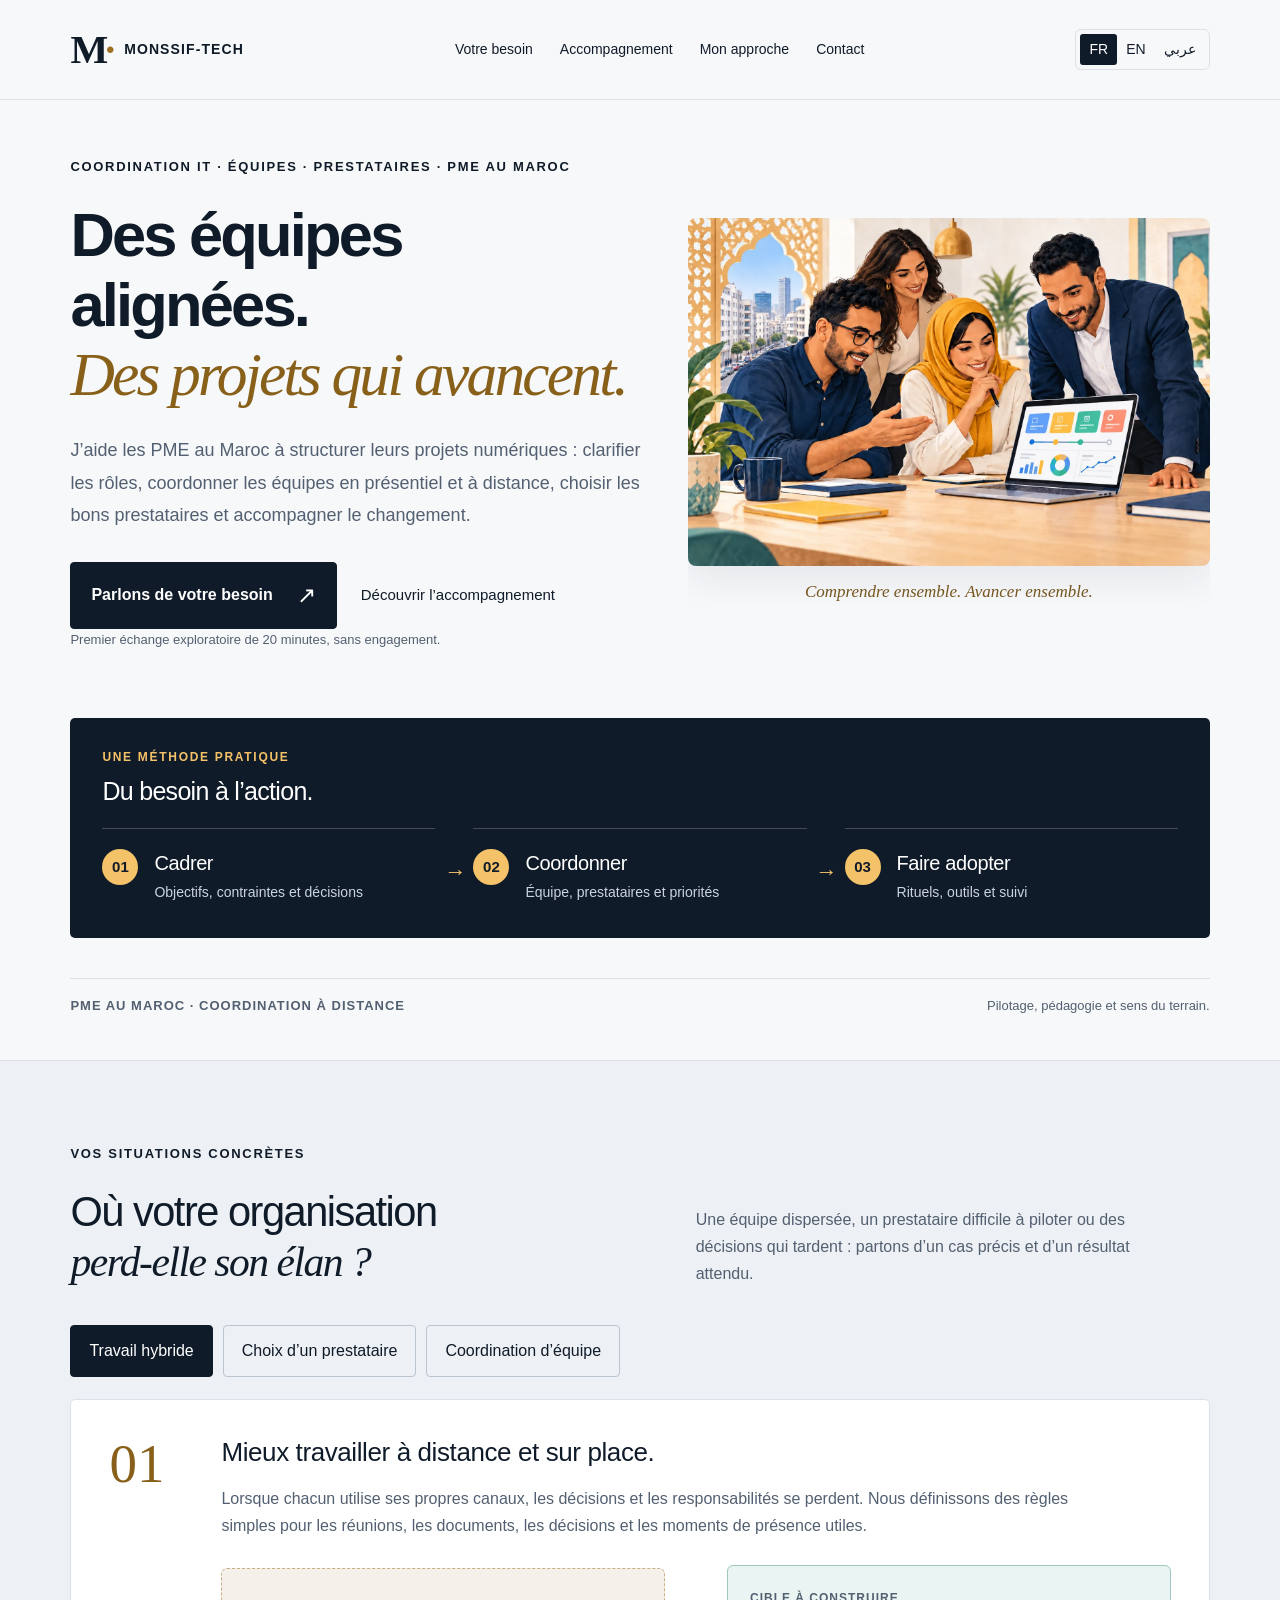
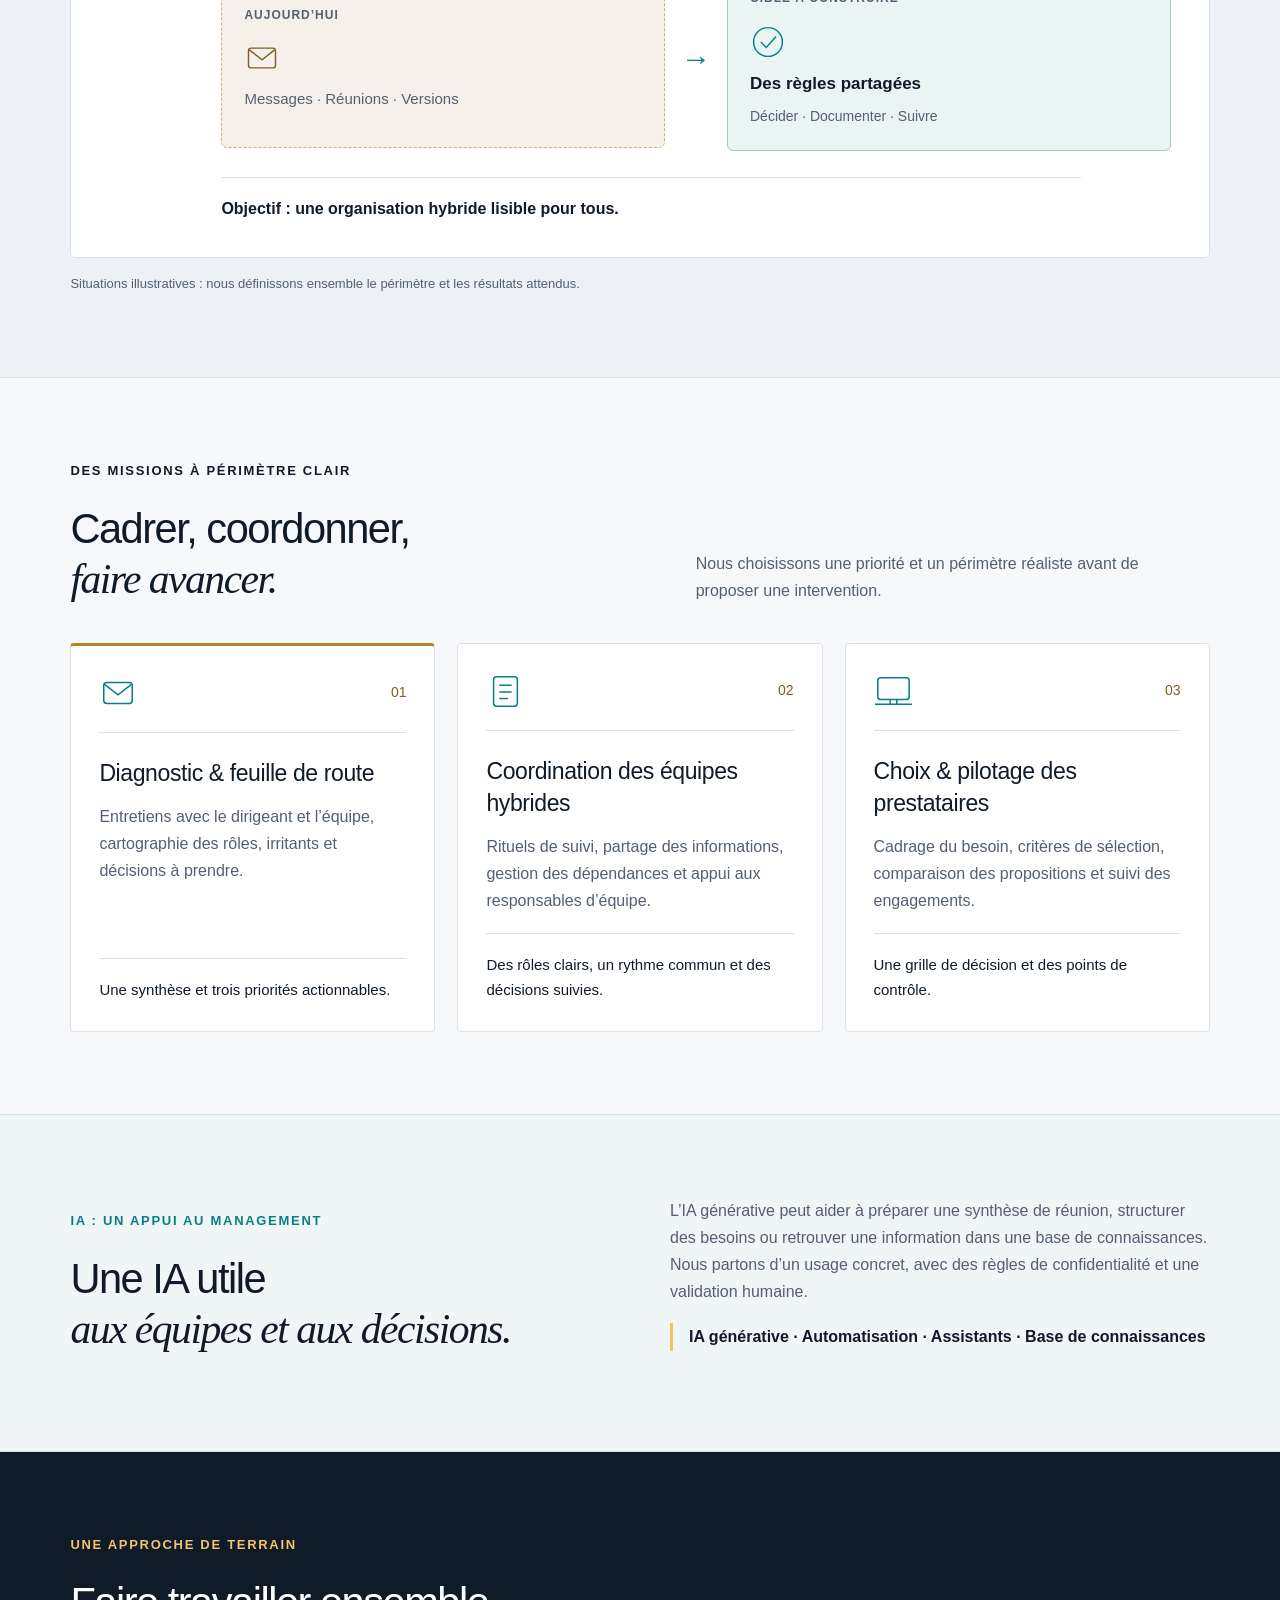
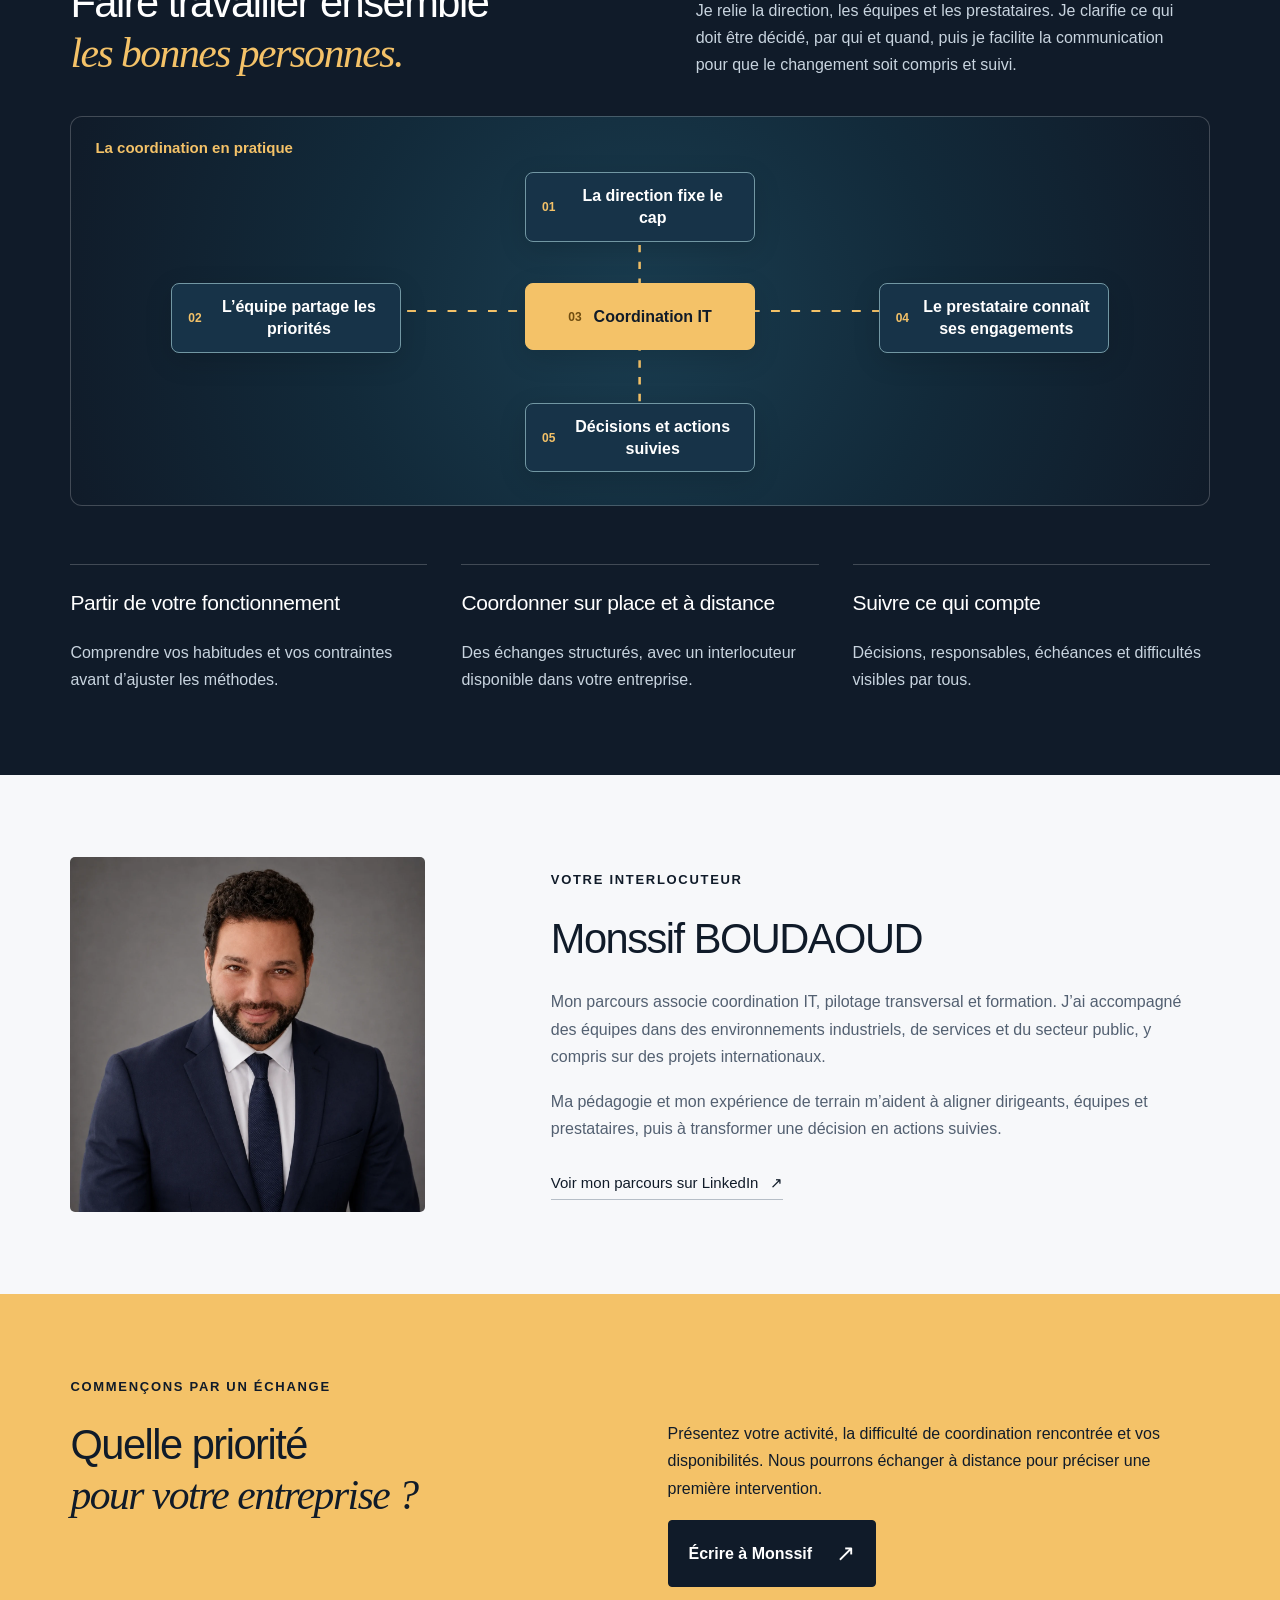
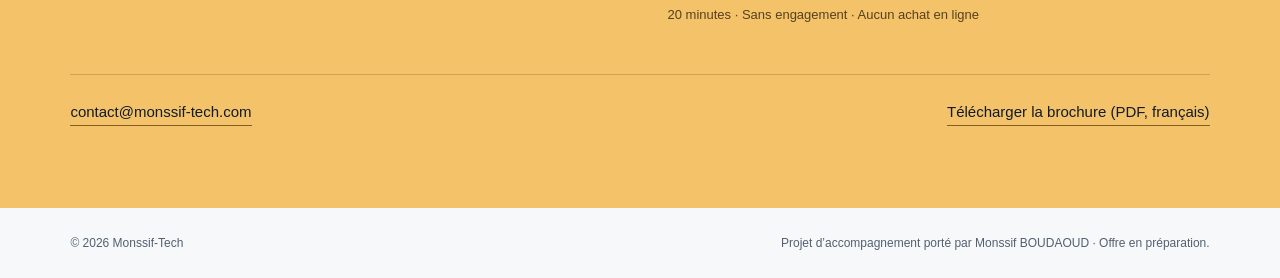
==== index.html @ d8678140 "Add files via upload addfiles" ====
<!doctype html>
<html lang="fr" dir="ltr">
<head><meta charset="utf-8"><meta name="viewport" content="width=device-width,initial-scale=1"><meta name="theme-color" content="#101b29"><title>Monssif-Tech | Coordination IT, équipes hybrides et prestataires au Maroc</title><meta name="description" content="Monssif BOUDAOUD accompagne les PME au Maroc : coordination IT, management des équipes hybrides, cadrage et choix des prestataires, adoption du numérique et IA utile."><link rel="icon" type="image/svg+xml" href="data:image/svg+xml,%3Csvg xmlns='http://www.w3.org/2000/svg' viewBox='0 0 64 64'%3E%3Crect width='64' height='64' rx='12' fill='%23101b29'/%3E%3Ctext x='8' y='43' fill='%23f4c268' font-family='Arial' font-size='30' font-weight='bold'%3EMT%3C/text%3E%3C/svg%3E"><link rel="stylesheet" href="./style.css"><script src="./app.js" defer></script><link rel="canonical" href="https://www.monssif-tech.com/"><link rel="alternate" hreflang="fr" href="https://www.monssif-tech.com/"><link rel="alternate" hreflang="en" href="https://www.monssif-tech.com/en/"><link rel="alternate" hreflang="ar" href="https://www.monssif-tech.com/ar/"><link rel="alternate" hreflang="x-default" href="https://www.monssif-tech.com/"><meta property="og:type" content="website"><meta property="og:title" content="Monssif-Tech | Coordination IT, équipes hybrides et prestataires au Maroc"><meta property="og:description" content="Monssif BOUDAOUD accompagne les PME au Maroc : coordination IT, management des équipes hybrides, cadrage et choix des prestataires, adoption du numérique et IA utile."><meta property="og:url" content="https://www.monssif-tech.com/"><meta property="og:site_name" content="Monssif-Tech"><meta property="og:locale" content="fr_FR"><script type="application/ld+json">{"@context": "https://schema.org", "@graph": [{"@type": "Person", "@id": "https://www.monssif-tech.com/#person", "name": "Monssif BOUDAOUD", "url": "https://www.monssif-tech.com/", "image": "https://www.monssif-tech.com/portrait.webp", "sameAs": ["https://www.linkedin.com/in/monssif-b-07267a15b"], "knowsLanguage": ["fr", "ar", "en", "de"]}, {"@type": "Service", "@id": "https://www.monssif-tech.com/#service", "name": "Monssif-Tech | Coordination IT, équipes hybrides et prestataires au Maroc", "description": "Monssif BOUDAOUD accompagne les PME au Maroc : coordination IT, management des équipes hybrides, cadrage et choix des prestataires, adoption du numérique et IA utile.", "provider": {"@id": "https://www.monssif-tech.com/#person"}, "areaServed": {"@type": "Country", "name": "Morocco"}, "availableLanguage": ["French", "Arabic", "English"]}, {"@type": "WebPage", "url": "https://www.monssif-tech.com/", "name": "Monssif-Tech | Coordination IT, équipes hybrides et prestataires au Maroc", "description": "Monssif BOUDAOUD accompagne les PME au Maroc : coordination IT, management des équipes hybrides, cadrage et choix des prestataires, adoption du numérique et IA utile.", "inLanguage": "fr", "about": {"@id": "https://www.monssif-tech.com/#service"}}]}</script></head>
<body><a class="skip" href="#main">Aller au contenu</a>
<header><a class="brand" href="./"><span class="mark">M<span>·</span></span><span>MONSSIF-TECH</span></a><nav aria-label="Accompagnement"><a href="#besoins">Votre besoin</a><a href="#accompagnement">Accompagnement</a><a href="#approche">Mon approche</a><a href="#contact">Contact</a></nav><div class="languages" aria-label="Language"><a href="./" lang="fr" hreflang="fr" aria-current="page">FR</a><a href="./en/" lang="en" hreflang="en">EN</a><a href="./ar/" lang="ar" hreflang="ar">عربي</a></div></header>
<main id="main">
<section class="hero"><div><p class="eyebrow">COORDINATION IT · ÉQUIPES · PRESTATAIRES · PME AU MAROC</p><h1>Des équipes alignées.<br/><em>Des projets qui avancent.</em></h1><p class="intro">J’aide les PME au Maroc à structurer leurs projets numériques : clarifier les rôles, coordonner les équipes en présentiel et à distance, choisir les bons prestataires et accompagner le changement.</p><div class="actions"><a class="button" href="#contact">Parlons de votre besoin <span aria-hidden="true">↗</span></a><a class="text-link" href="#accompagnement">Découvrir l’accompagnement</a></div><p class="small">Premier échange exploratoire de 20 minutes, sans engagement.</p></div><figure class="hero-illustration"><img src="./collaboration.webp" width="1536" height="1024" alt="Illustration de quatre collègues, dont deux femmes, échangeant avec un conseiller à distance devant une vue urbaine inspirée de Casablanca." fetchpriority="high"><figcaption>Comprendre ensemble. Avancer ensemble.</figcaption></figure><aside class="roadmap"><p class="eyebrow">UNE MÉTHODE PRATIQUE</p><h2>Du besoin à l’action.</h2><ol><li><span>01</span><div><h3>Cadrer</h3><p>Objectifs, contraintes et décisions</p></div></li><li><span>02</span><div><h3>Coordonner</h3><p>Équipe, prestataires et priorités</p></div></li><li><span>03</span><div><h3>Faire adopter</h3><p>Rituels, outils et suivi</p></div></li></ol></aside><div class="hero-bottom"><p>PME AU MAROC · COORDINATION À DISTANCE</p><p>Pilotage, pédagogie et sens du terrain.</p></div></section>
<section id="besoins" class="section needs"><div class="section-heading"><div><p class="eyebrow">VOS SITUATIONS CONCRÈTES</p><h2>Où votre organisation<br/><em>perd-elle son élan ?</em></h2></div><p>Une équipe dispersée, un prestataire difficile à piloter ou des décisions qui tardent : partons d’un cas précis et d’un résultat attendu.</p></div><div class="case-picker" role="group" aria-label="Votre besoin"><button type="button" data-case="1" aria-controls="case-1" aria-pressed="true">Travail hybride</button><button type="button" data-case="2" aria-controls="case-2" aria-pressed="false">Choix d’un prestataire</button><button type="button" data-case="3" aria-controls="case-3" aria-pressed="false">Coordination d’équipe</button></div><div class="case-panel" id="case-1" data-panel="1"><span class="case-num" aria-hidden="true">01</span><div><h3>Mieux travailler à distance et sur place.</h3><p>Lorsque chacun utilise ses propres canaux, les décisions et les responsabilités se perdent. Nous définissons des règles simples pour les réunions, les documents, les décisions et les moments de présence utiles.</p><div class="before-after"><div class="diagram-before"><p class="diagram-label">AUJOURD’HUI</p><svg viewBox="0 0 40 40" fill="none" stroke="currentColor" stroke-width="1.6" aria-hidden="true"><rect x="5" y="9" width="30" height="22" rx="3"/><path d="m6 11 14 11 14-11"/></svg><p>Messages · Réunions · Versions</p></div><span class="diagram-arrow" aria-hidden="true">→</span><div class="diagram-after"><p class="diagram-label">CIBLE À CONSTRUIRE</p><svg viewBox="0 0 40 40" fill="none" stroke="currentColor" stroke-width="1.6" aria-hidden="true"><circle cx="20" cy="20" r="16"/><path d="m12 20 6 6 11-12"/></svg><strong>Des règles partagées</strong><p>Décider · Documenter · Suivre</p></div></div><p class="outcome">Objectif : une organisation hybride lisible pour tous.</p></div></div><div class="case-panel" id="case-2" data-panel="2" hidden><span class="case-num" aria-hidden="true">02</span><div><h3>Choisir et suivre un prestataire avec méthode.</h3><p>Avant de consulter un fournisseur, il faut préciser le besoin, les critères de choix, les livrables et les responsabilités. Je vous aide à comparer les propositions et à organiser le suivi après sélection.</p><div class="before-after"><div class="diagram-before"><p class="diagram-label">AUJOURD’HUI</p><svg viewBox="0 0 40 40" fill="none" stroke="currentColor" stroke-width="1.6" aria-hidden="true"><rect x="8" y="5" width="25" height="31" rx="3"/><path d="M14 14h13M14 21h13M14 28h9"/></svg><p>Devis difficiles à comparer</p></div><span class="diagram-arrow" aria-hidden="true">→</span><div class="diagram-after"><p class="diagram-label">CIBLE À CONSTRUIRE</p><svg viewBox="0 0 40 40" fill="none" stroke="currentColor" stroke-width="1.6" aria-hidden="true"><circle cx="20" cy="20" r="16"/><path d="m12 20 6 6 11-12"/></svg><strong>Une grille de choix</strong><p>Besoin · Critères · Suivi</p></div></div><p class="outcome">Objectif : un choix argumenté et une collaboration mieux cadrée.</p></div></div><div class="case-panel" id="case-3" data-panel="3" hidden><span class="case-num" aria-hidden="true">03</span><div><h3>Donner un cap commun à l’équipe.</h3><p>Des tâches avancent sans visibilité d’ensemble. Nous rendons les priorités, les rôles, les risques et les décisions visibles, avec un rythme de suivi adapté à la taille de l’équipe.</p><div class="before-after"><div class="diagram-before"><p class="diagram-label">AUJOURD’HUI</p><svg viewBox="0 0 40 40" fill="none" stroke="currentColor" stroke-width="1.6" aria-hidden="true"><rect x="4" y="6" width="33" height="23" rx="3"/><path d="M1 34h39M17 29v5M24 29v5"/></svg><p>Tâches dispersées</p></div><span class="diagram-arrow" aria-hidden="true">→</span><div class="diagram-after"><p class="diagram-label">CIBLE À CONSTRUIRE</p><svg viewBox="0 0 40 40" fill="none" stroke="currentColor" stroke-width="1.6" aria-hidden="true"><circle cx="20" cy="20" r="16"/><path d="m12 20 6 6 11-12"/></svg><strong>Un cap et des rôles</strong><p>Prioriser · Attribuer · Arbitrer</p></div></div><p class="outcome">Objectif : moins d’ambiguïtés et des décisions prises au bon moment.</p></div></div><p class="small">Situations illustratives : nous définissons ensemble le périmètre et les résultats attendus.</p></section>
<section id="accompagnement" class="section"><div class="section-heading"><div><p class="eyebrow">DES MISSIONS À PÉRIMÈTRE CLAIR</p><h2>Cadrer, coordonner,<br/><em>faire avancer.</em></h2></div><p>Nous choisissons une priorité et un périmètre réaliste avant de proposer une intervention.</p></div><div class="services"><article><span class="number"><svg viewBox="0 0 40 40" fill="none" stroke="currentColor" stroke-width="1.6" aria-hidden="true"><rect x="5" y="9" width="30" height="22" rx="3"/><path d="m6 11 14 11 14-11"/></svg><span>01</span></span><h3>Diagnostic & feuille de route</h3><p>Entretiens avec le dirigeant et l’équipe, cartographie des rôles, irritants et décisions à prendre.</p><p class="deliverable">Une synthèse et trois priorités actionnables.</p></article><article><span class="number"><svg viewBox="0 0 40 40" fill="none" stroke="currentColor" stroke-width="1.6" aria-hidden="true"><rect x="8" y="5" width="25" height="31" rx="3"/><path d="M14 14h13M14 21h13M14 28h9"/></svg><span>02</span></span><h3>Coordination des équipes hybrides</h3><p>Rituels de suivi, partage des informations, gestion des dépendances et appui aux responsables d’équipe.</p><p class="deliverable">Des rôles clairs, un rythme commun et des décisions suivies.</p></article><article><span class="number"><svg viewBox="0 0 40 40" fill="none" stroke="currentColor" stroke-width="1.6" aria-hidden="true"><rect x="4" y="6" width="33" height="23" rx="3"/><path d="M1 34h39M17 29v5M24 29v5"/></svg><span>03</span></span><h3>Choix & pilotage des prestataires</h3><p>Cadrage du besoin, critères de sélection, comparaison des propositions et suivi des engagements.</p><p class="deliverable">Une grille de décision et des points de contrôle.</p></article></div></section>
<section class="section ai-brief"><div><p class="eyebrow">IA : UN APPUI AU MANAGEMENT</p><h2>Une IA utile<br/><em>aux équipes et aux décisions.</em></h2></div><div><p>L’IA générative peut aider à préparer une synthèse de réunion, structurer des besoins ou retrouver une information dans une base de connaissances. Nous partons d’un usage concret, avec des règles de confidentialité et une validation humaine.</p><p class="ai-items">IA générative · Automatisation · Assistants · Base de connaissances</p></div></section>
<section id="approche" class="section approach"><div class="section-heading" data-reveal><div><p class="eyebrow">UNE APPROCHE DE TERRAIN</p><h2>Faire travailler ensemble<br/><em>les bonnes personnes.</em></h2></div><p>Je relie la direction, les équipes et les prestataires. Je clarifie ce qui doit être décidé, par qui et quand, puis je facilite la communication pour que le changement soit compris et suivi.</p></div><figure class="coord-map" aria-label="Schéma de coordination entre la direction, l’équipe, les prestataires et le suivi des décisions." data-reveal><figcaption>La coordination en pratique</figcaption><svg class="map-lines" viewBox="0 0 900 370" preserveAspectRatio="none" aria-hidden="true"><path d="M450 58 V170 M170 185 H730 M450 200 V316"/><circle cx="450" cy="185" r="7"/></svg><div class="map-node map-direction"><span>01</span><strong>La direction fixe le cap</strong></div><div class="map-node map-team"><span>02</span><strong>L’équipe partage les priorités</strong></div><div class="map-node map-center"><span>03</span><strong>Coordination IT</strong></div><div class="map-node map-vendor"><span>04</span><strong>Le prestataire connaît ses engagements</strong></div><div class="map-node map-result"><span>05</span><strong>Décisions et actions suivies</strong></div></figure><div class="principles"><article data-reveal><h3>Partir de votre fonctionnement</h3><p>Comprendre vos habitudes et vos contraintes avant d’ajuster les méthodes.</p></article><article data-reveal><h3>Coordonner sur place et à distance</h3><p>Des échanges structurés, avec un interlocuteur disponible dans votre entreprise.</p></article><article data-reveal><h3>Suivre ce qui compte</h3><p>Décisions, responsables, échéances et difficultés visibles par tous.</p></article></div></section>
<section class="section about"><div class="portrait"><img src="./portrait.webp" alt="Portrait professionnel de Monssif BOUDAOUD" width="1254" height="1254" loading="lazy"></div><div><p class="eyebrow">VOTRE INTERLOCUTEUR</p><h2>Monssif BOUDAOUD</h2><p>Mon parcours associe coordination IT, pilotage transversal et formation. J’ai accompagné des équipes dans des environnements industriels, de services et du secteur public, y compris sur des projets internationaux.</p><p>Ma pédagogie et mon expérience de terrain m’aident à aligner dirigeants, équipes et prestataires, puis à transformer une décision en actions suivies.</p><a class="text-link" href="https://www.linkedin.com/in/monssif-b-07267a15b">Voir mon parcours sur LinkedIn <span aria-hidden="true">↗</span></a></div></section>
<section class="section contact" id="contact"><p class="eyebrow">COMMENÇONS PAR UN ÉCHANGE</p><div class="contact-grid"><h2>Quelle priorité<br/><em>pour votre entreprise ?</em></h2><div><p>Présentez votre activité, la difficulté de coordination rencontrée et vos disponibilités. Nous pourrons échanger à distance pour préciser une première intervention.</p><a class="button" href="mailto:contact@monssif-tech.com?subject=%C3%89change%20exploratoire%20-%20coordination%20IT%20et%20%C3%A9quipes&amp;body=Bonjour%20Monssif%2C%0A%0AMon%20entreprise%20%3A%0ANotre%20activit%C3%A9%20%3A%0ANotre%20difficult%C3%A9%20de%20coordination%20%3A%0AMes%20disponibilit%C3%A9s%20%3A%0A%0ACordialement%2C">Écrire à Monssif <span aria-hidden="true">↗</span></a><p class="small">20 minutes · Sans engagement · Aucun achat en ligne</p></div></div><div class="contact-links"><a href="mailto:contact@monssif-tech.com" dir="ltr">contact@monssif-tech.com</a><a href="./brochure-monssif-tech.pdf" download>Télécharger la brochure (PDF, français)</a></div></section>
</main><footer><span>© <span id="year">2026</span> Monssif-Tech</span><span>Projet d’accompagnement porté par Monssif BOUDAOUD · Offre en préparation.</span></footer></body></html>
---- style.css ----
:root{--ink:#101b29;--muted:#536071;--gold:#f4c268;--paper:#f7f8fa;--line:#dce1e7}*{box-sizing:border-box}html{scroll-behavior:smooth;scroll-padding-top:24px}body{margin:0;background:var(--paper);color:var(--ink);font-family:Arial,Helvetica,sans-serif;font-size:16px;line-height:1.7}a{color:inherit;text-decoration:none}button{font:inherit}a,button{-webkit-tap-highlight-color:transparent}a:focus-visible,button:focus-visible{outline:3px solid #a16805;outline-offset:5px}[hidden]{display:none!important}.skip{position:fixed;inset-block-start:-100px;background:var(--gold);padding:12px;z-index:20}.skip:focus{inset-block-start:0}header,main,footer{max-width:1440px;margin:auto}header{min-height:100px;padding:20px 5.5%;display:flex;align-items:center;justify-content:space-between;gap:28px;border-bottom:1px solid var(--line)}.brand{display:flex;align-items:center;gap:12px;font-size:14px;font-weight:700;letter-spacing:1.1px;white-space:nowrap}.mark{font-family:Georgia,serif;font-size:40px;line-height:1;letter-spacing:-3px}.mark span{color:#9e7126}nav{display:flex;gap:27px;font-size:14px;flex-wrap:wrap}nav a:hover,.text-link:hover{text-decoration:underline;text-underline-offset:6px}.languages{display:flex;border:1px solid var(--line);padding:4px;border-radius:6px;direction:ltr}.languages a{padding:4px 9px;font-size:14px;border-radius:3px}.languages a[aria-current=page]{background:var(--ink);color:white}.hero{padding:76px 5.5% 0;display:grid;grid-template-columns:1.35fr 1fr;gap:40px 65px;align-items:start}.eyebrow{font-size:13px;letter-spacing:1.7px;font-weight:700;margin:0 0 22px}.hero h1{font-size:clamp(42px,4.8vw,68px);line-height:1.13;letter-spacing:-2.8px;font-weight:600;margin:0 0 25px}em{font-family:Georgia,'Times New Roman',serif;font-weight:400}.hero h1 em{color:#88601a}.intro{color:var(--muted);font-size:18px;max-width:580px;line-height:1.8}.actions{display:flex;align-items:center;flex-wrap:wrap;gap:24px;margin-top:30px}.button{display:inline-flex;align-items:center;gap:24px;background:var(--ink);color:#fff;border:1px solid var(--ink);padding:13px 20px;border-radius:4px;font-size:16px;font-weight:600;transition:background .2s}.button:hover{background:#294360}.button span{font-size:23px;font-weight:400}.text-link{font-size:15px;display:inline-flex;gap:12px;align-items:center}.small{font-size:13px;color:var(--muted);line-height:1.7}.roadmap{background:var(--ink);color:#fff;padding:32px 36px;border-radius:5px}.roadmap>.eyebrow{color:var(--gold);font-size:12px}.roadmap h2{font-size:28px;line-height:1.3;letter-spacing:-.7px}.roadmap ol{list-style:none;margin:27px 0 0;padding:0}.roadmap li{display:flex;gap:20px;padding:21px 0;border-top:1px solid #ffffff30}.roadmap li>span{font-size:15px;color:var(--gold);padding-top:3px}.roadmap h3{font-size:20px;margin:0 0 4px}.roadmap p{font-size:14px;color:#c8d4df;margin:0}.hero-bottom{grid-column:1/-1;border-top:1px solid var(--line);display:flex;justify-content:space-between;gap:20px;padding:16px 0 24px;margin-top:7px;font-size:13px;color:var(--muted)}.hero-bottom p:first-child{font-weight:600;letter-spacing:1px}.section{padding:82px 5.5%}.section-heading{display:grid;grid-template-columns:1.1fr 1fr;gap:60px;align-items:end;margin-bottom:38px}.section-heading>p{margin:0;max-width:490px;color:var(--muted)}h2{font-size:clamp(30px,3.25vw,44px);line-height:1.2;letter-spacing:-1.5px;font-weight:500;margin:0}h3{font-size:23px;font-weight:500;line-height:1.4;letter-spacing:-.4px}p{margin:0 0 18px}.needs{background:#edf0f4;border-top:1px solid var(--line);border-bottom:1px solid var(--line)}.case-picker{display:flex;gap:10px;flex-wrap:wrap;margin-bottom:22px}.case-picker button{border:1px solid #bbc5d0;background:transparent;color:var(--ink);padding:11px 18px;border-radius:4px;cursor:pointer;font-size:16px;text-align:start}.case-picker button[aria-pressed=true]{background:var(--ink);color:white;border-color:var(--ink)}.case-panel{display:grid;grid-template-columns:90px 1fr;gap:22px;background:#fff;padding:34px 38px;min-height:242px;border:1px solid var(--line);border-radius:5px}.case-num{font-family:Georgia,serif;color:#88601a;font-size:55px;line-height:1.1}.case-panel h3{margin:0 0 15px;font-size:26px}.case-panel p{max-width:860px;color:var(--muted)}.case-panel .outcome{border-top:1px solid var(--line);padding-top:17px;margin-bottom:0;color:var(--ink);font-weight:600}.needs>.small{margin:15px 0 0}.services{display:grid;grid-template-columns:repeat(3,1fr);gap:22px}.services article{display:flex;flex-direction:column;border:1px solid var(--line);background:white;padding:28px;border-radius:4px}.services article:first-child{border-top:3px solid #b7842b}.number{font-size:14px;color:#806025;padding-bottom:20px;border-bottom:1px solid var(--line)}.services h3{margin:24px 0 14px}.services p{color:var(--muted)}.services .deliverable{margin:10px 0 0;padding-top:18px;border-top:1px solid var(--line);font-size:15px;color:var(--ink);margin-top:auto}.approach{background:var(--ink);color:white}.approach .eyebrow,.approach em{color:var(--gold)}.approach .section-heading>p,.principles p{color:#c8d4df}.principles{display:grid;grid-template-columns:repeat(3,1fr);gap:34px}.principles article{border-top:1px solid #ffffff35}.principles h3{font-size:21px;margin-top:23px}.principles p{margin-bottom:0}.about{display:grid;grid-template-columns:.8fr 1.3fr;gap:75px;align-items:center}.portrait{max-width:355px}.portrait img{display:block;width:100%;height:auto;aspect-ratio:1;object-fit:cover;border-radius:5px}.about h2{margin-bottom:25px}.about p:not(.eyebrow){color:var(--muted)}.about .text-link{margin-top:10px;border-bottom:1px solid #b6bec7;padding-bottom:3px}.contact{background:var(--gold)}.contact-grid{display:grid;grid-template-columns:1fr 1fr;gap:55px}.contact-grid>div>p{max-width:520px}.contact .small{color:#554020;margin-top:17px}.contact-links{border-top:1px solid #80602555;padding-top:24px;margin-top:30px;display:flex;justify-content:space-between;gap:24px;flex-wrap:wrap}.contact-links a{font-size:15px;border-bottom:1px solid #806025;overflow-wrap:anywhere}footer{padding:25px 5.5%;display:flex;justify-content:space-between;gap:25px;font-size:12px;color:var(--muted)}[dir=rtl] body{font-family:Tahoma,Arial,sans-serif}[dir=rtl] h1,[dir=rtl] h2,[dir=rtl] h3,[dir=rtl] .eyebrow{letter-spacing:0}[dir=rtl] h1{line-height:1.45;font-size:clamp(39px,4.5vw,62px)}[dir=rtl] h2{line-height:1.5}[dir=rtl] em{font-family:inherit;font-style:normal}[dir=rtl] .brand{direction:ltr}[dir=rtl] .eyebrow{font-size:14px}
@media(max-width:1050px){header{gap:20px;flex-wrap:wrap}nav{order:3;width:100%;gap:25px}.hero{gap:35px;grid-template-columns:1.2fr 1fr}.hero h1{font-size:46px;letter-spacing:-1.8px}.roadmap{padding:27px}.section-heading{gap:32px}.services{gap:14px}.services article{padding:23px}.about{gap:40px}}
@media(max-width:720px){header{padding:20px 6%;gap:14px}.brand{font-size:13px}.mark{font-size:34px}.languages a{padding:4px 8px}nav{gap:16px;justify-content:space-between}nav a{font-size:14px}.hero{display:block;padding:40px 6% 0}.hero h1{font-size:clamp(37px,9vw,53px);letter-spacing:-1.5px}.intro{font-size:17px}.hero .eyebrow{font-size:12px}.roadmap{margin-top:35px;padding:26px}.hero-bottom{margin-top:30px;display:block;font-size:12px}.hero-bottom p{margin-bottom:8px}.section{padding:54px 6%}.section-heading{display:block;margin-bottom:28px}.section-heading>p{margin-top:23px}h2{font-size:33px;letter-spacing:-1px}.case-picker{gap:8px}.case-picker button{font-size:14px;padding:9px 12px}.case-panel{grid-template-columns:1fr;gap:12px;padding:25px;min-height:0}.case-num{font-size:35px}.case-panel h3{font-size:24px}.services,.principles,.about,.contact-grid{grid-template-columns:1fr;gap:24px}.services article{padding:26px}.services .deliverable{margin-top:10px}.principles h3{margin-bottom:12px}.about{gap:30px}.portrait{max-width:270px}.contact-links{flex-direction:column;align-items:flex-start}.contact-grid{gap:24px}footer{padding:25px 6%;flex-direction:column;gap:8px}.eyebrow{font-size:12px;letter-spacing:1.3px}}
@media(prefers-reduced-motion:reduce){html{scroll-behavior:auto}*{transition:none!important}}
/* Visual accompaniment: illustration, connected process, before/after diagrams. */
.hero{grid-template-columns:1.1fr 1fr;column-gap:44px;align-items:center;padding-top:56px}.hero-illustration{margin:0;align-self:center}.hero-illustration img{width:100%;height:auto;display:block;border-radius:8px;box-shadow:0 16px 34px #101b2912}.hero-illustration figcaption{font-family:Georgia,serif;font-style:italic;color:#75551e;font-size:17px;margin-top:12px;text-align:center}.roadmap{grid-column:1/-1;margin-top:9px;padding:29px 32px}.roadmap>.eyebrow{margin-bottom:8px}.roadmap h2{font-size:25px}.roadmap ol{display:grid;grid-template-columns:repeat(3,1fr);gap:38px;margin-top:20px}.roadmap li{position:relative;border-top:1px solid #ffffff35;padding:20px 0 5px;gap:16px}.roadmap li+li:before{content:'→';position:absolute;inset-inline-start:-29px;top:24px;color:var(--gold);font-size:22px}.roadmap li>span{display:flex;align-items:center;justify-content:center;background:var(--gold);color:var(--ink);width:36px;height:36px;border-radius:50%;flex:none;padding:0;font-weight:700}.hero-bottom{width:100%;margin-top:0}.number{display:flex;align-items:center;justify-content:space-between}.number svg{height:38px;width:38px;color:#087f83}.before-after{display:grid;grid-template-columns:1fr 30px 1fr;gap:16px;align-items:center;margin:26px 0}.diagram-before,.diagram-after{padding:22px;border-radius:6px;min-height:180px;display:flex;align-items:flex-start;flex-direction:column;justify-content:center}.diagram-before{background:#f5f0e9;border:1px dashed #c8af84}.diagram-after{background:#eaf5f3;border:1px solid #a1c7c0}.before-after svg{width:36px;height:36px;margin-bottom:10px;color:#806025}.diagram-after svg{color:#087f83}.case-panel .before-after p{font-size:15px;margin-bottom:0}.case-panel .before-after .diagram-label{font-size:12px;letter-spacing:1px;font-weight:700;margin-bottom:15px;color:#536071}.diagram-arrow{color:#087f83;font-size:30px;text-align:center}.diagram-after strong{font-size:17px;font-weight:600;margin-bottom:6px}.case-panel .before-after .diagram-after p:last-child{font-size:14px}.case-panel{min-height:430px}.hero-illustration{animation:appear .6s ease-out}.services article{transition:transform .2s,box-shadow .2s}.services article:hover{transform:translateY(-4px);box-shadow:0 10px 25px #101b2910}@keyframes appear{from{opacity:0;transform:translateY(12px)}to{opacity:1;transform:translateY(0)}}[dir=rtl] .diagram-arrow{transform:rotate(180deg)}[dir=rtl] .roadmap li+li:before{content:'←'}
@media(max-width:950px){.hero{column-gap:30px}.roadmap ol{gap:28px}.roadmap li+li:before{inset-inline-start:-24px}.roadmap li{gap:11px}.roadmap h3{font-size:18px}.roadmap p{font-size:14px}}
@media(max-width:720px){.hero{padding-top:36px}.hero-illustration{margin-top:30px}.roadmap{padding:25px;margin-top:29px}.roadmap ol{display:block}.roadmap li{padding:20px 0;border-top:1px solid #ffffff35}.roadmap li+li:before{content:''}.roadmap li:last-child{padding-bottom:0}.before-after{grid-template-columns:1fr;gap:8px}.diagram-arrow{transform:rotate(90deg);line-height:1.2}.diagram-before,.diagram-after{min-height:150px;padding:19px}.case-panel{min-height:0}.hero-bottom{margin-top:25px}[dir=rtl] .diagram-arrow{transform:rotate(90deg)}[dir=rtl] .roadmap li+li:before{content:''}}
@media(prefers-reduced-motion:reduce){.hero-illustration{animation:none}.services article:hover{transform:none}}
.ai-brief{background:#f0f5f5;display:grid;grid-template-columns:1fr 1fr;gap:60px;align-items:center;border-top:1px solid #d4e3e2;border-bottom:1px solid #d4e3e2}.ai-brief .eyebrow{color:#087f83}.ai-brief p{color:#536071}.ai-brief .ai-items{color:#101b29;font-weight:700;border-left:3px solid #f4c268;padding-left:16px}@media(max-width:720px){.ai-brief{display:block}.ai-brief>div+div{margin-top:22px}}
/* Motion and a visible coordination map. Content remains readable without JS. */
.hero-illustration{position:relative;overflow:hidden;border-radius:8px}
.hero-illustration img{transition:transform .7s cubic-bezier(.2,.7,.2,1)}
.hero-illustration:hover img{transform:scale(1.035)}
.hero-illustration::after{content:'';position:absolute;inset:0;pointer-events:none;background:linear-gradient(115deg,transparent 35%,#fff8 50%,transparent 65%);transform:translateX(-130%);animation:hero-light 7s ease-in-out 1.2s infinite}
@keyframes hero-light{0%,65%{transform:translateX(-130%)}85%,100%{transform:translateX(130%)}}
.roadmap li>span{box-shadow:0 0 0 0 #f4c26855;animation:step-pulse 3.6s ease-out infinite}
.roadmap li:nth-child(2)>span{animation-delay:1.2s}.roadmap li:nth-child(3)>span{animation-delay:2.4s}
@keyframes step-pulse{0%{box-shadow:0 0 0 0 #f4c26870}40%,100%{box-shadow:0 0 0 13px #f4c26800}}
.coord-map{position:relative;height:390px;margin:6px 0 58px;padding:0;border:1px solid #ffffff35;border-radius:12px;background:radial-gradient(circle at center,#1a3d50 0%,#122a3a 50%,#101b29 100%);overflow:hidden}
.coord-map figcaption{position:absolute;top:18px;inset-inline-start:24px;color:var(--gold);font-weight:700;font-size:15px;z-index:2}
.map-lines{position:absolute;inset:0;width:100%;height:100%;pointer-events:none}
.map-lines path{fill:none;stroke:#f4c268;stroke-width:2;stroke-dasharray:7 9;animation:flow-line 1.1s linear infinite}
.map-lines circle{fill:#f4c268;filter:drop-shadow(0 0 8px #f4c268)}
@keyframes flow-line{to{stroke-dashoffset:-16}}
.map-node{position:absolute;z-index:1;display:flex;align-items:center;gap:12px;justify-content:center;width:230px;min-height:67px;padding:12px 16px;border:1px solid #7297a3;border-radius:8px;background:#173348;box-shadow:0 8px 28px #0002;text-align:center;line-height:1.35;transition:transform .25s,border-color .25s}
.map-node:hover{transform:translateY(-5px);border-color:var(--gold)}
.map-node span{font:700 12px Arial,sans-serif;color:var(--gold)}.map-node strong{font-size:16px;font-weight:600}
.map-direction{top:55px;left:50%;transform:translateX(-50%)}.map-direction:hover{transform:translate(-50%,-5px)}
.map-team{top:166px;left:6%}.map-center{top:166px;left:50%;transform:translateX(-50%);background:#f4c268;color:#101b29;border-color:#f4c268}.map-center span{color:#6f4d10}.map-center:hover{transform:translate(-50%,-5px)}.map-vendor{top:166px;right:6%}
.map-result{bottom:33px;left:50%;transform:translateX(-50%)}.map-result:hover{transform:translate(-50%,-5px)}
.motion-ready [data-reveal]{opacity:0;translate:0 24px;transition:opacity .7s ease,translate .7s ease}.motion-ready [data-reveal].is-visible{opacity:1;translate:0 0}
.case-panel:not([hidden]){animation:panel-in .35s ease both}@keyframes panel-in{from{opacity:.45;transform:translateY(10px)}to{opacity:1;transform:translateY(0)}}
@media(max-width:900px){.map-node{width:190px}.map-team{left:3%}.map-vendor{right:3%}}
@media(max-width:720px){.coord-map{height:auto;display:grid;gap:15px;padding:62px 20px 24px}.coord-map figcaption{top:17px}.map-lines{display:none}.map-node,.map-direction,.map-team,.map-center,.map-vendor,.map-result{position:static;transform:none;width:100%;min-height:56px;justify-content:flex-start;text-align:start}.map-node:hover,.map-direction:hover,.map-center:hover,.map-result:hover{transform:none}.map-node:not(:last-child)::after{content:'↓';position:absolute;bottom:-17px;left:50%;color:var(--gold);font-size:16px}.map-node{position:relative}.coord-map{margin-bottom:42px}}
@media(prefers-reduced-motion:reduce){.hero-illustration::after,.roadmap li>span,.map-lines path{animation:none}.hero-illustration img,.map-node,.motion-ready [data-reveal]{transition:none}.motion-ready [data-reveal]{opacity:1;translate:none}.case-panel:not([hidden]){animation:none}}
@media(min-width:901px){.map-team{left:calc(18.9% - 115px)}.map-vendor{right:calc(18.9% - 115px)}}
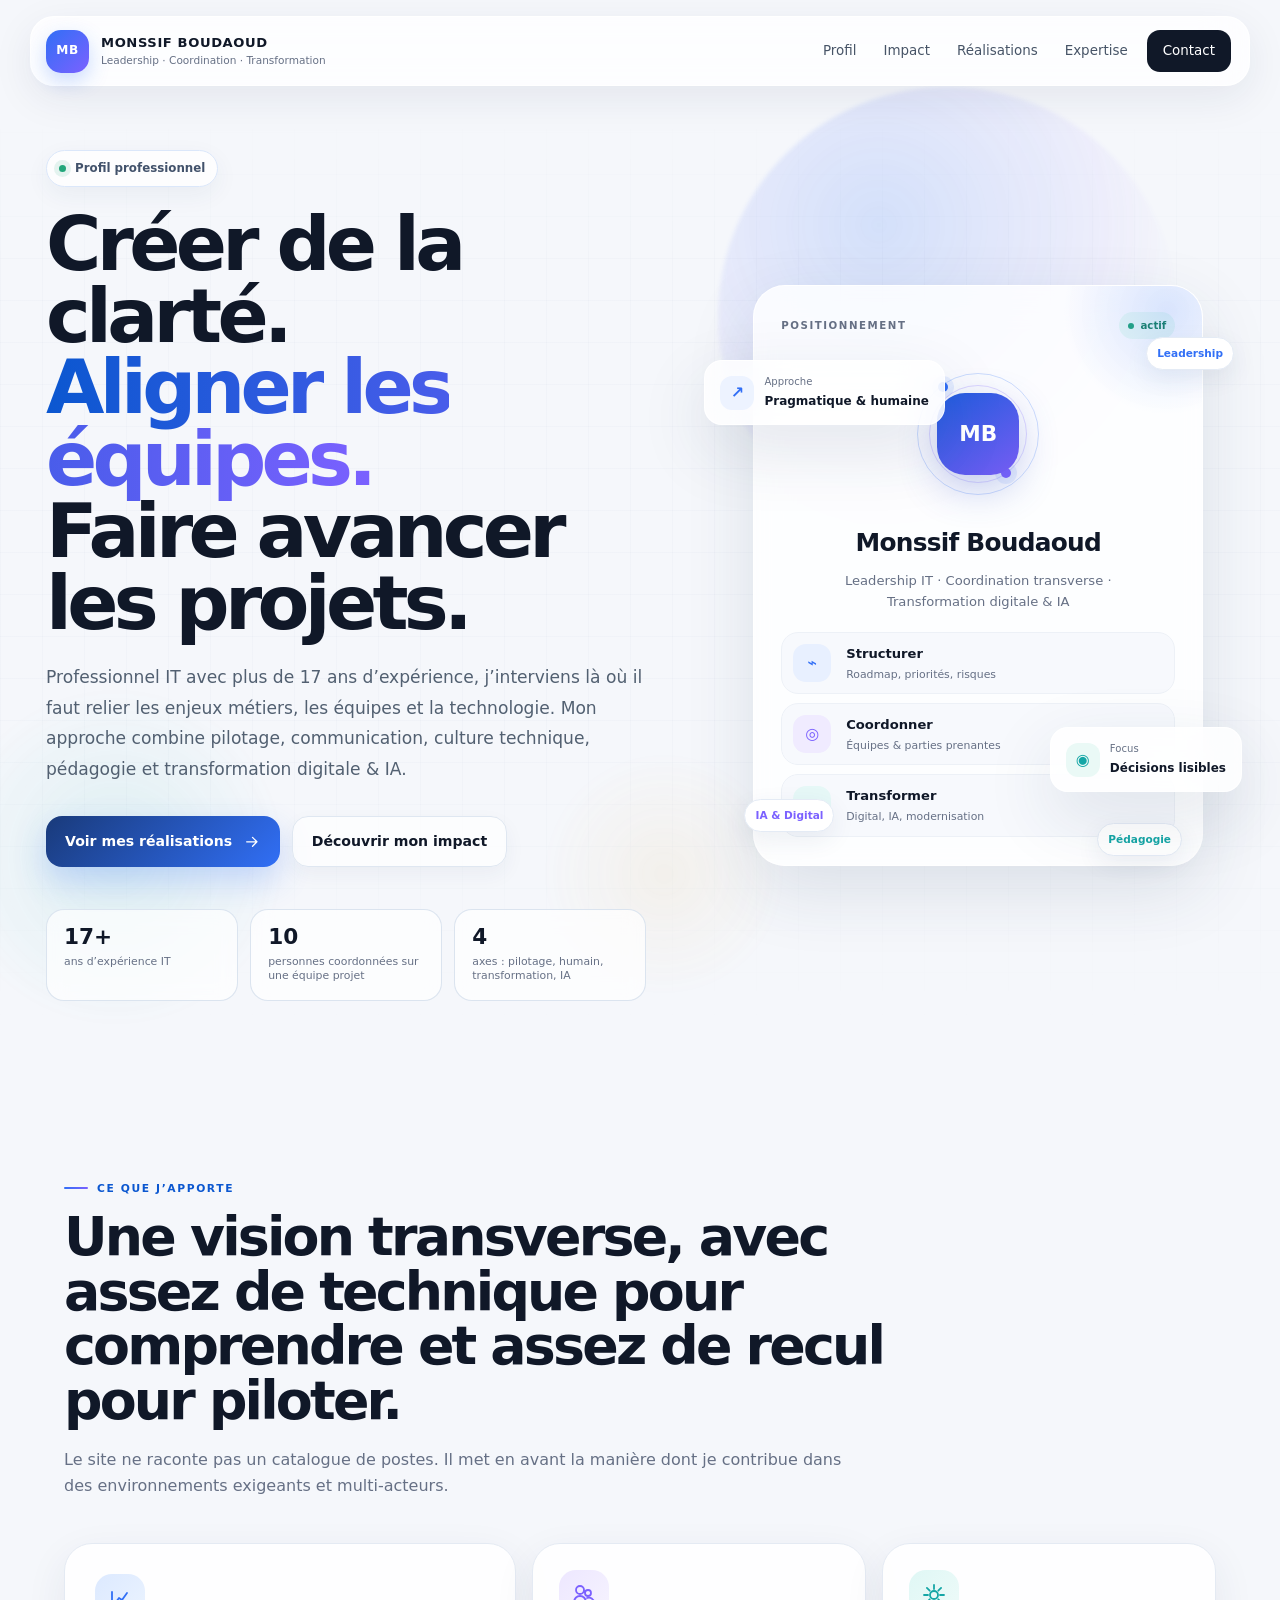
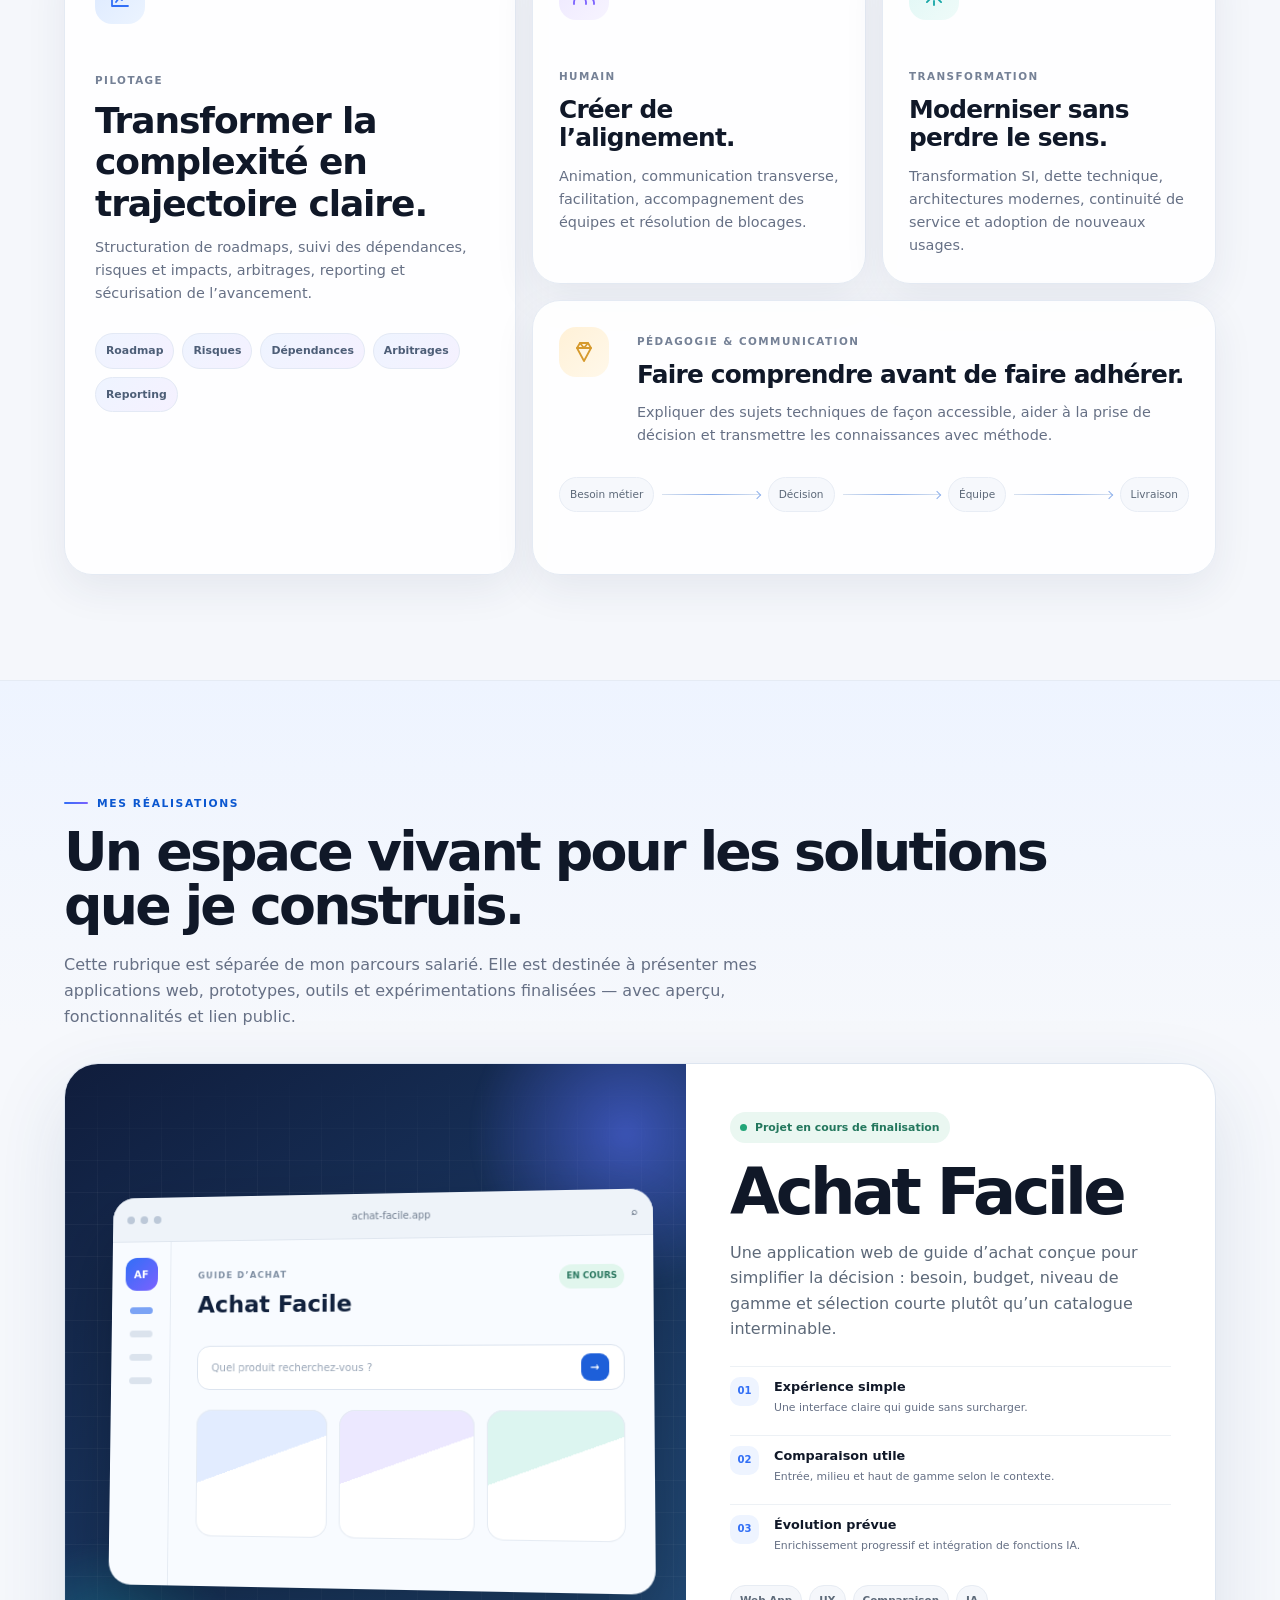
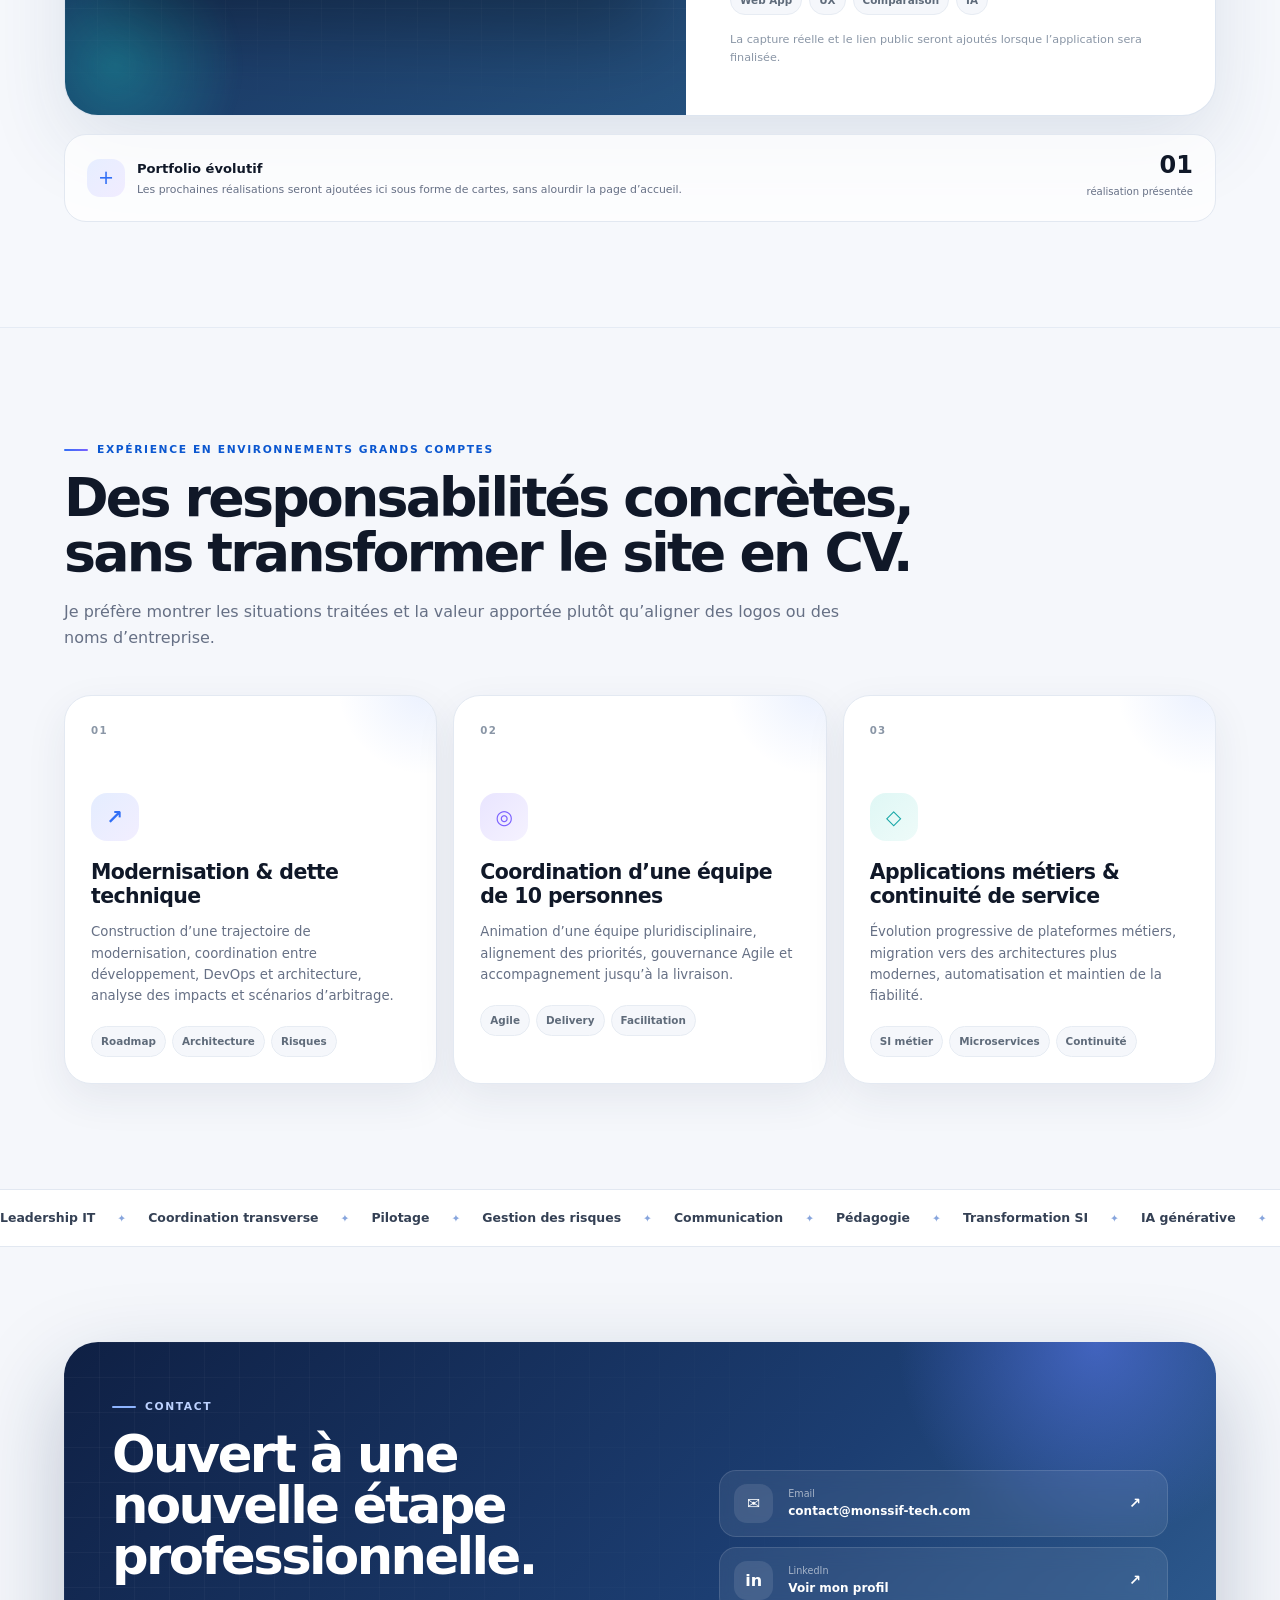
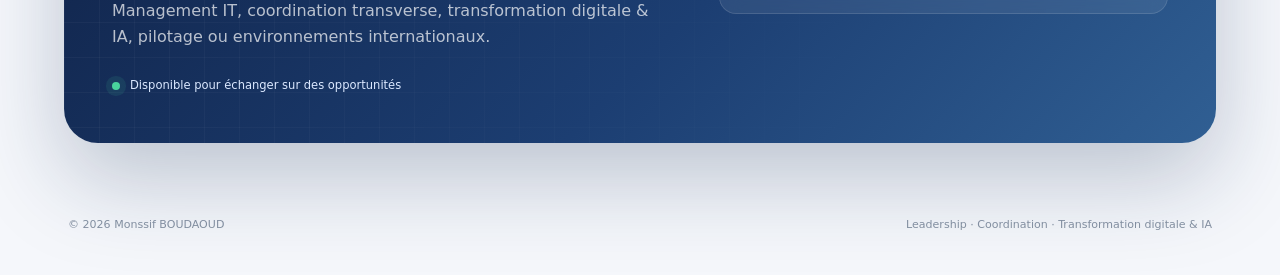
==== commit f3db9274: "add new profilio site and delete the old one" ====
--- a/index.html
+++ b/index.html
@@ -1,14 +1,269 @@
 <!doctype html>
-<html lang="fr" dir="ltr">
-<head><meta charset="utf-8"><meta name="viewport" content="width=device-width,initial-scale=1"><meta name="theme-color" content="#101b29"><title>Monssif-Tech | Coordination IT, équipes hybrides et prestataires au Maroc</title><meta name="description" content="Monssif BOUDAOUD accompagne les PME au Maroc : coordination IT, management des équipes hybrides, cadrage et choix des prestataires, adoption du numérique et IA utile."><link rel="icon" type="image/svg+xml" href="data:image/svg+xml,%3Csvg xmlns='http://www.w3.org/2000/svg' viewBox='0 0 64 64'%3E%3Crect width='64' height='64' rx='12' fill='%23101b29'/%3E%3Ctext x='8' y='43' fill='%23f4c268' font-family='Arial' font-size='30' font-weight='bold'%3EMT%3C/text%3E%3C/svg%3E"><link rel="stylesheet" href="./style.css"><script src="./app.js" defer></script><link rel="canonical" href="https://www.monssif-tech.com/"><link rel="alternate" hreflang="fr" href="https://www.monssif-tech.com/"><link rel="alternate" hreflang="en" href="https://www.monssif-tech.com/en/"><link rel="alternate" hreflang="ar" href="https://www.monssif-tech.com/ar/"><link rel="alternate" hreflang="x-default" href="https://www.monssif-tech.com/"><meta property="og:type" content="website"><meta property="og:title" content="Monssif-Tech | Coordination IT, équipes hybrides et prestataires au Maroc"><meta property="og:description" content="Monssif BOUDAOUD accompagne les PME au Maroc : coordination IT, management des équipes hybrides, cadrage et choix des prestataires, adoption du numérique et IA utile."><meta property="og:url" content="https://www.monssif-tech.com/"><meta property="og:site_name" content="Monssif-Tech"><meta property="og:locale" content="fr_FR"><script type="application/ld+json">{"@context": "https://schema.org", "@graph": [{"@type": "Person", "@id": "https://www.monssif-tech.com/#person", "name": "Monssif BOUDAOUD", "url": "https://www.monssif-tech.com/", "image": "https://www.monssif-tech.com/portrait.webp", "sameAs": ["https://www.linkedin.com/in/monssif-b-07267a15b"], "knowsLanguage": ["fr", "ar", "en", "de"]}, {"@type": "Service", "@id": "https://www.monssif-tech.com/#service", "name": "Monssif-Tech | Coordination IT, équipes hybrides et prestataires au Maroc", "description": "Monssif BOUDAOUD accompagne les PME au Maroc : coordination IT, management des équipes hybrides, cadrage et choix des prestataires, adoption du numérique et IA utile.", "provider": {"@id": "https://www.monssif-tech.com/#person"}, "areaServed": {"@type": "Country", "name": "Morocco"}, "availableLanguage": ["French", "Arabic", "English"]}, {"@type": "WebPage", "url": "https://www.monssif-tech.com/", "name": "Monssif-Tech | Coordination IT, équipes hybrides et prestataires au Maroc", "description": "Monssif BOUDAOUD accompagne les PME au Maroc : coordination IT, management des équipes hybrides, cadrage et choix des prestataires, adoption du numérique et IA utile.", "inLanguage": "fr", "about": {"@id": "https://www.monssif-tech.com/#service"}}]}</script></head>
-<body><a class="skip" href="#main">Aller au contenu</a>
-<header><a class="brand" href="./"><span class="mark">M<span>·</span></span><span>MONSSIF-TECH</span></a><nav aria-label="Accompagnement"><a href="#besoins">Votre besoin</a><a href="#accompagnement">Accompagnement</a><a href="#approche">Mon approche</a><a href="#contact">Contact</a></nav><div class="languages" aria-label="Language"><a href="./" lang="fr" hreflang="fr" aria-current="page">FR</a><a href="./en/" lang="en" hreflang="en">EN</a><a href="./ar/" lang="ar" hreflang="ar">عربي</a></div></header>
-<main id="main">
-<section class="hero"><div><p class="eyebrow">COORDINATION IT · ÉQUIPES · PRESTATAIRES · PME AU MAROC</p><h1>Des équipes alignées.<br/><em>Des projets qui avancent.</em></h1><p class="intro">J’aide les PME au Maroc à structurer leurs projets numériques : clarifier les rôles, coordonner les équipes en présentiel et à distance, choisir les bons prestataires et accompagner le changement.</p><div class="actions"><a class="button" href="#contact">Parlons de votre besoin <span aria-hidden="true">↗</span></a><a class="text-link" href="#accompagnement">Découvrir l’accompagnement</a></div><p class="small">Premier échange exploratoire de 20 minutes, sans engagement.</p></div><figure class="hero-illustration"><img src="./collaboration.webp" width="1536" height="1024" alt="Illustration de quatre collègues, dont deux femmes, échangeant avec un conseiller à distance devant une vue urbaine inspirée de Casablanca." fetchpriority="high"><figcaption>Comprendre ensemble. Avancer ensemble.</figcaption></figure><aside class="roadmap"><p class="eyebrow">UNE MÉTHODE PRATIQUE</p><h2>Du besoin à l’action.</h2><ol><li><span>01</span><div><h3>Cadrer</h3><p>Objectifs, contraintes et décisions</p></div></li><li><span>02</span><div><h3>Coordonner</h3><p>Équipe, prestataires et priorités</p></div></li><li><span>03</span><div><h3>Faire adopter</h3><p>Rituels, outils et suivi</p></div></li></ol></aside><div class="hero-bottom"><p>PME AU MAROC · COORDINATION À DISTANCE</p><p>Pilotage, pédagogie et sens du terrain.</p></div></section>
-<section id="besoins" class="section needs"><div class="section-heading"><div><p class="eyebrow">VOS SITUATIONS CONCRÈTES</p><h2>Où votre organisation<br/><em>perd-elle son élan ?</em></h2></div><p>Une équipe dispersée, un prestataire difficile à piloter ou des décisions qui tardent : partons d’un cas précis et d’un résultat attendu.</p></div><div class="case-picker" role="group" aria-label="Votre besoin"><button type="button" data-case="1" aria-controls="case-1" aria-pressed="true">Travail hybride</button><button type="button" data-case="2" aria-controls="case-2" aria-pressed="false">Choix d’un prestataire</button><button type="button" data-case="3" aria-controls="case-3" aria-pressed="false">Coordination d’équipe</button></div><div class="case-panel" id="case-1" data-panel="1"><span class="case-num" aria-hidden="true">01</span><div><h3>Mieux travailler à distance et sur place.</h3><p>Lorsque chacun utilise ses propres canaux, les décisions et les responsabilités se perdent. Nous définissons des règles simples pour les réunions, les documents, les décisions et les moments de présence utiles.</p><div class="before-after"><div class="diagram-before"><p class="diagram-label">AUJOURD’HUI</p><svg viewBox="0 0 40 40" fill="none" stroke="currentColor" stroke-width="1.6" aria-hidden="true"><rect x="5" y="9" width="30" height="22" rx="3"/><path d="m6 11 14 11 14-11"/></svg><p>Messages · Réunions · Versions</p></div><span class="diagram-arrow" aria-hidden="true">→</span><div class="diagram-after"><p class="diagram-label">CIBLE À CONSTRUIRE</p><svg viewBox="0 0 40 40" fill="none" stroke="currentColor" stroke-width="1.6" aria-hidden="true"><circle cx="20" cy="20" r="16"/><path d="m12 20 6 6 11-12"/></svg><strong>Des règles partagées</strong><p>Décider · Documenter · Suivre</p></div></div><p class="outcome">Objectif : une organisation hybride lisible pour tous.</p></div></div><div class="case-panel" id="case-2" data-panel="2" hidden><span class="case-num" aria-hidden="true">02</span><div><h3>Choisir et suivre un prestataire avec méthode.</h3><p>Avant de consulter un fournisseur, il faut préciser le besoin, les critères de choix, les livrables et les responsabilités. Je vous aide à comparer les propositions et à organiser le suivi après sélection.</p><div class="before-after"><div class="diagram-before"><p class="diagram-label">AUJOURD’HUI</p><svg viewBox="0 0 40 40" fill="none" stroke="currentColor" stroke-width="1.6" aria-hidden="true"><rect x="8" y="5" width="25" height="31" rx="3"/><path d="M14 14h13M14 21h13M14 28h9"/></svg><p>Devis difficiles à comparer</p></div><span class="diagram-arrow" aria-hidden="true">→</span><div class="diagram-after"><p class="diagram-label">CIBLE À CONSTRUIRE</p><svg viewBox="0 0 40 40" fill="none" stroke="currentColor" stroke-width="1.6" aria-hidden="true"><circle cx="20" cy="20" r="16"/><path d="m12 20 6 6 11-12"/></svg><strong>Une grille de choix</strong><p>Besoin · Critères · Suivi</p></div></div><p class="outcome">Objectif : un choix argumenté et une collaboration mieux cadrée.</p></div></div><div class="case-panel" id="case-3" data-panel="3" hidden><span class="case-num" aria-hidden="true">03</span><div><h3>Donner un cap commun à l’équipe.</h3><p>Des tâches avancent sans visibilité d’ensemble. Nous rendons les priorités, les rôles, les risques et les décisions visibles, avec un rythme de suivi adapté à la taille de l’équipe.</p><div class="before-after"><div class="diagram-before"><p class="diagram-label">AUJOURD’HUI</p><svg viewBox="0 0 40 40" fill="none" stroke="currentColor" stroke-width="1.6" aria-hidden="true"><rect x="4" y="6" width="33" height="23" rx="3"/><path d="M1 34h39M17 29v5M24 29v5"/></svg><p>Tâches dispersées</p></div><span class="diagram-arrow" aria-hidden="true">→</span><div class="diagram-after"><p class="diagram-label">CIBLE À CONSTRUIRE</p><svg viewBox="0 0 40 40" fill="none" stroke="currentColor" stroke-width="1.6" aria-hidden="true"><circle cx="20" cy="20" r="16"/><path d="m12 20 6 6 11-12"/></svg><strong>Un cap et des rôles</strong><p>Prioriser · Attribuer · Arbitrer</p></div></div><p class="outcome">Objectif : moins d’ambiguïtés et des décisions prises au bon moment.</p></div></div><p class="small">Situations illustratives : nous définissons ensemble le périmètre et les résultats attendus.</p></section>
-<section id="accompagnement" class="section"><div class="section-heading"><div><p class="eyebrow">DES MISSIONS À PÉRIMÈTRE CLAIR</p><h2>Cadrer, coordonner,<br/><em>faire avancer.</em></h2></div><p>Nous choisissons une priorité et un périmètre réaliste avant de proposer une intervention.</p></div><div class="services"><article><span class="number"><svg viewBox="0 0 40 40" fill="none" stroke="currentColor" stroke-width="1.6" aria-hidden="true"><rect x="5" y="9" width="30" height="22" rx="3"/><path d="m6 11 14 11 14-11"/></svg><span>01</span></span><h3>Diagnostic & feuille de route</h3><p>Entretiens avec le dirigeant et l’équipe, cartographie des rôles, irritants et décisions à prendre.</p><p class="deliverable">Une synthèse et trois priorités actionnables.</p></article><article><span class="number"><svg viewBox="0 0 40 40" fill="none" stroke="currentColor" stroke-width="1.6" aria-hidden="true"><rect x="8" y="5" width="25" height="31" rx="3"/><path d="M14 14h13M14 21h13M14 28h9"/></svg><span>02</span></span><h3>Coordination des équipes hybrides</h3><p>Rituels de suivi, partage des informations, gestion des dépendances et appui aux responsables d’équipe.</p><p class="deliverable">Des rôles clairs, un rythme commun et des décisions suivies.</p></article><article><span class="number"><svg viewBox="0 0 40 40" fill="none" stroke="currentColor" stroke-width="1.6" aria-hidden="true"><rect x="4" y="6" width="33" height="23" rx="3"/><path d="M1 34h39M17 29v5M24 29v5"/></svg><span>03</span></span><h3>Choix & pilotage des prestataires</h3><p>Cadrage du besoin, critères de sélection, comparaison des propositions et suivi des engagements.</p><p class="deliverable">Une grille de décision et des points de contrôle.</p></article></div></section>
-<section class="section ai-brief"><div><p class="eyebrow">IA : UN APPUI AU MANAGEMENT</p><h2>Une IA utile<br/><em>aux équipes et aux décisions.</em></h2></div><div><p>L’IA générative peut aider à préparer une synthèse de réunion, structurer des besoins ou retrouver une information dans une base de connaissances. Nous partons d’un usage concret, avec des règles de confidentialité et une validation humaine.</p><p class="ai-items">IA générative · Automatisation · Assistants · Base de connaissances</p></div></section>
-<section id="approche" class="section approach"><div class="section-heading" data-reveal><div><p class="eyebrow">UNE APPROCHE DE TERRAIN</p><h2>Faire travailler ensemble<br/><em>les bonnes personnes.</em></h2></div><p>Je relie la direction, les équipes et les prestataires. Je clarifie ce qui doit être décidé, par qui et quand, puis je facilite la communication pour que le changement soit compris et suivi.</p></div><figure class="coord-map" aria-label="Schéma de coordination entre la direction, l’équipe, les prestataires et le suivi des décisions." data-reveal><figcaption>La coordination en pratique</figcaption><svg class="map-lines" viewBox="0 0 900 370" preserveAspectRatio="none" aria-hidden="true"><path d="M450 58 V170 M170 185 H730 M450 200 V316"/><circle cx="450" cy="185" r="7"/></svg><div class="map-node map-direction"><span>01</span><strong>La direction fixe le cap</strong></div><div class="map-node map-team"><span>02</span><strong>L’équipe partage les priorités</strong></div><div class="map-node map-center"><span>03</span><strong>Coordination IT</strong></div><div class="map-node map-vendor"><span>04</span><strong>Le prestataire connaît ses engagements</strong></div><div class="map-node map-result"><span>05</span><strong>Décisions et actions suivies</strong></div></figure><div class="principles"><article data-reveal><h3>Partir de votre fonctionnement</h3><p>Comprendre vos habitudes et vos contraintes avant d’ajuster les méthodes.</p></article><article data-reveal><h3>Coordonner sur place et à distance</h3><p>Des échanges structurés, avec un interlocuteur disponible dans votre entreprise.</p></article><article data-reveal><h3>Suivre ce qui compte</h3><p>Décisions, responsables, échéances et difficultés visibles par tous.</p></article></div></section>
-<section class="section about"><div class="portrait"><img src="./portrait.webp" alt="Portrait professionnel de Monssif BOUDAOUD" width="1254" height="1254" loading="lazy"></div><div><p class="eyebrow">VOTRE INTERLOCUTEUR</p><h2>Monssif BOUDAOUD</h2><p>Mon parcours associe coordination IT, pilotage transversal et formation. J’ai accompagné des équipes dans des environnements industriels, de services et du secteur public, y compris sur des projets internationaux.</p><p>Ma pédagogie et mon expérience de terrain m’aident à aligner dirigeants, équipes et prestataires, puis à transformer une décision en actions suivies.</p><a class="text-link" href="https://www.linkedin.com/in/monssif-b-07267a15b">Voir mon parcours sur LinkedIn <span aria-hidden="true">↗</span></a></div></section>
-<section class="section contact" id="contact"><p class="eyebrow">COMMENÇONS PAR UN ÉCHANGE</p><div class="contact-grid"><h2>Quelle priorité<br/><em>pour votre entreprise ?</em></h2><div><p>Présentez votre activité, la difficulté de coordination rencontrée et vos disponibilités. Nous pourrons échanger à distance pour préciser une première intervention.</p><a class="button" href="mailto:contact@monssif-tech.com?subject=%C3%89change%20exploratoire%20-%20coordination%20IT%20et%20%C3%A9quipes&amp;body=Bonjour%20Monssif%2C%0A%0AMon%20entreprise%20%3A%0ANotre%20activit%C3%A9%20%3A%0ANotre%20difficult%C3%A9%20de%20coordination%20%3A%0AMes%20disponibilit%C3%A9s%20%3A%0A%0ACordialement%2C">Écrire à Monssif <span aria-hidden="true">↗</span></a><p class="small">20 minutes · Sans engagement · Aucun achat en ligne</p></div></div><div class="contact-links"><a href="mailto:contact@monssif-tech.com" dir="ltr">contact@monssif-tech.com</a><a href="./brochure-monssif-tech.pdf" download>Télécharger la brochure (PDF, français)</a></div></section>
-</main><footer><span>© <span id="year">2026</span> Monssif-Tech</span><span>Projet d’accompagnement porté par Monssif BOUDAOUD · Offre en préparation.</span></footer></body></html>
+<html lang="fr">
+<head>
+  <meta charset="utf-8" />
+  <meta name="viewport" content="width=device-width, initial-scale=1" />
+  <meta name="description" content="Portfolio professionnel de Monssif Boudaoud — leadership IT, coordination transverse, transformation digitale, IA et réalisations." />
+  <meta name="theme-color" content="#101828" />
+  <title>Monssif Boudaoud — Leadership IT, Coordination & Transformation</title>
+  <link rel="stylesheet" href="styles.css" />
+</head>
+<body>
+  <div class="scroll-progress" aria-hidden="true"><span id="progressBar"></span></div>
+
+  <header class="topbar" id="topbar">
+    <a class="brand" href="#top" aria-label="Retour en haut">
+      <span class="brand-mark" aria-hidden="true">MB</span>
+      <span class="brand-text"><strong>MONSSIF BOUDAOUD</strong><small>Leadership · Coordination · Transformation</small></span>
+    </a>
+
+    <button class="menu-btn" id="menuBtn" aria-label="Ouvrir le menu" aria-expanded="false">
+      <span></span><span></span>
+    </button>
+
+    <nav id="nav" aria-label="Navigation principale">
+      <a href="#profil">Profil</a>
+      <a href="#impact">Impact</a>
+      <a href="#realisations">Réalisations</a>
+      <a href="#expertise">Expertise</a>
+      <a class="nav-cta" href="#contact">Contact</a>
+    </nav>
+  </header>
+
+  <main id="top">
+    <section class="hero" id="profil">
+      <div class="ambient" aria-hidden="true">
+        <span class="blob blob-a"></span>
+        <span class="blob blob-b"></span>
+        <span class="blob blob-c"></span>
+        <span class="grid-fade"></span>
+      </div>
+
+      <div class="hero-copy reveal">
+        <span class="status-pill"><i></i> Profil professionnel</span>
+        <h1>Créer de la clarté.<br><span>Aligner les équipes.</span><br>Faire avancer les projets.</h1>
+        <p class="hero-lead">Professionnel IT avec plus de 17 ans d’expérience, j’interviens là où il faut relier les enjeux métiers, les équipes et la technologie. Mon approche combine pilotage, communication, culture technique, pédagogie et transformation digitale & IA.</p>
+
+        <div class="hero-actions">
+          <a class="button primary" href="#realisations">
+            <span>Voir mes réalisations</span>
+            <svg viewBox="0 0 24 24" aria-hidden="true"><path d="M5 12h14M13 6l6 6-6 6"/></svg>
+          </a>
+          <a class="button secondary" href="#impact">Découvrir mon impact</a>
+        </div>
+
+        <div class="quick-stats" aria-label="Repères professionnels">
+          <div><strong>17+</strong><span>ans d’expérience IT</span></div>
+          <div><strong>10</strong><span>personnes coordonnées sur une équipe projet</span></div>
+          <div><strong>4</strong><span>axes : pilotage, humain, transformation, IA</span></div>
+        </div>
+      </div>
+
+      <div class="hero-ui reveal delay-1" aria-label="Carte de positionnement">
+        <div class="floating-chip chip-one">Leadership</div>
+        <div class="floating-chip chip-two">IA & Digital</div>
+        <div class="floating-chip chip-three">Pédagogie</div>
+
+        <div class="material-card profile-card tilt-card">
+          <div class="card-topline">
+            <span class="mini-label">POSITIONNEMENT</span>
+            <span class="live-dot">actif</span>
+          </div>
+          <div class="avatar-orbit" aria-hidden="true">
+            <div class="avatar-core">MB</div>
+            <span class="orbit orbit-1"></span>
+            <span class="orbit orbit-2"></span>
+          </div>
+          <h2>Monssif Boudaoud</h2>
+          <p>Leadership IT · Coordination transverse · Transformation digitale & IA</p>
+          <div class="role-grid">
+            <div class="role-item"><span class="icon-wrap blue">⌁</span><div><strong>Structurer</strong><small>Roadmap, priorités, risques</small></div></div>
+            <div class="role-item"><span class="icon-wrap violet">◎</span><div><strong>Coordonner</strong><small>Équipes & parties prenantes</small></div></div>
+            <div class="role-item"><span class="icon-wrap teal">✦</span><div><strong>Transformer</strong><small>Digital, IA, modernisation</small></div></div>
+          </div>
+        </div>
+
+        <div class="mini-card material-card mini-a">
+          <span class="mini-icon">↗</span>
+          <div><small>Approche</small><strong>Pragmatique & humaine</strong></div>
+        </div>
+        <div class="mini-card material-card mini-b">
+          <span class="mini-icon">◉</span>
+          <div><small>Focus</small><strong>Décisions lisibles</strong></div>
+        </div>
+      </div>
+    </section>
+
+    <section class="section impact-section" id="impact">
+      <div class="section-heading reveal">
+        <span class="section-kicker">CE QUE J’APPORTE</span>
+        <h2>Une vision transverse, avec assez de technique pour comprendre et assez de recul pour piloter.</h2>
+        <p>Le site ne raconte pas un catalogue de postes. Il met en avant la manière dont je contribue dans des environnements exigeants et multi-acteurs.</p>
+      </div>
+
+      <div class="bento-grid">
+        <article class="bento-card bento-large reveal tilt-card">
+          <div class="bento-icon gradient-blue">
+            <svg viewBox="0 0 24 24" aria-hidden="true"><path d="M4 19V5m0 14h16M8 15l3-4 3 2 5-7"/></svg>
+          </div>
+          <span class="card-eyebrow">PILOTAGE</span>
+          <h3>Transformer la complexité en trajectoire claire.</h3>
+          <p>Structuration de roadmaps, suivi des dépendances, risques et impacts, arbitrages, reporting et sécurisation de l’avancement.</p>
+          <div class="capability-pills">
+            <span>Roadmap</span><span>Risques</span><span>Dépendances</span><span>Arbitrages</span><span>Reporting</span>
+          </div>
+        </article>
+
+        <article class="bento-card reveal delay-1">
+          <div class="bento-icon gradient-violet">
+            <svg viewBox="0 0 24 24" aria-hidden="true"><path d="M8 11a4 4 0 1 0 0-8 4 4 0 0 0 0 8Zm8 2a3 3 0 1 0 0-6 3 3 0 0 0 0 6ZM2 21v-2a6 6 0 0 1 12 0v2m1-6a5 5 0 0 1 7 4.6V21"/></svg>
+          </div>
+          <span class="card-eyebrow">HUMAIN</span>
+          <h3>Créer de l’alignement.</h3>
+          <p>Animation, communication transverse, facilitation, accompagnement des équipes et résolution de blocages.</p>
+        </article>
+
+        <article class="bento-card reveal delay-2">
+          <div class="bento-icon gradient-teal">
+            <svg viewBox="0 0 24 24" aria-hidden="true"><path d="M12 2v4m0 12v4M4.9 4.9l2.8 2.8m8.6 8.6 2.8 2.8M2 12h4m12 0h4M4.9 19.1l2.8-2.8m8.6-8.6 2.8-2.8"/><circle cx="12" cy="12" r="4"/></svg>
+          </div>
+          <span class="card-eyebrow">TRANSFORMATION</span>
+          <h3>Moderniser sans perdre le sens.</h3>
+          <p>Transformation SI, dette technique, architectures modernes, continuité de service et adoption de nouveaux usages.</p>
+        </article>
+
+        <article class="bento-card bento-wide reveal">
+          <div class="wide-copy">
+            <div class="bento-icon gradient-gold">
+              <svg viewBox="0 0 24 24" aria-hidden="true"><path d="M8 3h8l3 5-7 13L5 8l3-5Z"/><path d="M5 8h14M8 3l4 5 4-5"/></svg>
+            </div>
+            <div>
+              <span class="card-eyebrow">PÉDAGOGIE & COMMUNICATION</span>
+              <h3>Faire comprendre avant de faire adhérer.</h3>
+              <p>Expliquer des sujets techniques de façon accessible, aider à la prise de décision et transmettre les connaissances avec méthode.</p>
+            </div>
+          </div>
+          <div class="communication-flow" aria-hidden="true">
+            <span>Besoin métier</span><i></i><span>Décision</span><i></i><span>Équipe</span><i></i><span>Livraison</span>
+          </div>
+        </article>
+      </div>
+    </section>
+
+    <section class="section portfolio-section" id="realisations">
+      <div class="section-heading portfolio-heading reveal">
+        <span class="section-kicker">MES RÉALISATIONS</span>
+        <h2>Un espace vivant pour les solutions que je construis.</h2>
+        <p>Cette rubrique est séparée de mon parcours salarié. Elle est destinée à présenter mes applications web, prototypes, outils et expérimentations finalisées — avec aperçu, fonctionnalités et lien public.</p>
+      </div>
+
+      <article class="featured-project reveal">
+        <div class="project-stage">
+          <div class="stage-glow glow-1"></div>
+          <div class="stage-glow glow-2"></div>
+          <div class="app-window tilt-card">
+            <div class="app-bar">
+              <div class="app-dots"><i></i><i></i><i></i></div>
+              <span>achat-facile.app</span>
+              <b>⌕</b>
+            </div>
+            <div class="app-body">
+              <aside>
+                <div class="side-logo">AF</div>
+                <span class="side-active"></span><span></span><span></span><span></span>
+              </aside>
+              <div class="app-content">
+                <div class="app-title-row"><div><small>GUIDE D’ACHAT</small><strong>Achat Facile</strong></div><em>EN COURS</em></div>
+                <div class="search-mock">Quel produit recherchez-vous ? <b>→</b></div>
+                <div class="product-mock-grid"><i></i><i></i><i></i></div>
+              </div>
+            </div>
+          </div>
+        </div>
+
+        <div class="project-details">
+          <span class="project-state"><i></i> Projet en cours de finalisation</span>
+          <h3>Achat Facile</h3>
+          <p class="project-lead">Une application web de guide d’achat conçue pour simplifier la décision : besoin, budget, niveau de gamme et sélection courte plutôt qu’un catalogue interminable.</p>
+          <div class="project-points">
+            <div><span>01</span><p><strong>Expérience simple</strong><small>Une interface claire qui guide sans surcharger.</small></p></div>
+            <div><span>02</span><p><strong>Comparaison utile</strong><small>Entrée, milieu et haut de gamme selon le contexte.</small></p></div>
+            <div><span>03</span><p><strong>Évolution prévue</strong><small>Enrichissement progressif et intégration de fonctions IA.</small></p></div>
+          </div>
+          <div class="tech-chips"><span>Web App</span><span>UX</span><span>Comparaison</span><span>IA</span></div>
+          <p class="project-note">La capture réelle et le lien public seront ajoutés lorsque l’application sera finalisée.</p>
+        </div>
+      </article>
+
+      <div class="portfolio-footer reveal">
+        <div class="portfolio-add">
+          <span class="plus">+</span>
+          <div><strong>Portfolio évolutif</strong><small>Les prochaines réalisations seront ajoutées ici sous forme de cartes, sans alourdir la page d’accueil.</small></div>
+        </div>
+        <div class="portfolio-count"><strong>01</strong><span>réalisation présentée</span></div>
+      </div>
+    </section>
+
+    <section class="section expertise-section" id="expertise">
+      <div class="section-heading reveal">
+        <span class="section-kicker">EXPÉRIENCE EN ENVIRONNEMENTS GRANDS COMPTES</span>
+        <h2>Des responsabilités concrètes, sans transformer le site en CV.</h2>
+        <p>Je préfère montrer les situations traitées et la valeur apportée plutôt qu’aligner des logos ou des noms d’entreprise.</p>
+      </div>
+
+      <div class="journey-grid">
+        <article class="journey-card reveal">
+          <div class="journey-num">01</div>
+          <div class="journey-icon">↗</div>
+          <h3>Modernisation & dette technique</h3>
+          <p>Construction d’une trajectoire de modernisation, coordination entre développement, DevOps et architecture, analyse des impacts et scénarios d’arbitrage.</p>
+          <div class="tag-row"><span>Roadmap</span><span>Architecture</span><span>Risques</span></div>
+        </article>
+        <article class="journey-card reveal delay-1">
+          <div class="journey-num">02</div>
+          <div class="journey-icon">◎</div>
+          <h3>Coordination d’une équipe de 10 personnes</h3>
+          <p>Animation d’une équipe pluridisciplinaire, alignement des priorités, gouvernance Agile et accompagnement jusqu’à la livraison.</p>
+          <div class="tag-row"><span>Agile</span><span>Delivery</span><span>Facilitation</span></div>
+        </article>
+        <article class="journey-card reveal delay-2">
+          <div class="journey-num">03</div>
+          <div class="journey-icon">◇</div>
+          <h3>Applications métiers & continuité de service</h3>
+          <p>Évolution progressive de plateformes métiers, migration vers des architectures plus modernes, automatisation et maintien de la fiabilité.</p>
+          <div class="tag-row"><span>SI métier</span><span>Microservices</span><span>Continuité</span></div>
+        </article>
+      </div>
+    </section>
+
+    <section class="skills-marquee" aria-label="Compétences clés">
+      <div class="marquee-track">
+        <span>Leadership IT</span><i>✦</i><span>Coordination transverse</span><i>✦</i><span>Pilotage</span><i>✦</i><span>Gestion des risques</span><i>✦</i><span>Communication</span><i>✦</i><span>Pédagogie</span><i>✦</i><span>Transformation SI</span><i>✦</i><span>IA générative</span><i>✦</i><span>Agile</span><i>✦</i><span>DevOps</span><i>✦</i>
+        <span>Leadership IT</span><i>✦</i><span>Coordination transverse</span><i>✦</i><span>Pilotage</span><i>✦</i><span>Gestion des risques</span><i>✦</i><span>Communication</span><i>✦</i><span>Pédagogie</span><i>✦</i><span>Transformation SI</span><i>✦</i><span>IA générative</span><i>✦</i><span>Agile</span><i>✦</i><span>DevOps</span><i>✦</i>
+      </div>
+    </section>
+
+    <section class="contact-section" id="contact">
+      <div class="contact-card reveal">
+        <div class="contact-copy">
+          <span class="section-kicker light">CONTACT</span>
+          <h2>Ouvert à une nouvelle étape professionnelle.</h2>
+          <p>Management IT, coordination transverse, transformation digitale & IA, pilotage ou environnements internationaux.</p>
+          <div class="availability"><i></i><span>Disponible pour échanger sur des opportunités</span></div>
+        </div>
+        <div class="contact-actions">
+          <a href="mailto:contact@monssif-tech.com"><span>✉</span><div><small>Email</small><strong>contact@monssif-tech.com</strong></div><b>↗</b></a>
+          <a href="https://www.linkedin.com/in/monssif-b-07267a15b" target="_blank" rel="noopener"><span>in</span><div><small>LinkedIn</small><strong>Voir mon profil</strong></div><b>↗</b></a>
+        </div>
+      </div>
+    </section>
+  </main>
+
+  <footer>
+    <span>© <span id="year"></span> Monssif BOUDAOUD</span>
+    <span>Leadership · Coordination · Transformation digitale & IA</span>
+  </footer>
+
+  <script src="script.js"></script>
+</body>
+</html>
--- a/styles.css
+++ b/styles.css
@@ -0,0 +1,71 @@
+:root{
+  --bg:#f5f7fb;
+  --surface:#ffffff;
+  --surface-2:#f0f4fb;
+  --ink:#101828;
+  --muted:#667085;
+  --line:#e4e9f2;
+  --blue:#316ff6;
+  --blue-2:#0b57d0;
+  --violet:#7b61ff;
+  --teal:#15a6a6;
+  --gold:#d69a2d;
+  --navy:#0d1b38;
+  --shadow:0 24px 70px rgba(34,55,92,.12);
+  --shadow-soft:0 14px 40px rgba(34,55,92,.08);
+  --radius-xl:32px;
+  --radius-lg:24px;
+  --radius-md:18px;
+}
+*{box-sizing:border-box}
+html{scroll-behavior:smooth}
+body{margin:0;background:var(--bg);color:var(--ink);font-family:Inter,ui-sans-serif,system-ui,-apple-system,BlinkMacSystemFont,"Segoe UI",sans-serif;line-height:1.6;overflow-x:hidden}
+a{color:inherit;text-decoration:none}
+button,input{font:inherit}
+svg{width:1.25em;height:1.25em;fill:none;stroke:currentColor;stroke-width:1.8;stroke-linecap:round;stroke-linejoin:round}
+.scroll-progress{position:fixed;left:0;right:0;top:0;height:3px;z-index:200;background:transparent}.scroll-progress span{display:block;height:100%;width:0;background:linear-gradient(90deg,var(--blue),var(--violet),var(--teal))}
+
+.topbar{position:fixed;z-index:120;left:50%;top:16px;transform:translateX(-50%);width:min(1220px,calc(100% - 30px));height:70px;padding:0 18px 0 15px;border:1px solid rgba(255,255,255,.78);border-radius:24px;background:rgba(255,255,255,.78);backdrop-filter:blur(22px) saturate(150%);display:flex;align-items:center;justify-content:space-between;box-shadow:0 12px 40px rgba(20,38,74,.08);transition:.25s}.topbar.scrolled{background:rgba(255,255,255,.92);box-shadow:0 14px 44px rgba(20,38,74,.13)}
+.brand{display:flex;align-items:center;gap:12px;min-width:0}.brand-mark{width:43px;height:43px;border-radius:15px;display:grid;place-items:center;background:linear-gradient(135deg,var(--blue),var(--violet));color:#fff;font-size:.76rem;font-weight:900;letter-spacing:.04em;box-shadow:0 8px 20px rgba(49,111,246,.25)}.brand-text{display:flex;flex-direction:column;line-height:1.15}.brand-text strong{font-size:.82rem;letter-spacing:.045em}.brand-text small{font-size:.66rem;color:var(--muted);margin-top:4px}
+nav{display:flex;align-items:center;gap:3px}nav a{padding:10px 12px;border-radius:13px;font-size:.84rem;color:#475467;transition:.22s}nav a:hover{background:#edf3ff;color:var(--blue-2)}nav .nav-cta{background:var(--ink);color:#fff;padding-left:16px;padding-right:16px;margin-left:4px}nav .nav-cta:hover{background:#25324a;color:#fff;transform:translateY(-1px)}
+.menu-btn{display:none;width:42px;height:42px;border:0;background:#eef3fa;border-radius:13px;cursor:pointer}.menu-btn span{display:block;width:18px;height:2px;margin:5px auto;background:var(--ink);border-radius:2px}
+
+.hero{position:relative;max-width:1280px;min-height:760px;margin:0 auto;padding:150px 46px 90px;display:grid;grid-template-columns:1.08fr .92fr;gap:76px;align-items:center;isolation:isolate}.ambient{position:absolute;inset:0;z-index:-2;overflow:hidden}.blob{position:absolute;border-radius:999px;filter:blur(2px);opacity:.62;animation:drift 13s ease-in-out infinite}.blob-a{width:460px;height:460px;right:8%;top:8%;background:radial-gradient(circle at 35% 30%,rgba(49,111,246,.27),rgba(123,97,255,.1) 52%,transparent 70%)}.blob-b{width:360px;height:360px;left:-5%;bottom:5%;background:radial-gradient(circle at center,rgba(21,166,166,.17),transparent 68%);animation-delay:-4s}.blob-c{width:260px;height:260px;right:38%;bottom:8%;background:radial-gradient(circle at center,rgba(214,154,45,.12),transparent 68%);animation-delay:-7s}.grid-fade{position:absolute;inset:90px 0 0;background-image:linear-gradient(rgba(31,73,125,.05) 1px,transparent 1px),linear-gradient(90deg,rgba(31,73,125,.05) 1px,transparent 1px);background-size:42px 42px;mask-image:linear-gradient(to bottom,transparent,black 20%,black 65%,transparent 96%);opacity:.45}
+.status-pill{display:inline-flex;align-items:center;gap:9px;padding:8px 12px;border-radius:999px;border:1px solid #dbe7fa;background:rgba(255,255,255,.78);box-shadow:0 8px 24px rgba(42,70,110,.06);font-size:.74rem;font-weight:750;color:#42526b}.status-pill i{width:7px;height:7px;border-radius:50%;background:#21a67a;box-shadow:0 0 0 5px rgba(33,166,122,.11);animation:pulseDot 2.2s infinite}
+.hero h1{margin:22px 0 23px;max-width:760px;font-size:clamp(3.35rem,5.9vw,6.3rem);line-height:.95;letter-spacing:-.062em;color:var(--ink)}.hero h1 span{background:linear-gradient(90deg,var(--blue-2),var(--violet));-webkit-background-clip:text;background-clip:text;color:transparent}.hero-lead{max-width:715px;margin:0;color:#526071;font-size:1.07rem;line-height:1.78}.hero-actions{display:flex;flex-wrap:wrap;gap:12px;margin-top:32px}.button{min-height:51px;padding:0 19px;border-radius:16px;display:inline-flex;align-items:center;justify-content:center;gap:11px;font-size:.88rem;font-weight:800;transition:.25s}.button.primary{background:linear-gradient(135deg,#193a7a,#316ff6);color:#fff;box-shadow:0 14px 32px rgba(49,111,246,.24)}.button.primary:hover{transform:translateY(-3px);box-shadow:0 18px 38px rgba(49,111,246,.3)}.button.secondary{background:rgba(255,255,255,.72);border:1px solid #dfe7f1;box-shadow:0 8px 20px rgba(40,62,95,.05)}.button.secondary:hover{transform:translateY(-3px);background:#fff}
+.quick-stats{display:grid;grid-template-columns:repeat(3,1fr);gap:12px;margin-top:42px;max-width:700px}.quick-stats div{padding:16px 17px;border:1px solid rgba(216,225,238,.9);border-radius:18px;background:rgba(255,255,255,.67);backdrop-filter:blur(10px)}.quick-stats strong{display:block;font-size:1.35rem;line-height:1;color:var(--ink)}.quick-stats span{display:block;margin-top:7px;font-size:.68rem;line-height:1.35;color:var(--muted)}
+.hero-ui{position:relative;min-height:530px;display:flex;align-items:center;justify-content:center}.material-card{border:1px solid rgba(255,255,255,.88);background:rgba(255,255,255,.82);backdrop-filter:blur(18px) saturate(145%);box-shadow:var(--shadow);border-radius:var(--radius-xl)}.profile-card{position:relative;width:min(100%,450px);padding:26px 27px 28px;overflow:hidden;transform-style:preserve-3d;transition:transform .18s ease,box-shadow .25s ease}.profile-card:after{content:"";position:absolute;width:210px;height:210px;border-radius:50%;right:-70px;top:-80px;background:radial-gradient(circle,rgba(49,111,246,.18),transparent 70%)}.card-topline{display:flex;justify-content:space-between;align-items:center}.mini-label{font-size:.64rem;letter-spacing:.15em;font-weight:850;color:#667085}.live-dot{display:inline-flex;align-items:center;gap:6px;padding:5px 9px;border-radius:999px;background:#eafaf5;color:#16825f;font-size:.64rem;font-weight:800}.live-dot:before{content:"";width:6px;height:6px;border-radius:50%;background:#21a67a}.avatar-orbit{position:relative;width:130px;height:130px;margin:30px auto 24px;display:grid;place-items:center}.avatar-core{width:82px;height:82px;border-radius:28px;display:grid;place-items:center;background:linear-gradient(145deg,#1f5dde,#765cf3);color:#fff;font-size:1.35rem;font-weight:900;box-shadow:0 14px 38px rgba(69,93,200,.31);z-index:2}.orbit{position:absolute;inset:4px;border:1px solid rgba(49,111,246,.23);border-radius:50%;animation:spin 10s linear infinite}.orbit:before{content:"";position:absolute;width:10px;height:10px;border-radius:50%;top:8px;left:20px;background:var(--blue);box-shadow:0 0 0 6px rgba(49,111,246,.1)}.orbit-2{inset:16px;animation-direction:reverse;animation-duration:7s;border-color:rgba(123,97,255,.24)}.orbit-2:before{top:auto;left:auto;bottom:4px;right:15px;background:var(--violet)}.profile-card h2{text-align:center;margin:0;font-size:1.55rem;letter-spacing:-.03em}.profile-card>p{text-align:center;color:var(--muted);font-size:.82rem;margin:7px auto 20px;max-width:335px}.role-grid{display:grid;gap:9px}.role-item{display:grid;grid-template-columns:42px 1fr;gap:11px;align-items:center;padding:10px 11px;border-radius:17px;background:#f7f9fd;border:1px solid #edf1f7}.role-item strong{display:block;font-size:.82rem}.role-item small{display:block;font-size:.68rem;color:var(--muted);margin-top:2px}.icon-wrap{width:38px;height:38px;border-radius:13px;display:grid;place-items:center;font-weight:900}.icon-wrap.blue{background:#e8f0ff;color:var(--blue)}.icon-wrap.violet{background:#f0ebff;color:var(--violet)}.icon-wrap.teal{background:#e6f8f7;color:var(--teal)}
+.mini-card{position:absolute;z-index:4;padding:13px 15px;display:flex;align-items:center;gap:10px;border-radius:18px;min-width:192px;animation:floatCard 5.6s ease-in-out infinite}.mini-card small{display:block;font-size:.63rem;color:var(--muted)}.mini-card strong{display:block;font-size:.75rem;margin-top:1px}.mini-icon{width:34px;height:34px;border-radius:12px;display:grid;place-items:center;background:#edf3ff;color:var(--blue);font-weight:900}.mini-a{left:-18px;top:75px}.mini-b{right:-8px;bottom:74px;animation-delay:-2.4s}.mini-b .mini-icon{background:#eaf9f6;color:var(--teal)}.floating-chip{position:absolute;z-index:3;padding:7px 10px;border-radius:999px;font-size:.66rem;font-weight:800;box-shadow:0 8px 24px rgba(32,58,96,.08);background:#fff;border:1px solid #e4ebf5}.chip-one{right:0;top:52px;color:var(--blue)}.chip-two{left:22px;bottom:34px;color:var(--violet)}.chip-three{right:52px;bottom:10px;color:var(--teal)}
+
+.section{max-width:1220px;margin:0 auto;padding:105px 34px}.section-heading{max-width:900px;margin-bottom:45px}.section-kicker{display:inline-flex;align-items:center;gap:9px;font-size:.67rem;letter-spacing:.15em;font-weight:900;color:var(--blue-2)}.section-kicker:before{content:"";width:24px;height:2px;background:linear-gradient(90deg,var(--blue),var(--violet));border-radius:2px}.section-heading h2{font-size:clamp(2.5rem,4.2vw,4.7rem);line-height:1.02;letter-spacing:-.052em;margin:13px 0 18px;max-width:1000px}.section-heading>p{max-width:780px;color:var(--muted);font-size:1rem;margin:0}
+.impact-section{padding-top:80px}.bento-grid{display:grid;grid-template-columns:1.15fr .85fr .85fr;gap:16px}.bento-card{background:rgba(255,255,255,.9);border:1px solid #e4eaf3;border-radius:28px;padding:26px;min-height:275px;box-shadow:var(--shadow-soft);transition:.3s}.bento-card:hover{transform:translateY(-6px);box-shadow:var(--shadow)}.bento-large{grid-row:span 2;min-height:566px;padding:30px}.bento-wide{grid-column:2/4;min-height:275px}.bento-icon{width:50px;height:50px;border-radius:17px;display:grid;place-items:center;margin-bottom:42px}.bento-icon svg{width:24px;height:24px}.gradient-blue{background:linear-gradient(135deg,#dce9ff,#ecf4ff);color:var(--blue)}.gradient-violet{background:linear-gradient(135deg,#ede7ff,#f7f4ff);color:var(--violet)}.gradient-teal{background:linear-gradient(135deg,#dff7f5,#effbf9);color:var(--teal)}.gradient-gold{background:linear-gradient(135deg,#fff1d7,#fff8ea);color:var(--gold)}.card-eyebrow{font-size:.65rem;letter-spacing:.14em;font-weight:900;color:#758196}.bento-card h3{font-size:1.55rem;line-height:1.15;letter-spacing:-.03em;margin:8px 0 12px}.bento-large h3{font-size:2.25rem;max-width:480px}.bento-card p{color:var(--muted);margin:0;font-size:.9rem}.capability-pills{display:flex;flex-wrap:wrap;gap:8px;margin-top:28px}.capability-pills span{padding:8px 10px;border-radius:999px;background:linear-gradient(135deg,#eef4ff,#f5f1ff);border:1px solid #e3e9f5;color:#4d5e77;font-size:.68rem;font-weight:800}.wide-copy{display:grid;grid-template-columns:60px 1fr;gap:18px;align-items:start}.wide-copy .bento-icon{margin:0}.communication-flow{display:flex;align-items:center;gap:8px;margin-top:30px;overflow:hidden}.communication-flow span{white-space:nowrap;padding:8px 10px;border-radius:999px;background:#f6f8fc;border:1px solid #e8edf5;font-size:.66rem;color:#5c6878}.communication-flow i{height:1px;min-width:20px;flex:1;background:linear-gradient(90deg,#d9e2ef,#8fb1ec,#d9e2ef);position:relative}.communication-flow i:after{content:"";position:absolute;right:0;top:-2px;width:5px;height:5px;border-right:1px solid #8fb1ec;border-top:1px solid #8fb1ec;transform:rotate(45deg)}
+
+.portfolio-section{max-width:none;background:linear-gradient(180deg,#eef4ff 0%,#f6f8fc 28%,#f6f8fc 100%);border-top:1px solid #e5ebf4;border-bottom:1px solid #e5ebf4}.portfolio-section>*{max-width:1152px;margin-left:auto;margin-right:auto}.portfolio-heading{margin-bottom:34px}.featured-project{display:grid;grid-template-columns:1.08fr .92fr;background:#fff;border:1px solid rgba(220,228,240,.95);border-radius:34px;overflow:hidden;box-shadow:0 28px 80px rgba(37,64,111,.12)}.project-stage{position:relative;min-height:570px;padding:48px 38px;display:flex;align-items:center;justify-content:center;background:linear-gradient(145deg,#101d3c 0%,#193763 55%,#24507d 100%);overflow:hidden}.project-stage:before{content:"";position:absolute;inset:0;background-image:linear-gradient(rgba(255,255,255,.04) 1px,transparent 1px),linear-gradient(90deg,rgba(255,255,255,.04) 1px,transparent 1px);background-size:32px 32px;mask-image:linear-gradient(180deg,transparent 0,black 20%,black 78%,transparent)}.stage-glow{position:absolute;border-radius:50%;filter:blur(5px)}.glow-1{width:320px;height:320px;right:-100px;top:-90px;background:radial-gradient(circle,rgba(89,112,255,.55),transparent 68%)}.glow-2{width:260px;height:260px;left:-80px;bottom:-80px;background:radial-gradient(circle,rgba(26,197,190,.35),transparent 68%)}.app-window{position:relative;z-index:3;width:min(100%,580px);border-radius:23px;background:#f8fbff;box-shadow:0 38px 80px rgba(0,0,0,.32);overflow:hidden;transform:perspective(900px) rotateY(-5deg) rotateX(2deg);transition:transform .25s}.project-stage:hover .app-window{transform:perspective(900px) rotateY(0) rotateX(0) translateY(-5px)}.app-bar{height:46px;display:flex;align-items:center;justify-content:space-between;padding:0 15px;background:#eef3f9;border-bottom:1px solid #dfe6ef;color:#6f7c8e;font-size:.62rem}.app-dots{display:flex;gap:6px}.app-dots i{width:8px;height:8px;border-radius:50%;background:#bcc8d8}.app-body{display:grid;grid-template-columns:62px 1fr;min-height:350px}.app-body aside{padding:16px 11px;border-right:1px solid #e5ebf3;display:flex;flex-direction:column;align-items:center;gap:17px}.side-logo{width:34px;height:34px;border-radius:12px;background:linear-gradient(135deg,var(--blue),var(--violet));display:grid;place-items:center;color:#fff;font-size:.66rem;font-weight:900}.app-body aside span{width:24px;height:7px;border-radius:999px;background:#dbe3ed}.app-body aside .side-active{background:#7ba3f5}.app-content{padding:28px}.app-title-row{display:flex;align-items:flex-start;justify-content:space-between;gap:12px}.app-title-row small{display:block;color:#8090a4;font-size:.55rem;letter-spacing:.13em;font-weight:850}.app-title-row strong{display:block;color:#11213d;font-size:1.45rem;margin-top:4px}.app-title-row em{font-style:normal;font-size:.53rem;font-weight:900;color:#2a775f;background:#e1f6ed;padding:5px 7px;border-radius:999px}.search-mock{margin-top:24px;height:45px;border-radius:13px;border:1px solid #dce4ef;background:#fff;display:flex;align-items:center;justify-content:space-between;padding:0 14px;color:#9aa7b8;font-size:.66rem}.search-mock b{width:27px;height:27px;border-radius:9px;display:grid;place-items:center;background:#1d5fd9;color:#fff}.product-mock-grid{display:grid;grid-template-columns:repeat(3,1fr);gap:12px;margin-top:20px}.product-mock-grid i{height:128px;border-radius:16px;background:linear-gradient(160deg,#e2ecff 0 42%,#fff 42%);box-shadow:inset 0 0 0 1px #e5ebf3}.product-mock-grid i:nth-child(2){background:linear-gradient(160deg,#ece8ff 0 42%,#fff 42%)}.product-mock-grid i:nth-child(3){background:linear-gradient(160deg,#dcf5f0 0 42%,#fff 42%)}
+.project-details{padding:48px 44px;display:flex;flex-direction:column;justify-content:center}.project-state{display:inline-flex;width:max-content;align-items:center;gap:8px;padding:7px 10px;border-radius:999px;background:#eaf7f1;color:#23775d;font-size:.68rem;font-weight:850}.project-state i{width:7px;height:7px;border-radius:50%;background:#22a578;animation:pulseDot 2.2s infinite}.project-details h3{font-size:clamp(3rem,5vw,5.4rem);line-height:.94;letter-spacing:-.058em;margin:19px 0 17px}.project-lead{font-size:1rem;color:#5d6979;margin:0 0 24px}.project-points{display:grid;gap:8px}.project-points>div{display:grid;grid-template-columns:34px 1fr;gap:10px;padding:10px 0;border-top:1px solid #edf1f5}.project-points span{width:29px;height:29px;border-radius:10px;display:grid;place-items:center;background:#eef4ff;color:var(--blue);font-size:.63rem;font-weight:900}.project-points p{margin:0}.project-points strong{display:block;font-size:.8rem}.project-points small{display:block;color:var(--muted);font-size:.68rem;margin-top:2px}.tech-chips{display:flex;flex-wrap:wrap;gap:7px;margin-top:20px}.tech-chips span,.tag-row span{padding:6px 9px;border-radius:999px;background:#f5f7fb;border:1px solid #e7ecf3;color:#5f6b7a;font-size:.65rem;font-weight:700}.project-note{font-size:.7rem;color:#8a96a6;margin:16px 0 0}.portfolio-footer{display:flex;justify-content:space-between;gap:20px;align-items:center;margin-top:18px!important;padding:18px 22px;background:rgba(255,255,255,.75);border:1px solid #e2e8f1;border-radius:22px}.portfolio-add{display:flex;align-items:center;gap:12px}.plus{width:38px;height:38px;border-radius:13px;display:grid;place-items:center;background:linear-gradient(135deg,#e6eeff,#f1ecff);color:var(--blue);font-size:1.2rem;font-weight:500}.portfolio-add strong{display:block;font-size:.82rem}.portfolio-add small{display:block;color:var(--muted);font-size:.68rem;margin-top:2px}.portfolio-count{text-align:right}.portfolio-count strong{display:block;font-size:1.5rem;line-height:1}.portfolio-count span{font-size:.63rem;color:var(--muted)}
+
+.journey-grid{display:grid;grid-template-columns:repeat(3,1fr);gap:16px}.journey-card{position:relative;min-height:360px;padding:26px;border:1px solid #e3e9f2;background:#fff;border-radius:27px;box-shadow:var(--shadow-soft);overflow:hidden;transition:.3s}.journey-card:hover{transform:translateY(-7px);box-shadow:var(--shadow)}.journey-card:before{content:"";position:absolute;width:180px;height:180px;border-radius:50%;right:-80px;top:-100px;background:radial-gradient(circle,rgba(49,111,246,.1),transparent 70%)}.journey-num{font-size:.64rem;font-weight:900;letter-spacing:.13em;color:#8a96a6}.journey-icon{width:48px;height:48px;border-radius:16px;display:grid;place-items:center;margin:55px 0 20px;background:linear-gradient(135deg,#e4edff,#f2eeff);color:var(--blue);font-size:1.25rem;font-weight:800}.journey-card:nth-child(2) .journey-icon{background:linear-gradient(135deg,#e9e5ff,#f5f2ff);color:var(--violet)}.journey-card:nth-child(3) .journey-icon{background:linear-gradient(135deg,#dff7f5,#eefbf9);color:var(--teal)}.journey-card h3{font-size:1.28rem;line-height:1.17;letter-spacing:-.03em;margin:0 0 12px}.journey-card p{font-size:.83rem;color:var(--muted);margin:0}.tag-row{display:flex;flex-wrap:wrap;gap:6px;margin-top:20px}
+
+.skills-marquee{overflow:hidden;border-top:1px solid #e2e8f1;border-bottom:1px solid #e2e8f1;background:#fff;padding:18px 0}.marquee-track{width:max-content;display:flex;align-items:center;gap:22px;animation:marquee 32s linear infinite;will-change:transform}.marquee-track span{font-size:.78rem;font-weight:800;color:#344054;white-space:nowrap}.marquee-track i{font-style:normal;color:#87a5dd;font-size:.66rem}.skills-marquee:hover .marquee-track{animation-play-state:paused}
+
+.contact-section{padding:95px 34px 45px;background:var(--bg)}.contact-card{position:relative;max-width:1152px;margin:auto;border-radius:34px;padding:48px;background:linear-gradient(135deg,#0f2044 0%,#1c3e72 58%,#305f93 100%);display:grid;grid-template-columns:1fr .82fr;gap:60px;overflow:hidden;box-shadow:0 35px 90px rgba(20,44,82,.25);color:#fff}.contact-card:before{content:"";position:absolute;width:420px;height:420px;border-radius:50%;right:-90px;top:-210px;background:radial-gradient(circle,rgba(97,128,255,.52),transparent 67%)}.contact-card:after{content:"";position:absolute;inset:0;background-image:linear-gradient(rgba(255,255,255,.035) 1px,transparent 1px),linear-gradient(90deg,rgba(255,255,255,.035) 1px,transparent 1px);background-size:35px 35px;mask-image:linear-gradient(90deg,black,transparent 80%)}.contact-copy,.contact-actions{position:relative;z-index:2}.section-kicker.light{color:#bdd2ff}.section-kicker.light:before{background:#8db4ff}.contact-copy h2{font-size:clamp(2.4rem,4vw,4.4rem);line-height:1;letter-spacing:-.05em;margin:13px 0 16px}.contact-copy>p{color:rgba(255,255,255,.7);margin:0;max-width:600px}.availability{display:flex;align-items:center;gap:10px;margin-top:27px;font-size:.72rem;color:#dbe8ff}.availability i{width:8px;height:8px;border-radius:50%;background:#49d39c;box-shadow:0 0 0 6px rgba(73,211,156,.1)}.contact-actions{display:grid;gap:10px;align-content:center}.contact-actions a{display:grid;grid-template-columns:42px 1fr 24px;gap:12px;align-items:center;padding:13px 14px;border:1px solid rgba(255,255,255,.12);background:rgba(255,255,255,.08);backdrop-filter:blur(10px);border-radius:17px;transition:.23s}.contact-actions a:hover{background:rgba(255,255,255,.13);transform:translateX(5px)}.contact-actions a>span{width:39px;height:39px;border-radius:13px;display:grid;place-items:center;background:rgba(255,255,255,.1);font-weight:800}.contact-actions small{display:block;color:rgba(255,255,255,.58);font-size:.6rem}.contact-actions strong{display:block;font-size:.75rem;margin-top:1px}.contact-actions b{font-size:.9rem}
+footer{max-width:1152px;margin:auto;padding:28px 4px 42px;display:flex;justify-content:space-between;gap:16px;color:#8692a3;font-size:.69rem}
+
+.reveal{opacity:0;transform:translateY(22px) scale(.988);transition:opacity .7s ease,transform .8s cubic-bezier(.2,.8,.2,1)}.reveal.visible{opacity:1;transform:none}.delay-1{transition-delay:.12s}.delay-2{transition-delay:.22s}
+@keyframes drift{0%,100%{transform:translate3d(0,0,0) scale(1)}50%{transform:translate3d(22px,-18px,0) scale(1.04)}}
+@keyframes spin{to{transform:rotate(360deg)}}
+@keyframes floatCard{0%,100%{transform:translateY(0)}50%{transform:translateY(-9px)}}
+@keyframes pulseDot{70%{box-shadow:0 0 0 8px rgba(33,166,122,0)}100%{box-shadow:0 0 0 0 rgba(33,166,122,0)}}
+@keyframes marquee{to{transform:translateX(-50%)}}
+
+@media (max-width:1080px){
+  .hero{grid-template-columns:1fr;gap:36px;min-height:auto;padding-top:140px}.hero-copy{max-width:900px}.hero-ui{min-height:540px}.profile-card{width:480px;max-width:92%}.mini-a{left:12%}.mini-b{right:12%}.chip-one{right:13%}.chip-two{left:17%}.chip-three{right:22%}
+  .bento-grid{grid-template-columns:1fr 1fr}.bento-large{grid-row:auto;grid-column:1/3;min-height:420px}.bento-wide{grid-column:1/3}.featured-project{grid-template-columns:1fr}.project-stage{min-height:520px}.journey-grid{grid-template-columns:1fr}.journey-card{min-height:280px}.journey-icon{margin-top:32px}.contact-card{grid-template-columns:1fr;gap:35px}
+}
+@media (max-width:760px){
+  .topbar{height:62px;top:9px;border-radius:20px}.brand-mark{width:39px;height:39px;border-radius:13px}.brand-text small{display:none}.menu-btn{display:block}nav{display:none;position:absolute;top:69px;left:0;right:0;padding:10px;flex-direction:column;align-items:stretch;border-radius:19px;background:rgba(255,255,255,.97);border:1px solid #e2e8f0;box-shadow:var(--shadow)}nav.open{display:flex}nav a{padding:11px 12px}nav .nav-cta{margin:3px 0 0;text-align:center}
+  .hero{padding:115px 20px 70px}.hero h1{font-size:clamp(3.2rem,14vw,5rem)}.hero-lead{font-size:.98rem}.quick-stats{grid-template-columns:1fr}.quick-stats div{display:grid;grid-template-columns:65px 1fr;align-items:center}.quick-stats span{margin:0}.hero-ui{min-height:495px}.profile-card{padding:22px}.mini-card,.floating-chip{display:none}
+  .section{padding:80px 20px}.section-heading h2{font-size:clamp(2.35rem,10.8vw,3.7rem)}.bento-grid{grid-template-columns:1fr}.bento-large,.bento-wide{grid-column:auto;min-height:auto}.bento-large{padding:26px}.bento-large h3{font-size:1.75rem}.bento-icon{margin-bottom:28px}.communication-flow{overflow-x:auto;padding-bottom:4px}
+  .portfolio-section{padding-left:20px;padding-right:20px}.featured-project{border-radius:27px}.project-stage{min-height:390px;padding:28px 14px}.app-body{grid-template-columns:45px 1fr}.app-body aside{padding-left:7px;padding-right:7px}.app-content{padding:20px 14px}.product-mock-grid i{height:90px}.project-details{padding:32px 23px}.project-details h3{font-size:3.3rem}.portfolio-footer{align-items:flex-start;flex-direction:column}.portfolio-count{text-align:left}
+  .contact-section{padding:72px 20px 30px}.contact-card{padding:30px 22px;border-radius:28px}.contact-copy h2{font-size:2.8rem}.contact-actions a{grid-template-columns:40px 1fr 20px}.contact-actions strong{font-size:.69rem;word-break:break-word}footer{padding:24px 20px 38px;flex-direction:column}
+}
+@media (prefers-reduced-motion:reduce){html{scroll-behavior:auto}.blob,.orbit,.mini-card,.status-pill i,.project-state i,.marquee-track{animation:none}.reveal{opacity:1;transform:none;transition:none}.tilt-card{transform:none!important}}
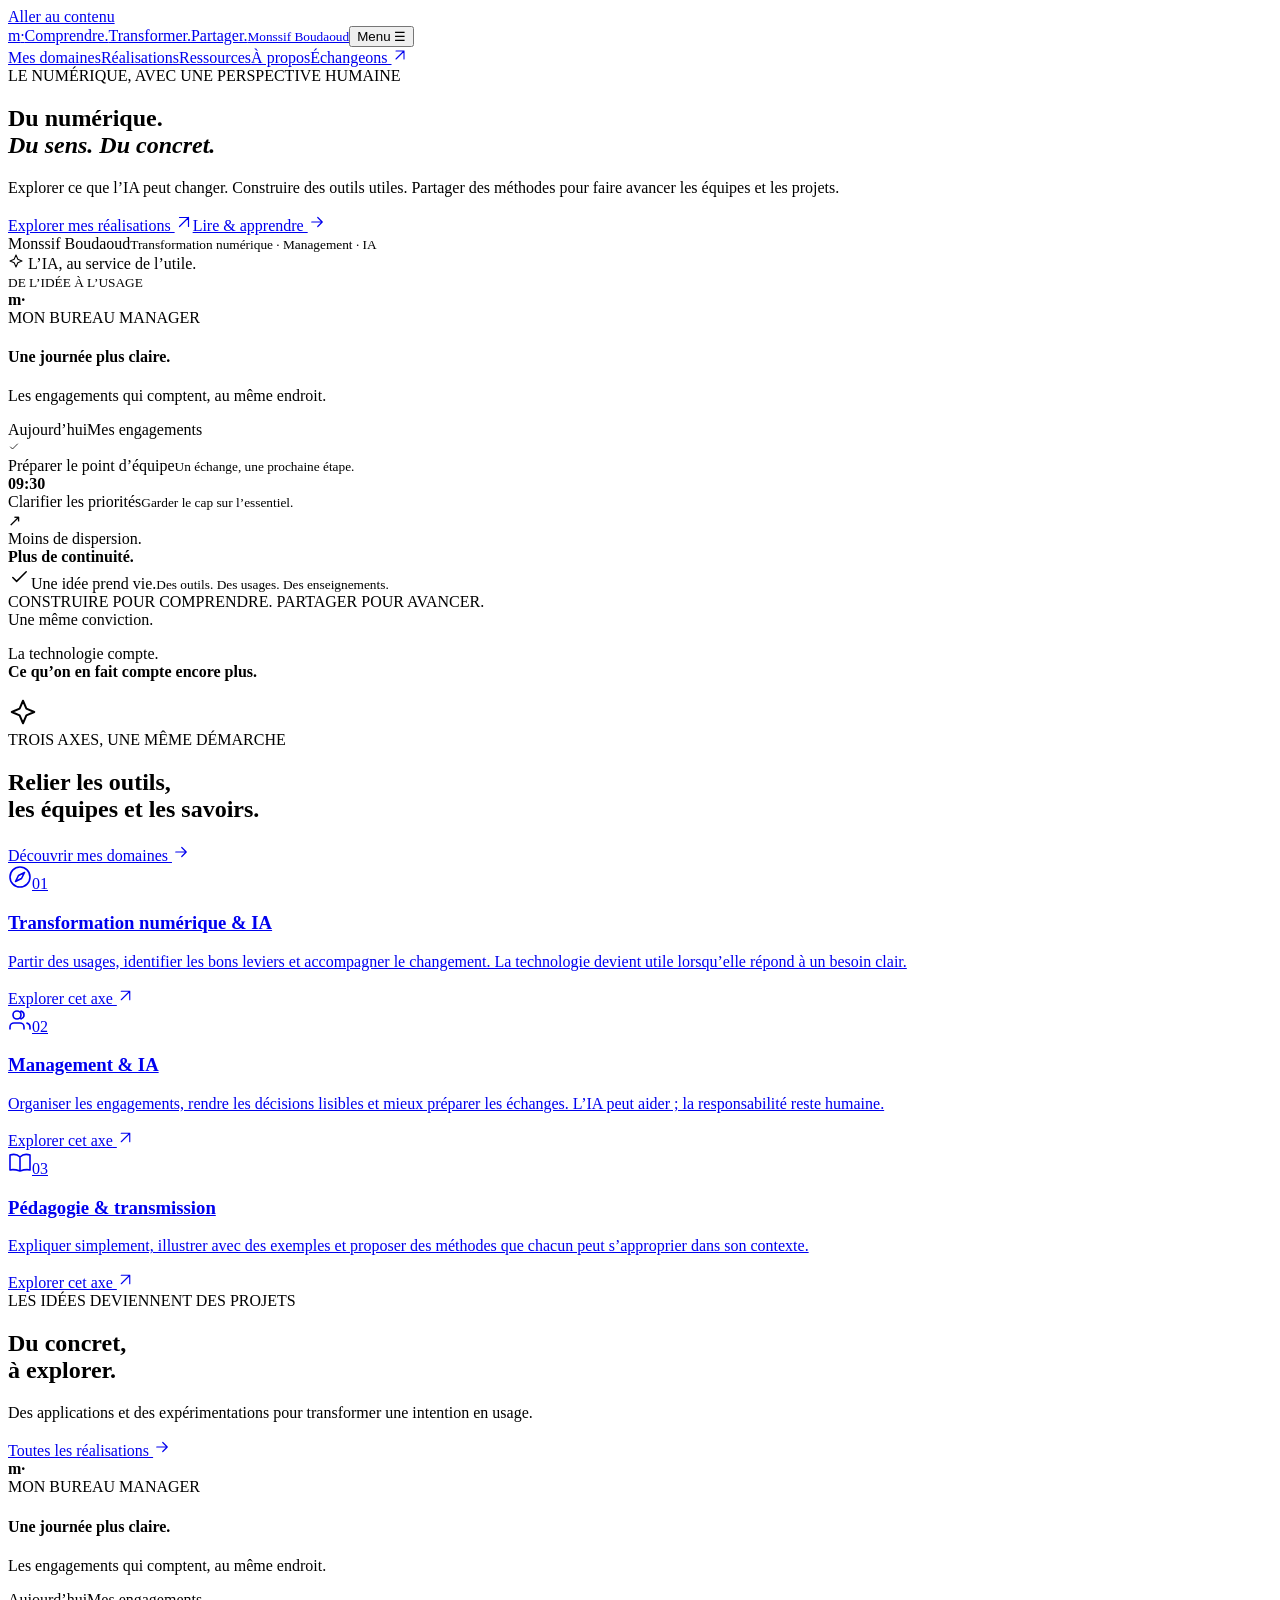
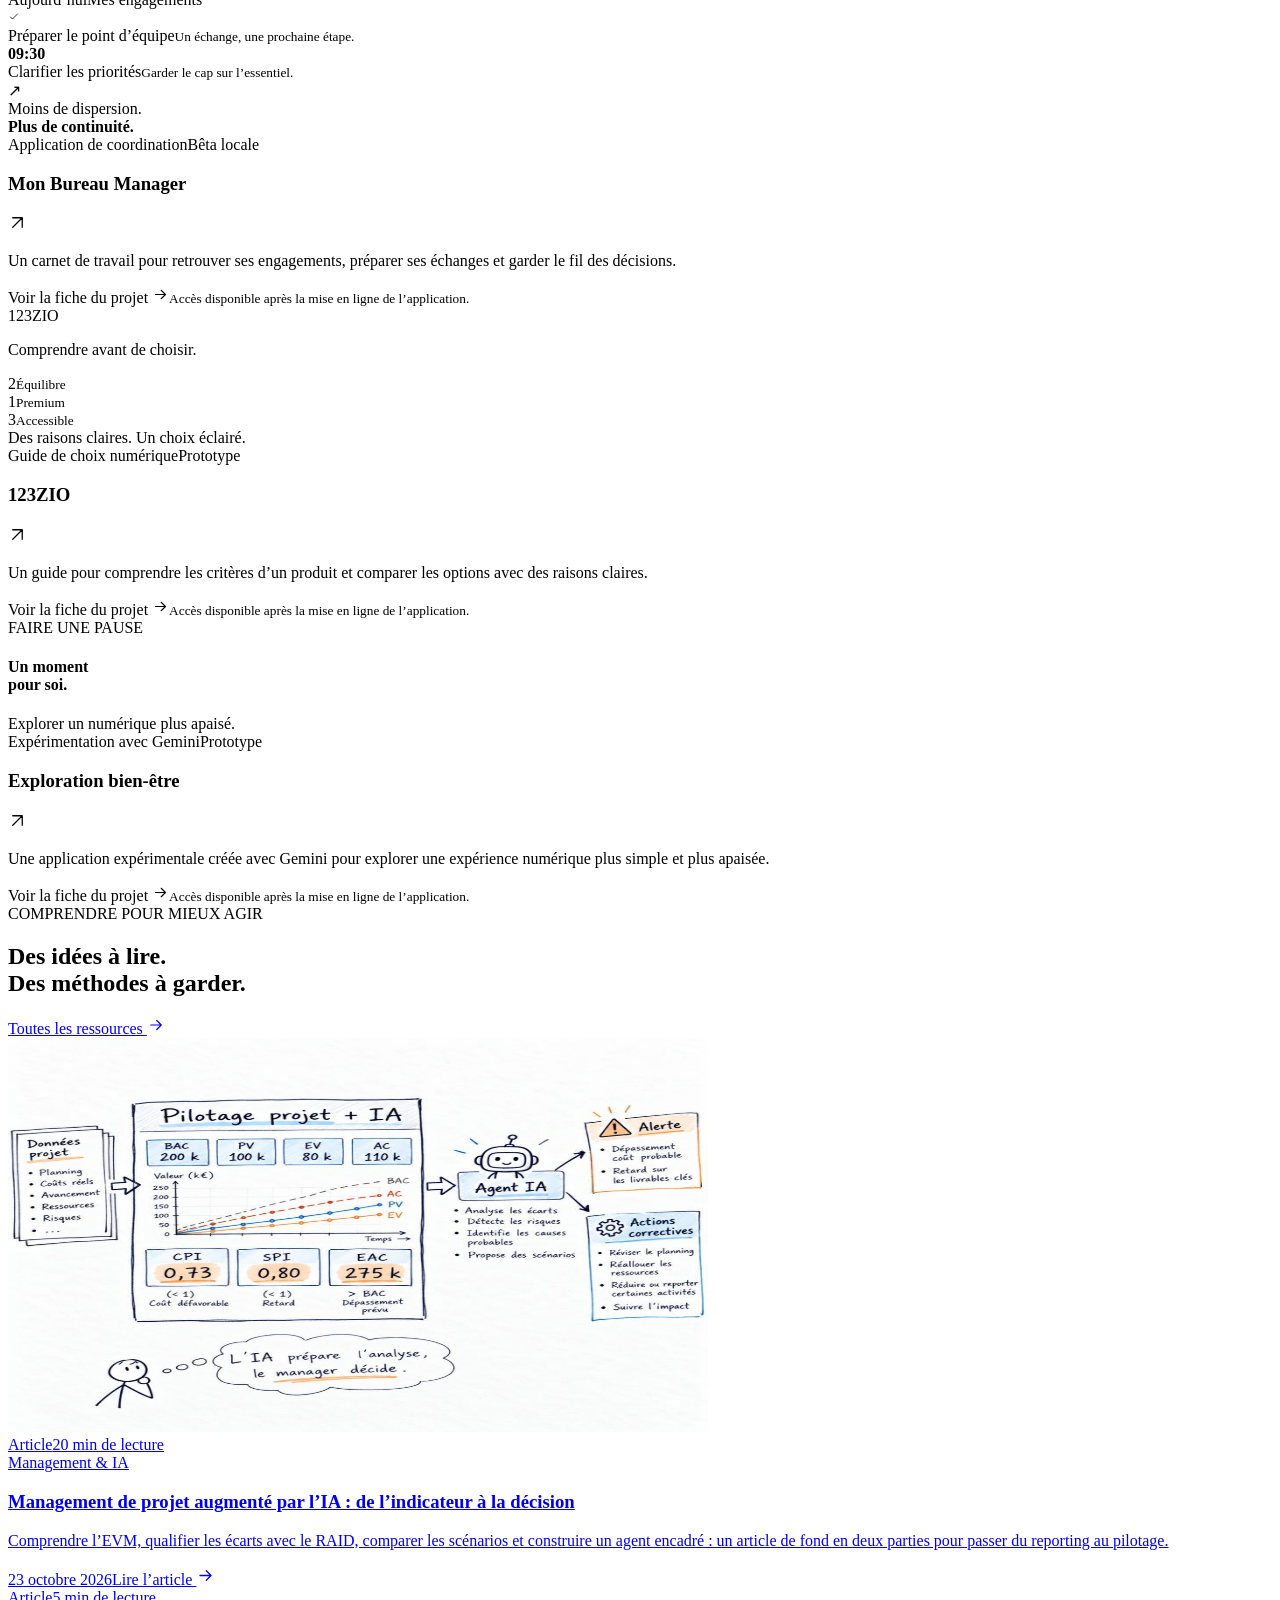
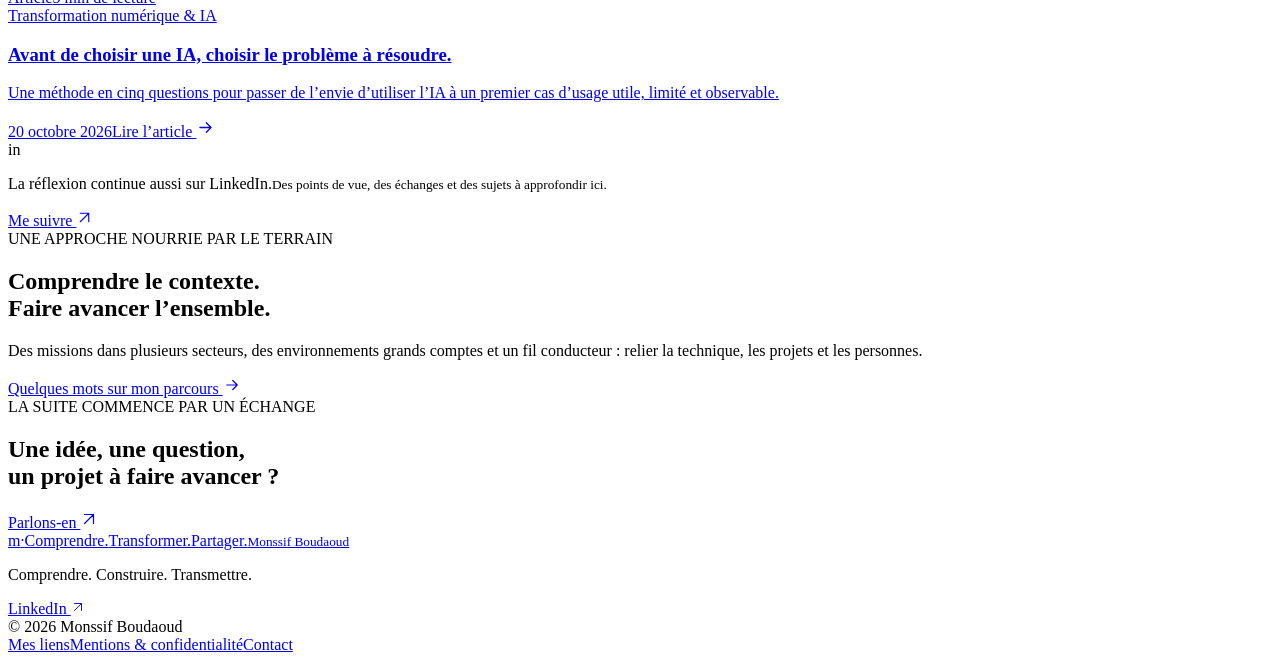
==== commit 059065e7: "new version of my web site" ====
--- a/index.html
+++ b/index.html
@@ -1,269 +1 @@
-<!doctype html>
-<html lang="fr">
-<head>
-  <meta charset="utf-8" />
-  <meta name="viewport" content="width=device-width, initial-scale=1" />
-  <meta name="description" content="Portfolio professionnel de Monssif Boudaoud — leadership IT, coordination transverse, transformation digitale, IA et réalisations." />
-  <meta name="theme-color" content="#101828" />
-  <title>Monssif Boudaoud — Leadership IT, Coordination & Transformation</title>
-  <link rel="stylesheet" href="styles.css" />
-</head>
-<body>
-  <div class="scroll-progress" aria-hidden="true"><span id="progressBar"></span></div>
-
-  <header class="topbar" id="topbar">
-    <a class="brand" href="#top" aria-label="Retour en haut">
-      <span class="brand-mark" aria-hidden="true">MB</span>
-      <span class="brand-text"><strong>MONSSIF BOUDAOUD</strong><small>Leadership · Coordination · Transformation</small></span>
-    </a>
-
-    <button class="menu-btn" id="menuBtn" aria-label="Ouvrir le menu" aria-expanded="false">
-      <span></span><span></span>
-    </button>
-
-    <nav id="nav" aria-label="Navigation principale">
-      <a href="#profil">Profil</a>
-      <a href="#impact">Impact</a>
-      <a href="#realisations">Réalisations</a>
-      <a href="#expertise">Expertise</a>
-      <a class="nav-cta" href="#contact">Contact</a>
-    </nav>
-  </header>
-
-  <main id="top">
-    <section class="hero" id="profil">
-      <div class="ambient" aria-hidden="true">
-        <span class="blob blob-a"></span>
-        <span class="blob blob-b"></span>
-        <span class="blob blob-c"></span>
-        <span class="grid-fade"></span>
-      </div>
-
-      <div class="hero-copy reveal">
-        <span class="status-pill"><i></i> Profil professionnel</span>
-        <h1>Créer de la clarté.<br><span>Aligner les équipes.</span><br>Faire avancer les projets.</h1>
-        <p class="hero-lead">Professionnel IT avec plus de 17 ans d’expérience, j’interviens là où il faut relier les enjeux métiers, les équipes et la technologie. Mon approche combine pilotage, communication, culture technique, pédagogie et transformation digitale & IA.</p>
-
-        <div class="hero-actions">
-          <a class="button primary" href="#realisations">
-            <span>Voir mes réalisations</span>
-            <svg viewBox="0 0 24 24" aria-hidden="true"><path d="M5 12h14M13 6l6 6-6 6"/></svg>
-          </a>
-          <a class="button secondary" href="#impact">Découvrir mon impact</a>
-        </div>
-
-        <div class="quick-stats" aria-label="Repères professionnels">
-          <div><strong>17+</strong><span>ans d’expérience IT</span></div>
-          <div><strong>10</strong><span>personnes coordonnées sur une équipe projet</span></div>
-          <div><strong>4</strong><span>axes : pilotage, humain, transformation, IA</span></div>
-        </div>
-      </div>
-
-      <div class="hero-ui reveal delay-1" aria-label="Carte de positionnement">
-        <div class="floating-chip chip-one">Leadership</div>
-        <div class="floating-chip chip-two">IA & Digital</div>
-        <div class="floating-chip chip-three">Pédagogie</div>
-
-        <div class="material-card profile-card tilt-card">
-          <div class="card-topline">
-            <span class="mini-label">POSITIONNEMENT</span>
-            <span class="live-dot">actif</span>
-          </div>
-          <div class="avatar-orbit" aria-hidden="true">
-            <div class="avatar-core">MB</div>
-            <span class="orbit orbit-1"></span>
-            <span class="orbit orbit-2"></span>
-          </div>
-          <h2>Monssif Boudaoud</h2>
-          <p>Leadership IT · Coordination transverse · Transformation digitale & IA</p>
-          <div class="role-grid">
-            <div class="role-item"><span class="icon-wrap blue">⌁</span><div><strong>Structurer</strong><small>Roadmap, priorités, risques</small></div></div>
-            <div class="role-item"><span class="icon-wrap violet">◎</span><div><strong>Coordonner</strong><small>Équipes & parties prenantes</small></div></div>
-            <div class="role-item"><span class="icon-wrap teal">✦</span><div><strong>Transformer</strong><small>Digital, IA, modernisation</small></div></div>
-          </div>
-        </div>
-
-        <div class="mini-card material-card mini-a">
-          <span class="mini-icon">↗</span>
-          <div><small>Approche</small><strong>Pragmatique & humaine</strong></div>
-        </div>
-        <div class="mini-card material-card mini-b">
-          <span class="mini-icon">◉</span>
-          <div><small>Focus</small><strong>Décisions lisibles</strong></div>
-        </div>
-      </div>
-    </section>
-
-    <section class="section impact-section" id="impact">
-      <div class="section-heading reveal">
-        <span class="section-kicker">CE QUE J’APPORTE</span>
-        <h2>Une vision transverse, avec assez de technique pour comprendre et assez de recul pour piloter.</h2>
-        <p>Le site ne raconte pas un catalogue de postes. Il met en avant la manière dont je contribue dans des environnements exigeants et multi-acteurs.</p>
-      </div>
-
-      <div class="bento-grid">
-        <article class="bento-card bento-large reveal tilt-card">
-          <div class="bento-icon gradient-blue">
-            <svg viewBox="0 0 24 24" aria-hidden="true"><path d="M4 19V5m0 14h16M8 15l3-4 3 2 5-7"/></svg>
-          </div>
-          <span class="card-eyebrow">PILOTAGE</span>
-          <h3>Transformer la complexité en trajectoire claire.</h3>
-          <p>Structuration de roadmaps, suivi des dépendances, risques et impacts, arbitrages, reporting et sécurisation de l’avancement.</p>
-          <div class="capability-pills">
-            <span>Roadmap</span><span>Risques</span><span>Dépendances</span><span>Arbitrages</span><span>Reporting</span>
-          </div>
-        </article>
-
-        <article class="bento-card reveal delay-1">
-          <div class="bento-icon gradient-violet">
-            <svg viewBox="0 0 24 24" aria-hidden="true"><path d="M8 11a4 4 0 1 0 0-8 4 4 0 0 0 0 8Zm8 2a3 3 0 1 0 0-6 3 3 0 0 0 0 6ZM2 21v-2a6 6 0 0 1 12 0v2m1-6a5 5 0 0 1 7 4.6V21"/></svg>
-          </div>
-          <span class="card-eyebrow">HUMAIN</span>
-          <h3>Créer de l’alignement.</h3>
-          <p>Animation, communication transverse, facilitation, accompagnement des équipes et résolution de blocages.</p>
-        </article>
-
-        <article class="bento-card reveal delay-2">
-          <div class="bento-icon gradient-teal">
-            <svg viewBox="0 0 24 24" aria-hidden="true"><path d="M12 2v4m0 12v4M4.9 4.9l2.8 2.8m8.6 8.6 2.8 2.8M2 12h4m12 0h4M4.9 19.1l2.8-2.8m8.6-8.6 2.8-2.8"/><circle cx="12" cy="12" r="4"/></svg>
-          </div>
-          <span class="card-eyebrow">TRANSFORMATION</span>
-          <h3>Moderniser sans perdre le sens.</h3>
-          <p>Transformation SI, dette technique, architectures modernes, continuité de service et adoption de nouveaux usages.</p>
-        </article>
-
-        <article class="bento-card bento-wide reveal">
-          <div class="wide-copy">
-            <div class="bento-icon gradient-gold">
-              <svg viewBox="0 0 24 24" aria-hidden="true"><path d="M8 3h8l3 5-7 13L5 8l3-5Z"/><path d="M5 8h14M8 3l4 5 4-5"/></svg>
-            </div>
-            <div>
-              <span class="card-eyebrow">PÉDAGOGIE & COMMUNICATION</span>
-              <h3>Faire comprendre avant de faire adhérer.</h3>
-              <p>Expliquer des sujets techniques de façon accessible, aider à la prise de décision et transmettre les connaissances avec méthode.</p>
-            </div>
-          </div>
-          <div class="communication-flow" aria-hidden="true">
-            <span>Besoin métier</span><i></i><span>Décision</span><i></i><span>Équipe</span><i></i><span>Livraison</span>
-          </div>
-        </article>
-      </div>
-    </section>
-
-    <section class="section portfolio-section" id="realisations">
-      <div class="section-heading portfolio-heading reveal">
-        <span class="section-kicker">MES RÉALISATIONS</span>
-        <h2>Un espace vivant pour les solutions que je construis.</h2>
-        <p>Cette rubrique est séparée de mon parcours salarié. Elle est destinée à présenter mes applications web, prototypes, outils et expérimentations finalisées — avec aperçu, fonctionnalités et lien public.</p>
-      </div>
-
-      <article class="featured-project reveal">
-        <div class="project-stage">
-          <div class="stage-glow glow-1"></div>
-          <div class="stage-glow glow-2"></div>
-          <div class="app-window tilt-card">
-            <div class="app-bar">
-              <div class="app-dots"><i></i><i></i><i></i></div>
-              <span>achat-facile.app</span>
-              <b>⌕</b>
-            </div>
-            <div class="app-body">
-              <aside>
-                <div class="side-logo">AF</div>
-                <span class="side-active"></span><span></span><span></span><span></span>
-              </aside>
-              <div class="app-content">
-                <div class="app-title-row"><div><small>GUIDE D’ACHAT</small><strong>Achat Facile</strong></div><em>EN COURS</em></div>
-                <div class="search-mock">Quel produit recherchez-vous ? <b>→</b></div>
-                <div class="product-mock-grid"><i></i><i></i><i></i></div>
-              </div>
-            </div>
-          </div>
-        </div>
-
-        <div class="project-details">
-          <span class="project-state"><i></i> Projet en cours de finalisation</span>
-          <h3>Achat Facile</h3>
-          <p class="project-lead">Une application web de guide d’achat conçue pour simplifier la décision : besoin, budget, niveau de gamme et sélection courte plutôt qu’un catalogue interminable.</p>
-          <div class="project-points">
-            <div><span>01</span><p><strong>Expérience simple</strong><small>Une interface claire qui guide sans surcharger.</small></p></div>
-            <div><span>02</span><p><strong>Comparaison utile</strong><small>Entrée, milieu et haut de gamme selon le contexte.</small></p></div>
-            <div><span>03</span><p><strong>Évolution prévue</strong><small>Enrichissement progressif et intégration de fonctions IA.</small></p></div>
-          </div>
-          <div class="tech-chips"><span>Web App</span><span>UX</span><span>Comparaison</span><span>IA</span></div>
-          <p class="project-note">La capture réelle et le lien public seront ajoutés lorsque l’application sera finalisée.</p>
-        </div>
-      </article>
-
-      <div class="portfolio-footer reveal">
-        <div class="portfolio-add">
-          <span class="plus">+</span>
-          <div><strong>Portfolio évolutif</strong><small>Les prochaines réalisations seront ajoutées ici sous forme de cartes, sans alourdir la page d’accueil.</small></div>
-        </div>
-        <div class="portfolio-count"><strong>01</strong><span>réalisation présentée</span></div>
-      </div>
-    </section>
-
-    <section class="section expertise-section" id="expertise">
-      <div class="section-heading reveal">
-        <span class="section-kicker">EXPÉRIENCE EN ENVIRONNEMENTS GRANDS COMPTES</span>
-        <h2>Des responsabilités concrètes, sans transformer le site en CV.</h2>
-        <p>Je préfère montrer les situations traitées et la valeur apportée plutôt qu’aligner des logos ou des noms d’entreprise.</p>
-      </div>
-
-      <div class="journey-grid">
-        <article class="journey-card reveal">
-          <div class="journey-num">01</div>
-          <div class="journey-icon">↗</div>
-          <h3>Modernisation & dette technique</h3>
-          <p>Construction d’une trajectoire de modernisation, coordination entre développement, DevOps et architecture, analyse des impacts et scénarios d’arbitrage.</p>
-          <div class="tag-row"><span>Roadmap</span><span>Architecture</span><span>Risques</span></div>
-        </article>
-        <article class="journey-card reveal delay-1">
-          <div class="journey-num">02</div>
-          <div class="journey-icon">◎</div>
-          <h3>Coordination d’une équipe de 10 personnes</h3>
-          <p>Animation d’une équipe pluridisciplinaire, alignement des priorités, gouvernance Agile et accompagnement jusqu’à la livraison.</p>
-          <div class="tag-row"><span>Agile</span><span>Delivery</span><span>Facilitation</span></div>
-        </article>
-        <article class="journey-card reveal delay-2">
-          <div class="journey-num">03</div>
-          <div class="journey-icon">◇</div>
-          <h3>Applications métiers & continuité de service</h3>
-          <p>Évolution progressive de plateformes métiers, migration vers des architectures plus modernes, automatisation et maintien de la fiabilité.</p>
-          <div class="tag-row"><span>SI métier</span><span>Microservices</span><span>Continuité</span></div>
-        </article>
-      </div>
-    </section>
-
-    <section class="skills-marquee" aria-label="Compétences clés">
-      <div class="marquee-track">
-        <span>Leadership IT</span><i>✦</i><span>Coordination transverse</span><i>✦</i><span>Pilotage</span><i>✦</i><span>Gestion des risques</span><i>✦</i><span>Communication</span><i>✦</i><span>Pédagogie</span><i>✦</i><span>Transformation SI</span><i>✦</i><span>IA générative</span><i>✦</i><span>Agile</span><i>✦</i><span>DevOps</span><i>✦</i>
-        <span>Leadership IT</span><i>✦</i><span>Coordination transverse</span><i>✦</i><span>Pilotage</span><i>✦</i><span>Gestion des risques</span><i>✦</i><span>Communication</span><i>✦</i><span>Pédagogie</span><i>✦</i><span>Transformation SI</span><i>✦</i><span>IA générative</span><i>✦</i><span>Agile</span><i>✦</i><span>DevOps</span><i>✦</i>
-      </div>
-    </section>
-
-    <section class="contact-section" id="contact">
-      <div class="contact-card reveal">
-        <div class="contact-copy">
-          <span class="section-kicker light">CONTACT</span>
-          <h2>Ouvert à une nouvelle étape professionnelle.</h2>
-          <p>Management IT, coordination transverse, transformation digitale & IA, pilotage ou environnements internationaux.</p>
-          <div class="availability"><i></i><span>Disponible pour échanger sur des opportunités</span></div>
-        </div>
-        <div class="contact-actions">
-          <a href="mailto:contact@monssif-tech.com"><span>✉</span><div><small>Email</small><strong>contact@monssif-tech.com</strong></div><b>↗</b></a>
-          <a href="https://www.linkedin.com/in/monssif-b-07267a15b" target="_blank" rel="noopener"><span>in</span><div><small>LinkedIn</small><strong>Voir mon profil</strong></div><b>↗</b></a>
-        </div>
-      </div>
-    </section>
-  </main>
-
-  <footer>
-    <span>© <span id="year"></span> Monssif BOUDAOUD</span>
-    <span>Leadership · Coordination · Transformation digitale & IA</span>
-  </footer>
-
-  <script src="script.js"></script>
-</body>
-</html>
+<!DOCTYPE html><html lang="fr" style="--navy:#123b55;--teal:#087f75"><head><meta charset="UTF-8"><meta name="viewport" content="width=device-width, initial-scale=1"><meta name="theme-color" content="#123b55"><title>Monssif Boudaoud — Comprendre. Transformer. Partager.</title><meta name="description" content="Transformation numérique, management et IA : des projets concrets, des méthodes utiles et des connaissances à partager. Par Monssif Boudaoud."><link rel="canonical" href="https://www.monssif-tech.com/"><link rel="icon" href="/favicon.svg" type="image/svg+xml"><meta property="og:type" content="website"><meta property="og:locale" content="fr_FR"><meta property="og:title" content="Monssif Boudaoud — Comprendre. Transformer. Partager."><meta property="og:description" content="Transformation numérique, management et IA : des projets concrets, des méthodes utiles et des connaissances à partager. Par Monssif Boudaoud."><meta property="og:url" content="https://www.monssif-tech.com/"><meta property="og:site_name" content="Comprendre. Transformer. Partager."><meta property="og:image" content="https://www.monssif-tech.com/images/social-cover.png"><meta property="og:image:width" content="1200"><meta property="og:image:height" content="630"><meta property="og:image:alt" content="Comprendre. Transformer. Partager. — Transformation numérique, management et transmission"><meta name="twitter:card" content="summary_large_image"><script type="application/ld+json">{"@context":"https://schema.org","@type":"WebSite","name":"Comprendre. Transformer. Partager.","url":"https://www.monssif-tech.com","description":"Transformation numérique, management et IA : des projets concrets, des méthodes utiles et des connaissances à partager. Par Monssif Boudaoud."}</script><link rel="stylesheet" href="/_astro/Base.C6-NBVaV.css"></head><body><a class="skip-link" href="#contenu">Aller au contenu</a><header class="header"><div class="container header-inner"><a href="/" class="brand" aria-label="Comprendre. Transformer. Partager., accueil"><span class="brand-mark">m<span>·</span></span><span class="brand-copy"><span class="brand-slogan"><span>Comprendre.</span><span>Transformer.</span><span>Partager.</span></span><small>Monssif Boudaoud</small></span></a><button class="menu-toggle" type="button" aria-expanded="false" aria-controls="navigation">Menu <span aria-hidden="true">☰</span></button><nav id="navigation" class="navigation" aria-label="Navigation principale"><a href="/domaines/">Mes domaines</a><a href="/realisations/">Réalisations</a><a href="/ressources/">Ressources</a><a href="/a-propos/">À propos</a><a class="nav-contact" href="/contact/">Échangeons <svg width="16" height="16" viewBox="0 0 24 24" fill="none" stroke="currentColor" stroke-width="1.6" stroke-linecap="round" stroke-linejoin="round" aria-hidden="true"><path d="M6 18 18 6M6 6h12v12"></path></svg></a></nav></div></header><main id="contenu"><section class="container hero" id="top"><div class="hero-copy"><div class="eyebrow hero-eyebrow"><span class="live-dot"></span> LE NUMÉRIQUE, AVEC UNE PERSPECTIVE HUMAINE</div><h1>Du numérique.<br><em>Du sens. Du concret.</em></h1><p>Explorer ce que l’IA peut changer. Construire des outils utiles. Partager des méthodes pour faire avancer les équipes et les projets.</p><div class="actions"><a class="button" href="/realisations/">Explorer mes réalisations <svg width="18" height="18" viewBox="0 0 24 24" fill="none" stroke="currentColor" stroke-width="1.6" stroke-linecap="round" stroke-linejoin="round" aria-hidden="true"><path d="M6 18 18 6M6 6h12v12"></path></svg></a><a class="text-link" href="/ressources/">Lire & apprendre <svg width="18" height="18" viewBox="0 0 24 24" fill="none" stroke="currentColor" stroke-width="1.6" stroke-linecap="round" stroke-linejoin="round" aria-hidden="true"><path d="M5 12h14m-6-6 6 6-6 6"></path></svg></a></div><div class="hero-signature"><span class="signature-line"></span><span>Monssif Boudaoud<small>Transformation numérique · Management · IA</small></span></div></div><div class="hero-art"><div class="orbit orbit-one"></div><div class="orbit orbit-two"></div><span class="art-label art-label-top"><svg width="16" height="16" viewBox="0 0 24 24" fill="none" stroke="currentColor" stroke-width="1.6" stroke-linecap="round" stroke-linejoin="round" aria-hidden="true"><path d="m12 3 2.7 6.3L21 12l-6.3 2.7L12 21l-2.7-6.3L3 12l6.3-2.7L12 3"></path></svg> L’IA, au service de l’utile.</span><div class="hero-window"><div class="window-bar"><span></span><span></span><span></span><small>DE L’IDÉE À L’USAGE</small></div><div class="project-visual manager" aria-hidden="true"><div class="mini-app"><div class="mini-sidebar"><b>m<span>·</span></b><i class="active"></i><i></i><i></i><i></i></div><div class="mini-main"><div class="mini-top"><span>MON BUREAU MANAGER</span><span class="mini-dot"></span></div><h4>Une journée plus claire.</h4><p>Les engagements qui comptent, au même endroit.</p><div class="mini-tabs"><span class="active">Aujourd’hui</span><span>Mes engagements</span></div><div class="mini-task"><span class="check-square"><svg width="12" height="12" viewBox="0 0 24 24" fill="none" stroke="currentColor" stroke-width="1.6" stroke-linecap="round" stroke-linejoin="round" aria-hidden="true"><path d="m5 12 4 4L19 6"></path></svg></span><div>Préparer le point d’équipe<small>Un échange, une prochaine étape.</small></div><b>09:30</b></div><div class="mini-task"><span class="check-square empty"></span><div>Clarifier les priorités<small>Garder le cap sur l’essentiel.</small></div></div><div class="mini-insight"><span>↗</span><div>Moins de dispersion.<br><strong>Plus de continuité.</strong></div></div></div></div></div></div><div class="art-note"><span class="note-icon"><svg width="23" height="23" viewBox="0 0 24 24" fill="none" stroke="currentColor" stroke-width="1.6" stroke-linecap="round" stroke-linejoin="round" aria-hidden="true"><path d="m5 12 4 4L19 6"></path></svg></span><span>Une idée prend vie.<small>Des outils. Des usages. Des enseignements.</small></span></div><span class="art-caption">CONSTRUIRE POUR COMPRENDRE. PARTAGER POUR AVANCER.</span></div></section><div class="container conviction"><span>Une même conviction.</span><p>La technologie compte.<br><strong>Ce qu’on en fait compte encore plus.</strong></p><svg width="30" height="30" viewBox="0 0 24 24" fill="none" stroke="currentColor" stroke-width="1.6" stroke-linecap="round" stroke-linejoin="round" aria-hidden="true"><path d="m12 3 2.7 6.3L21 12l-6.3 2.7L12 21l-2.7-6.3L3 12l6.3-2.7L12 3"></path></svg></div><section class="section container" id="expertise"><span id="impact" class="legacy-anchor"></span><div class="section-heading"><div><span class="eyebrow">TROIS AXES, UNE MÊME DÉMARCHE</span><h2>Relier les outils,<br>les équipes et les savoirs.</h2></div><a class="text-link" href="/domaines/">Découvrir mes domaines <svg width="18" height="18" viewBox="0 0 24 24" fill="none" stroke="currentColor" stroke-width="1.6" stroke-linecap="round" stroke-linejoin="round" aria-hidden="true"><path d="M5 12h14m-6-6 6 6-6 6"></path></svg></a></div><div class="domain-grid"><a class="domain-card" href="/domaines/#transformation"><div class="domain-card-top"><span class="icon-tile"><svg width="24" height="24" viewBox="0 0 24 24" fill="none" stroke="currentColor" stroke-width="1.6" stroke-linecap="round" stroke-linejoin="round" aria-hidden="true"><path d="m16.5 7.5-3 6-6 3 3-6 6-3M22 12a10 10 0 1 1-20 0 10 10 0 0 1 20 0"></path></svg></span><span class="index">01</span></div><h3>Transformation numérique &amp; IA</h3><p>Partir des usages, identifier les bons leviers et accompagner le changement. La technologie devient utile lorsqu’elle répond à un besoin clair.</p><span class="card-discover">Explorer cet axe <svg width="17" height="17" viewBox="0 0 24 24" fill="none" stroke="currentColor" stroke-width="1.6" stroke-linecap="round" stroke-linejoin="round" aria-hidden="true"><path d="M6 18 18 6M6 6h12v12"></path></svg></span></a><a class="domain-card" href="/domaines/#management"><div class="domain-card-top"><span class="icon-tile"><svg width="24" height="24" viewBox="0 0 24 24" fill="none" stroke="currentColor" stroke-width="1.6" stroke-linecap="round" stroke-linejoin="round" aria-hidden="true"><path d="M16 21v-2a4 4 0 0 0-4-4H6a4 4 0 0 0-4 4v2m20 0v-2a4 4 0 0 0-3-3.87M13 3.13a4 4 0 0 1 0 7.75M13 7a4 4 0 1 1-8 0 4 4 0 0 1 8 0"></path></svg></span><span class="index">02</span></div><h3>Management &amp; IA</h3><p>Organiser les engagements, rendre les décisions lisibles et mieux préparer les échanges. L’IA peut aider ; la responsabilité reste humaine.</p><span class="card-discover">Explorer cet axe <svg width="17" height="17" viewBox="0 0 24 24" fill="none" stroke="currentColor" stroke-width="1.6" stroke-linecap="round" stroke-linejoin="round" aria-hidden="true"><path d="M6 18 18 6M6 6h12v12"></path></svg></span></a><a class="domain-card" href="/domaines/#pedagogie"><div class="domain-card-top"><span class="icon-tile"><svg width="24" height="24" viewBox="0 0 24 24" fill="none" stroke="currentColor" stroke-width="1.6" stroke-linecap="round" stroke-linejoin="round" aria-hidden="true"><path d="M12 7v14m0-14C9 4 5 4 2 5v15c4-1 7 0 10 1 3-1 6-2 10-1V5c-3-1-7-1-10 2"></path></svg></span><span class="index">03</span></div><h3>Pédagogie &amp; transmission</h3><p>Expliquer simplement, illustrer avec des exemples et proposer des méthodes que chacun peut s’approprier dans son contexte.</p><span class="card-discover">Explorer cet axe <svg width="17" height="17" viewBox="0 0 24 24" fill="none" stroke="currentColor" stroke-width="1.6" stroke-linecap="round" stroke-linejoin="round" aria-hidden="true"><path d="M6 18 18 6M6 6h12v12"></path></svg></span></a></div></section><section class="section work-section" id="realisations"><div class="container"><div class="section-heading"><div><span class="eyebrow">LES IDÉES DEVIENNENT DES PROJETS</span><h2>Du concret,<br>à explorer.</h2></div><div class="heading-aside"><p>Des applications et des expérimentations pour transformer une intention en usage.</p><a class="text-link" href="/realisations/">Toutes les réalisations <svg width="18" height="18" viewBox="0 0 24 24" fill="none" stroke="currentColor" stroke-width="1.6" stroke-linecap="round" stroke-linejoin="round" aria-hidden="true"><path d="M5 12h14m-6-6 6 6-6 6"></path></svg></a></div></div><div class="project-grid"><article class="project-card"><div class="project-card-link project-card-frozen"><div class="project-visual manager compact" aria-hidden="true"><div class="mini-app"><div class="mini-sidebar"><b>m<span>·</span></b><i class="active"></i><i></i><i></i><i></i></div><div class="mini-main"><div class="mini-top"><span>MON BUREAU MANAGER</span><span class="mini-dot"></span></div><h4>Une journée plus claire.</h4><p>Les engagements qui comptent, au même endroit.</p><div class="mini-tabs"><span class="active">Aujourd’hui</span><span>Mes engagements</span></div><div class="mini-task"><span class="check-square"><svg width="12" height="12" viewBox="0 0 24 24" fill="none" stroke="currentColor" stroke-width="1.6" stroke-linecap="round" stroke-linejoin="round" aria-hidden="true"><path d="m5 12 4 4L19 6"></path></svg></span><div>Préparer le point d’équipe<small>Un échange, une prochaine étape.</small></div><b>09:30</b></div><div class="mini-task"><span class="check-square empty"></span><div>Clarifier les priorités<small>Garder le cap sur l’essentiel.</small></div></div><div class="mini-insight"><span>↗</span><div>Moins de dispersion.<br><strong>Plus de continuité.</strong></div></div></div></div></div><div class="project-card-content"><div class="card-meta"><span>Application de coordination</span><span class="status">Bêta locale</span></div><div class="card-title"><h3>Mon Bureau Manager</h3><span class="round-arrow"><svg width="19" height="19" viewBox="0 0 24 24" fill="none" stroke="currentColor" stroke-width="1.6" stroke-linecap="round" stroke-linejoin="round" aria-hidden="true"><path d="M6 18 18 6M6 6h12v12"></path></svg></span></div><p>Un carnet de travail pour retrouver ses engagements, préparer ses échanges et garder le fil des décisions.</p><span class="project-open" aria-disabled="true">Voir la fiche du projet <svg width="17" height="17" viewBox="0 0 24 24" fill="none" stroke="currentColor" stroke-width="1.6" stroke-linecap="round" stroke-linejoin="round" aria-hidden="true"><path d="M5 12h14m-6-6 6 6-6 6"></path></svg></span><small class="project-pending">Accès disponible après la mise en ligne de l’application.</small></div></div></article><article class="project-card"><div class="project-card-link project-card-frozen"><div class="project-visual 123zio compact" aria-hidden="true"><div class="choice-art"><span class="choice-logo">123<span>ZIO</span></span><p>Comprendre avant de choisir.</p><div class="podium"><div class="silver"><span>2</span><small>Équilibre</small></div><div class="gold"><span>1</span><small>Premium</small></div><div class="bronze"><span>3</span><small>Accessible</small></div></div><span class="choice-bottom">Des raisons claires. Un choix éclairé.</span></div></div><div class="project-card-content"><div class="card-meta"><span>Guide de choix numérique</span><span class="status">Prototype</span></div><div class="card-title"><h3>123ZIO</h3><span class="round-arrow"><svg width="19" height="19" viewBox="0 0 24 24" fill="none" stroke="currentColor" stroke-width="1.6" stroke-linecap="round" stroke-linejoin="round" aria-hidden="true"><path d="M6 18 18 6M6 6h12v12"></path></svg></span></div><p>Un guide pour comprendre les critères d’un produit et comparer les options avec des raisons claires.</p><span class="project-open" aria-disabled="true">Voir la fiche du projet <svg width="17" height="17" viewBox="0 0 24 24" fill="none" stroke="currentColor" stroke-width="1.6" stroke-linecap="round" stroke-linejoin="round" aria-hidden="true"><path d="M5 12h14m-6-6 6 6-6 6"></path></svg></span><small class="project-pending">Accès disponible après la mise en ligne de l’application.</small></div></div></article><article class="project-card"><div class="project-card-link project-card-frozen"><div class="project-visual wellbeing compact" aria-hidden="true"><div class="wellbeing-art"><div class="sun-disc"></div><div class="wellbeing-arc"></div><span class="wellbeing-caption">FAIRE UNE PAUSE</span><h4>Un moment<br>pour soi.</h4><span class="wellbeing-bottom">Explorer un numérique plus apaisé.</span></div></div><div class="project-card-content"><div class="card-meta"><span>Expérimentation avec Gemini</span><span class="status">Prototype</span></div><div class="card-title"><h3>Exploration bien-être</h3><span class="round-arrow"><svg width="19" height="19" viewBox="0 0 24 24" fill="none" stroke="currentColor" stroke-width="1.6" stroke-linecap="round" stroke-linejoin="round" aria-hidden="true"><path d="M6 18 18 6M6 6h12v12"></path></svg></span></div><p>Une application expérimentale créée avec Gemini pour explorer une expérience numérique plus simple et plus apaisée.</p><span class="project-open" aria-disabled="true">Voir la fiche du projet <svg width="17" height="17" viewBox="0 0 24 24" fill="none" stroke="currentColor" stroke-width="1.6" stroke-linecap="round" stroke-linejoin="round" aria-hidden="true"><path d="M5 12h14m-6-6 6 6-6 6"></path></svg></span><small class="project-pending">Accès disponible après la mise en ligne de l’application.</small></div></div></article></div></div></section><section class="section container"><div class="section-heading"><div><span class="eyebrow">COMPRENDRE POUR MIEUX AGIR</span><h2>Des idées à lire.<br>Des méthodes à garder.</h2></div><a class="text-link" href="/ressources/">Toutes les ressources <svg width="18" height="18" viewBox="0 0 24 24" fill="none" stroke="currentColor" stroke-width="1.6" stroke-linecap="round" stroke-linejoin="round" aria-hidden="true"><path d="M5 12h14m-6-6 6 6-6 6"></path></svg></a></div><div class="resource-grid"><article class="resource-card" data-resource data-theme="management" data-format="Article" data-search="Management de projet augmenté par l’IA : de l’indicateur à la décision Comprendre l’EVM, qualifier les écarts avec le RAID, comparer les scénarios et construire un agent encadré : un article de fond en deux parties pour passer du reporting au pilotage. Management &amp; IA"><a class="resource-card-link" href="/ressources/management-projet-augmente-ia/" aria-label="Lire l’article : Management de projet augmenté par l’IA : de l’indicateur à la décision"><img class="resource-cover" src="/images/articles/management-ia-partie-1.jpg" alt="Schéma manuscrit : données du projet, indicateurs EVM, analyse par un agent IA et décision du manager." width="700" height="394" loading="lazy"><div class="resource-card-top"><span class="tag">Article</span><span>20 min de lecture</span></div><span class="eyebrow resource-theme">Management &amp; IA</span><h3>Management de projet augmenté par l’IA : de l’indicateur à la décision</h3><p>Comprendre l’EVM, qualifier les écarts avec le RAID, comparer les scénarios et construire un agent encadré : un article de fond en deux parties pour passer du reporting au pilotage.</p><div class="resource-card-bottom"><time datetime="2026-10-23T00:00:00.000Z">23 octobre 2026</time><span class="resource-read">Lire l’article <svg width="19" height="19" viewBox="0 0 24 24" fill="none" stroke="currentColor" stroke-width="1.6" stroke-linecap="round" stroke-linejoin="round" aria-hidden="true"><path d="M5 12h14m-6-6 6 6-6 6"></path></svg></span></div></a></article><article class="resource-card" data-resource data-theme="transformation" data-format="Article" data-search="Avant de choisir une IA, choisir le problème à résoudre. Une méthode en cinq questions pour passer de l’envie d’utiliser l’IA à un premier cas d’usage utile, limité et observable. Transformation numérique &amp; IA"><a class="resource-card-link" href="/ressources/ia-partir-du-besoin/" aria-label="Lire l’article : Avant de choisir une IA, choisir le problème à résoudre."><div class="resource-card-top"><span class="tag">Article</span><span>5 min de lecture</span></div><span class="eyebrow resource-theme">Transformation numérique &amp; IA</span><h3>Avant de choisir une IA, choisir le problème à résoudre.</h3><p>Une méthode en cinq questions pour passer de l’envie d’utiliser l’IA à un premier cas d’usage utile, limité et observable.</p><div class="resource-card-bottom"><time datetime="2026-10-20T00:00:00.000Z">20 octobre 2026</time><span class="resource-read">Lire l’article <svg width="19" height="19" viewBox="0 0 24 24" fill="none" stroke="currentColor" stroke-width="1.6" stroke-linecap="round" stroke-linejoin="round" aria-hidden="true"><path d="M5 12h14m-6-6 6 6-6 6"></path></svg></span></div></a></article></div><div class="linkedin-strip"><span class="linkedin-icon">in</span><p>La réflexion continue aussi sur LinkedIn.<small>Des points de vue, des échanges et des sujets à approfondir ici.</small></p><a class="text-link" href="https://www.linkedin.com/in/monssif-b-07267a15b" target="_blank" rel="noopener noreferrer">Me suivre <svg width="17" height="17" viewBox="0 0 24 24" fill="none" stroke="currentColor" stroke-width="1.6" stroke-linecap="round" stroke-linejoin="round" aria-hidden="true"><path d="M6 18 18 6M6 6h12v12"></path></svg></a></div></section><section class="container about-strip" id="profil"><div><span class="eyebrow">UNE APPROCHE NOURRIE PAR LE TERRAIN</span><h2>Comprendre le contexte.<br>Faire avancer l’ensemble.</h2></div><div><p>Des missions dans plusieurs secteurs, des environnements grands comptes et un fil conducteur : relier la technique, les projets et les personnes.</p><a class="text-link" href="/a-propos/">Quelques mots sur mon parcours <svg width="18" height="18" viewBox="0 0 24 24" fill="none" stroke="currentColor" stroke-width="1.6" stroke-linecap="round" stroke-linejoin="round" aria-hidden="true"><path d="M5 12h14m-6-6 6 6-6 6"></path></svg></a></div></section><div id="contact"><section class="container contact-band"><div><span class="eyebrow">LA SUITE COMMENCE PAR UN ÉCHANGE</span><h2>Une idée, une question,<br>un projet à faire avancer ?</h2></div><a class="button light" href="/contact/">Parlons-en <svg width="18" height="18" viewBox="0 0 24 24" fill="none" stroke="currentColor" stroke-width="1.6" stroke-linecap="round" stroke-linejoin="round" aria-hidden="true"><path d="M6 18 18 6M6 6h12v12"></path></svg></a></section></div></main><footer class="footer"><div class="container footer-top"><a href="/" class="brand"><span class="brand-mark">m<span>·</span></span><span class="brand-copy"><span class="brand-slogan"><span>Comprendre.</span><span>Transformer.</span><span>Partager.</span></span><small>Monssif Boudaoud</small></span></a><p>Comprendre. Construire. Transmettre.</p><div class="footer-social"><a href="https://www.linkedin.com/in/monssif-b-07267a15b" target="_blank" rel="noopener noreferrer">LinkedIn <svg width="14" height="14" viewBox="0 0 24 24" fill="none" stroke="currentColor" stroke-width="1.6" stroke-linecap="round" stroke-linejoin="round" aria-hidden="true"><path d="M6 18 18 6M6 6h12v12"></path></svg></a></div></div><div class="container footer-bottom"><span>© 2026 Monssif Boudaoud</span><div><a href="/liens/">Mes liens</a><a href="/mentions-legales/">Mentions & confidentialité</a><a href="/contact/">Contact</a></div></div></footer><script type="module">var e=document.querySelector(`.menu-toggle`),t=document.querySelector(`#navigation`),n=()=>{e?.setAttribute(`aria-expanded`,`false`),t?.classList.remove(`is-open`)};e?.addEventListener(`click`,()=>{let n=e.getAttribute(`aria-expanded`)!==`true`;e.setAttribute(`aria-expanded`,String(n)),t?.classList.toggle(`is-open`,n)}),document.addEventListener(`keydown`,t=>{t.key===`Escape`&&e?.getAttribute(`aria-expanded`)===`true`&&(n(),e.focus())}),t?.querySelectorAll(`a`).forEach(e=>e.addEventListener(`click`,n)),matchMedia(`(min-width: 901px)`).addEventListener(`change`,e=>{e.matches&&n()});</script><script type="module" src="https://static.cloudflareinsights.com/beacon.min.js" data-cf-beacon="{&quot;token&quot;:&quot;4463d455115e4bc1a1a7b5e951f271b6&quot;}"></script></body></html>
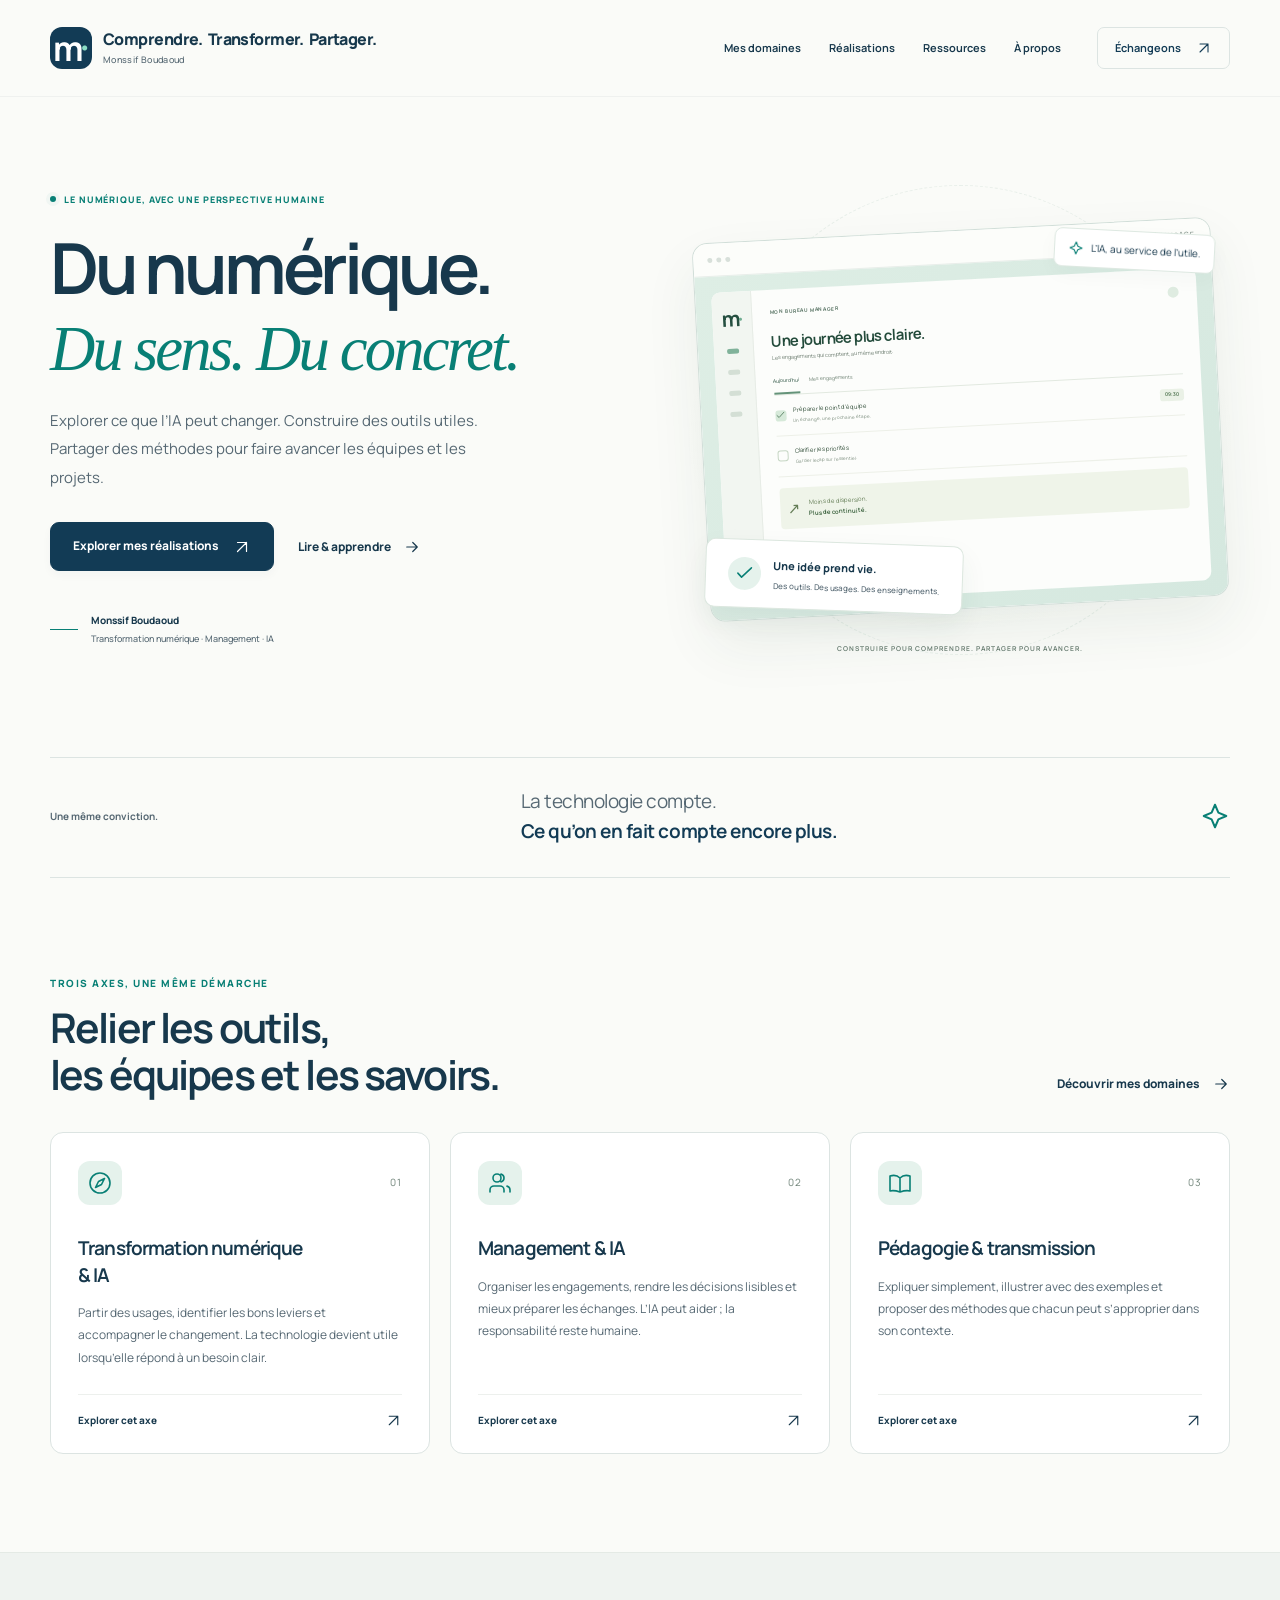
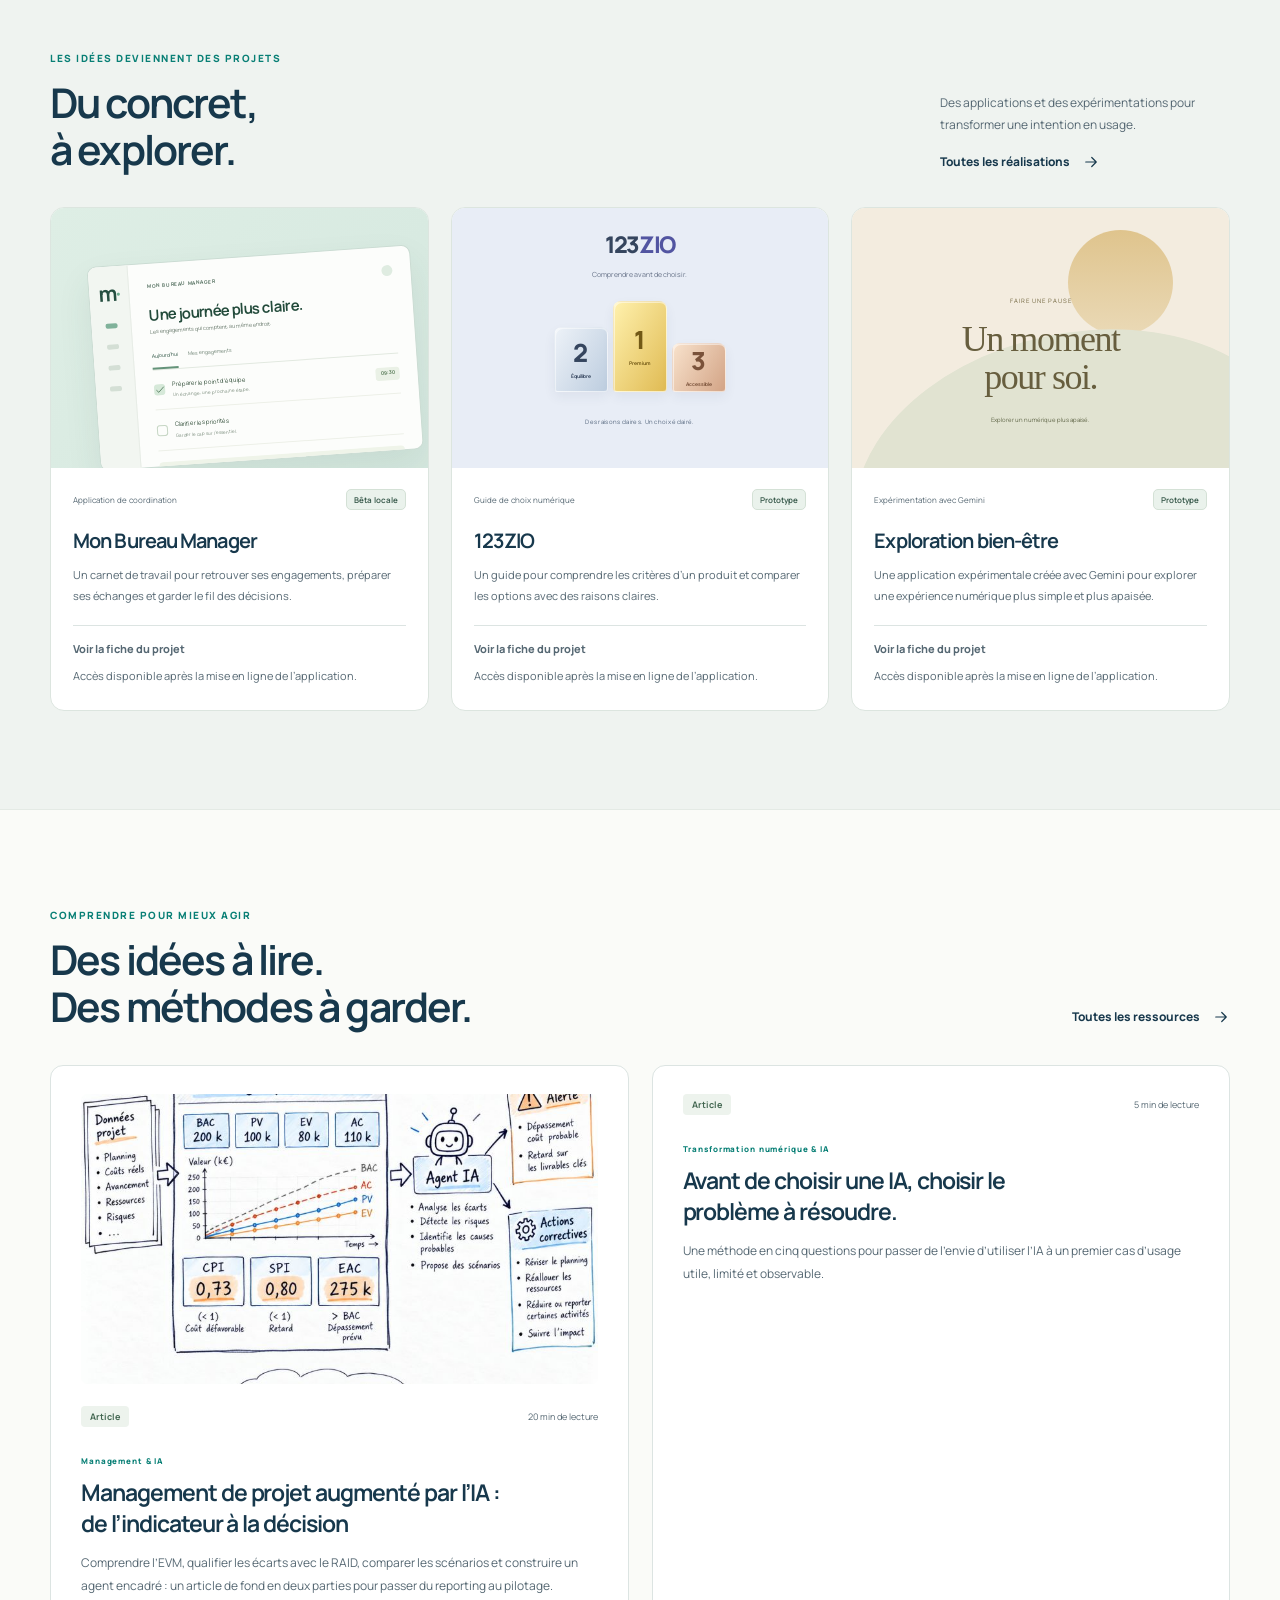
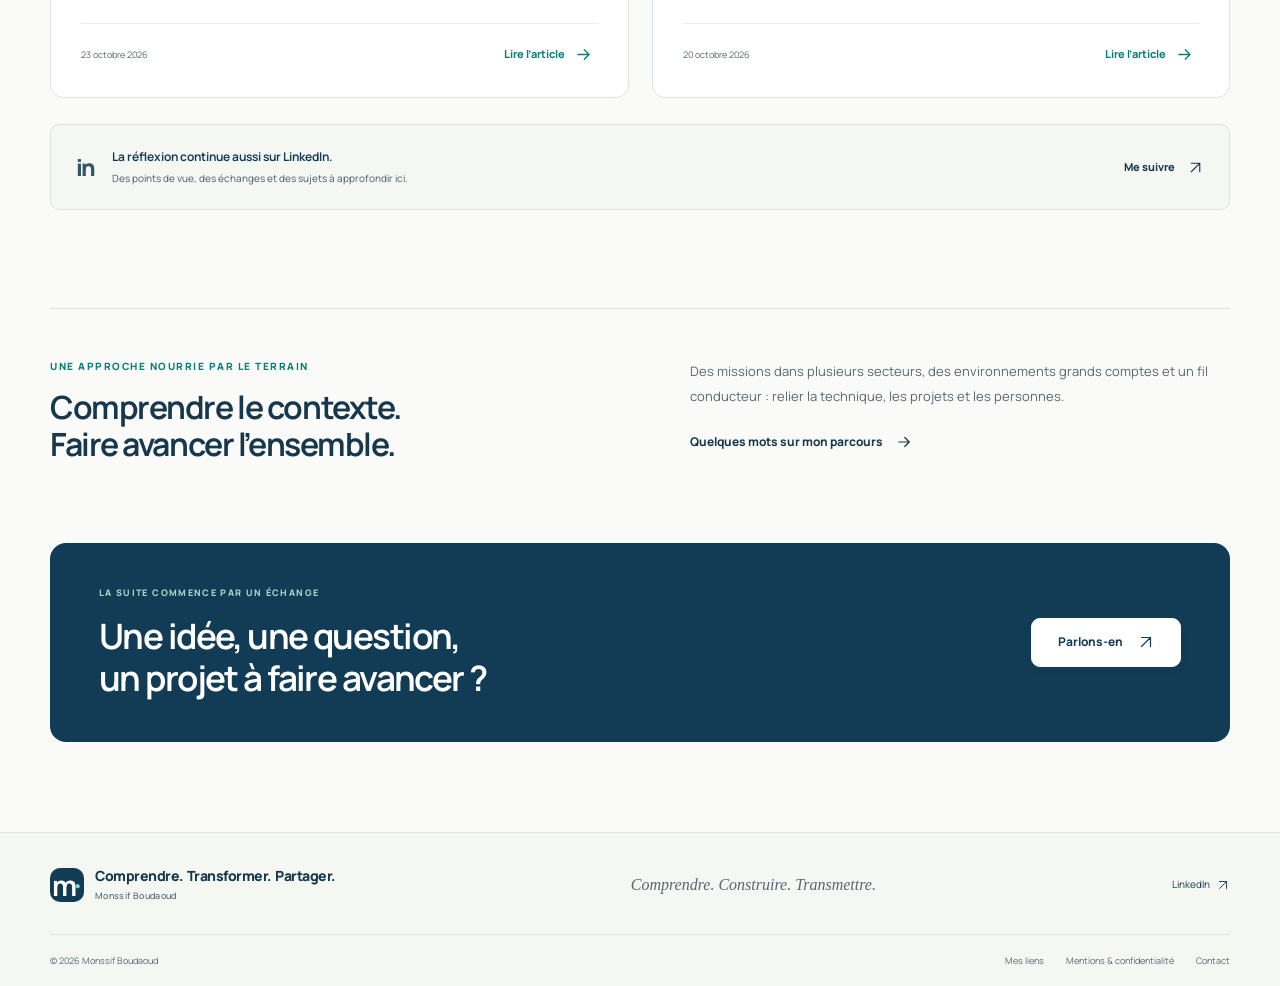
==== commit 973b4e48: "fix css errors" ====
--- a/index.html
+++ b/index.html
@@ -1 +1,2 @@
-<!DOCTYPE html><html lang="fr" style="--navy:#123b55;--teal:#087f75"><head><meta charset="UTF-8"><meta name="viewport" content="width=device-width, initial-scale=1"><meta name="theme-color" content="#123b55"><title>Monssif Boudaoud — Comprendre. Transformer. Partager.</title><meta name="description" content="Transformation numérique, management et IA : des projets concrets, des méthodes utiles et des connaissances à partager. Par Monssif Boudaoud."><link rel="canonical" href="https://www.monssif-tech.com/"><link rel="icon" href="/favicon.svg" type="image/svg+xml"><meta property="og:type" content="website"><meta property="og:locale" content="fr_FR"><meta property="og:title" content="Monssif Boudaoud — Comprendre. Transformer. Partager."><meta property="og:description" content="Transformation numérique, management et IA : des projets concrets, des méthodes utiles et des connaissances à partager. Par Monssif Boudaoud."><meta property="og:url" content="https://www.monssif-tech.com/"><meta property="og:site_name" content="Comprendre. Transformer. Partager."><meta property="og:image" content="https://www.monssif-tech.com/images/social-cover.png"><meta property="og:image:width" content="1200"><meta property="og:image:height" content="630"><meta property="og:image:alt" content="Comprendre. Transformer. Partager. — Transformation numérique, management et transmission"><meta name="twitter:card" content="summary_large_image"><script type="application/ld+json">{"@context":"https://schema.org","@type":"WebSite","name":"Comprendre. Transformer. Partager.","url":"https://www.monssif-tech.com","description":"Transformation numérique, management et IA : des projets concrets, des méthodes utiles et des connaissances à partager. Par Monssif Boudaoud."}</script><link rel="stylesheet" href="/_astro/Base.C6-NBVaV.css"></head><body><a class="skip-link" href="#contenu">Aller au contenu</a><header class="header"><div class="container header-inner"><a href="/" class="brand" aria-label="Comprendre. Transformer. Partager., accueil"><span class="brand-mark">m<span>·</span></span><span class="brand-copy"><span class="brand-slogan"><span>Comprendre.</span><span>Transformer.</span><span>Partager.</span></span><small>Monssif Boudaoud</small></span></a><button class="menu-toggle" type="button" aria-expanded="false" aria-controls="navigation">Menu <span aria-hidden="true">☰</span></button><nav id="navigation" class="navigation" aria-label="Navigation principale"><a href="/domaines/">Mes domaines</a><a href="/realisations/">Réalisations</a><a href="/ressources/">Ressources</a><a href="/a-propos/">À propos</a><a class="nav-contact" href="/contact/">Échangeons <svg width="16" height="16" viewBox="0 0 24 24" fill="none" stroke="currentColor" stroke-width="1.6" stroke-linecap="round" stroke-linejoin="round" aria-hidden="true"><path d="M6 18 18 6M6 6h12v12"></path></svg></a></nav></div></header><main id="contenu"><section class="container hero" id="top"><div class="hero-copy"><div class="eyebrow hero-eyebrow"><span class="live-dot"></span> LE NUMÉRIQUE, AVEC UNE PERSPECTIVE HUMAINE</div><h1>Du numérique.<br><em>Du sens. Du concret.</em></h1><p>Explorer ce que l’IA peut changer. Construire des outils utiles. Partager des méthodes pour faire avancer les équipes et les projets.</p><div class="actions"><a class="button" href="/realisations/">Explorer mes réalisations <svg width="18" height="18" viewBox="0 0 24 24" fill="none" stroke="currentColor" stroke-width="1.6" stroke-linecap="round" stroke-linejoin="round" aria-hidden="true"><path d="M6 18 18 6M6 6h12v12"></path></svg></a><a class="text-link" href="/ressources/">Lire & apprendre <svg width="18" height="18" viewBox="0 0 24 24" fill="none" stroke="currentColor" stroke-width="1.6" stroke-linecap="round" stroke-linejoin="round" aria-hidden="true"><path d="M5 12h14m-6-6 6 6-6 6"></path></svg></a></div><div class="hero-signature"><span class="signature-line"></span><span>Monssif Boudaoud<small>Transformation numérique · Management · IA</small></span></div></div><div class="hero-art"><div class="orbit orbit-one"></div><div class="orbit orbit-two"></div><span class="art-label art-label-top"><svg width="16" height="16" viewBox="0 0 24 24" fill="none" stroke="currentColor" stroke-width="1.6" stroke-linecap="round" stroke-linejoin="round" aria-hidden="true"><path d="m12 3 2.7 6.3L21 12l-6.3 2.7L12 21l-2.7-6.3L3 12l6.3-2.7L12 3"></path></svg> L’IA, au service de l’utile.</span><div class="hero-window"><div class="window-bar"><span></span><span></span><span></span><small>DE L’IDÉE À L’USAGE</small></div><div class="project-visual manager" aria-hidden="true"><div class="mini-app"><div class="mini-sidebar"><b>m<span>·</span></b><i class="active"></i><i></i><i></i><i></i></div><div class="mini-main"><div class="mini-top"><span>MON BUREAU MANAGER</span><span class="mini-dot"></span></div><h4>Une journée plus claire.</h4><p>Les engagements qui comptent, au même endroit.</p><div class="mini-tabs"><span class="active">Aujourd’hui</span><span>Mes engagements</span></div><div class="mini-task"><span class="check-square"><svg width="12" height="12" viewBox="0 0 24 24" fill="none" stroke="currentColor" stroke-width="1.6" stroke-linecap="round" stroke-linejoin="round" aria-hidden="true"><path d="m5 12 4 4L19 6"></path></svg></span><div>Préparer le point d’équipe<small>Un échange, une prochaine étape.</small></div><b>09:30</b></div><div class="mini-task"><span class="check-square empty"></span><div>Clarifier les priorités<small>Garder le cap sur l’essentiel.</small></div></div><div class="mini-insight"><span>↗</span><div>Moins de dispersion.<br><strong>Plus de continuité.</strong></div></div></div></div></div></div><div class="art-note"><span class="note-icon"><svg width="23" height="23" viewBox="0 0 24 24" fill="none" stroke="currentColor" stroke-width="1.6" stroke-linecap="round" stroke-linejoin="round" aria-hidden="true"><path d="m5 12 4 4L19 6"></path></svg></span><span>Une idée prend vie.<small>Des outils. Des usages. Des enseignements.</small></span></div><span class="art-caption">CONSTRUIRE POUR COMPRENDRE. PARTAGER POUR AVANCER.</span></div></section><div class="container conviction"><span>Une même conviction.</span><p>La technologie compte.<br><strong>Ce qu’on en fait compte encore plus.</strong></p><svg width="30" height="30" viewBox="0 0 24 24" fill="none" stroke="currentColor" stroke-width="1.6" stroke-linecap="round" stroke-linejoin="round" aria-hidden="true"><path d="m12 3 2.7 6.3L21 12l-6.3 2.7L12 21l-2.7-6.3L3 12l6.3-2.7L12 3"></path></svg></div><section class="section container" id="expertise"><span id="impact" class="legacy-anchor"></span><div class="section-heading"><div><span class="eyebrow">TROIS AXES, UNE MÊME DÉMARCHE</span><h2>Relier les outils,<br>les équipes et les savoirs.</h2></div><a class="text-link" href="/domaines/">Découvrir mes domaines <svg width="18" height="18" viewBox="0 0 24 24" fill="none" stroke="currentColor" stroke-width="1.6" stroke-linecap="round" stroke-linejoin="round" aria-hidden="true"><path d="M5 12h14m-6-6 6 6-6 6"></path></svg></a></div><div class="domain-grid"><a class="domain-card" href="/domaines/#transformation"><div class="domain-card-top"><span class="icon-tile"><svg width="24" height="24" viewBox="0 0 24 24" fill="none" stroke="currentColor" stroke-width="1.6" stroke-linecap="round" stroke-linejoin="round" aria-hidden="true"><path d="m16.5 7.5-3 6-6 3 3-6 6-3M22 12a10 10 0 1 1-20 0 10 10 0 0 1 20 0"></path></svg></span><span class="index">01</span></div><h3>Transformation numérique &amp; IA</h3><p>Partir des usages, identifier les bons leviers et accompagner le changement. La technologie devient utile lorsqu’elle répond à un besoin clair.</p><span class="card-discover">Explorer cet axe <svg width="17" height="17" viewBox="0 0 24 24" fill="none" stroke="currentColor" stroke-width="1.6" stroke-linecap="round" stroke-linejoin="round" aria-hidden="true"><path d="M6 18 18 6M6 6h12v12"></path></svg></span></a><a class="domain-card" href="/domaines/#management"><div class="domain-card-top"><span class="icon-tile"><svg width="24" height="24" viewBox="0 0 24 24" fill="none" stroke="currentColor" stroke-width="1.6" stroke-linecap="round" stroke-linejoin="round" aria-hidden="true"><path d="M16 21v-2a4 4 0 0 0-4-4H6a4 4 0 0 0-4 4v2m20 0v-2a4 4 0 0 0-3-3.87M13 3.13a4 4 0 0 1 0 7.75M13 7a4 4 0 1 1-8 0 4 4 0 0 1 8 0"></path></svg></span><span class="index">02</span></div><h3>Management &amp; IA</h3><p>Organiser les engagements, rendre les décisions lisibles et mieux préparer les échanges. L’IA peut aider ; la responsabilité reste humaine.</p><span class="card-discover">Explorer cet axe <svg width="17" height="17" viewBox="0 0 24 24" fill="none" stroke="currentColor" stroke-width="1.6" stroke-linecap="round" stroke-linejoin="round" aria-hidden="true"><path d="M6 18 18 6M6 6h12v12"></path></svg></span></a><a class="domain-card" href="/domaines/#pedagogie"><div class="domain-card-top"><span class="icon-tile"><svg width="24" height="24" viewBox="0 0 24 24" fill="none" stroke="currentColor" stroke-width="1.6" stroke-linecap="round" stroke-linejoin="round" aria-hidden="true"><path d="M12 7v14m0-14C9 4 5 4 2 5v15c4-1 7 0 10 1 3-1 6-2 10-1V5c-3-1-7-1-10 2"></path></svg></span><span class="index">03</span></div><h3>Pédagogie &amp; transmission</h3><p>Expliquer simplement, illustrer avec des exemples et proposer des méthodes que chacun peut s’approprier dans son contexte.</p><span class="card-discover">Explorer cet axe <svg width="17" height="17" viewBox="0 0 24 24" fill="none" stroke="currentColor" stroke-width="1.6" stroke-linecap="round" stroke-linejoin="round" aria-hidden="true"><path d="M6 18 18 6M6 6h12v12"></path></svg></span></a></div></section><section class="section work-section" id="realisations"><div class="container"><div class="section-heading"><div><span class="eyebrow">LES IDÉES DEVIENNENT DES PROJETS</span><h2>Du concret,<br>à explorer.</h2></div><div class="heading-aside"><p>Des applications et des expérimentations pour transformer une intention en usage.</p><a class="text-link" href="/realisations/">Toutes les réalisations <svg width="18" height="18" viewBox="0 0 24 24" fill="none" stroke="currentColor" stroke-width="1.6" stroke-linecap="round" stroke-linejoin="round" aria-hidden="true"><path d="M5 12h14m-6-6 6 6-6 6"></path></svg></a></div></div><div class="project-grid"><article class="project-card"><div class="project-card-link project-card-frozen"><div class="project-visual manager compact" aria-hidden="true"><div class="mini-app"><div class="mini-sidebar"><b>m<span>·</span></b><i class="active"></i><i></i><i></i><i></i></div><div class="mini-main"><div class="mini-top"><span>MON BUREAU MANAGER</span><span class="mini-dot"></span></div><h4>Une journée plus claire.</h4><p>Les engagements qui comptent, au même endroit.</p><div class="mini-tabs"><span class="active">Aujourd’hui</span><span>Mes engagements</span></div><div class="mini-task"><span class="check-square"><svg width="12" height="12" viewBox="0 0 24 24" fill="none" stroke="currentColor" stroke-width="1.6" stroke-linecap="round" stroke-linejoin="round" aria-hidden="true"><path d="m5 12 4 4L19 6"></path></svg></span><div>Préparer le point d’équipe<small>Un échange, une prochaine étape.</small></div><b>09:30</b></div><div class="mini-task"><span class="check-square empty"></span><div>Clarifier les priorités<small>Garder le cap sur l’essentiel.</small></div></div><div class="mini-insight"><span>↗</span><div>Moins de dispersion.<br><strong>Plus de continuité.</strong></div></div></div></div></div><div class="project-card-content"><div class="card-meta"><span>Application de coordination</span><span class="status">Bêta locale</span></div><div class="card-title"><h3>Mon Bureau Manager</h3><span class="round-arrow"><svg width="19" height="19" viewBox="0 0 24 24" fill="none" stroke="currentColor" stroke-width="1.6" stroke-linecap="round" stroke-linejoin="round" aria-hidden="true"><path d="M6 18 18 6M6 6h12v12"></path></svg></span></div><p>Un carnet de travail pour retrouver ses engagements, préparer ses échanges et garder le fil des décisions.</p><span class="project-open" aria-disabled="true">Voir la fiche du projet <svg width="17" height="17" viewBox="0 0 24 24" fill="none" stroke="currentColor" stroke-width="1.6" stroke-linecap="round" stroke-linejoin="round" aria-hidden="true"><path d="M5 12h14m-6-6 6 6-6 6"></path></svg></span><small class="project-pending">Accès disponible après la mise en ligne de l’application.</small></div></div></article><article class="project-card"><div class="project-card-link project-card-frozen"><div class="project-visual 123zio compact" aria-hidden="true"><div class="choice-art"><span class="choice-logo">123<span>ZIO</span></span><p>Comprendre avant de choisir.</p><div class="podium"><div class="silver"><span>2</span><small>Équilibre</small></div><div class="gold"><span>1</span><small>Premium</small></div><div class="bronze"><span>3</span><small>Accessible</small></div></div><span class="choice-bottom">Des raisons claires. Un choix éclairé.</span></div></div><div class="project-card-content"><div class="card-meta"><span>Guide de choix numérique</span><span class="status">Prototype</span></div><div class="card-title"><h3>123ZIO</h3><span class="round-arrow"><svg width="19" height="19" viewBox="0 0 24 24" fill="none" stroke="currentColor" stroke-width="1.6" stroke-linecap="round" stroke-linejoin="round" aria-hidden="true"><path d="M6 18 18 6M6 6h12v12"></path></svg></span></div><p>Un guide pour comprendre les critères d’un produit et comparer les options avec des raisons claires.</p><span class="project-open" aria-disabled="true">Voir la fiche du projet <svg width="17" height="17" viewBox="0 0 24 24" fill="none" stroke="currentColor" stroke-width="1.6" stroke-linecap="round" stroke-linejoin="round" aria-hidden="true"><path d="M5 12h14m-6-6 6 6-6 6"></path></svg></span><small class="project-pending">Accès disponible après la mise en ligne de l’application.</small></div></div></article><article class="project-card"><div class="project-card-link project-card-frozen"><div class="project-visual wellbeing compact" aria-hidden="true"><div class="wellbeing-art"><div class="sun-disc"></div><div class="wellbeing-arc"></div><span class="wellbeing-caption">FAIRE UNE PAUSE</span><h4>Un moment<br>pour soi.</h4><span class="wellbeing-bottom">Explorer un numérique plus apaisé.</span></div></div><div class="project-card-content"><div class="card-meta"><span>Expérimentation avec Gemini</span><span class="status">Prototype</span></div><div class="card-title"><h3>Exploration bien-être</h3><span class="round-arrow"><svg width="19" height="19" viewBox="0 0 24 24" fill="none" stroke="currentColor" stroke-width="1.6" stroke-linecap="round" stroke-linejoin="round" aria-hidden="true"><path d="M6 18 18 6M6 6h12v12"></path></svg></span></div><p>Une application expérimentale créée avec Gemini pour explorer une expérience numérique plus simple et plus apaisée.</p><span class="project-open" aria-disabled="true">Voir la fiche du projet <svg width="17" height="17" viewBox="0 0 24 24" fill="none" stroke="currentColor" stroke-width="1.6" stroke-linecap="round" stroke-linejoin="round" aria-hidden="true"><path d="M5 12h14m-6-6 6 6-6 6"></path></svg></span><small class="project-pending">Accès disponible après la mise en ligne de l’application.</small></div></div></article></div></div></section><section class="section container"><div class="section-heading"><div><span class="eyebrow">COMPRENDRE POUR MIEUX AGIR</span><h2>Des idées à lire.<br>Des méthodes à garder.</h2></div><a class="text-link" href="/ressources/">Toutes les ressources <svg width="18" height="18" viewBox="0 0 24 24" fill="none" stroke="currentColor" stroke-width="1.6" stroke-linecap="round" stroke-linejoin="round" aria-hidden="true"><path d="M5 12h14m-6-6 6 6-6 6"></path></svg></a></div><div class="resource-grid"><article class="resource-card" data-resource data-theme="management" data-format="Article" data-search="Management de projet augmenté par l’IA : de l’indicateur à la décision Comprendre l’EVM, qualifier les écarts avec le RAID, comparer les scénarios et construire un agent encadré : un article de fond en deux parties pour passer du reporting au pilotage. Management &amp; IA"><a class="resource-card-link" href="/ressources/management-projet-augmente-ia/" aria-label="Lire l’article : Management de projet augmenté par l’IA : de l’indicateur à la décision"><img class="resource-cover" src="/images/articles/management-ia-partie-1.jpg" alt="Schéma manuscrit : données du projet, indicateurs EVM, analyse par un agent IA et décision du manager." width="700" height="394" loading="lazy"><div class="resource-card-top"><span class="tag">Article</span><span>20 min de lecture</span></div><span class="eyebrow resource-theme">Management &amp; IA</span><h3>Management de projet augmenté par l’IA : de l’indicateur à la décision</h3><p>Comprendre l’EVM, qualifier les écarts avec le RAID, comparer les scénarios et construire un agent encadré : un article de fond en deux parties pour passer du reporting au pilotage.</p><div class="resource-card-bottom"><time datetime="2026-10-23T00:00:00.000Z">23 octobre 2026</time><span class="resource-read">Lire l’article <svg width="19" height="19" viewBox="0 0 24 24" fill="none" stroke="currentColor" stroke-width="1.6" stroke-linecap="round" stroke-linejoin="round" aria-hidden="true"><path d="M5 12h14m-6-6 6 6-6 6"></path></svg></span></div></a></article><article class="resource-card" data-resource data-theme="transformation" data-format="Article" data-search="Avant de choisir une IA, choisir le problème à résoudre. Une méthode en cinq questions pour passer de l’envie d’utiliser l’IA à un premier cas d’usage utile, limité et observable. Transformation numérique &amp; IA"><a class="resource-card-link" href="/ressources/ia-partir-du-besoin/" aria-label="Lire l’article : Avant de choisir une IA, choisir le problème à résoudre."><div class="resource-card-top"><span class="tag">Article</span><span>5 min de lecture</span></div><span class="eyebrow resource-theme">Transformation numérique &amp; IA</span><h3>Avant de choisir une IA, choisir le problème à résoudre.</h3><p>Une méthode en cinq questions pour passer de l’envie d’utiliser l’IA à un premier cas d’usage utile, limité et observable.</p><div class="resource-card-bottom"><time datetime="2026-10-20T00:00:00.000Z">20 octobre 2026</time><span class="resource-read">Lire l’article <svg width="19" height="19" viewBox="0 0 24 24" fill="none" stroke="currentColor" stroke-width="1.6" stroke-linecap="round" stroke-linejoin="round" aria-hidden="true"><path d="M5 12h14m-6-6 6 6-6 6"></path></svg></span></div></a></article></div><div class="linkedin-strip"><span class="linkedin-icon">in</span><p>La réflexion continue aussi sur LinkedIn.<small>Des points de vue, des échanges et des sujets à approfondir ici.</small></p><a class="text-link" href="https://www.linkedin.com/in/monssif-b-07267a15b" target="_blank" rel="noopener noreferrer">Me suivre <svg width="17" height="17" viewBox="0 0 24 24" fill="none" stroke="currentColor" stroke-width="1.6" stroke-linecap="round" stroke-linejoin="round" aria-hidden="true"><path d="M6 18 18 6M6 6h12v12"></path></svg></a></div></section><section class="container about-strip" id="profil"><div><span class="eyebrow">UNE APPROCHE NOURRIE PAR LE TERRAIN</span><h2>Comprendre le contexte.<br>Faire avancer l’ensemble.</h2></div><div><p>Des missions dans plusieurs secteurs, des environnements grands comptes et un fil conducteur : relier la technique, les projets et les personnes.</p><a class="text-link" href="/a-propos/">Quelques mots sur mon parcours <svg width="18" height="18" viewBox="0 0 24 24" fill="none" stroke="currentColor" stroke-width="1.6" stroke-linecap="round" stroke-linejoin="round" aria-hidden="true"><path d="M5 12h14m-6-6 6 6-6 6"></path></svg></a></div></section><div id="contact"><section class="container contact-band"><div><span class="eyebrow">LA SUITE COMMENCE PAR UN ÉCHANGE</span><h2>Une idée, une question,<br>un projet à faire avancer ?</h2></div><a class="button light" href="/contact/">Parlons-en <svg width="18" height="18" viewBox="0 0 24 24" fill="none" stroke="currentColor" stroke-width="1.6" stroke-linecap="round" stroke-linejoin="round" aria-hidden="true"><path d="M6 18 18 6M6 6h12v12"></path></svg></a></section></div></main><footer class="footer"><div class="container footer-top"><a href="/" class="brand"><span class="brand-mark">m<span>·</span></span><span class="brand-copy"><span class="brand-slogan"><span>Comprendre.</span><span>Transformer.</span><span>Partager.</span></span><small>Monssif Boudaoud</small></span></a><p>Comprendre. Construire. Transmettre.</p><div class="footer-social"><a href="https://www.linkedin.com/in/monssif-b-07267a15b" target="_blank" rel="noopener noreferrer">LinkedIn <svg width="14" height="14" viewBox="0 0 24 24" fill="none" stroke="currentColor" stroke-width="1.6" stroke-linecap="round" stroke-linejoin="round" aria-hidden="true"><path d="M6 18 18 6M6 6h12v12"></path></svg></a></div></div><div class="container footer-bottom"><span>© 2026 Monssif Boudaoud</span><div><a href="/liens/">Mes liens</a><a href="/mentions-legales/">Mentions & confidentialité</a><a href="/contact/">Contact</a></div></div></footer><script type="module">var e=document.querySelector(`.menu-toggle`),t=document.querySelector(`#navigation`),n=()=>{e?.setAttribute(`aria-expanded`,`false`),t?.classList.remove(`is-open`)};e?.addEventListener(`click`,()=>{let n=e.getAttribute(`aria-expanded`)!==`true`;e.setAttribute(`aria-expanded`,String(n)),t?.classList.toggle(`is-open`,n)}),document.addEventListener(`keydown`,t=>{t.key===`Escape`&&e?.getAttribute(`aria-expanded`)===`true`&&(n(),e.focus())}),t?.querySelectorAll(`a`).forEach(e=>e.addEventListener(`click`,n)),matchMedia(`(min-width: 901px)`).addEventListener(`change`,e=>{e.matches&&n()});</script><script type="module" src="https://static.cloudflareinsights.com/beacon.min.js" data-cf-beacon="{&quot;token&quot;:&quot;4463d455115e4bc1a1a7b5e951f271b6&quot;}"></script></body></html>+<!DOCTYPE html><html lang="fr" style="--navy:#123b55;--teal:#087f75"><head><meta charset="UTF-8"><meta name="viewport" content="width=device-width, initial-scale=1"><meta name="theme-color" content="#123b55"><title>Monssif Boudaoud — Comprendre. Transformer. Partager.</title><meta name="description" content="Transformation numérique, management et IA : des projets concrets, des méthodes utiles et des connaissances à partager. Par Monssif Boudaoud."><link rel="canonical" href="https://www.monssif-tech.com/"><link rel="icon" href="/favicon.svg" type="image/svg+xml"><meta property="og:type" content="website"><meta property="og:locale" content="fr_FR"><meta property="og:title" content="Monssif Boudaoud — Comprendre. Transformer. Partager."><meta property="og:description" content="Transformation numérique, management et IA : des projets concrets, des méthodes utiles et des connaissances à partager. Par Monssif Boudaoud."><meta property="og:url" content="https://www.monssif-tech.com/"><meta property="og:site_name" content="Comprendre. Transformer. Partager."><meta property="og:image" content="https://www.monssif-tech.com/images/social-cover.png"><meta property="og:image:width" content="1200"><meta property="og:image:height" content="630"><meta property="og:image:alt" content="Comprendre. Transformer. Partager. — Transformation numérique, management et transmission"><meta name="twitter:card" content="summary_large_image"><script type="application/ld+json">{"@context":"https://schema.org","@type":"WebSite","name":"Comprendre. Transformer. Partager.","url":"https://www.monssif-tech.com","description":"Transformation numérique, management et IA : des projets concrets, des méthodes utiles et des connaissances à partager. Par Monssif Boudaoud."}</script><style>@font-face{font-family:Manrope Variable;font-style:normal;font-display:swap;font-weight:200 800;src:url([data-uri])format("woff2-variations");unicode-range:U+460-52F,U+1C80-1C8A,U+20B4,U+2DE0-2DFF,U+A640-A69F,U+FE2E-FE2F}@font-face{font-family:Manrope Variable;font-style:normal;font-display:swap;font-weight:200 800;src:url(/assets/manrope-cyrillic-wght-normal.Dvxsihut.woff2)format("woff2-variations");unicode-range:U+301,U+400-45F,U+490-491,U+4B0-4B1,U+2116}@font-face{font-family:Manrope Variable;font-style:normal;font-display:swap;font-weight:200 800;src:url(/assets/manrope-greek-wght-normal.DL7QRZyv.woff2)format("woff2-variations");unicode-range:U+370-377,U+37A-37F,U+384-38A,U+38C,U+38E-3A1,U+3A3-3FF}@font-face{font-family:Manrope Variable;font-style:normal;font-display:swap;font-weight:200 800;src:url(/assets/manrope-vietnamese-wght-normal.usUDDRr7.woff2)format("woff2-variations");unicode-range:U+102-103,U+110-111,U+128-129,U+168-169,U+1A0-1A1,U+1AF-1B0,U+300-301,U+303-304,U+308-309,U+323,U+329,U+1EA0-1EF9,U+20AB}@font-face{font-family:Manrope Variable;font-style:normal;font-display:swap;font-weight:200 800;src:url(/assets/manrope-latin-ext-wght-normal.Ch3YOpNY.woff2)format("woff2-variations");unicode-range:U+100-2BA,U+2BD-2C5,U+2C7-2CC,U+2CE-2D7,U+2DD-2FF,U+304,U+308,U+329,U+1D00-1DBF,U+1E00-1E9F,U+1EF2-1EFF,U+2020,U+20A0-20AB,U+20AD-20C0,U+2113,U+2C60-2C7F,U+A720-A7FF}@font-face{font-family:Manrope Variable;font-style:normal;font-display:swap;font-weight:200 800;src:url(/assets/manrope-latin-wght-normal.DHIcAJRg.woff2)format("woff2-variations");unicode-range:U+??,U+131,U+152-153,U+2BB-2BC,U+2C6,U+2DA,U+2DC,U+304,U+308,U+329,U+2000-206F,U+20AC,U+2122,U+2191,U+2193,U+2212,U+2215,U+FEFF,U+FFFD}@media print{.header,.footer,.contact-band,.article-aside,.filters,.back-link,.article-end,.menu-toggle{display:none!important}body{color:#111!important;background:#fff!important}.container{width:100%!important;max-width:none!important}.article-layout{display:block!important}.article-header,.page-intro{padding:0 0 20px!important}h1{font-size:30pt!important}h2{font-size:20pt!important}p,li{color:#222!important}.prose{font-size:11pt!important}.prose a{text-decoration:underline!important}a[href^=https]:after{content:" (" attr(href) ")";font-size:8pt}h2,h3{break-after:avoid}img,figure{break-inside:avoid}.project-visual{max-height:220px}.author-line{margin-bottom:20px}}:root{--navy:#123b55;--teal:#087f75;--ink:#17384c;--muted:#566873;--paper:#fafbf8;--white:#fff;--line:#dce4e2;--mint:#e5f2ec;--soft:#eff3f0;--serif:Georgia, "Times New Roman", serif;--radius:20px}*{box-sizing:border-box}html{scroll-behavior:smooth;scroll-padding-top:110px}body{background:var(--paper);color:var(--ink);-webkit-font-smoothing:antialiased;margin:0;font-family:Manrope Variable,Manrope,Arial,sans-serif;font-size:15px;line-height:1.7}a{color:inherit;text-decoration:none}button,input,select{font:inherit}button,a,input,select{-webkit-tap-highlight-color:transparent}button{cursor:pointer}button:disabled{cursor:default}img{max-width:100%;height:auto;display:block}svg{vertical-align:middle;flex-shrink:0}figure,h1,h2,h3,h4,p{margin:0}h1,h2,h3,h4{letter-spacing:-.045em;font-weight:650;line-height:1.15}h1{font-size:clamp(42px,5.4vw,78px)}h2{font-size:clamp(31px,3.2vw,46px)}h3{font-size:23px}p{color:var(--muted)}em{font-family:var(--serif);letter-spacing:-.045em;color:var(--teal);font-weight:400}::selection{color:var(--navy);background:#c2e9d9}:focus-visible{outline:3px solid var(--teal);outline-offset:5px;border-radius:4px}[hidden]{display:none!important}.container{width:min(1180px,100% - 80px);margin-inline:auto}.section{padding-block:98px}.eyebrow{color:var(--teal);letter-spacing:.15em;font-size:10px;font-weight:800;line-height:1.5;display:block}.sr-only,.skip-link:not(:focus){clip:rect(0, 0, 0, 0);white-space:nowrap;border:0;width:1px;height:1px;margin:-1px;padding:0;position:absolute;overflow:hidden}.skip-link{z-index:100;background:var(--navy);color:#fff;padding:12px 18px;position:fixed;top:12px;left:12px}.legacy-anchor{scroll-margin-top:110px}.button,.text-link{justify-content:center;align-items:center;gap:14px;font-size:12px;font-weight:750;display:inline-flex}.button{border:1px solid var(--navy);background:var(--navy);color:#fff;border-radius:9px;min-height:49px;padding:13px 22px;transition:transform .2s,background .2s;box-shadow:0 4px 10px #17384c09}.button:hover{background:#245771;transform:translateY(-2px)}.button.secondary{color:var(--navy);border-color:var(--line);background:0 0}.button.light{color:var(--navy);background:#fff;border-color:#fff}.text-link{justify-content:flex-start;gap:12px;line-height:1.5}.text-link svg,.round-arrow{transition:transform .2s}.text-link:hover svg,.project-card-link:hover .round-arrow{transform:translate(3px,-2px)}.actions{flex-wrap:wrap;align-items:center;gap:24px;display:flex}.header{z-index:30;background:color-mix(in srgb, var(--paper) 95%, transparent);backdrop-filter:blur(15px);border-bottom:1px solid #17384c0c;position:sticky;top:0}.header-inner{justify-content:space-between;align-items:center;gap:30px;height:96px;display:flex}.brand{letter-spacing:-.035em;flex-shrink:0;align-items:center;gap:11px;font-size:16px;font-weight:800;line-height:1.2;display:inline-flex}.brand small{color:var(--muted);letter-spacing:.04em;margin-top:6px;font-size:9px;font-weight:500;display:block}.brand>span:last-child{min-width:0}.brand-slogan{flex-wrap:nowrap;gap:.3em;display:flex}.brand-slogan>span{white-space:nowrap}.brand-mark{flex-shrink:0}@media (width<=900px){.brand-slogan{flex-direction:column;gap:0;line-height:1.15}}.header .brand{max-width:calc(100% - 100px)}.brand-mark{background:var(--navy);color:#fff;letter-spacing:-.12em;border-radius:12px;justify-content:center;align-items:center;width:42px;height:42px;padding-right:5px;font-size:34px;font-weight:700;line-height:1;display:inline-flex}.brand-mark>span{color:#8bddc4;align-self:flex-end;margin-bottom:5px;font-size:35px}.navigation{align-items:center;gap:28px;font-size:11px;font-weight:650;display:flex}.navigation>a{padding-block:10px}.navigation>a[aria-current],.navigation>a:hover{color:var(--teal)}.navigation .nav-contact{border:1px solid var(--line);color:var(--navy);border-radius:7px;align-items:center;gap:15px;margin-left:8px;padding:11px 17px;display:flex}.menu-toggle{border:1px solid var(--line);color:var(--navy);background:0 0;border-radius:7px;padding:9px 12px;font-size:12px;font-weight:700;display:none}.menu-toggle span{margin-left:8px}.hero{grid-template-columns:1.12fr 1fr;align-items:center;gap:35px;min-height:660px;padding-block:65px 80px;display:grid}.hero-eyebrow{letter-spacing:.1em;align-items:center;gap:8px;font-size:9px;display:flex}.live-dot{background:var(--teal);border-radius:50%;width:6px;height:6px;box-shadow:0 0 0 4px #087f750a}.hero h1{letter-spacing:-.06em;margin:24px 0;font-size:clamp(46px,5.5vw,78px);line-height:1.07}.hero h1 em{white-space:nowrap;font-size:.89em;display:inline-block}.hero-copy>p{max-width:455px;font-size:15px;line-height:1.9}.hero .actions{gap:24px;margin-top:30px}.hero-signature{align-items:center;gap:13px;margin-top:41px;font-size:10px;font-weight:750;display:flex}.hero-signature small{color:var(--muted);margin-top:2px;font-size:9px;font-weight:500;display:block}.signature-line{background:var(--teal);width:28px;height:1px}.hero-art{isolation:isolate;justify-content:center;align-items:center;min-height:430px;display:flex;position:relative}.hero-art:before{content:"";z-index:-2;background:radial-gradient(#cce5d68c,#0000 69%);position:absolute;inset:8% -2% 0}.orbit{z-index:-1;border:1px solid #bfd4c94d;border-radius:50%;width:375px;height:375px;position:absolute}.orbit-two{border-style:dashed;border-color:#bfd4c94d;width:470px;height:470px}.hero-window{background:#fff;border:1px solid #d1ded8;border-radius:15px;width:96%;overflow:hidden;transform:rotate(-3deg);box-shadow:0 25px 55px #274c3b13}.window-bar{background:#fcfdfa;border-bottom:1px solid #e9eeea;align-items:center;gap:4px;height:33px;padding:0 14px;display:flex}.window-bar>span{background:#d8e0da;border-radius:50%;width:5px;height:5px}.window-bar small{letter-spacing:.15em;color:#65786f;margin-left:auto;font-size:7px}.hero-window .project-visual{aspect-ratio:1.5;border-radius:0}.hero-window .mini-app{width:94%;height:91%;box-shadow:none;border:0;transform:none}.art-label{z-index:3;background:#fff;border:1px solid #dde8e1;border-radius:8px;align-items:center;gap:7px;padding:10px 13px;font-size:10px;display:flex;position:absolute;box-shadow:0 7px 20px #274c3b08}.art-label-top{top:26px;right:15px;transform:rotate(3deg)}.art-label svg{color:var(--teal)}.art-note{background:#fff;border:1px solid #dce7df;border-radius:10px;align-items:center;gap:12px;padding:16px 22px;font-size:11px;font-weight:750;display:flex;position:absolute;bottom:23px;left:15px;transform:rotate(2deg);box-shadow:0 12px 28px #274c3b10}.art-note small{color:var(--muted);margin-top:3px;font-size:8px;font-weight:500;display:block}.note-icon{background:var(--mint);width:33px;height:33px;color:var(--teal);border-radius:50%;justify-content:center;align-items:center;display:flex}.art-caption{text-align:center;letter-spacing:.15em;color:#677c70;font-size:6.7px;font-weight:650;position:absolute;bottom:-20px;left:0;right:0}.conviction{border-block:1px solid var(--line);justify-content:space-between;align-items:center;gap:30px;padding:28px 0 30px;display:flex}.conviction>span{color:var(--muted);font-size:10px;font-weight:700}.conviction p{letter-spacing:-.025em;font-size:19px;line-height:1.6}.conviction strong{color:var(--navy);font-weight:650}.conviction svg{color:var(--teal)}.section-heading{justify-content:space-between;align-items:flex-end;gap:36px;margin-bottom:34px;display:flex}.section-heading h2{margin-top:13px}.section-heading>.text-link{white-space:nowrap;margin-bottom:5px}.heading-aside{max-width:290px;font-size:12px;line-height:1.8}.heading-aside .text-link{margin-top:18px}.domain-grid{grid-template-columns:repeat(3,minmax(0,1fr));gap:20px;display:grid}.domain-card{border:1px solid var(--line);background:#fff;border-radius:13px;flex-direction:column;padding:28px 27px 24px;transition:transform .25s,border-color .25s;display:flex}.domain-card:hover{border-color:#8ebcaf;transform:translateY(-5px)}.domain-card-top{justify-content:space-between;align-items:center;margin-bottom:30px;display:flex}.icon-tile{background:var(--mint);width:44px;height:44px;color:var(--teal);border-radius:12px;justify-content:center;align-items:center;display:inline-flex}.index{color:#6e8277;letter-spacing:.1em;font-size:10px}.domain-card h3{max-width:230px;font-size:19px;line-height:1.4}.domain-card>p{margin-top:14px;margin-bottom:25px;font-size:12px;line-height:1.85}.card-discover{border-top:1px solid #edf0ed;justify-content:space-between;align-items:center;margin-top:auto;padding-top:17px;font-size:10px;font-weight:750;display:flex}.work-section{background:#eff3f0;border-block:1px solid #e4eae5}.project-grid{grid-template-columns:repeat(3,minmax(0,1fr));gap:22px;display:grid}.project-card{background:#fff;border:1px solid #dce5df;border-radius:14px;min-width:0;overflow:hidden}.project-card-link{height:100%;transition:background .25s;display:block}.project-card-link:hover{background:#fdfefc}.project-visual{aspect-ratio:1.45;color:#264c40;background:#ddebe3;justify-content:center;align-items:center;display:flex;position:relative;overflow:hidden}.project-visual.manager{background:linear-gradient(130deg,#deeee5,#d5e8df)}.mini-app{background:#fcfdfb;border:1px solid #cbdcd3;border-radius:9px;width:86%;height:79%;font-family:Manrope Variable,Arial,sans-serif;display:flex;overflow:hidden;transform:translate(5%,10%)rotate(-4deg);box-shadow:0 16px 35px #2f514316}.mini-sidebar{background:#f2f6f1;border-right:1px solid #e7ece6;flex-direction:column;flex-shrink:0;align-items:center;gap:16px;width:40px;padding-top:14px;display:flex}.mini-sidebar b{color:#254f40;letter-spacing:-.12em;font-size:21px;line-height:1.3}.mini-sidebar b span{color:#70ad91}.mini-sidebar i{background:#d4dfd5;border-radius:2px;width:12px;height:5px}.mini-sidebar i.active{background:#80b29a}.mini-main{flex:1;min-width:0;padding:18px}.mini-top{letter-spacing:.12em;color:#667f70;justify-content:space-between;align-items:center;margin-bottom:14px;font-size:5px;font-weight:800;display:flex}.mini-dot{background:#dfece1;border-radius:50%;width:11px;height:11px}.mini-main h4{letter-spacing:-.04em;color:#234b3b;font-size:15px}.mini-main>p{color:#718074;margin-top:4px;font-size:5.5px}.mini-tabs{color:#6f8375;border-bottom:1px solid #e2e9e0;gap:10px;height:18px;margin-top:15px;font-size:5px;display:flex}.mini-tabs .active{color:#274e3d;border-bottom:2px solid #649379}.mini-task{color:#35513c;border-bottom:1px solid #edf0e8;align-items:center;gap:7px;padding:10px 0;font-size:6px;display:flex}.mini-task small{color:#7a8c7c;margin-top:2px;font-size:4.5px;display:block}.mini-task>b{color:#557855;background:#eaf1e6;border-radius:3px;margin-left:auto;padding:2px 5px;font-size:5px}.check-square{color:#4d7858;background:#d6e9d9;border-radius:3px;justify-content:center;align-items:center;width:11px;height:11px;display:inline-flex}.check-square.empty{background:0 0;border:1px solid #c6d6c4}.mini-insight{color:#647d56;background:#eff4e9;border-radius:4px;align-items:center;gap:8px;margin-top:11px;padding:8px;font-size:6px;display:flex}.mini-insight>span{font-size:15px}.mini-insight strong{color:#3c633f;font-weight:650}.project-card-content{padding:21px 22px 26px}.card-meta{color:var(--muted);justify-content:space-between;align-items:center;gap:8px;font-size:8px;display:flex}.status{color:#3b5c4e;white-space:nowrap;background:#eaf2ec;border:1px solid #d4e1d6;border-radius:5px;justify-content:center;align-items:center;padding:3px 7px;font-size:8px;font-weight:650;display:inline-flex}.card-title{justify-content:space-between;align-items:center;gap:8px;margin-top:15px;display:flex}.card-title h3{font-size:20px}.round-arrow{background:#f1f5f0;border-radius:50%;justify-content:center;align-items:center;width:30px;height:30px;display:flex}.project-card-content>p{margin-top:10px;font-size:11px;line-height:1.9}.project-visual.\31 23zio{background:#e8edf6}.choice-art{text-align:center;color:#35455e;align-self:stretch;width:100%;padding:25px 15px 17px}.choice-logo{letter-spacing:-.06em;font-size:23px;font-weight:800;line-height:1}.choice-logo>span{color:#5255a1}.choice-art>p{color:#677388;margin-top:9px;font-size:7px}.podium{justify-content:center;align-items:flex-end;gap:5px;margin:20px 0 14px;display:flex}.podium>div{border:1px solid #ffffff80;border-radius:8px 8px 4px 4px;flex-direction:column;justify-content:center;align-items:center;width:54px;display:flex;box-shadow:inset 1px 1px #ffffff80,0 5px 12px #33425a10}.podium span{font-size:25px;font-weight:800;line-height:1.2}.podium small{margin-top:5px;font-size:5px;font-weight:700}.silver{background:linear-gradient(120deg,#edf2f8,#bdcddf);height:65px}.gold{color:#725916;background:linear-gradient(120deg,#fff1ad,#e0bb54);height:91px}.bronze{color:#7a523a;background:linear-gradient(120deg,#f8e2cc,#d3a486);height:49px}.choice-bottom{letter-spacing:.05em;color:#56677e;font-size:6px}.project-visual.wellbeing{background:#f3ecdf}.wellbeing-art{text-align:center;isolation:isolate;color:#675e3e;flex-direction:column;justify-content:center;align-self:stretch;align-items:center;width:100%;height:100%;display:flex;position:relative}.sun-disc{z-index:-2;background:linear-gradient(#dfc48d,#ead9b6);border-radius:50%;width:105px;height:105px;position:absolute;top:22px;right:15%}.wellbeing-arc{z-index:-1;background:#e1e3d1;border-radius:50%;width:120%;height:120%;position:absolute;top:48%;left:0;transform:rotate(-12deg)}.wellbeing-caption{letter-spacing:.17em;color:#72663f;margin-top:45px;margin-bottom:15px;font-size:6px}.wellbeing-art h4{font-family:var(--serif);letter-spacing:-.04em;font-size:36px;font-weight:400;line-height:1.05}.wellbeing-bottom{color:#606648;margin-top:18px;font-size:6px}.resource-grid{grid-template-columns:repeat(2,minmax(0,1fr));gap:23px;display:grid}.resource-card-link{border:1px solid var(--line);background:#fff;border-radius:13px;flex-direction:column;min-width:0;padding:28px 30px;display:flex}.resource-card-top{color:var(--muted);justify-content:space-between;align-items:center;gap:10px;margin-bottom:28px;font-size:9px;display:flex}.tag{color:#426650;background:#edf3ed;border-radius:4px;align-items:center;padding:3px 9px;font-size:9px;font-weight:700;line-height:1.7;display:inline-flex}.resource-theme{letter-spacing:.11em;font-size:8px}.resource-card h3{max-width:420px;margin-top:10px;font-size:23px;line-height:1.35}.resource-card-link:hover h3{color:var(--teal)}.resource-card-link>p{margin:13px 0 25px;font-size:12px;line-height:1.9}.resource-card-bottom{color:var(--muted);border-top:1px solid #e9eeea;justify-content:space-between;align-items:center;gap:10px;margin-top:auto;padding-top:16px;font-size:9px;display:flex}.resource-read{color:var(--navy);padding:5px}.linkedin-strip{border:1px solid var(--line);background:#f4f7f2;border-radius:9px;align-items:center;gap:17px;margin-top:26px;padding:22px 25px;display:flex}.linkedin-icon{letter-spacing:-.07em;color:#31546b;font-size:23px;font-weight:800}.linkedin-strip p{color:var(--navy);font-size:12px;font-weight:650}.linkedin-strip small{color:var(--muted);margin-top:3px;font-size:10px;font-weight:450;display:block}.linkedin-strip .text-link{white-space:nowrap;margin-left:auto;font-size:11px}.about-strip{border-top:1px solid var(--line);grid-template-columns:1fr 1fr;gap:100px;padding:50px 0 80px;display:grid}.about-strip h2{margin-top:15px;font-size:32px}.about-strip p{margin-bottom:19px;font-size:13px;line-height:1.9}.contact-band{background:var(--navy);color:#fff;border-radius:16px;justify-content:space-between;align-items:center;gap:30px;margin-bottom:90px;padding:43px 49px;display:flex}.contact-band .eyebrow{color:#a6d8c9;font-size:9px}.contact-band h2{margin-top:15px;font-size:35px;line-height:1.2}.contact-band .button{flex-shrink:0;min-width:150px}.footer{border-top:1px solid var(--line);background:#f5f7f2;padding-top:35px}.footer-top{justify-content:space-between;align-items:center;gap:30px;padding-bottom:32px;display:flex}.footer-top .brand-mark{border-radius:10px;width:34px;height:34px;font-size:28px}.footer-top .brand-mark>span{margin-bottom:4px;font-size:28px}.footer-top .brand{font-size:14px}.footer-top>p{font-family:var(--serif);color:var(--muted);font-size:16px;font-style:italic}.footer-social{gap:22px;font-size:10px;display:flex}.footer-social a{align-items:center;gap:6px;display:inline-flex}.footer-bottom{border-top:1px solid var(--line);color:var(--muted);justify-content:space-between;gap:20px;padding-block:18px;font-size:9px;display:flex}.footer-bottom>div{gap:22px;display:flex}.footer a:hover{color:var(--teal)}.page-intro{padding:75px 0 56px}.page-intro h1{margin-top:20px;font-size:clamp(38px,4.6vw,66px);line-height:1.12}.page-intro>p{max-width:650px;margin-top:25px;font-size:15px;line-height:1.9}.page-intro>.button{margin-top:30px}.anchor-nav{flex-wrap:wrap;gap:14px;margin-top:30px;display:flex}.anchor-nav a{border:1px solid var(--line);background:#fff;border-radius:6px;align-items:center;gap:15px;padding:9px 15px;font-size:11px;display:flex}.catalog{padding-bottom:90px}.catalog-note{max-width:750px;margin-top:24px;font-size:11px;line-height:1.9}.domain-detail{border-top:1px solid var(--line);grid-template-columns:1fr 1.2fr;gap:100px;padding-block:65px;display:grid}.domain-detail-title .large{width:62px;height:62px;margin-top:25px;display:flex}.domain-detail h2{margin-top:25px;font-size:36px}.domain-detail-title>p{margin-top:20px;font-size:13px;line-height:1.9}.domain-detail-body>h3{margin:10px 0 20px;font-size:20px}.domain-detail-body .resource-grid{margin-bottom:30px}.domain-detail-body .project-card{max-width:420px}.domain-detail:last-of-type{margin-bottom:45px}.principles{margin:0;padding:0;list-style:none}.principles li{border-bottom:1px solid var(--line);align-items:flex-start;gap:13px;padding:12px 0;font-size:13px;display:flex}.principles svg{color:var(--teal);margin-top:3px}.example-box{background:var(--mint);border-radius:10px;margin:28px 0 35px;padding:25px}.example-box>p{color:#3d6054;margin-top:13px;font-size:12px;line-height:1.9}.single{grid-template-columns:1fr}.detail-intro{padding-top:45px}.back-link{color:var(--muted);margin-bottom:35px;font-size:11px;display:inline-block}.back-link:hover{color:var(--teal)}.detail-heading{justify-content:space-between;align-items:flex-start;gap:25px;display:flex}.detail-heading h1{margin-top:16px;font-size:clamp(38px,4.5vw,64px)}.detail-heading .status{margin-top:10px;padding:5px 10px;font-size:10px}.lead{max-width:760px;margin-top:25px;font-size:16px;line-height:1.9}.project-facts{border-block:1px solid var(--line);grid-template-columns:1.3fr 1fr 1fr;gap:30px;margin-top:36px;padding-block:22px;display:grid}.project-facts span{letter-spacing:.1em;color:var(--muted);font-size:8px;font-weight:650;display:block}.project-facts strong{margin-top:6px;font-size:11px;font-weight:650;display:block}.project-figure{margin:35px 0 55px}.project-figure>.project-visual{aspect-ratio:2.9;border-radius:16px}.project-figure .mini-app{width:470px;height:300px;max-height:90%;transform:translateY(15px)rotate(-3deg)}.project-figure .mini-main{padding:24px}.project-figure .mini-main h4{font-size:23px}.project-figure .mini-main>p{font-size:8px}.project-figure .mini-top{font-size:7px}.project-figure .mini-task{padding:12px 0;font-size:8px}.project-figure .mini-task small{font-size:6px}.project-figure .mini-tabs{font-size:7px}.project-figure .mini-insight{font-size:8px}.project-figure .choice-art{padding:30px}.project-figure .choice-logo{font-size:34px}.project-figure .choice-art>p{font-size:10px}.project-figure .podium>div{width:80px}.project-figure .podium .silver{height:100px}.project-figure .podium .gold{height:140px}.project-figure .podium .bronze{height:75px}.project-figure .podium small{font-size:8px}.project-figure .podium span{font-size:36px}.project-figure .choice-bottom{font-size:9px}.project-figure .wellbeing-art h4{font-size:62px}.project-figure .wellbeing-caption,.project-figure .wellbeing-bottom{font-size:9px}.project-figure .sun-disc{width:220px;height:220px;top:10%;right:26%}.project-figure .wellbeing-arc{height:160%;top:55%}.project-figure figcaption,.prose figcaption{color:var(--muted);text-align:center;margin-top:10px;font-size:9px}.article-layout{grid-template-columns:minmax(0,740px) 240px;justify-content:space-between;gap:65px;padding-bottom:70px;display:grid}.prose{font-size:15px;line-height:1.95}.prose h2{letter-spacing:-.035em;margin:38px 0 18px;font-size:29px;line-height:1.3}.prose h2:first-child{margin-top:0}.prose h3{margin:28px 0 13px;font-size:21px}.prose p{margin-bottom:19px}.prose a:not(.button):not(.text-link){text-underline-offset:4px;color:var(--teal);text-decoration:underline}.prose ul,.prose ol{color:var(--muted);margin-bottom:25px;padding-left:24px}.prose li{margin:8px 0;padding-left:4px}.prose strong{color:var(--navy);font-weight:750}.prose blockquote{border-left:3px solid var(--teal);background:var(--mint);border-radius:0 10px 10px 0;margin:30px 0;padding:10px 23px}.prose blockquote p{font-family:var(--serif);color:var(--navy);margin:0;font-size:22px;line-height:1.6}.prose img{border:1px solid var(--line);border-radius:10px}.prose .actions{margin-top:30px}.article-aside{border-top:1px solid var(--teal);background:#eff4ee;border-radius:0 0 9px 9px;align-self:start;padding:23px;position:sticky;top:125px}.article-aside p{margin:17px 0;font-size:12px;line-height:1.9}.article-aside .text-link{font-size:10px}.article-header{max-width:950px;padding:45px 0}.article-header h1{max-width:920px;margin-top:23px;font-size:clamp(35px,4.5vw,62px);line-height:1.2}.article-tags{color:var(--teal);align-items:center;gap:14px;font-size:10px;display:flex}.article-tags .tag{font-size:9px}.article-header .lead{max-width:800px;font-size:17px}.author-line{align-items:center;gap:12px;margin-top:30px;display:flex}.author-initials{width:38px;height:38px;color:var(--teal);background:#e4eee6;border-radius:50%;justify-content:center;align-items:center;font-size:10px;font-weight:750;display:flex}.author-line strong{font-size:11px;display:block}.author-line>div>span{color:var(--muted);margin-top:2px;font-size:10px;display:block}.article-end{background:var(--mint);border-radius:10px;margin-top:45px;padding:27px}.article-end h2{margin-top:14px;font-size:26px}.article-end p{font-size:13px}.resource-library{padding-bottom:80px}.filters{border:1px solid var(--line);background:#eef3ef;border-radius:12px;grid-template-columns:minmax(200px,1.5fr) 1fr .8fr auto;align-items:stretch;gap:12px;padding:18px;display:grid}.search-field{align-items:center;gap:10px;display:flex;position:relative}.search-field>svg{color:var(--teal);pointer-events:none;position:absolute;left:14px}.search-field input{width:100%;height:100%;min-height:54px;color:var(--navy);background:#fff;border:1px solid #dce5dd;border-radius:7px;padding:13px 12px 13px 44px;font-size:11px}.select-field{background:#fff;border:1px solid #dce5dd;border-radius:7px;min-width:0;padding:6px 10px 5px}.select-field label{color:var(--muted);font-size:8px;display:block}.select-field select{width:100%;color:var(--navy);background:#fff;border:0;padding:3px 15px 3px 0;font-size:10px}.filter-reset{color:var(--teal);background:0 0;border:0;padding:8px;font-size:10px;font-weight:650}.results-line{justify-content:space-between;align-items:center;gap:15px;margin:25px 0;font-size:10px;display:flex}.results-line>span{color:var(--muted)}.resource-promise{border-top:1px solid var(--line);color:var(--teal);align-items:center;gap:18px;margin-top:40px;padding-top:30px;display:flex}.resource-promise p{color:var(--navy);font-size:13px}.resource-promise small{max-width:720px;color:var(--muted);margin-top:5px;font-size:11px;display:block}.empty-state{text-align:center;background:#eff4ee;border-radius:12px;padding:55px 20px}.empty-state h2{margin:20px 0 10px;font-size:25px}.empty-state p{font-size:13px}.empty-state .button{margin-top:25px}.about-hero{grid-template-columns:1fr 220px;align-items:center;gap:80px;padding:75px 0 60px;display:grid}.about-hero h1{margin-top:20px;font-size:clamp(36px,4.3vw,62px)}.portrait-frame{max-width:220px;position:relative}.portrait-frame img{aspect-ratio:1;object-fit:cover;border:1px solid #d7ded5;border-radius:18px;width:220px;box-shadow:12px 12px #e6eee4}.portrait-frame figcaption{color:var(--muted);text-align:center;margin-top:24px;font-size:9px}.about-body{grid-template-columns:1.5fr 1fr;gap:80px;padding-bottom:80px;display:grid}.principle-panel{border:1px solid var(--line);background:#eef3ec;border-radius:12px;align-self:start;padding:28px}.principle-panel .eyebrow{margin-bottom:15px}.principle-panel .principles li{font-size:12px}.principle-panel .principles li:last-child{border:0}.contact-grid{grid-template-columns:1fr 1fr;gap:25px;padding-bottom:100px;display:grid}.contact-card{border:1px solid var(--line);background:#fff;border-radius:15px;padding:35px;transition:border-color .2s}.contact-card:hover{border-color:#83aa97}.contact-card>.eyebrow{margin-top:28px}.contact-card h2{overflow-wrap:anywhere;margin-top:13px;font-size:26px;line-height:1.4}.contact-card>p{margin:15px 0 28px;font-size:12px}.links-page{text-align:center;max-width:600px;padding:65px 0 90px}.links-page>.brand-mark{margin-bottom:23px}.links-page h1{margin:15px 0;font-size:36px;line-height:1.3}.links-page>p{font-size:13px}.bio-links{text-align:left;gap:13px;margin-top:35px;display:grid}.bio-links a{border:1px solid var(--line);background:#fff;border-radius:10px;justify-content:space-between;align-items:center;gap:20px;padding:18px 22px;font-size:13px;font-weight:750;display:flex}.bio-links small{color:var(--muted);margin-top:4px;font-size:10px;font-weight:450;display:block}.bio-links a:hover{border-color:var(--teal);background:#f3f8f1}.narrow{max-width:800px}.legal{max-width:800px;padding-bottom:80px;font-size:13px}.legal h2{font-size:24px}@media (prefers-reduced-motion:no-preference){.hero-copy{animation:.7s ease-out both arrive}.hero-art{animation:.9s ease-out .12s both arrive}.art-label-top{animation:8s ease-in-out infinite label-float}.art-note{animation:9s ease-in-out infinite note-float}@keyframes arrive{0%{opacity:0;transform:translateY(12px)}to{opacity:1;transform:translateY(0)}}@keyframes label-float{0%,to{transform:translateY(0)rotate(3deg)}50%{transform:translateY(-5px)rotate(3deg)}}@keyframes note-float{0%,to{transform:translateY(0)rotate(2deg)}50%{transform:translateY(4px)rotate(2deg)}}}@media (width>=1500px){.hero{min-height:710px}.hero h1{font-size:84px}.hero-art{min-height:460px}}@media (width<=1100px){.container{width:calc(100% - 60px)}.navigation{gap:18px}.hero{gap:25px;min-height:600px}.hero h1{font-size:60px}.hero .actions{gap:18px}.hero .button{padding:12px 16px;font-size:11px}.hero .text-link{font-size:11px}.orbit{width:310px;height:310px}.orbit-two{width:390px;height:390px}.domain-card{padding:23px}.domain-card h3{font-size:18px}.card-meta{font-size:7px}.project-card-content{padding:19px}.card-title h3{font-size:18px}.domain-detail{gap:55px}.article-layout{grid-template-columns:minmax(0,1fr) 220px;gap:40px}.filters{grid-template-columns:1.3fr 1fr .8fr}.filter-reset{grid-column:1/-1;justify-self:end;padding:0}.project-grid{gap:16px}.about-body{gap:45px}}@media (width<=900px){.header-inner{height:78px}.menu-toggle{display:block}.navigation{background:var(--paper);border-bottom:1px solid var(--line);padding:18px 30px;display:none;position:absolute;top:78px;left:0;right:0;box-shadow:0 16px 24px #17384c0b}.navigation.is-open{flex-direction:column;align-items:stretch;gap:0;display:flex}.navigation>a{padding:13px 0}.navigation .nav-contact{justify-content:space-between;margin:10px 0 3px}.hero{grid-template-columns:1fr 1fr;min-height:570px;padding-block:55px}.hero h1{font-size:49px}.hero-copy>p{font-size:13px}.hero-eyebrow{font-size:7px}.hero .actions{flex-direction:column;align-items:flex-start;gap:18px}.hero-art{min-height:350px}.hero-window{width:100%}.hero-window .mini-app{width:97%;height:97%}.hero-window .mini-main{padding:13px}.hero-window .mini-main h4{font-size:12px}.art-label{padding:8px;font-size:8px;top:5px}.art-note{gap:8px;padding:12px;font-size:9px;bottom:5px;left:0}.art-note small{font-size:6px}.art-caption{font-size:5px;bottom:-20px}.orbit{width:250px;height:250px}.orbit-two{width:320px;height:320px}.section{padding-block:70px}.domain-grid{gap:13px}.domain-card{padding:20px}.domain-card-top{margin-bottom:20px}.domain-card h3{font-size:16px}.domain-card>p{font-size:11px}.project-grid{grid-template-columns:repeat(2,minmax(0,1fr))}.project-grid .project-card:last-child{grid-column:auto}.project-grid .project-card:only-child{max-width:500px}.project-grid .project-card:last-child:nth-child(3){grid-column:1/-1;width:calc(50% - 8px);display:block}.conviction p{font-size:17px}.conviction>span{font-size:9px}.resource-card-link{padding:24px}.resource-card h3{font-size:21px}.about-strip{gap:40px}.contact-band{padding:35px}.contact-band h2{font-size:30px}.footer-top>p{display:none}.project-figure>.project-visual{aspect-ratio:2.5}.domain-detail{grid-template-columns:1fr 1fr;gap:40px}.domain-detail h2{font-size:29px}.about-hero{grid-template-columns:1fr 170px;gap:35px}.portrait-frame img{width:170px}.about-hero h1{font-size:43px}.about-hero .lead{font-size:14px}.contact-card{padding:27px}.contact-card h2{font-size:22px}}@media (width<=650px){.container{width:calc(100% - 40px)}h2{font-size:32px}.brand{font-size:14px}.brand small{font-size:8px}.brand-mark{width:37px;height:37px;font-size:30px}.brand-mark>span{font-size:30px}.hero{grid-template-columns:1fr;gap:28px;padding-block:45px 52px}.hero h1{margin:22px 0;font-size:clamp(47px,10.8vw,67px)}.hero h1 em{font-size:.91em}.hero-eyebrow{letter-spacing:.07em;font-size:7px}.hero-copy>p{max-width:440px;font-size:14px}.hero .actions{flex-direction:row;align-items:center;gap:18px;margin-top:25px}.hero .button{gap:9px;padding:12px 15px;font-size:10px}.hero .text-link{gap:7px;font-size:10px}.hero-signature{margin-top:28px}.hero-art{width:100%;max-width:470px;min-height:340px;margin-inline:auto}.hero-window{width:90%;max-width:400px}.hero-window .mini-app{width:94%;height:91%}.hero-window .mini-main{padding:17px}.hero-window .mini-main h4{font-size:15px}.art-label-top{font-size:9px;top:5px;right:0}.art-note{padding:12px 15px;font-size:10px;bottom:5px;left:5px}.art-note small{font-size:7px}.art-caption{font-size:5.5px;bottom:-20px}.orbit{width:280px;height:280px}.orbit-two{width:330px;height:330px}.conviction{flex-wrap:wrap;align-items:flex-start;gap:12px;padding-block:23px;position:relative}.conviction>span{width:100%;font-size:9px}.conviction>p{font-size:18px}.conviction>svg{width:23px;height:23px;position:absolute;top:24px;right:0}.section{padding-block:58px}.section-heading{margin-bottom:28px;display:block}.section-heading>.text-link{white-space:normal;margin-top:20px}.section-heading h2{font-size:32px}.heading-aside{max-width:100%;margin-top:22px}.heading-aside p{font-size:12px}.domain-grid,.project-grid,.resource-grid{grid-template-columns:1fr}.domain-card{padding:25px}.domain-card h3{max-width:100%;font-size:20px}.domain-card>p{margin-bottom:20px;font-size:12px}.domain-card-top{margin-bottom:23px}.domain-card .card-discover{font-size:11px}.project-grid .project-card:last-child:nth-child(3){grid-column:auto;width:auto}.project-card-content{padding:24px}.card-meta{font-size:9px}.card-title h3{font-size:23px}.project-card-content>p{font-size:12px}.project-visual{aspect-ratio:1.55}.mini-app{height:83%}.mini-main h4{font-size:17px}.mini-top,.mini-main>p{font-size:6px}.mini-task{font-size:7px}.mini-task small{font-size:5px}.mini-insight{font-size:7px}.choice-art{padding:28px}.choice-logo{font-size:30px}.choice-art>p{font-size:8px}.podium{margin-top:23px}.podium>div{width:62px}.podium .silver{height:70px}.podium .gold{height:98px}.podium .bronze{height:54px}.choice-bottom{font-size:7px}.wellbeing-art h4{font-size:44px}.wellbeing-caption,.wellbeing-bottom{font-size:7px}.sun-disc{width:130px;height:130px}.resource-card-link{padding:26px}.resource-card h3{font-size:24px}.resource-card-top{margin-bottom:25px}.resource-card-link>p{font-size:12px}.resource-card-bottom{font-size:9px}.linkedin-strip{flex-wrap:wrap;gap:13px;padding:20px}.linkedin-strip p{flex:1;font-size:11px}.linkedin-strip small{font-size:9px}.linkedin-strip .text-link{margin-left:34px;font-size:10px}.about-strip{border:0;grid-template-columns:1fr;gap:22px;padding:10px 0 55px}.about-strip h2{font-size:30px}.contact-band{border-radius:13px;flex-direction:column;align-items:flex-start;gap:24px;margin-bottom:55px;padding:29px 25px}.contact-band h2{font-size:29px}.contact-band .eyebrow{font-size:7px}.contact-band .button{min-width:140px;font-size:11px}.footer-top{flex-wrap:wrap;gap:22px;padding-bottom:25px}.footer-social{gap:20px;font-size:10px}.footer-bottom{flex-direction:column;gap:12px;font-size:9px}.footer-bottom>div{flex-wrap:wrap;gap:20px}.page-intro{padding:45px 0 35px}.page-intro h1{margin-top:18px;font-size:clamp(36px,8.8vw,52px);line-height:1.15}.page-intro>p{margin-top:22px;font-size:14px}.anchor-nav{gap:8px;margin-top:25px}.anchor-nav a{gap:8px;padding:8px 11px;font-size:10px}.domain-detail{grid-template-columns:1fr;gap:28px;padding-block:35px}.domain-detail h2{font-size:32px}.domain-detail-title>p{font-size:13px}.domain-detail-title .large{margin-top:23px}.domain-detail-body .project-card{max-width:none}.domain-detail:last-of-type{margin-bottom:25px}.catalog{padding-bottom:55px}.catalog-note{font-size:10px}.detail-intro{padding-top:30px}.back-link{margin-bottom:25px;font-size:10px}.detail-heading{display:block}.detail-heading h1{margin-top:13px;font-size:41px}.detail-heading .status{margin-top:22px;font-size:9px}.detail-heading .eyebrow{font-size:8px}.lead{margin-top:20px;font-size:14px}.project-facts{grid-template-columns:1fr 1fr;gap:18px;margin-top:25px}.project-facts strong{font-size:10px}.project-facts>div:last-child{grid-column:1/-1}.project-figure{margin:25px 0 35px}.project-figure>.project-visual{aspect-ratio:1.5}.project-figure .mini-app{width:90%;height:84%;transform:translate(3%,10%)rotate(-3deg)}.project-figure .mini-main{padding:17px}.project-figure .mini-main h4{font-size:17px}.project-figure .mini-top{font-size:5px}.project-figure .mini-main>p{font-size:6px}.project-figure .mini-task{padding:9px 0;font-size:6px}.project-figure .mini-task small{font-size:5px}.project-figure .mini-tabs{font-size:6px}.project-figure .mini-insight{font-size:7px}.project-figure .choice-art{padding:23px 15px}.project-figure .choice-logo{font-size:26px}.project-figure .choice-art>p{font-size:7px}.project-figure .podium{margin-top:15px}.project-figure .podium>div{width:60px}.project-figure .podium .silver{height:62px}.project-figure .podium .gold{height:88px}.project-figure .podium .bronze{height:46px}.project-figure .podium span{font-size:27px}.project-figure .podium small,.project-figure .choice-bottom{font-size:6px}.project-figure .wellbeing-art h4{font-size:43px}.project-figure .sun-disc{width:140px;height:140px;right:15%}.project-figure .wellbeing-caption,.project-figure .wellbeing-bottom{font-size:7px}.article-layout{grid-template-columns:1fr;gap:30px;padding-bottom:40px}.article-aside{padding:22px;position:static}.prose{font-size:14px;line-height:1.95}.prose h2{font-size:26px}.prose h3{font-size:20px}.prose blockquote p{font-size:21px}.article-header{padding:30px 0 35px}.article-header h1{margin-top:20px;font-size:36px;line-height:1.23}.article-header .lead{font-size:14px}.article-tags{gap:10px;font-size:8px}.author-line{margin-top:25px}.filters{grid-template-columns:1fr 1fr;gap:10px;padding:13px}.search-field{grid-column:1/-1}.search-field input{font-size:11px}.filter-reset{font-size:10px}.results-line{font-size:9px}.results-line>span{display:none}.resource-promise{align-items:flex-start}.resource-promise p{font-size:12px}.resource-promise small{font-size:10px}.resource-library{padding-bottom:55px}.about-hero{grid-template-columns:1fr;gap:28px;padding:45px 0 35px}.about-hero h1{font-size:39px}.portrait-frame{max-width:150px}.portrait-frame img{border-radius:13px;width:150px;box-shadow:8px 8px #e6eee4}.portrait-frame figcaption{margin-top:18px;font-size:8px}.about-body{grid-template-columns:1fr;gap:28px;padding-bottom:50px}.contact-grid{grid-template-columns:1fr;gap:18px;padding-bottom:55px}.contact-card{padding:26px}.contact-card h2{font-size:24px}.links-page{padding-block:45px 60px}.links-page h1{font-size:32px}.bio-links a{padding:17px 18px;font-size:12px}.legal{padding-bottom:55px}.legal h2{font-size:23px}}@media (width<=370px){.container{width:calc(100% - 32px)}.hero h1{font-size:44px}.hero .actions{gap:17px}.hero .button{padding-inline:11px;font-size:9px}.hero .text-link{font-size:9px}.hero-art{min-height:300px}.orbit-two{width:290px;height:290px}.hero-window .mini-main h4{font-size:13px}.hero-window .mini-main{padding:12px}.hero-window .mini-insight{font-size:6px}.art-note{font-size:9px}.art-note small,.hero-eyebrow{font-size:6px}.resource-card-link{padding:22px}.resource-card h3{font-size:22px}.contact-card h2{font-size:21px}}@media (prefers-reduced-motion:reduce){html{scroll-behavior:auto}*,:before,:after{transition:none!important;animation:none!important}}.resource-cover{aspect-ratio:16/9;object-fit:cover;border-radius:7px;width:100%;margin-bottom:22px}@media (width<=650px){.hero h1 em{white-space:normal}}.resource-card{min-width:0}.resource-card-link{height:100%;transition:border-color .2s,box-shadow .2s}.resource-card-link:hover{border-color:#8ebcaf;box-shadow:0 8px 22px #17384c08}.resource-read{color:var(--teal);align-items:center;gap:9px;font-size:11px;font-weight:750;display:inline-flex}.project-open{border-top:1px solid var(--line);color:var(--teal);justify-content:space-between;align-items:center;gap:12px;margin-top:18px;padding-top:14px;font-size:11px;font-weight:750;display:flex}.project-card-frozen,.project-card-frozen:hover{cursor:default;background:0 0}.project-card-frozen .round-arrow,.project-card-frozen .project-open svg{visibility:hidden}.project-card-frozen .project-open{color:var(--muted)}.project-pending{color:var(--muted);margin-top:8px;font-size:11px;line-height:1.6;display:block}.article-toc{margin-bottom:32px}.article-toc ol{margin:18px 0 0;padding:0;list-style:none}.article-toc li+li{margin-top:14px}.article-toc a{color:var(--ink);font-size:13px;line-height:1.65}.article-toc a:hover{color:var(--teal);text-decoration:underline}.prose{overflow-wrap:anywhere;min-width:0}.prose table{border-collapse:collapse;max-width:100%;margin:26px 0;font-size:14px;line-height:1.6;display:block;overflow-x:auto}.prose th,.prose td{border:1px solid var(--line);text-align:left;vertical-align:top;min-width:145px;padding:14px}.prose th{color:var(--ink);background:#eef4f2}.prose figure{margin:32px 0}.prose figure img{border:1px solid var(--line);border-radius:12px;max-width:100%;height:auto;display:block}.prose figcaption{color:var(--muted);margin-top:10px;font-size:12px;line-height:1.7}.prose code{overflow-wrap:anywhere;white-space:normal}
+</style></head><body><a class="skip-link" href="#contenu">Aller au contenu</a><header class="header"><div class="container header-inner"><a href="/" class="brand" aria-label="Comprendre. Transformer. Partager., accueil"><span class="brand-mark">m<span>·</span></span><span class="brand-copy"><span class="brand-slogan"><span>Comprendre.</span><span>Transformer.</span><span>Partager.</span></span><small>Monssif Boudaoud</small></span></a><button class="menu-toggle" type="button" aria-expanded="false" aria-controls="navigation">Menu <span aria-hidden="true">☰</span></button><nav id="navigation" class="navigation" aria-label="Navigation principale"><a href="/domaines/">Mes domaines</a><a href="/realisations/">Réalisations</a><a href="/ressources/">Ressources</a><a href="/a-propos/">À propos</a><a class="nav-contact" href="/contact/">Échangeons <svg width="16" height="16" viewBox="0 0 24 24" fill="none" stroke="currentColor" stroke-width="1.6" stroke-linecap="round" stroke-linejoin="round" aria-hidden="true"><path d="M6 18 18 6M6 6h12v12"></path></svg></a></nav></div></header><main id="contenu"><section class="container hero" id="top"><div class="hero-copy"><div class="eyebrow hero-eyebrow"><span class="live-dot"></span> LE NUMÉRIQUE, AVEC UNE PERSPECTIVE HUMAINE</div><h1>Du numérique.<br><em>Du sens. Du concret.</em></h1><p>Explorer ce que l’IA peut changer. Construire des outils utiles. Partager des méthodes pour faire avancer les équipes et les projets.</p><div class="actions"><a class="button" href="/realisations/">Explorer mes réalisations <svg width="18" height="18" viewBox="0 0 24 24" fill="none" stroke="currentColor" stroke-width="1.6" stroke-linecap="round" stroke-linejoin="round" aria-hidden="true"><path d="M6 18 18 6M6 6h12v12"></path></svg></a><a class="text-link" href="/ressources/">Lire & apprendre <svg width="18" height="18" viewBox="0 0 24 24" fill="none" stroke="currentColor" stroke-width="1.6" stroke-linecap="round" stroke-linejoin="round" aria-hidden="true"><path d="M5 12h14m-6-6 6 6-6 6"></path></svg></a></div><div class="hero-signature"><span class="signature-line"></span><span>Monssif Boudaoud<small>Transformation numérique · Management · IA</small></span></div></div><div class="hero-art"><div class="orbit orbit-one"></div><div class="orbit orbit-two"></div><span class="art-label art-label-top"><svg width="16" height="16" viewBox="0 0 24 24" fill="none" stroke="currentColor" stroke-width="1.6" stroke-linecap="round" stroke-linejoin="round" aria-hidden="true"><path d="m12 3 2.7 6.3L21 12l-6.3 2.7L12 21l-2.7-6.3L3 12l6.3-2.7L12 3"></path></svg> L’IA, au service de l’utile.</span><div class="hero-window"><div class="window-bar"><span></span><span></span><span></span><small>DE L’IDÉE À L’USAGE</small></div><div class="project-visual manager" aria-hidden="true"><div class="mini-app"><div class="mini-sidebar"><b>m<span>·</span></b><i class="active"></i><i></i><i></i><i></i></div><div class="mini-main"><div class="mini-top"><span>MON BUREAU MANAGER</span><span class="mini-dot"></span></div><h4>Une journée plus claire.</h4><p>Les engagements qui comptent, au même endroit.</p><div class="mini-tabs"><span class="active">Aujourd’hui</span><span>Mes engagements</span></div><div class="mini-task"><span class="check-square"><svg width="12" height="12" viewBox="0 0 24 24" fill="none" stroke="currentColor" stroke-width="1.6" stroke-linecap="round" stroke-linejoin="round" aria-hidden="true"><path d="m5 12 4 4L19 6"></path></svg></span><div>Préparer le point d’équipe<small>Un échange, une prochaine étape.</small></div><b>09:30</b></div><div class="mini-task"><span class="check-square empty"></span><div>Clarifier les priorités<small>Garder le cap sur l’essentiel.</small></div></div><div class="mini-insight"><span>↗</span><div>Moins de dispersion.<br><strong>Plus de continuité.</strong></div></div></div></div></div></div><div class="art-note"><span class="note-icon"><svg width="23" height="23" viewBox="0 0 24 24" fill="none" stroke="currentColor" stroke-width="1.6" stroke-linecap="round" stroke-linejoin="round" aria-hidden="true"><path d="m5 12 4 4L19 6"></path></svg></span><span>Une idée prend vie.<small>Des outils. Des usages. Des enseignements.</small></span></div><span class="art-caption">CONSTRUIRE POUR COMPRENDRE. PARTAGER POUR AVANCER.</span></div></section><div class="container conviction"><span>Une même conviction.</span><p>La technologie compte.<br><strong>Ce qu’on en fait compte encore plus.</strong></p><svg width="30" height="30" viewBox="0 0 24 24" fill="none" stroke="currentColor" stroke-width="1.6" stroke-linecap="round" stroke-linejoin="round" aria-hidden="true"><path d="m12 3 2.7 6.3L21 12l-6.3 2.7L12 21l-2.7-6.3L3 12l6.3-2.7L12 3"></path></svg></div><section class="section container" id="expertise"><span id="impact" class="legacy-anchor"></span><div class="section-heading"><div><span class="eyebrow">TROIS AXES, UNE MÊME DÉMARCHE</span><h2>Relier les outils,<br>les équipes et les savoirs.</h2></div><a class="text-link" href="/domaines/">Découvrir mes domaines <svg width="18" height="18" viewBox="0 0 24 24" fill="none" stroke="currentColor" stroke-width="1.6" stroke-linecap="round" stroke-linejoin="round" aria-hidden="true"><path d="M5 12h14m-6-6 6 6-6 6"></path></svg></a></div><div class="domain-grid"><a class="domain-card" href="/domaines/#transformation"><div class="domain-card-top"><span class="icon-tile"><svg width="24" height="24" viewBox="0 0 24 24" fill="none" stroke="currentColor" stroke-width="1.6" stroke-linecap="round" stroke-linejoin="round" aria-hidden="true"><path d="m16.5 7.5-3 6-6 3 3-6 6-3M22 12a10 10 0 1 1-20 0 10 10 0 0 1 20 0"></path></svg></span><span class="index">01</span></div><h3>Transformation numérique &amp; IA</h3><p>Partir des usages, identifier les bons leviers et accompagner le changement. La technologie devient utile lorsqu’elle répond à un besoin clair.</p><span class="card-discover">Explorer cet axe <svg width="17" height="17" viewBox="0 0 24 24" fill="none" stroke="currentColor" stroke-width="1.6" stroke-linecap="round" stroke-linejoin="round" aria-hidden="true"><path d="M6 18 18 6M6 6h12v12"></path></svg></span></a><a class="domain-card" href="/domaines/#management"><div class="domain-card-top"><span class="icon-tile"><svg width="24" height="24" viewBox="0 0 24 24" fill="none" stroke="currentColor" stroke-width="1.6" stroke-linecap="round" stroke-linejoin="round" aria-hidden="true"><path d="M16 21v-2a4 4 0 0 0-4-4H6a4 4 0 0 0-4 4v2m20 0v-2a4 4 0 0 0-3-3.87M13 3.13a4 4 0 0 1 0 7.75M13 7a4 4 0 1 1-8 0 4 4 0 0 1 8 0"></path></svg></span><span class="index">02</span></div><h3>Management &amp; IA</h3><p>Organiser les engagements, rendre les décisions lisibles et mieux préparer les échanges. L’IA peut aider ; la responsabilité reste humaine.</p><span class="card-discover">Explorer cet axe <svg width="17" height="17" viewBox="0 0 24 24" fill="none" stroke="currentColor" stroke-width="1.6" stroke-linecap="round" stroke-linejoin="round" aria-hidden="true"><path d="M6 18 18 6M6 6h12v12"></path></svg></span></a><a class="domain-card" href="/domaines/#pedagogie"><div class="domain-card-top"><span class="icon-tile"><svg width="24" height="24" viewBox="0 0 24 24" fill="none" stroke="currentColor" stroke-width="1.6" stroke-linecap="round" stroke-linejoin="round" aria-hidden="true"><path d="M12 7v14m0-14C9 4 5 4 2 5v15c4-1 7 0 10 1 3-1 6-2 10-1V5c-3-1-7-1-10 2"></path></svg></span><span class="index">03</span></div><h3>Pédagogie &amp; transmission</h3><p>Expliquer simplement, illustrer avec des exemples et proposer des méthodes que chacun peut s’approprier dans son contexte.</p><span class="card-discover">Explorer cet axe <svg width="17" height="17" viewBox="0 0 24 24" fill="none" stroke="currentColor" stroke-width="1.6" stroke-linecap="round" stroke-linejoin="round" aria-hidden="true"><path d="M6 18 18 6M6 6h12v12"></path></svg></span></a></div></section><section class="section work-section" id="realisations"><div class="container"><div class="section-heading"><div><span class="eyebrow">LES IDÉES DEVIENNENT DES PROJETS</span><h2>Du concret,<br>à explorer.</h2></div><div class="heading-aside"><p>Des applications et des expérimentations pour transformer une intention en usage.</p><a class="text-link" href="/realisations/">Toutes les réalisations <svg width="18" height="18" viewBox="0 0 24 24" fill="none" stroke="currentColor" stroke-width="1.6" stroke-linecap="round" stroke-linejoin="round" aria-hidden="true"><path d="M5 12h14m-6-6 6 6-6 6"></path></svg></a></div></div><div class="project-grid"><article class="project-card"><div class="project-card-link project-card-frozen"><div class="project-visual manager compact" aria-hidden="true"><div class="mini-app"><div class="mini-sidebar"><b>m<span>·</span></b><i class="active"></i><i></i><i></i><i></i></div><div class="mini-main"><div class="mini-top"><span>MON BUREAU MANAGER</span><span class="mini-dot"></span></div><h4>Une journée plus claire.</h4><p>Les engagements qui comptent, au même endroit.</p><div class="mini-tabs"><span class="active">Aujourd’hui</span><span>Mes engagements</span></div><div class="mini-task"><span class="check-square"><svg width="12" height="12" viewBox="0 0 24 24" fill="none" stroke="currentColor" stroke-width="1.6" stroke-linecap="round" stroke-linejoin="round" aria-hidden="true"><path d="m5 12 4 4L19 6"></path></svg></span><div>Préparer le point d’équipe<small>Un échange, une prochaine étape.</small></div><b>09:30</b></div><div class="mini-task"><span class="check-square empty"></span><div>Clarifier les priorités<small>Garder le cap sur l’essentiel.</small></div></div><div class="mini-insight"><span>↗</span><div>Moins de dispersion.<br><strong>Plus de continuité.</strong></div></div></div></div></div><div class="project-card-content"><div class="card-meta"><span>Application de coordination</span><span class="status">Bêta locale</span></div><div class="card-title"><h3>Mon Bureau Manager</h3><span class="round-arrow"><svg width="19" height="19" viewBox="0 0 24 24" fill="none" stroke="currentColor" stroke-width="1.6" stroke-linecap="round" stroke-linejoin="round" aria-hidden="true"><path d="M6 18 18 6M6 6h12v12"></path></svg></span></div><p>Un carnet de travail pour retrouver ses engagements, préparer ses échanges et garder le fil des décisions.</p><span class="project-open" aria-disabled="true">Voir la fiche du projet <svg width="17" height="17" viewBox="0 0 24 24" fill="none" stroke="currentColor" stroke-width="1.6" stroke-linecap="round" stroke-linejoin="round" aria-hidden="true"><path d="M5 12h14m-6-6 6 6-6 6"></path></svg></span><small class="project-pending">Accès disponible après la mise en ligne de l’application.</small></div></div></article><article class="project-card"><div class="project-card-link project-card-frozen"><div class="project-visual 123zio compact" aria-hidden="true"><div class="choice-art"><span class="choice-logo">123<span>ZIO</span></span><p>Comprendre avant de choisir.</p><div class="podium"><div class="silver"><span>2</span><small>Équilibre</small></div><div class="gold"><span>1</span><small>Premium</small></div><div class="bronze"><span>3</span><small>Accessible</small></div></div><span class="choice-bottom">Des raisons claires. Un choix éclairé.</span></div></div><div class="project-card-content"><div class="card-meta"><span>Guide de choix numérique</span><span class="status">Prototype</span></div><div class="card-title"><h3>123ZIO</h3><span class="round-arrow"><svg width="19" height="19" viewBox="0 0 24 24" fill="none" stroke="currentColor" stroke-width="1.6" stroke-linecap="round" stroke-linejoin="round" aria-hidden="true"><path d="M6 18 18 6M6 6h12v12"></path></svg></span></div><p>Un guide pour comprendre les critères d’un produit et comparer les options avec des raisons claires.</p><span class="project-open" aria-disabled="true">Voir la fiche du projet <svg width="17" height="17" viewBox="0 0 24 24" fill="none" stroke="currentColor" stroke-width="1.6" stroke-linecap="round" stroke-linejoin="round" aria-hidden="true"><path d="M5 12h14m-6-6 6 6-6 6"></path></svg></span><small class="project-pending">Accès disponible après la mise en ligne de l’application.</small></div></div></article><article class="project-card"><div class="project-card-link project-card-frozen"><div class="project-visual wellbeing compact" aria-hidden="true"><div class="wellbeing-art"><div class="sun-disc"></div><div class="wellbeing-arc"></div><span class="wellbeing-caption">FAIRE UNE PAUSE</span><h4>Un moment<br>pour soi.</h4><span class="wellbeing-bottom">Explorer un numérique plus apaisé.</span></div></div><div class="project-card-content"><div class="card-meta"><span>Expérimentation avec Gemini</span><span class="status">Prototype</span></div><div class="card-title"><h3>Exploration bien-être</h3><span class="round-arrow"><svg width="19" height="19" viewBox="0 0 24 24" fill="none" stroke="currentColor" stroke-width="1.6" stroke-linecap="round" stroke-linejoin="round" aria-hidden="true"><path d="M6 18 18 6M6 6h12v12"></path></svg></span></div><p>Une application expérimentale créée avec Gemini pour explorer une expérience numérique plus simple et plus apaisée.</p><span class="project-open" aria-disabled="true">Voir la fiche du projet <svg width="17" height="17" viewBox="0 0 24 24" fill="none" stroke="currentColor" stroke-width="1.6" stroke-linecap="round" stroke-linejoin="round" aria-hidden="true"><path d="M5 12h14m-6-6 6 6-6 6"></path></svg></span><small class="project-pending">Accès disponible après la mise en ligne de l’application.</small></div></div></article></div></div></section><section class="section container"><div class="section-heading"><div><span class="eyebrow">COMPRENDRE POUR MIEUX AGIR</span><h2>Des idées à lire.<br>Des méthodes à garder.</h2></div><a class="text-link" href="/ressources/">Toutes les ressources <svg width="18" height="18" viewBox="0 0 24 24" fill="none" stroke="currentColor" stroke-width="1.6" stroke-linecap="round" stroke-linejoin="round" aria-hidden="true"><path d="M5 12h14m-6-6 6 6-6 6"></path></svg></a></div><div class="resource-grid"><article class="resource-card" data-resource data-theme="management" data-format="Article" data-search="Management de projet augmenté par l’IA : de l’indicateur à la décision Comprendre l’EVM, qualifier les écarts avec le RAID, comparer les scénarios et construire un agent encadré : un article de fond en deux parties pour passer du reporting au pilotage. Management &amp; IA"><a class="resource-card-link" href="/ressources/management-projet-augmente-ia/" aria-label="Lire l’article : Management de projet augmenté par l’IA : de l’indicateur à la décision"><img class="resource-cover" src="/images/articles/management-ia-partie-1.jpg" alt="Schéma manuscrit : données du projet, indicateurs EVM, analyse par un agent IA et décision du manager." width="700" height="394" loading="lazy"><div class="resource-card-top"><span class="tag">Article</span><span>20 min de lecture</span></div><span class="eyebrow resource-theme">Management &amp; IA</span><h3>Management de projet augmenté par l’IA : de l’indicateur à la décision</h3><p>Comprendre l’EVM, qualifier les écarts avec le RAID, comparer les scénarios et construire un agent encadré : un article de fond en deux parties pour passer du reporting au pilotage.</p><div class="resource-card-bottom"><time datetime="2026-10-23T00:00:00.000Z">23 octobre 2026</time><span class="resource-read">Lire l’article <svg width="19" height="19" viewBox="0 0 24 24" fill="none" stroke="currentColor" stroke-width="1.6" stroke-linecap="round" stroke-linejoin="round" aria-hidden="true"><path d="M5 12h14m-6-6 6 6-6 6"></path></svg></span></div></a></article><article class="resource-card" data-resource data-theme="transformation" data-format="Article" data-search="Avant de choisir une IA, choisir le problème à résoudre. Une méthode en cinq questions pour passer de l’envie d’utiliser l’IA à un premier cas d’usage utile, limité et observable. Transformation numérique &amp; IA"><a class="resource-card-link" href="/ressources/ia-partir-du-besoin/" aria-label="Lire l’article : Avant de choisir une IA, choisir le problème à résoudre."><div class="resource-card-top"><span class="tag">Article</span><span>5 min de lecture</span></div><span class="eyebrow resource-theme">Transformation numérique &amp; IA</span><h3>Avant de choisir une IA, choisir le problème à résoudre.</h3><p>Une méthode en cinq questions pour passer de l’envie d’utiliser l’IA à un premier cas d’usage utile, limité et observable.</p><div class="resource-card-bottom"><time datetime="2026-10-20T00:00:00.000Z">20 octobre 2026</time><span class="resource-read">Lire l’article <svg width="19" height="19" viewBox="0 0 24 24" fill="none" stroke="currentColor" stroke-width="1.6" stroke-linecap="round" stroke-linejoin="round" aria-hidden="true"><path d="M5 12h14m-6-6 6 6-6 6"></path></svg></span></div></a></article></div><div class="linkedin-strip"><span class="linkedin-icon">in</span><p>La réflexion continue aussi sur LinkedIn.<small>Des points de vue, des échanges et des sujets à approfondir ici.</small></p><a class="text-link" href="https://www.linkedin.com/in/monssif-b-07267a15b" target="_blank" rel="noopener noreferrer">Me suivre <svg width="17" height="17" viewBox="0 0 24 24" fill="none" stroke="currentColor" stroke-width="1.6" stroke-linecap="round" stroke-linejoin="round" aria-hidden="true"><path d="M6 18 18 6M6 6h12v12"></path></svg></a></div></section><section class="container about-strip" id="profil"><div><span class="eyebrow">UNE APPROCHE NOURRIE PAR LE TERRAIN</span><h2>Comprendre le contexte.<br>Faire avancer l’ensemble.</h2></div><div><p>Des missions dans plusieurs secteurs, des environnements grands comptes et un fil conducteur : relier la technique, les projets et les personnes.</p><a class="text-link" href="/a-propos/">Quelques mots sur mon parcours <svg width="18" height="18" viewBox="0 0 24 24" fill="none" stroke="currentColor" stroke-width="1.6" stroke-linecap="round" stroke-linejoin="round" aria-hidden="true"><path d="M5 12h14m-6-6 6 6-6 6"></path></svg></a></div></section><div id="contact"><section class="container contact-band"><div><span class="eyebrow">LA SUITE COMMENCE PAR UN ÉCHANGE</span><h2>Une idée, une question,<br>un projet à faire avancer ?</h2></div><a class="button light" href="/contact/">Parlons-en <svg width="18" height="18" viewBox="0 0 24 24" fill="none" stroke="currentColor" stroke-width="1.6" stroke-linecap="round" stroke-linejoin="round" aria-hidden="true"><path d="M6 18 18 6M6 6h12v12"></path></svg></a></section></div></main><footer class="footer"><div class="container footer-top"><a href="/" class="brand"><span class="brand-mark">m<span>·</span></span><span class="brand-copy"><span class="brand-slogan"><span>Comprendre.</span><span>Transformer.</span><span>Partager.</span></span><small>Monssif Boudaoud</small></span></a><p>Comprendre. Construire. Transmettre.</p><div class="footer-social"><a href="https://www.linkedin.com/in/monssif-b-07267a15b" target="_blank" rel="noopener noreferrer">LinkedIn <svg width="14" height="14" viewBox="0 0 24 24" fill="none" stroke="currentColor" stroke-width="1.6" stroke-linecap="round" stroke-linejoin="round" aria-hidden="true"><path d="M6 18 18 6M6 6h12v12"></path></svg></a></div></div><div class="container footer-bottom"><span>© 2026 Monssif Boudaoud</span><div><a href="/liens/">Mes liens</a><a href="/mentions-legales/">Mentions & confidentialité</a><a href="/contact/">Contact</a></div></div></footer><script type="module">var e=document.querySelector(`.menu-toggle`),t=document.querySelector(`#navigation`),n=()=>{e?.setAttribute(`aria-expanded`,`false`),t?.classList.remove(`is-open`)};e?.addEventListener(`click`,()=>{let n=e.getAttribute(`aria-expanded`)!==`true`;e.setAttribute(`aria-expanded`,String(n)),t?.classList.toggle(`is-open`,n)}),document.addEventListener(`keydown`,t=>{t.key===`Escape`&&e?.getAttribute(`aria-expanded`)===`true`&&(n(),e.focus())}),t?.querySelectorAll(`a`).forEach(e=>e.addEventListener(`click`,n)),matchMedia(`(min-width: 901px)`).addEventListener(`change`,e=>{e.matches&&n()});</script><script type="module" src="https://static.cloudflareinsights.com/beacon.min.js" data-cf-beacon="{&quot;token&quot;:&quot;4463d455115e4bc1a1a7b5e951f271b6&quot;}"></script></body></html>
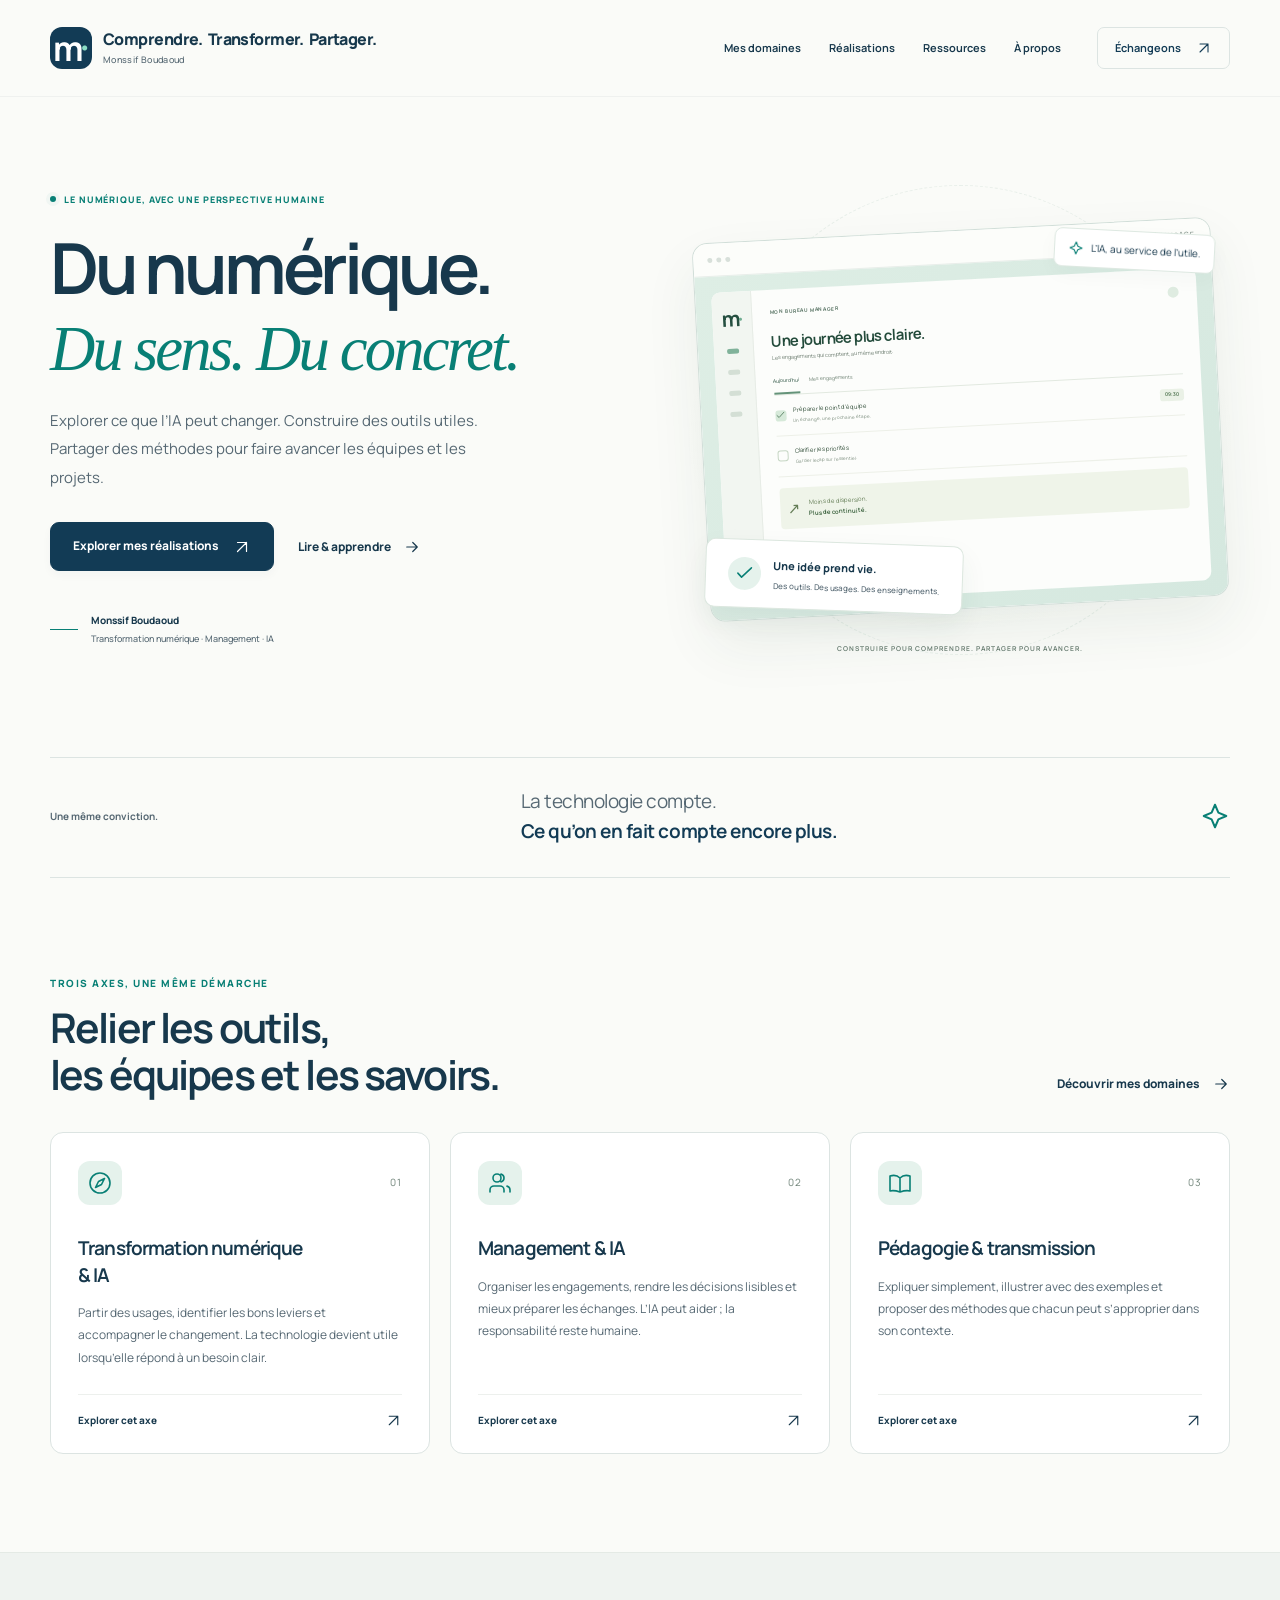
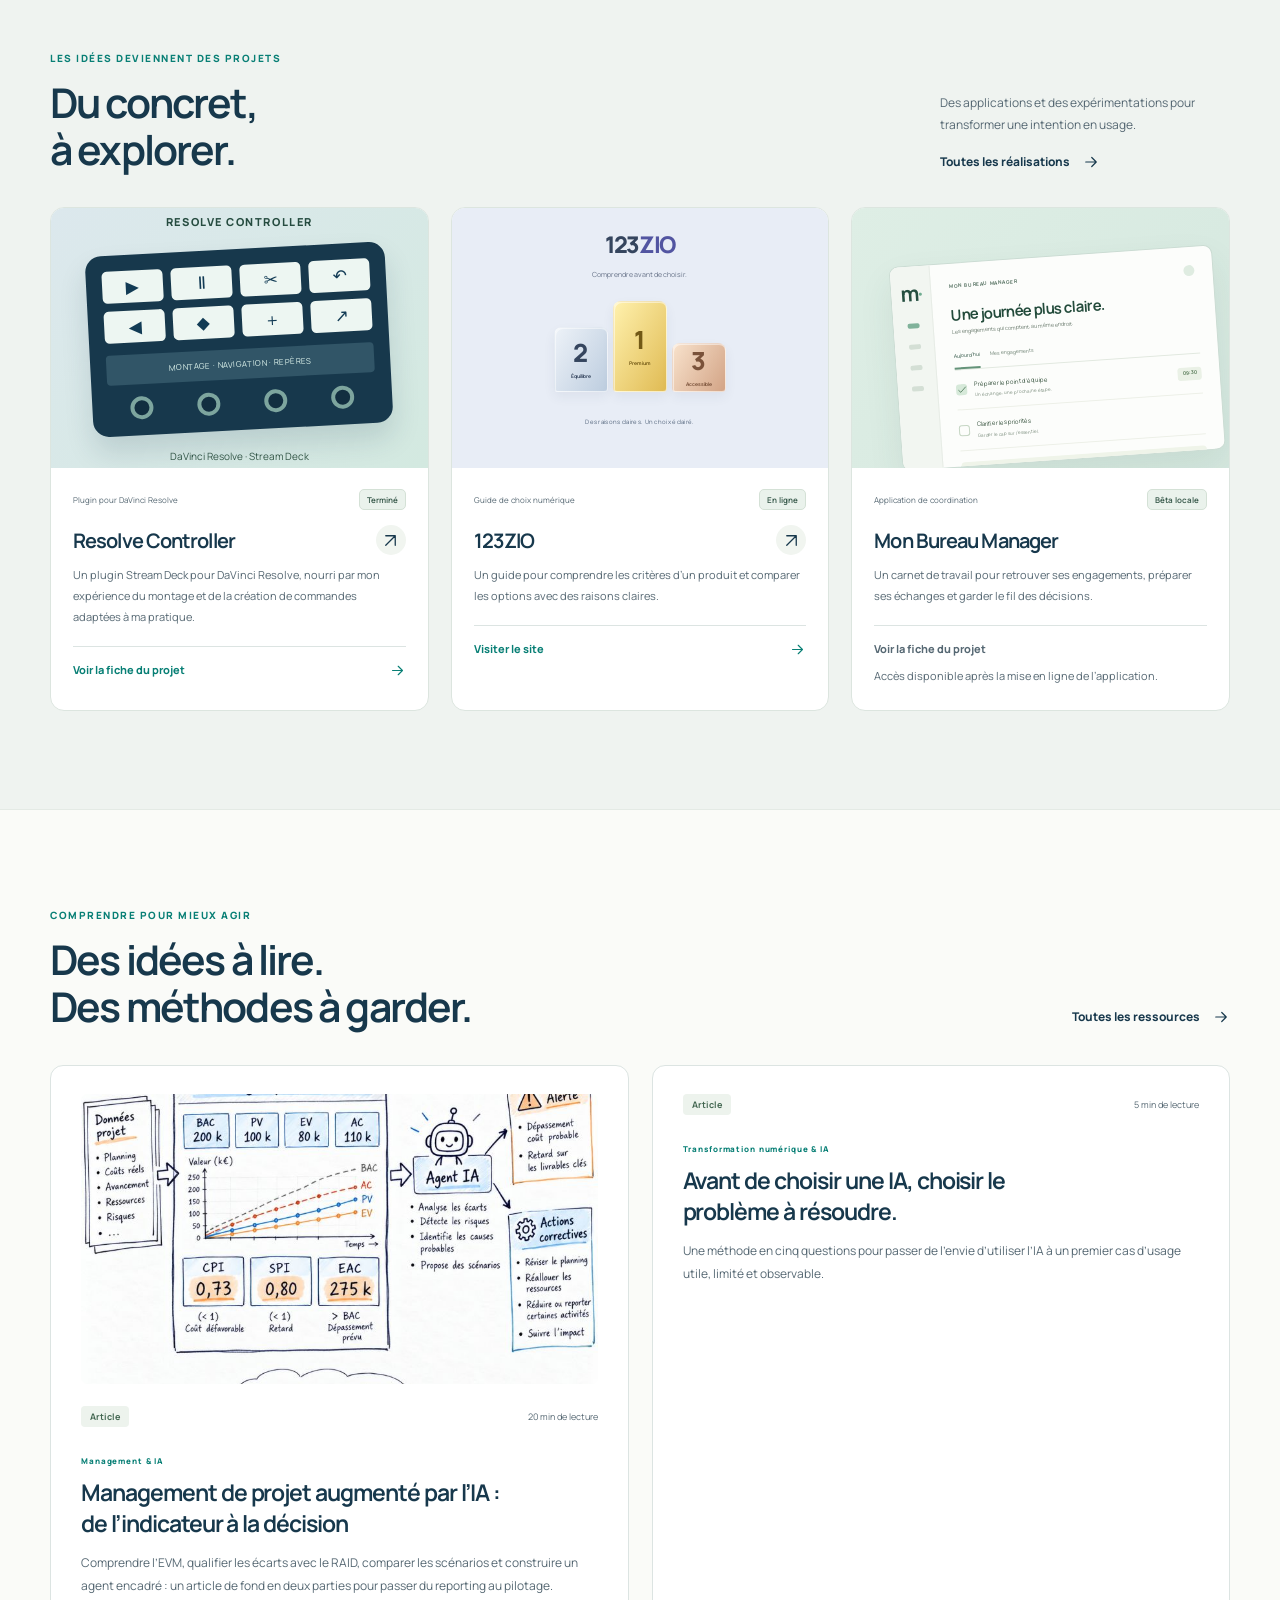
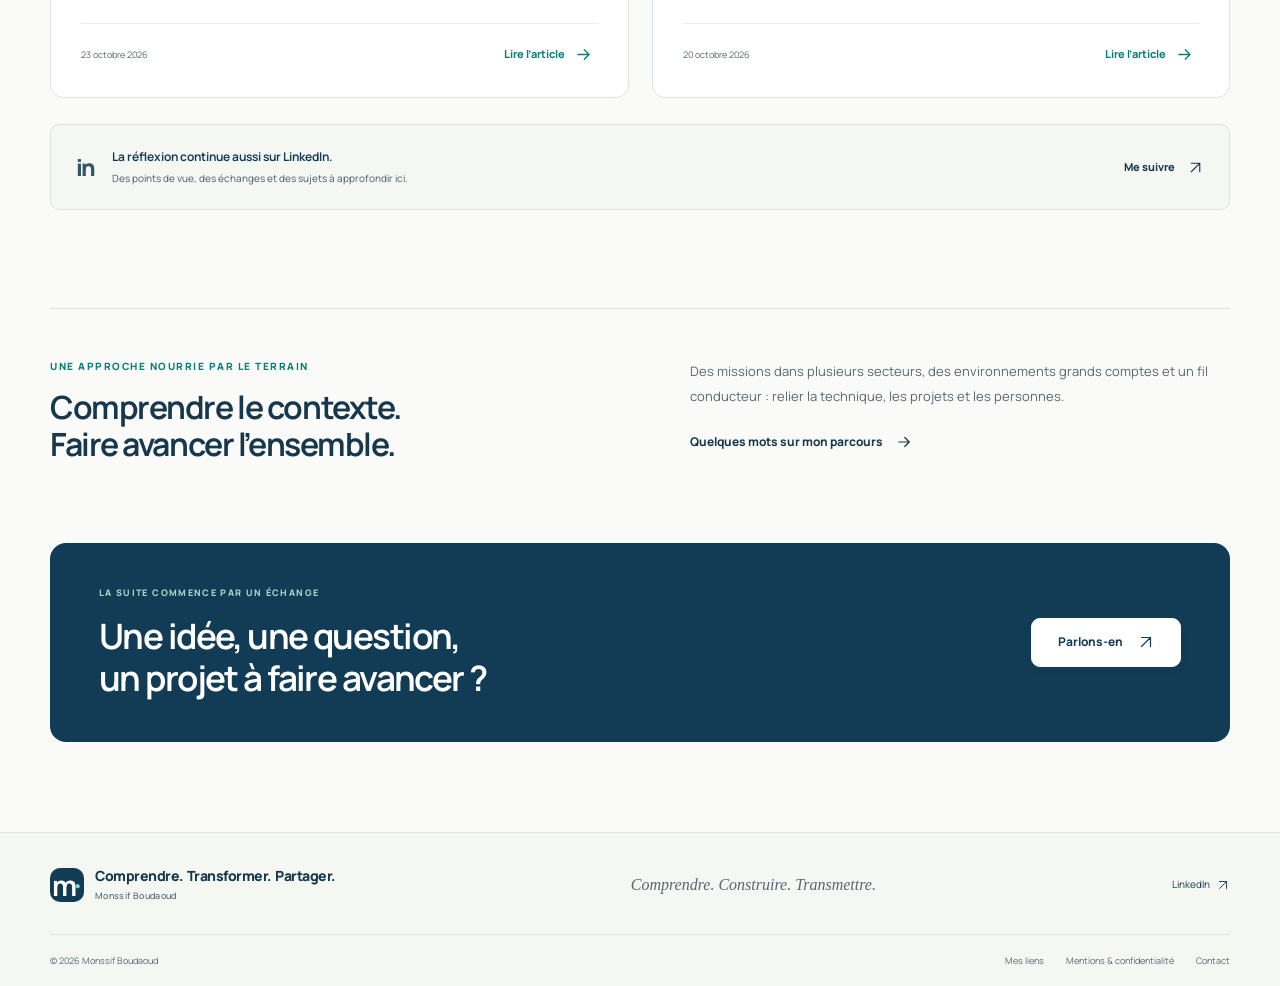
==== commit 2e7ac984: "add stream deck davinchi resolv and 123zio sections" ====
--- a/index.html
+++ b/index.html
@@ -1,2 +1,2 @@
-<!DOCTYPE html><html lang="fr" style="--navy:#123b55;--teal:#087f75"><head><meta charset="UTF-8"><meta name="viewport" content="width=device-width, initial-scale=1"><meta name="theme-color" content="#123b55"><title>Monssif Boudaoud — Comprendre. Transformer. Partager.</title><meta name="description" content="Transformation numérique, management et IA : des projets concrets, des méthodes utiles et des connaissances à partager. Par Monssif Boudaoud."><link rel="canonical" href="https://www.monssif-tech.com/"><link rel="icon" href="/favicon.svg" type="image/svg+xml"><meta property="og:type" content="website"><meta property="og:locale" content="fr_FR"><meta property="og:title" content="Monssif Boudaoud — Comprendre. Transformer. Partager."><meta property="og:description" content="Transformation numérique, management et IA : des projets concrets, des méthodes utiles et des connaissances à partager. Par Monssif Boudaoud."><meta property="og:url" content="https://www.monssif-tech.com/"><meta property="og:site_name" content="Comprendre. Transformer. Partager."><meta property="og:image" content="https://www.monssif-tech.com/images/social-cover.png"><meta property="og:image:width" content="1200"><meta property="og:image:height" content="630"><meta property="og:image:alt" content="Comprendre. Transformer. Partager. — Transformation numérique, management et transmission"><meta name="twitter:card" content="summary_large_image"><script type="application/ld+json">{"@context":"https://schema.org","@type":"WebSite","name":"Comprendre. Transformer. Partager.","url":"https://www.monssif-tech.com","description":"Transformation numérique, management et IA : des projets concrets, des méthodes utiles et des connaissances à partager. Par Monssif Boudaoud."}</script><style>@font-face{font-family:Manrope Variable;font-style:normal;font-display:swap;font-weight:200 800;src:url([data-uri])format("woff2-variations");unicode-range:U+460-52F,U+1C80-1C8A,U+20B4,U+2DE0-2DFF,U+A640-A69F,U+FE2E-FE2F}@font-face{font-family:Manrope Variable;font-style:normal;font-display:swap;font-weight:200 800;src:url(/assets/manrope-cyrillic-wght-normal.Dvxsihut.woff2)format("woff2-variations");unicode-range:U+301,U+400-45F,U+490-491,U+4B0-4B1,U+2116}@font-face{font-family:Manrope Variable;font-style:normal;font-display:swap;font-weight:200 800;src:url(/assets/manrope-greek-wght-normal.DL7QRZyv.woff2)format("woff2-variations");unicode-range:U+370-377,U+37A-37F,U+384-38A,U+38C,U+38E-3A1,U+3A3-3FF}@font-face{font-family:Manrope Variable;font-style:normal;font-display:swap;font-weight:200 800;src:url(/assets/manrope-vietnamese-wght-normal.usUDDRr7.woff2)format("woff2-variations");unicode-range:U+102-103,U+110-111,U+128-129,U+168-169,U+1A0-1A1,U+1AF-1B0,U+300-301,U+303-304,U+308-309,U+323,U+329,U+1EA0-1EF9,U+20AB}@font-face{font-family:Manrope Variable;font-style:normal;font-display:swap;font-weight:200 800;src:url(/assets/manrope-latin-ext-wght-normal.Ch3YOpNY.woff2)format("woff2-variations");unicode-range:U+100-2BA,U+2BD-2C5,U+2C7-2CC,U+2CE-2D7,U+2DD-2FF,U+304,U+308,U+329,U+1D00-1DBF,U+1E00-1E9F,U+1EF2-1EFF,U+2020,U+20A0-20AB,U+20AD-20C0,U+2113,U+2C60-2C7F,U+A720-A7FF}@font-face{font-family:Manrope Variable;font-style:normal;font-display:swap;font-weight:200 800;src:url(/assets/manrope-latin-wght-normal.DHIcAJRg.woff2)format("woff2-variations");unicode-range:U+??,U+131,U+152-153,U+2BB-2BC,U+2C6,U+2DA,U+2DC,U+304,U+308,U+329,U+2000-206F,U+20AC,U+2122,U+2191,U+2193,U+2212,U+2215,U+FEFF,U+FFFD}@media print{.header,.footer,.contact-band,.article-aside,.filters,.back-link,.article-end,.menu-toggle{display:none!important}body{color:#111!important;background:#fff!important}.container{width:100%!important;max-width:none!important}.article-layout{display:block!important}.article-header,.page-intro{padding:0 0 20px!important}h1{font-size:30pt!important}h2{font-size:20pt!important}p,li{color:#222!important}.prose{font-size:11pt!important}.prose a{text-decoration:underline!important}a[href^=https]:after{content:" (" attr(href) ")";font-size:8pt}h2,h3{break-after:avoid}img,figure{break-inside:avoid}.project-visual{max-height:220px}.author-line{margin-bottom:20px}}:root{--navy:#123b55;--teal:#087f75;--ink:#17384c;--muted:#566873;--paper:#fafbf8;--white:#fff;--line:#dce4e2;--mint:#e5f2ec;--soft:#eff3f0;--serif:Georgia, "Times New Roman", serif;--radius:20px}*{box-sizing:border-box}html{scroll-behavior:smooth;scroll-padding-top:110px}body{background:var(--paper);color:var(--ink);-webkit-font-smoothing:antialiased;margin:0;font-family:Manrope Variable,Manrope,Arial,sans-serif;font-size:15px;line-height:1.7}a{color:inherit;text-decoration:none}button,input,select{font:inherit}button,a,input,select{-webkit-tap-highlight-color:transparent}button{cursor:pointer}button:disabled{cursor:default}img{max-width:100%;height:auto;display:block}svg{vertical-align:middle;flex-shrink:0}figure,h1,h2,h3,h4,p{margin:0}h1,h2,h3,h4{letter-spacing:-.045em;font-weight:650;line-height:1.15}h1{font-size:clamp(42px,5.4vw,78px)}h2{font-size:clamp(31px,3.2vw,46px)}h3{font-size:23px}p{color:var(--muted)}em{font-family:var(--serif);letter-spacing:-.045em;color:var(--teal);font-weight:400}::selection{color:var(--navy);background:#c2e9d9}:focus-visible{outline:3px solid var(--teal);outline-offset:5px;border-radius:4px}[hidden]{display:none!important}.container{width:min(1180px,100% - 80px);margin-inline:auto}.section{padding-block:98px}.eyebrow{color:var(--teal);letter-spacing:.15em;font-size:10px;font-weight:800;line-height:1.5;display:block}.sr-only,.skip-link:not(:focus){clip:rect(0, 0, 0, 0);white-space:nowrap;border:0;width:1px;height:1px;margin:-1px;padding:0;position:absolute;overflow:hidden}.skip-link{z-index:100;background:var(--navy);color:#fff;padding:12px 18px;position:fixed;top:12px;left:12px}.legacy-anchor{scroll-margin-top:110px}.button,.text-link{justify-content:center;align-items:center;gap:14px;font-size:12px;font-weight:750;display:inline-flex}.button{border:1px solid var(--navy);background:var(--navy);color:#fff;border-radius:9px;min-height:49px;padding:13px 22px;transition:transform .2s,background .2s;box-shadow:0 4px 10px #17384c09}.button:hover{background:#245771;transform:translateY(-2px)}.button.secondary{color:var(--navy);border-color:var(--line);background:0 0}.button.light{color:var(--navy);background:#fff;border-color:#fff}.text-link{justify-content:flex-start;gap:12px;line-height:1.5}.text-link svg,.round-arrow{transition:transform .2s}.text-link:hover svg,.project-card-link:hover .round-arrow{transform:translate(3px,-2px)}.actions{flex-wrap:wrap;align-items:center;gap:24px;display:flex}.header{z-index:30;background:color-mix(in srgb, var(--paper) 95%, transparent);backdrop-filter:blur(15px);border-bottom:1px solid #17384c0c;position:sticky;top:0}.header-inner{justify-content:space-between;align-items:center;gap:30px;height:96px;display:flex}.brand{letter-spacing:-.035em;flex-shrink:0;align-items:center;gap:11px;font-size:16px;font-weight:800;line-height:1.2;display:inline-flex}.brand small{color:var(--muted);letter-spacing:.04em;margin-top:6px;font-size:9px;font-weight:500;display:block}.brand>span:last-child{min-width:0}.brand-slogan{flex-wrap:nowrap;gap:.3em;display:flex}.brand-slogan>span{white-space:nowrap}.brand-mark{flex-shrink:0}@media (width<=900px){.brand-slogan{flex-direction:column;gap:0;line-height:1.15}}.header .brand{max-width:calc(100% - 100px)}.brand-mark{background:var(--navy);color:#fff;letter-spacing:-.12em;border-radius:12px;justify-content:center;align-items:center;width:42px;height:42px;padding-right:5px;font-size:34px;font-weight:700;line-height:1;display:inline-flex}.brand-mark>span{color:#8bddc4;align-self:flex-end;margin-bottom:5px;font-size:35px}.navigation{align-items:center;gap:28px;font-size:11px;font-weight:650;display:flex}.navigation>a{padding-block:10px}.navigation>a[aria-current],.navigation>a:hover{color:var(--teal)}.navigation .nav-contact{border:1px solid var(--line);color:var(--navy);border-radius:7px;align-items:center;gap:15px;margin-left:8px;padding:11px 17px;display:flex}.menu-toggle{border:1px solid var(--line);color:var(--navy);background:0 0;border-radius:7px;padding:9px 12px;font-size:12px;font-weight:700;display:none}.menu-toggle span{margin-left:8px}.hero{grid-template-columns:1.12fr 1fr;align-items:center;gap:35px;min-height:660px;padding-block:65px 80px;display:grid}.hero-eyebrow{letter-spacing:.1em;align-items:center;gap:8px;font-size:9px;display:flex}.live-dot{background:var(--teal);border-radius:50%;width:6px;height:6px;box-shadow:0 0 0 4px #087f750a}.hero h1{letter-spacing:-.06em;margin:24px 0;font-size:clamp(46px,5.5vw,78px);line-height:1.07}.hero h1 em{white-space:nowrap;font-size:.89em;display:inline-block}.hero-copy>p{max-width:455px;font-size:15px;line-height:1.9}.hero .actions{gap:24px;margin-top:30px}.hero-signature{align-items:center;gap:13px;margin-top:41px;font-size:10px;font-weight:750;display:flex}.hero-signature small{color:var(--muted);margin-top:2px;font-size:9px;font-weight:500;display:block}.signature-line{background:var(--teal);width:28px;height:1px}.hero-art{isolation:isolate;justify-content:center;align-items:center;min-height:430px;display:flex;position:relative}.hero-art:before{content:"";z-index:-2;background:radial-gradient(#cce5d68c,#0000 69%);position:absolute;inset:8% -2% 0}.orbit{z-index:-1;border:1px solid #bfd4c94d;border-radius:50%;width:375px;height:375px;position:absolute}.orbit-two{border-style:dashed;border-color:#bfd4c94d;width:470px;height:470px}.hero-window{background:#fff;border:1px solid #d1ded8;border-radius:15px;width:96%;overflow:hidden;transform:rotate(-3deg);box-shadow:0 25px 55px #274c3b13}.window-bar{background:#fcfdfa;border-bottom:1px solid #e9eeea;align-items:center;gap:4px;height:33px;padding:0 14px;display:flex}.window-bar>span{background:#d8e0da;border-radius:50%;width:5px;height:5px}.window-bar small{letter-spacing:.15em;color:#65786f;margin-left:auto;font-size:7px}.hero-window .project-visual{aspect-ratio:1.5;border-radius:0}.hero-window .mini-app{width:94%;height:91%;box-shadow:none;border:0;transform:none}.art-label{z-index:3;background:#fff;border:1px solid #dde8e1;border-radius:8px;align-items:center;gap:7px;padding:10px 13px;font-size:10px;display:flex;position:absolute;box-shadow:0 7px 20px #274c3b08}.art-label-top{top:26px;right:15px;transform:rotate(3deg)}.art-label svg{color:var(--teal)}.art-note{background:#fff;border:1px solid #dce7df;border-radius:10px;align-items:center;gap:12px;padding:16px 22px;font-size:11px;font-weight:750;display:flex;position:absolute;bottom:23px;left:15px;transform:rotate(2deg);box-shadow:0 12px 28px #274c3b10}.art-note small{color:var(--muted);margin-top:3px;font-size:8px;font-weight:500;display:block}.note-icon{background:var(--mint);width:33px;height:33px;color:var(--teal);border-radius:50%;justify-content:center;align-items:center;display:flex}.art-caption{text-align:center;letter-spacing:.15em;color:#677c70;font-size:6.7px;font-weight:650;position:absolute;bottom:-20px;left:0;right:0}.conviction{border-block:1px solid var(--line);justify-content:space-between;align-items:center;gap:30px;padding:28px 0 30px;display:flex}.conviction>span{color:var(--muted);font-size:10px;font-weight:700}.conviction p{letter-spacing:-.025em;font-size:19px;line-height:1.6}.conviction strong{color:var(--navy);font-weight:650}.conviction svg{color:var(--teal)}.section-heading{justify-content:space-between;align-items:flex-end;gap:36px;margin-bottom:34px;display:flex}.section-heading h2{margin-top:13px}.section-heading>.text-link{white-space:nowrap;margin-bottom:5px}.heading-aside{max-width:290px;font-size:12px;line-height:1.8}.heading-aside .text-link{margin-top:18px}.domain-grid{grid-template-columns:repeat(3,minmax(0,1fr));gap:20px;display:grid}.domain-card{border:1px solid var(--line);background:#fff;border-radius:13px;flex-direction:column;padding:28px 27px 24px;transition:transform .25s,border-color .25s;display:flex}.domain-card:hover{border-color:#8ebcaf;transform:translateY(-5px)}.domain-card-top{justify-content:space-between;align-items:center;margin-bottom:30px;display:flex}.icon-tile{background:var(--mint);width:44px;height:44px;color:var(--teal);border-radius:12px;justify-content:center;align-items:center;display:inline-flex}.index{color:#6e8277;letter-spacing:.1em;font-size:10px}.domain-card h3{max-width:230px;font-size:19px;line-height:1.4}.domain-card>p{margin-top:14px;margin-bottom:25px;font-size:12px;line-height:1.85}.card-discover{border-top:1px solid #edf0ed;justify-content:space-between;align-items:center;margin-top:auto;padding-top:17px;font-size:10px;font-weight:750;display:flex}.work-section{background:#eff3f0;border-block:1px solid #e4eae5}.project-grid{grid-template-columns:repeat(3,minmax(0,1fr));gap:22px;display:grid}.project-card{background:#fff;border:1px solid #dce5df;border-radius:14px;min-width:0;overflow:hidden}.project-card-link{height:100%;transition:background .25s;display:block}.project-card-link:hover{background:#fdfefc}.project-visual{aspect-ratio:1.45;color:#264c40;background:#ddebe3;justify-content:center;align-items:center;display:flex;position:relative;overflow:hidden}.project-visual.manager{background:linear-gradient(130deg,#deeee5,#d5e8df)}.mini-app{background:#fcfdfb;border:1px solid #cbdcd3;border-radius:9px;width:86%;height:79%;font-family:Manrope Variable,Arial,sans-serif;display:flex;overflow:hidden;transform:translate(5%,10%)rotate(-4deg);box-shadow:0 16px 35px #2f514316}.mini-sidebar{background:#f2f6f1;border-right:1px solid #e7ece6;flex-direction:column;flex-shrink:0;align-items:center;gap:16px;width:40px;padding-top:14px;display:flex}.mini-sidebar b{color:#254f40;letter-spacing:-.12em;font-size:21px;line-height:1.3}.mini-sidebar b span{color:#70ad91}.mini-sidebar i{background:#d4dfd5;border-radius:2px;width:12px;height:5px}.mini-sidebar i.active{background:#80b29a}.mini-main{flex:1;min-width:0;padding:18px}.mini-top{letter-spacing:.12em;color:#667f70;justify-content:space-between;align-items:center;margin-bottom:14px;font-size:5px;font-weight:800;display:flex}.mini-dot{background:#dfece1;border-radius:50%;width:11px;height:11px}.mini-main h4{letter-spacing:-.04em;color:#234b3b;font-size:15px}.mini-main>p{color:#718074;margin-top:4px;font-size:5.5px}.mini-tabs{color:#6f8375;border-bottom:1px solid #e2e9e0;gap:10px;height:18px;margin-top:15px;font-size:5px;display:flex}.mini-tabs .active{color:#274e3d;border-bottom:2px solid #649379}.mini-task{color:#35513c;border-bottom:1px solid #edf0e8;align-items:center;gap:7px;padding:10px 0;font-size:6px;display:flex}.mini-task small{color:#7a8c7c;margin-top:2px;font-size:4.5px;display:block}.mini-task>b{color:#557855;background:#eaf1e6;border-radius:3px;margin-left:auto;padding:2px 5px;font-size:5px}.check-square{color:#4d7858;background:#d6e9d9;border-radius:3px;justify-content:center;align-items:center;width:11px;height:11px;display:inline-flex}.check-square.empty{background:0 0;border:1px solid #c6d6c4}.mini-insight{color:#647d56;background:#eff4e9;border-radius:4px;align-items:center;gap:8px;margin-top:11px;padding:8px;font-size:6px;display:flex}.mini-insight>span{font-size:15px}.mini-insight strong{color:#3c633f;font-weight:650}.project-card-content{padding:21px 22px 26px}.card-meta{color:var(--muted);justify-content:space-between;align-items:center;gap:8px;font-size:8px;display:flex}.status{color:#3b5c4e;white-space:nowrap;background:#eaf2ec;border:1px solid #d4e1d6;border-radius:5px;justify-content:center;align-items:center;padding:3px 7px;font-size:8px;font-weight:650;display:inline-flex}.card-title{justify-content:space-between;align-items:center;gap:8px;margin-top:15px;display:flex}.card-title h3{font-size:20px}.round-arrow{background:#f1f5f0;border-radius:50%;justify-content:center;align-items:center;width:30px;height:30px;display:flex}.project-card-content>p{margin-top:10px;font-size:11px;line-height:1.9}.project-visual.\31 23zio{background:#e8edf6}.choice-art{text-align:center;color:#35455e;align-self:stretch;width:100%;padding:25px 15px 17px}.choice-logo{letter-spacing:-.06em;font-size:23px;font-weight:800;line-height:1}.choice-logo>span{color:#5255a1}.choice-art>p{color:#677388;margin-top:9px;font-size:7px}.podium{justify-content:center;align-items:flex-end;gap:5px;margin:20px 0 14px;display:flex}.podium>div{border:1px solid #ffffff80;border-radius:8px 8px 4px 4px;flex-direction:column;justify-content:center;align-items:center;width:54px;display:flex;box-shadow:inset 1px 1px #ffffff80,0 5px 12px #33425a10}.podium span{font-size:25px;font-weight:800;line-height:1.2}.podium small{margin-top:5px;font-size:5px;font-weight:700}.silver{background:linear-gradient(120deg,#edf2f8,#bdcddf);height:65px}.gold{color:#725916;background:linear-gradient(120deg,#fff1ad,#e0bb54);height:91px}.bronze{color:#7a523a;background:linear-gradient(120deg,#f8e2cc,#d3a486);height:49px}.choice-bottom{letter-spacing:.05em;color:#56677e;font-size:6px}.project-visual.wellbeing{background:#f3ecdf}.wellbeing-art{text-align:center;isolation:isolate;color:#675e3e;flex-direction:column;justify-content:center;align-self:stretch;align-items:center;width:100%;height:100%;display:flex;position:relative}.sun-disc{z-index:-2;background:linear-gradient(#dfc48d,#ead9b6);border-radius:50%;width:105px;height:105px;position:absolute;top:22px;right:15%}.wellbeing-arc{z-index:-1;background:#e1e3d1;border-radius:50%;width:120%;height:120%;position:absolute;top:48%;left:0;transform:rotate(-12deg)}.wellbeing-caption{letter-spacing:.17em;color:#72663f;margin-top:45px;margin-bottom:15px;font-size:6px}.wellbeing-art h4{font-family:var(--serif);letter-spacing:-.04em;font-size:36px;font-weight:400;line-height:1.05}.wellbeing-bottom{color:#606648;margin-top:18px;font-size:6px}.resource-grid{grid-template-columns:repeat(2,minmax(0,1fr));gap:23px;display:grid}.resource-card-link{border:1px solid var(--line);background:#fff;border-radius:13px;flex-direction:column;min-width:0;padding:28px 30px;display:flex}.resource-card-top{color:var(--muted);justify-content:space-between;align-items:center;gap:10px;margin-bottom:28px;font-size:9px;display:flex}.tag{color:#426650;background:#edf3ed;border-radius:4px;align-items:center;padding:3px 9px;font-size:9px;font-weight:700;line-height:1.7;display:inline-flex}.resource-theme{letter-spacing:.11em;font-size:8px}.resource-card h3{max-width:420px;margin-top:10px;font-size:23px;line-height:1.35}.resource-card-link:hover h3{color:var(--teal)}.resource-card-link>p{margin:13px 0 25px;font-size:12px;line-height:1.9}.resource-card-bottom{color:var(--muted);border-top:1px solid #e9eeea;justify-content:space-between;align-items:center;gap:10px;margin-top:auto;padding-top:16px;font-size:9px;display:flex}.resource-read{color:var(--navy);padding:5px}.linkedin-strip{border:1px solid var(--line);background:#f4f7f2;border-radius:9px;align-items:center;gap:17px;margin-top:26px;padding:22px 25px;display:flex}.linkedin-icon{letter-spacing:-.07em;color:#31546b;font-size:23px;font-weight:800}.linkedin-strip p{color:var(--navy);font-size:12px;font-weight:650}.linkedin-strip small{color:var(--muted);margin-top:3px;font-size:10px;font-weight:450;display:block}.linkedin-strip .text-link{white-space:nowrap;margin-left:auto;font-size:11px}.about-strip{border-top:1px solid var(--line);grid-template-columns:1fr 1fr;gap:100px;padding:50px 0 80px;display:grid}.about-strip h2{margin-top:15px;font-size:32px}.about-strip p{margin-bottom:19px;font-size:13px;line-height:1.9}.contact-band{background:var(--navy);color:#fff;border-radius:16px;justify-content:space-between;align-items:center;gap:30px;margin-bottom:90px;padding:43px 49px;display:flex}.contact-band .eyebrow{color:#a6d8c9;font-size:9px}.contact-band h2{margin-top:15px;font-size:35px;line-height:1.2}.contact-band .button{flex-shrink:0;min-width:150px}.footer{border-top:1px solid var(--line);background:#f5f7f2;padding-top:35px}.footer-top{justify-content:space-between;align-items:center;gap:30px;padding-bottom:32px;display:flex}.footer-top .brand-mark{border-radius:10px;width:34px;height:34px;font-size:28px}.footer-top .brand-mark>span{margin-bottom:4px;font-size:28px}.footer-top .brand{font-size:14px}.footer-top>p{font-family:var(--serif);color:var(--muted);font-size:16px;font-style:italic}.footer-social{gap:22px;font-size:10px;display:flex}.footer-social a{align-items:center;gap:6px;display:inline-flex}.footer-bottom{border-top:1px solid var(--line);color:var(--muted);justify-content:space-between;gap:20px;padding-block:18px;font-size:9px;display:flex}.footer-bottom>div{gap:22px;display:flex}.footer a:hover{color:var(--teal)}.page-intro{padding:75px 0 56px}.page-intro h1{margin-top:20px;font-size:clamp(38px,4.6vw,66px);line-height:1.12}.page-intro>p{max-width:650px;margin-top:25px;font-size:15px;line-height:1.9}.page-intro>.button{margin-top:30px}.anchor-nav{flex-wrap:wrap;gap:14px;margin-top:30px;display:flex}.anchor-nav a{border:1px solid var(--line);background:#fff;border-radius:6px;align-items:center;gap:15px;padding:9px 15px;font-size:11px;display:flex}.catalog{padding-bottom:90px}.catalog-note{max-width:750px;margin-top:24px;font-size:11px;line-height:1.9}.domain-detail{border-top:1px solid var(--line);grid-template-columns:1fr 1.2fr;gap:100px;padding-block:65px;display:grid}.domain-detail-title .large{width:62px;height:62px;margin-top:25px;display:flex}.domain-detail h2{margin-top:25px;font-size:36px}.domain-detail-title>p{margin-top:20px;font-size:13px;line-height:1.9}.domain-detail-body>h3{margin:10px 0 20px;font-size:20px}.domain-detail-body .resource-grid{margin-bottom:30px}.domain-detail-body .project-card{max-width:420px}.domain-detail:last-of-type{margin-bottom:45px}.principles{margin:0;padding:0;list-style:none}.principles li{border-bottom:1px solid var(--line);align-items:flex-start;gap:13px;padding:12px 0;font-size:13px;display:flex}.principles svg{color:var(--teal);margin-top:3px}.example-box{background:var(--mint);border-radius:10px;margin:28px 0 35px;padding:25px}.example-box>p{color:#3d6054;margin-top:13px;font-size:12px;line-height:1.9}.single{grid-template-columns:1fr}.detail-intro{padding-top:45px}.back-link{color:var(--muted);margin-bottom:35px;font-size:11px;display:inline-block}.back-link:hover{color:var(--teal)}.detail-heading{justify-content:space-between;align-items:flex-start;gap:25px;display:flex}.detail-heading h1{margin-top:16px;font-size:clamp(38px,4.5vw,64px)}.detail-heading .status{margin-top:10px;padding:5px 10px;font-size:10px}.lead{max-width:760px;margin-top:25px;font-size:16px;line-height:1.9}.project-facts{border-block:1px solid var(--line);grid-template-columns:1.3fr 1fr 1fr;gap:30px;margin-top:36px;padding-block:22px;display:grid}.project-facts span{letter-spacing:.1em;color:var(--muted);font-size:8px;font-weight:650;display:block}.project-facts strong{margin-top:6px;font-size:11px;font-weight:650;display:block}.project-figure{margin:35px 0 55px}.project-figure>.project-visual{aspect-ratio:2.9;border-radius:16px}.project-figure .mini-app{width:470px;height:300px;max-height:90%;transform:translateY(15px)rotate(-3deg)}.project-figure .mini-main{padding:24px}.project-figure .mini-main h4{font-size:23px}.project-figure .mini-main>p{font-size:8px}.project-figure .mini-top{font-size:7px}.project-figure .mini-task{padding:12px 0;font-size:8px}.project-figure .mini-task small{font-size:6px}.project-figure .mini-tabs{font-size:7px}.project-figure .mini-insight{font-size:8px}.project-figure .choice-art{padding:30px}.project-figure .choice-logo{font-size:34px}.project-figure .choice-art>p{font-size:10px}.project-figure .podium>div{width:80px}.project-figure .podium .silver{height:100px}.project-figure .podium .gold{height:140px}.project-figure .podium .bronze{height:75px}.project-figure .podium small{font-size:8px}.project-figure .podium span{font-size:36px}.project-figure .choice-bottom{font-size:9px}.project-figure .wellbeing-art h4{font-size:62px}.project-figure .wellbeing-caption,.project-figure .wellbeing-bottom{font-size:9px}.project-figure .sun-disc{width:220px;height:220px;top:10%;right:26%}.project-figure .wellbeing-arc{height:160%;top:55%}.project-figure figcaption,.prose figcaption{color:var(--muted);text-align:center;margin-top:10px;font-size:9px}.article-layout{grid-template-columns:minmax(0,740px) 240px;justify-content:space-between;gap:65px;padding-bottom:70px;display:grid}.prose{font-size:15px;line-height:1.95}.prose h2{letter-spacing:-.035em;margin:38px 0 18px;font-size:29px;line-height:1.3}.prose h2:first-child{margin-top:0}.prose h3{margin:28px 0 13px;font-size:21px}.prose p{margin-bottom:19px}.prose a:not(.button):not(.text-link){text-underline-offset:4px;color:var(--teal);text-decoration:underline}.prose ul,.prose ol{color:var(--muted);margin-bottom:25px;padding-left:24px}.prose li{margin:8px 0;padding-left:4px}.prose strong{color:var(--navy);font-weight:750}.prose blockquote{border-left:3px solid var(--teal);background:var(--mint);border-radius:0 10px 10px 0;margin:30px 0;padding:10px 23px}.prose blockquote p{font-family:var(--serif);color:var(--navy);margin:0;font-size:22px;line-height:1.6}.prose img{border:1px solid var(--line);border-radius:10px}.prose .actions{margin-top:30px}.article-aside{border-top:1px solid var(--teal);background:#eff4ee;border-radius:0 0 9px 9px;align-self:start;padding:23px;position:sticky;top:125px}.article-aside p{margin:17px 0;font-size:12px;line-height:1.9}.article-aside .text-link{font-size:10px}.article-header{max-width:950px;padding:45px 0}.article-header h1{max-width:920px;margin-top:23px;font-size:clamp(35px,4.5vw,62px);line-height:1.2}.article-tags{color:var(--teal);align-items:center;gap:14px;font-size:10px;display:flex}.article-tags .tag{font-size:9px}.article-header .lead{max-width:800px;font-size:17px}.author-line{align-items:center;gap:12px;margin-top:30px;display:flex}.author-initials{width:38px;height:38px;color:var(--teal);background:#e4eee6;border-radius:50%;justify-content:center;align-items:center;font-size:10px;font-weight:750;display:flex}.author-line strong{font-size:11px;display:block}.author-line>div>span{color:var(--muted);margin-top:2px;font-size:10px;display:block}.article-end{background:var(--mint);border-radius:10px;margin-top:45px;padding:27px}.article-end h2{margin-top:14px;font-size:26px}.article-end p{font-size:13px}.resource-library{padding-bottom:80px}.filters{border:1px solid var(--line);background:#eef3ef;border-radius:12px;grid-template-columns:minmax(200px,1.5fr) 1fr .8fr auto;align-items:stretch;gap:12px;padding:18px;display:grid}.search-field{align-items:center;gap:10px;display:flex;position:relative}.search-field>svg{color:var(--teal);pointer-events:none;position:absolute;left:14px}.search-field input{width:100%;height:100%;min-height:54px;color:var(--navy);background:#fff;border:1px solid #dce5dd;border-radius:7px;padding:13px 12px 13px 44px;font-size:11px}.select-field{background:#fff;border:1px solid #dce5dd;border-radius:7px;min-width:0;padding:6px 10px 5px}.select-field label{color:var(--muted);font-size:8px;display:block}.select-field select{width:100%;color:var(--navy);background:#fff;border:0;padding:3px 15px 3px 0;font-size:10px}.filter-reset{color:var(--teal);background:0 0;border:0;padding:8px;font-size:10px;font-weight:650}.results-line{justify-content:space-between;align-items:center;gap:15px;margin:25px 0;font-size:10px;display:flex}.results-line>span{color:var(--muted)}.resource-promise{border-top:1px solid var(--line);color:var(--teal);align-items:center;gap:18px;margin-top:40px;padding-top:30px;display:flex}.resource-promise p{color:var(--navy);font-size:13px}.resource-promise small{max-width:720px;color:var(--muted);margin-top:5px;font-size:11px;display:block}.empty-state{text-align:center;background:#eff4ee;border-radius:12px;padding:55px 20px}.empty-state h2{margin:20px 0 10px;font-size:25px}.empty-state p{font-size:13px}.empty-state .button{margin-top:25px}.about-hero{grid-template-columns:1fr 220px;align-items:center;gap:80px;padding:75px 0 60px;display:grid}.about-hero h1{margin-top:20px;font-size:clamp(36px,4.3vw,62px)}.portrait-frame{max-width:220px;position:relative}.portrait-frame img{aspect-ratio:1;object-fit:cover;border:1px solid #d7ded5;border-radius:18px;width:220px;box-shadow:12px 12px #e6eee4}.portrait-frame figcaption{color:var(--muted);text-align:center;margin-top:24px;font-size:9px}.about-body{grid-template-columns:1.5fr 1fr;gap:80px;padding-bottom:80px;display:grid}.principle-panel{border:1px solid var(--line);background:#eef3ec;border-radius:12px;align-self:start;padding:28px}.principle-panel .eyebrow{margin-bottom:15px}.principle-panel .principles li{font-size:12px}.principle-panel .principles li:last-child{border:0}.contact-grid{grid-template-columns:1fr 1fr;gap:25px;padding-bottom:100px;display:grid}.contact-card{border:1px solid var(--line);background:#fff;border-radius:15px;padding:35px;transition:border-color .2s}.contact-card:hover{border-color:#83aa97}.contact-card>.eyebrow{margin-top:28px}.contact-card h2{overflow-wrap:anywhere;margin-top:13px;font-size:26px;line-height:1.4}.contact-card>p{margin:15px 0 28px;font-size:12px}.links-page{text-align:center;max-width:600px;padding:65px 0 90px}.links-page>.brand-mark{margin-bottom:23px}.links-page h1{margin:15px 0;font-size:36px;line-height:1.3}.links-page>p{font-size:13px}.bio-links{text-align:left;gap:13px;margin-top:35px;display:grid}.bio-links a{border:1px solid var(--line);background:#fff;border-radius:10px;justify-content:space-between;align-items:center;gap:20px;padding:18px 22px;font-size:13px;font-weight:750;display:flex}.bio-links small{color:var(--muted);margin-top:4px;font-size:10px;font-weight:450;display:block}.bio-links a:hover{border-color:var(--teal);background:#f3f8f1}.narrow{max-width:800px}.legal{max-width:800px;padding-bottom:80px;font-size:13px}.legal h2{font-size:24px}@media (prefers-reduced-motion:no-preference){.hero-copy{animation:.7s ease-out both arrive}.hero-art{animation:.9s ease-out .12s both arrive}.art-label-top{animation:8s ease-in-out infinite label-float}.art-note{animation:9s ease-in-out infinite note-float}@keyframes arrive{0%{opacity:0;transform:translateY(12px)}to{opacity:1;transform:translateY(0)}}@keyframes label-float{0%,to{transform:translateY(0)rotate(3deg)}50%{transform:translateY(-5px)rotate(3deg)}}@keyframes note-float{0%,to{transform:translateY(0)rotate(2deg)}50%{transform:translateY(4px)rotate(2deg)}}}@media (width>=1500px){.hero{min-height:710px}.hero h1{font-size:84px}.hero-art{min-height:460px}}@media (width<=1100px){.container{width:calc(100% - 60px)}.navigation{gap:18px}.hero{gap:25px;min-height:600px}.hero h1{font-size:60px}.hero .actions{gap:18px}.hero .button{padding:12px 16px;font-size:11px}.hero .text-link{font-size:11px}.orbit{width:310px;height:310px}.orbit-two{width:390px;height:390px}.domain-card{padding:23px}.domain-card h3{font-size:18px}.card-meta{font-size:7px}.project-card-content{padding:19px}.card-title h3{font-size:18px}.domain-detail{gap:55px}.article-layout{grid-template-columns:minmax(0,1fr) 220px;gap:40px}.filters{grid-template-columns:1.3fr 1fr .8fr}.filter-reset{grid-column:1/-1;justify-self:end;padding:0}.project-grid{gap:16px}.about-body{gap:45px}}@media (width<=900px){.header-inner{height:78px}.menu-toggle{display:block}.navigation{background:var(--paper);border-bottom:1px solid var(--line);padding:18px 30px;display:none;position:absolute;top:78px;left:0;right:0;box-shadow:0 16px 24px #17384c0b}.navigation.is-open{flex-direction:column;align-items:stretch;gap:0;display:flex}.navigation>a{padding:13px 0}.navigation .nav-contact{justify-content:space-between;margin:10px 0 3px}.hero{grid-template-columns:1fr 1fr;min-height:570px;padding-block:55px}.hero h1{font-size:49px}.hero-copy>p{font-size:13px}.hero-eyebrow{font-size:7px}.hero .actions{flex-direction:column;align-items:flex-start;gap:18px}.hero-art{min-height:350px}.hero-window{width:100%}.hero-window .mini-app{width:97%;height:97%}.hero-window .mini-main{padding:13px}.hero-window .mini-main h4{font-size:12px}.art-label{padding:8px;font-size:8px;top:5px}.art-note{gap:8px;padding:12px;font-size:9px;bottom:5px;left:0}.art-note small{font-size:6px}.art-caption{font-size:5px;bottom:-20px}.orbit{width:250px;height:250px}.orbit-two{width:320px;height:320px}.section{padding-block:70px}.domain-grid{gap:13px}.domain-card{padding:20px}.domain-card-top{margin-bottom:20px}.domain-card h3{font-size:16px}.domain-card>p{font-size:11px}.project-grid{grid-template-columns:repeat(2,minmax(0,1fr))}.project-grid .project-card:last-child{grid-column:auto}.project-grid .project-card:only-child{max-width:500px}.project-grid .project-card:last-child:nth-child(3){grid-column:1/-1;width:calc(50% - 8px);display:block}.conviction p{font-size:17px}.conviction>span{font-size:9px}.resource-card-link{padding:24px}.resource-card h3{font-size:21px}.about-strip{gap:40px}.contact-band{padding:35px}.contact-band h2{font-size:30px}.footer-top>p{display:none}.project-figure>.project-visual{aspect-ratio:2.5}.domain-detail{grid-template-columns:1fr 1fr;gap:40px}.domain-detail h2{font-size:29px}.about-hero{grid-template-columns:1fr 170px;gap:35px}.portrait-frame img{width:170px}.about-hero h1{font-size:43px}.about-hero .lead{font-size:14px}.contact-card{padding:27px}.contact-card h2{font-size:22px}}@media (width<=650px){.container{width:calc(100% - 40px)}h2{font-size:32px}.brand{font-size:14px}.brand small{font-size:8px}.brand-mark{width:37px;height:37px;font-size:30px}.brand-mark>span{font-size:30px}.hero{grid-template-columns:1fr;gap:28px;padding-block:45px 52px}.hero h1{margin:22px 0;font-size:clamp(47px,10.8vw,67px)}.hero h1 em{font-size:.91em}.hero-eyebrow{letter-spacing:.07em;font-size:7px}.hero-copy>p{max-width:440px;font-size:14px}.hero .actions{flex-direction:row;align-items:center;gap:18px;margin-top:25px}.hero .button{gap:9px;padding:12px 15px;font-size:10px}.hero .text-link{gap:7px;font-size:10px}.hero-signature{margin-top:28px}.hero-art{width:100%;max-width:470px;min-height:340px;margin-inline:auto}.hero-window{width:90%;max-width:400px}.hero-window .mini-app{width:94%;height:91%}.hero-window .mini-main{padding:17px}.hero-window .mini-main h4{font-size:15px}.art-label-top{font-size:9px;top:5px;right:0}.art-note{padding:12px 15px;font-size:10px;bottom:5px;left:5px}.art-note small{font-size:7px}.art-caption{font-size:5.5px;bottom:-20px}.orbit{width:280px;height:280px}.orbit-two{width:330px;height:330px}.conviction{flex-wrap:wrap;align-items:flex-start;gap:12px;padding-block:23px;position:relative}.conviction>span{width:100%;font-size:9px}.conviction>p{font-size:18px}.conviction>svg{width:23px;height:23px;position:absolute;top:24px;right:0}.section{padding-block:58px}.section-heading{margin-bottom:28px;display:block}.section-heading>.text-link{white-space:normal;margin-top:20px}.section-heading h2{font-size:32px}.heading-aside{max-width:100%;margin-top:22px}.heading-aside p{font-size:12px}.domain-grid,.project-grid,.resource-grid{grid-template-columns:1fr}.domain-card{padding:25px}.domain-card h3{max-width:100%;font-size:20px}.domain-card>p{margin-bottom:20px;font-size:12px}.domain-card-top{margin-bottom:23px}.domain-card .card-discover{font-size:11px}.project-grid .project-card:last-child:nth-child(3){grid-column:auto;width:auto}.project-card-content{padding:24px}.card-meta{font-size:9px}.card-title h3{font-size:23px}.project-card-content>p{font-size:12px}.project-visual{aspect-ratio:1.55}.mini-app{height:83%}.mini-main h4{font-size:17px}.mini-top,.mini-main>p{font-size:6px}.mini-task{font-size:7px}.mini-task small{font-size:5px}.mini-insight{font-size:7px}.choice-art{padding:28px}.choice-logo{font-size:30px}.choice-art>p{font-size:8px}.podium{margin-top:23px}.podium>div{width:62px}.podium .silver{height:70px}.podium .gold{height:98px}.podium .bronze{height:54px}.choice-bottom{font-size:7px}.wellbeing-art h4{font-size:44px}.wellbeing-caption,.wellbeing-bottom{font-size:7px}.sun-disc{width:130px;height:130px}.resource-card-link{padding:26px}.resource-card h3{font-size:24px}.resource-card-top{margin-bottom:25px}.resource-card-link>p{font-size:12px}.resource-card-bottom{font-size:9px}.linkedin-strip{flex-wrap:wrap;gap:13px;padding:20px}.linkedin-strip p{flex:1;font-size:11px}.linkedin-strip small{font-size:9px}.linkedin-strip .text-link{margin-left:34px;font-size:10px}.about-strip{border:0;grid-template-columns:1fr;gap:22px;padding:10px 0 55px}.about-strip h2{font-size:30px}.contact-band{border-radius:13px;flex-direction:column;align-items:flex-start;gap:24px;margin-bottom:55px;padding:29px 25px}.contact-band h2{font-size:29px}.contact-band .eyebrow{font-size:7px}.contact-band .button{min-width:140px;font-size:11px}.footer-top{flex-wrap:wrap;gap:22px;padding-bottom:25px}.footer-social{gap:20px;font-size:10px}.footer-bottom{flex-direction:column;gap:12px;font-size:9px}.footer-bottom>div{flex-wrap:wrap;gap:20px}.page-intro{padding:45px 0 35px}.page-intro h1{margin-top:18px;font-size:clamp(36px,8.8vw,52px);line-height:1.15}.page-intro>p{margin-top:22px;font-size:14px}.anchor-nav{gap:8px;margin-top:25px}.anchor-nav a{gap:8px;padding:8px 11px;font-size:10px}.domain-detail{grid-template-columns:1fr;gap:28px;padding-block:35px}.domain-detail h2{font-size:32px}.domain-detail-title>p{font-size:13px}.domain-detail-title .large{margin-top:23px}.domain-detail-body .project-card{max-width:none}.domain-detail:last-of-type{margin-bottom:25px}.catalog{padding-bottom:55px}.catalog-note{font-size:10px}.detail-intro{padding-top:30px}.back-link{margin-bottom:25px;font-size:10px}.detail-heading{display:block}.detail-heading h1{margin-top:13px;font-size:41px}.detail-heading .status{margin-top:22px;font-size:9px}.detail-heading .eyebrow{font-size:8px}.lead{margin-top:20px;font-size:14px}.project-facts{grid-template-columns:1fr 1fr;gap:18px;margin-top:25px}.project-facts strong{font-size:10px}.project-facts>div:last-child{grid-column:1/-1}.project-figure{margin:25px 0 35px}.project-figure>.project-visual{aspect-ratio:1.5}.project-figure .mini-app{width:90%;height:84%;transform:translate(3%,10%)rotate(-3deg)}.project-figure .mini-main{padding:17px}.project-figure .mini-main h4{font-size:17px}.project-figure .mini-top{font-size:5px}.project-figure .mini-main>p{font-size:6px}.project-figure .mini-task{padding:9px 0;font-size:6px}.project-figure .mini-task small{font-size:5px}.project-figure .mini-tabs{font-size:6px}.project-figure .mini-insight{font-size:7px}.project-figure .choice-art{padding:23px 15px}.project-figure .choice-logo{font-size:26px}.project-figure .choice-art>p{font-size:7px}.project-figure .podium{margin-top:15px}.project-figure .podium>div{width:60px}.project-figure .podium .silver{height:62px}.project-figure .podium .gold{height:88px}.project-figure .podium .bronze{height:46px}.project-figure .podium span{font-size:27px}.project-figure .podium small,.project-figure .choice-bottom{font-size:6px}.project-figure .wellbeing-art h4{font-size:43px}.project-figure .sun-disc{width:140px;height:140px;right:15%}.project-figure .wellbeing-caption,.project-figure .wellbeing-bottom{font-size:7px}.article-layout{grid-template-columns:1fr;gap:30px;padding-bottom:40px}.article-aside{padding:22px;position:static}.prose{font-size:14px;line-height:1.95}.prose h2{font-size:26px}.prose h3{font-size:20px}.prose blockquote p{font-size:21px}.article-header{padding:30px 0 35px}.article-header h1{margin-top:20px;font-size:36px;line-height:1.23}.article-header .lead{font-size:14px}.article-tags{gap:10px;font-size:8px}.author-line{margin-top:25px}.filters{grid-template-columns:1fr 1fr;gap:10px;padding:13px}.search-field{grid-column:1/-1}.search-field input{font-size:11px}.filter-reset{font-size:10px}.results-line{font-size:9px}.results-line>span{display:none}.resource-promise{align-items:flex-start}.resource-promise p{font-size:12px}.resource-promise small{font-size:10px}.resource-library{padding-bottom:55px}.about-hero{grid-template-columns:1fr;gap:28px;padding:45px 0 35px}.about-hero h1{font-size:39px}.portrait-frame{max-width:150px}.portrait-frame img{border-radius:13px;width:150px;box-shadow:8px 8px #e6eee4}.portrait-frame figcaption{margin-top:18px;font-size:8px}.about-body{grid-template-columns:1fr;gap:28px;padding-bottom:50px}.contact-grid{grid-template-columns:1fr;gap:18px;padding-bottom:55px}.contact-card{padding:26px}.contact-card h2{font-size:24px}.links-page{padding-block:45px 60px}.links-page h1{font-size:32px}.bio-links a{padding:17px 18px;font-size:12px}.legal{padding-bottom:55px}.legal h2{font-size:23px}}@media (width<=370px){.container{width:calc(100% - 32px)}.hero h1{font-size:44px}.hero .actions{gap:17px}.hero .button{padding-inline:11px;font-size:9px}.hero .text-link{font-size:9px}.hero-art{min-height:300px}.orbit-two{width:290px;height:290px}.hero-window .mini-main h4{font-size:13px}.hero-window .mini-main{padding:12px}.hero-window .mini-insight{font-size:6px}.art-note{font-size:9px}.art-note small,.hero-eyebrow{font-size:6px}.resource-card-link{padding:22px}.resource-card h3{font-size:22px}.contact-card h2{font-size:21px}}@media (prefers-reduced-motion:reduce){html{scroll-behavior:auto}*,:before,:after{transition:none!important;animation:none!important}}.resource-cover{aspect-ratio:16/9;object-fit:cover;border-radius:7px;width:100%;margin-bottom:22px}@media (width<=650px){.hero h1 em{white-space:normal}}.resource-card{min-width:0}.resource-card-link{height:100%;transition:border-color .2s,box-shadow .2s}.resource-card-link:hover{border-color:#8ebcaf;box-shadow:0 8px 22px #17384c08}.resource-read{color:var(--teal);align-items:center;gap:9px;font-size:11px;font-weight:750;display:inline-flex}.project-open{border-top:1px solid var(--line);color:var(--teal);justify-content:space-between;align-items:center;gap:12px;margin-top:18px;padding-top:14px;font-size:11px;font-weight:750;display:flex}.project-card-frozen,.project-card-frozen:hover{cursor:default;background:0 0}.project-card-frozen .round-arrow,.project-card-frozen .project-open svg{visibility:hidden}.project-card-frozen .project-open{color:var(--muted)}.project-pending{color:var(--muted);margin-top:8px;font-size:11px;line-height:1.6;display:block}.article-toc{margin-bottom:32px}.article-toc ol{margin:18px 0 0;padding:0;list-style:none}.article-toc li+li{margin-top:14px}.article-toc a{color:var(--ink);font-size:13px;line-height:1.65}.article-toc a:hover{color:var(--teal);text-decoration:underline}.prose{overflow-wrap:anywhere;min-width:0}.prose table{border-collapse:collapse;max-width:100%;margin:26px 0;font-size:14px;line-height:1.6;display:block;overflow-x:auto}.prose th,.prose td{border:1px solid var(--line);text-align:left;vertical-align:top;min-width:145px;padding:14px}.prose th{color:var(--ink);background:#eef4f2}.prose figure{margin:32px 0}.prose figure img{border:1px solid var(--line);border-radius:12px;max-width:100%;height:auto;display:block}.prose figcaption{color:var(--muted);margin-top:10px;font-size:12px;line-height:1.7}.prose code{overflow-wrap:anywhere;white-space:normal}
-</style></head><body><a class="skip-link" href="#contenu">Aller au contenu</a><header class="header"><div class="container header-inner"><a href="/" class="brand" aria-label="Comprendre. Transformer. Partager., accueil"><span class="brand-mark">m<span>·</span></span><span class="brand-copy"><span class="brand-slogan"><span>Comprendre.</span><span>Transformer.</span><span>Partager.</span></span><small>Monssif Boudaoud</small></span></a><button class="menu-toggle" type="button" aria-expanded="false" aria-controls="navigation">Menu <span aria-hidden="true">☰</span></button><nav id="navigation" class="navigation" aria-label="Navigation principale"><a href="/domaines/">Mes domaines</a><a href="/realisations/">Réalisations</a><a href="/ressources/">Ressources</a><a href="/a-propos/">À propos</a><a class="nav-contact" href="/contact/">Échangeons <svg width="16" height="16" viewBox="0 0 24 24" fill="none" stroke="currentColor" stroke-width="1.6" stroke-linecap="round" stroke-linejoin="round" aria-hidden="true"><path d="M6 18 18 6M6 6h12v12"></path></svg></a></nav></div></header><main id="contenu"><section class="container hero" id="top"><div class="hero-copy"><div class="eyebrow hero-eyebrow"><span class="live-dot"></span> LE NUMÉRIQUE, AVEC UNE PERSPECTIVE HUMAINE</div><h1>Du numérique.<br><em>Du sens. Du concret.</em></h1><p>Explorer ce que l’IA peut changer. Construire des outils utiles. Partager des méthodes pour faire avancer les équipes et les projets.</p><div class="actions"><a class="button" href="/realisations/">Explorer mes réalisations <svg width="18" height="18" viewBox="0 0 24 24" fill="none" stroke="currentColor" stroke-width="1.6" stroke-linecap="round" stroke-linejoin="round" aria-hidden="true"><path d="M6 18 18 6M6 6h12v12"></path></svg></a><a class="text-link" href="/ressources/">Lire & apprendre <svg width="18" height="18" viewBox="0 0 24 24" fill="none" stroke="currentColor" stroke-width="1.6" stroke-linecap="round" stroke-linejoin="round" aria-hidden="true"><path d="M5 12h14m-6-6 6 6-6 6"></path></svg></a></div><div class="hero-signature"><span class="signature-line"></span><span>Monssif Boudaoud<small>Transformation numérique · Management · IA</small></span></div></div><div class="hero-art"><div class="orbit orbit-one"></div><div class="orbit orbit-two"></div><span class="art-label art-label-top"><svg width="16" height="16" viewBox="0 0 24 24" fill="none" stroke="currentColor" stroke-width="1.6" stroke-linecap="round" stroke-linejoin="round" aria-hidden="true"><path d="m12 3 2.7 6.3L21 12l-6.3 2.7L12 21l-2.7-6.3L3 12l6.3-2.7L12 3"></path></svg> L’IA, au service de l’utile.</span><div class="hero-window"><div class="window-bar"><span></span><span></span><span></span><small>DE L’IDÉE À L’USAGE</small></div><div class="project-visual manager" aria-hidden="true"><div class="mini-app"><div class="mini-sidebar"><b>m<span>·</span></b><i class="active"></i><i></i><i></i><i></i></div><div class="mini-main"><div class="mini-top"><span>MON BUREAU MANAGER</span><span class="mini-dot"></span></div><h4>Une journée plus claire.</h4><p>Les engagements qui comptent, au même endroit.</p><div class="mini-tabs"><span class="active">Aujourd’hui</span><span>Mes engagements</span></div><div class="mini-task"><span class="check-square"><svg width="12" height="12" viewBox="0 0 24 24" fill="none" stroke="currentColor" stroke-width="1.6" stroke-linecap="round" stroke-linejoin="round" aria-hidden="true"><path d="m5 12 4 4L19 6"></path></svg></span><div>Préparer le point d’équipe<small>Un échange, une prochaine étape.</small></div><b>09:30</b></div><div class="mini-task"><span class="check-square empty"></span><div>Clarifier les priorités<small>Garder le cap sur l’essentiel.</small></div></div><div class="mini-insight"><span>↗</span><div>Moins de dispersion.<br><strong>Plus de continuité.</strong></div></div></div></div></div></div><div class="art-note"><span class="note-icon"><svg width="23" height="23" viewBox="0 0 24 24" fill="none" stroke="currentColor" stroke-width="1.6" stroke-linecap="round" stroke-linejoin="round" aria-hidden="true"><path d="m5 12 4 4L19 6"></path></svg></span><span>Une idée prend vie.<small>Des outils. Des usages. Des enseignements.</small></span></div><span class="art-caption">CONSTRUIRE POUR COMPRENDRE. PARTAGER POUR AVANCER.</span></div></section><div class="container conviction"><span>Une même conviction.</span><p>La technologie compte.<br><strong>Ce qu’on en fait compte encore plus.</strong></p><svg width="30" height="30" viewBox="0 0 24 24" fill="none" stroke="currentColor" stroke-width="1.6" stroke-linecap="round" stroke-linejoin="round" aria-hidden="true"><path d="m12 3 2.7 6.3L21 12l-6.3 2.7L12 21l-2.7-6.3L3 12l6.3-2.7L12 3"></path></svg></div><section class="section container" id="expertise"><span id="impact" class="legacy-anchor"></span><div class="section-heading"><div><span class="eyebrow">TROIS AXES, UNE MÊME DÉMARCHE</span><h2>Relier les outils,<br>les équipes et les savoirs.</h2></div><a class="text-link" href="/domaines/">Découvrir mes domaines <svg width="18" height="18" viewBox="0 0 24 24" fill="none" stroke="currentColor" stroke-width="1.6" stroke-linecap="round" stroke-linejoin="round" aria-hidden="true"><path d="M5 12h14m-6-6 6 6-6 6"></path></svg></a></div><div class="domain-grid"><a class="domain-card" href="/domaines/#transformation"><div class="domain-card-top"><span class="icon-tile"><svg width="24" height="24" viewBox="0 0 24 24" fill="none" stroke="currentColor" stroke-width="1.6" stroke-linecap="round" stroke-linejoin="round" aria-hidden="true"><path d="m16.5 7.5-3 6-6 3 3-6 6-3M22 12a10 10 0 1 1-20 0 10 10 0 0 1 20 0"></path></svg></span><span class="index">01</span></div><h3>Transformation numérique &amp; IA</h3><p>Partir des usages, identifier les bons leviers et accompagner le changement. La technologie devient utile lorsqu’elle répond à un besoin clair.</p><span class="card-discover">Explorer cet axe <svg width="17" height="17" viewBox="0 0 24 24" fill="none" stroke="currentColor" stroke-width="1.6" stroke-linecap="round" stroke-linejoin="round" aria-hidden="true"><path d="M6 18 18 6M6 6h12v12"></path></svg></span></a><a class="domain-card" href="/domaines/#management"><div class="domain-card-top"><span class="icon-tile"><svg width="24" height="24" viewBox="0 0 24 24" fill="none" stroke="currentColor" stroke-width="1.6" stroke-linecap="round" stroke-linejoin="round" aria-hidden="true"><path d="M16 21v-2a4 4 0 0 0-4-4H6a4 4 0 0 0-4 4v2m20 0v-2a4 4 0 0 0-3-3.87M13 3.13a4 4 0 0 1 0 7.75M13 7a4 4 0 1 1-8 0 4 4 0 0 1 8 0"></path></svg></span><span class="index">02</span></div><h3>Management &amp; IA</h3><p>Organiser les engagements, rendre les décisions lisibles et mieux préparer les échanges. L’IA peut aider ; la responsabilité reste humaine.</p><span class="card-discover">Explorer cet axe <svg width="17" height="17" viewBox="0 0 24 24" fill="none" stroke="currentColor" stroke-width="1.6" stroke-linecap="round" stroke-linejoin="round" aria-hidden="true"><path d="M6 18 18 6M6 6h12v12"></path></svg></span></a><a class="domain-card" href="/domaines/#pedagogie"><div class="domain-card-top"><span class="icon-tile"><svg width="24" height="24" viewBox="0 0 24 24" fill="none" stroke="currentColor" stroke-width="1.6" stroke-linecap="round" stroke-linejoin="round" aria-hidden="true"><path d="M12 7v14m0-14C9 4 5 4 2 5v15c4-1 7 0 10 1 3-1 6-2 10-1V5c-3-1-7-1-10 2"></path></svg></span><span class="index">03</span></div><h3>Pédagogie &amp; transmission</h3><p>Expliquer simplement, illustrer avec des exemples et proposer des méthodes que chacun peut s’approprier dans son contexte.</p><span class="card-discover">Explorer cet axe <svg width="17" height="17" viewBox="0 0 24 24" fill="none" stroke="currentColor" stroke-width="1.6" stroke-linecap="round" stroke-linejoin="round" aria-hidden="true"><path d="M6 18 18 6M6 6h12v12"></path></svg></span></a></div></section><section class="section work-section" id="realisations"><div class="container"><div class="section-heading"><div><span class="eyebrow">LES IDÉES DEVIENNENT DES PROJETS</span><h2>Du concret,<br>à explorer.</h2></div><div class="heading-aside"><p>Des applications et des expérimentations pour transformer une intention en usage.</p><a class="text-link" href="/realisations/">Toutes les réalisations <svg width="18" height="18" viewBox="0 0 24 24" fill="none" stroke="currentColor" stroke-width="1.6" stroke-linecap="round" stroke-linejoin="round" aria-hidden="true"><path d="M5 12h14m-6-6 6 6-6 6"></path></svg></a></div></div><div class="project-grid"><article class="project-card"><div class="project-card-link project-card-frozen"><div class="project-visual manager compact" aria-hidden="true"><div class="mini-app"><div class="mini-sidebar"><b>m<span>·</span></b><i class="active"></i><i></i><i></i><i></i></div><div class="mini-main"><div class="mini-top"><span>MON BUREAU MANAGER</span><span class="mini-dot"></span></div><h4>Une journée plus claire.</h4><p>Les engagements qui comptent, au même endroit.</p><div class="mini-tabs"><span class="active">Aujourd’hui</span><span>Mes engagements</span></div><div class="mini-task"><span class="check-square"><svg width="12" height="12" viewBox="0 0 24 24" fill="none" stroke="currentColor" stroke-width="1.6" stroke-linecap="round" stroke-linejoin="round" aria-hidden="true"><path d="m5 12 4 4L19 6"></path></svg></span><div>Préparer le point d’équipe<small>Un échange, une prochaine étape.</small></div><b>09:30</b></div><div class="mini-task"><span class="check-square empty"></span><div>Clarifier les priorités<small>Garder le cap sur l’essentiel.</small></div></div><div class="mini-insight"><span>↗</span><div>Moins de dispersion.<br><strong>Plus de continuité.</strong></div></div></div></div></div><div class="project-card-content"><div class="card-meta"><span>Application de coordination</span><span class="status">Bêta locale</span></div><div class="card-title"><h3>Mon Bureau Manager</h3><span class="round-arrow"><svg width="19" height="19" viewBox="0 0 24 24" fill="none" stroke="currentColor" stroke-width="1.6" stroke-linecap="round" stroke-linejoin="round" aria-hidden="true"><path d="M6 18 18 6M6 6h12v12"></path></svg></span></div><p>Un carnet de travail pour retrouver ses engagements, préparer ses échanges et garder le fil des décisions.</p><span class="project-open" aria-disabled="true">Voir la fiche du projet <svg width="17" height="17" viewBox="0 0 24 24" fill="none" stroke="currentColor" stroke-width="1.6" stroke-linecap="round" stroke-linejoin="round" aria-hidden="true"><path d="M5 12h14m-6-6 6 6-6 6"></path></svg></span><small class="project-pending">Accès disponible après la mise en ligne de l’application.</small></div></div></article><article class="project-card"><div class="project-card-link project-card-frozen"><div class="project-visual 123zio compact" aria-hidden="true"><div class="choice-art"><span class="choice-logo">123<span>ZIO</span></span><p>Comprendre avant de choisir.</p><div class="podium"><div class="silver"><span>2</span><small>Équilibre</small></div><div class="gold"><span>1</span><small>Premium</small></div><div class="bronze"><span>3</span><small>Accessible</small></div></div><span class="choice-bottom">Des raisons claires. Un choix éclairé.</span></div></div><div class="project-card-content"><div class="card-meta"><span>Guide de choix numérique</span><span class="status">Prototype</span></div><div class="card-title"><h3>123ZIO</h3><span class="round-arrow"><svg width="19" height="19" viewBox="0 0 24 24" fill="none" stroke="currentColor" stroke-width="1.6" stroke-linecap="round" stroke-linejoin="round" aria-hidden="true"><path d="M6 18 18 6M6 6h12v12"></path></svg></span></div><p>Un guide pour comprendre les critères d’un produit et comparer les options avec des raisons claires.</p><span class="project-open" aria-disabled="true">Voir la fiche du projet <svg width="17" height="17" viewBox="0 0 24 24" fill="none" stroke="currentColor" stroke-width="1.6" stroke-linecap="round" stroke-linejoin="round" aria-hidden="true"><path d="M5 12h14m-6-6 6 6-6 6"></path></svg></span><small class="project-pending">Accès disponible après la mise en ligne de l’application.</small></div></div></article><article class="project-card"><div class="project-card-link project-card-frozen"><div class="project-visual wellbeing compact" aria-hidden="true"><div class="wellbeing-art"><div class="sun-disc"></div><div class="wellbeing-arc"></div><span class="wellbeing-caption">FAIRE UNE PAUSE</span><h4>Un moment<br>pour soi.</h4><span class="wellbeing-bottom">Explorer un numérique plus apaisé.</span></div></div><div class="project-card-content"><div class="card-meta"><span>Expérimentation avec Gemini</span><span class="status">Prototype</span></div><div class="card-title"><h3>Exploration bien-être</h3><span class="round-arrow"><svg width="19" height="19" viewBox="0 0 24 24" fill="none" stroke="currentColor" stroke-width="1.6" stroke-linecap="round" stroke-linejoin="round" aria-hidden="true"><path d="M6 18 18 6M6 6h12v12"></path></svg></span></div><p>Une application expérimentale créée avec Gemini pour explorer une expérience numérique plus simple et plus apaisée.</p><span class="project-open" aria-disabled="true">Voir la fiche du projet <svg width="17" height="17" viewBox="0 0 24 24" fill="none" stroke="currentColor" stroke-width="1.6" stroke-linecap="round" stroke-linejoin="round" aria-hidden="true"><path d="M5 12h14m-6-6 6 6-6 6"></path></svg></span><small class="project-pending">Accès disponible après la mise en ligne de l’application.</small></div></div></article></div></div></section><section class="section container"><div class="section-heading"><div><span class="eyebrow">COMPRENDRE POUR MIEUX AGIR</span><h2>Des idées à lire.<br>Des méthodes à garder.</h2></div><a class="text-link" href="/ressources/">Toutes les ressources <svg width="18" height="18" viewBox="0 0 24 24" fill="none" stroke="currentColor" stroke-width="1.6" stroke-linecap="round" stroke-linejoin="round" aria-hidden="true"><path d="M5 12h14m-6-6 6 6-6 6"></path></svg></a></div><div class="resource-grid"><article class="resource-card" data-resource data-theme="management" data-format="Article" data-search="Management de projet augmenté par l’IA : de l’indicateur à la décision Comprendre l’EVM, qualifier les écarts avec le RAID, comparer les scénarios et construire un agent encadré : un article de fond en deux parties pour passer du reporting au pilotage. Management &amp; IA"><a class="resource-card-link" href="/ressources/management-projet-augmente-ia/" aria-label="Lire l’article : Management de projet augmenté par l’IA : de l’indicateur à la décision"><img class="resource-cover" src="/images/articles/management-ia-partie-1.jpg" alt="Schéma manuscrit : données du projet, indicateurs EVM, analyse par un agent IA et décision du manager." width="700" height="394" loading="lazy"><div class="resource-card-top"><span class="tag">Article</span><span>20 min de lecture</span></div><span class="eyebrow resource-theme">Management &amp; IA</span><h3>Management de projet augmenté par l’IA : de l’indicateur à la décision</h3><p>Comprendre l’EVM, qualifier les écarts avec le RAID, comparer les scénarios et construire un agent encadré : un article de fond en deux parties pour passer du reporting au pilotage.</p><div class="resource-card-bottom"><time datetime="2026-10-23T00:00:00.000Z">23 octobre 2026</time><span class="resource-read">Lire l’article <svg width="19" height="19" viewBox="0 0 24 24" fill="none" stroke="currentColor" stroke-width="1.6" stroke-linecap="round" stroke-linejoin="round" aria-hidden="true"><path d="M5 12h14m-6-6 6 6-6 6"></path></svg></span></div></a></article><article class="resource-card" data-resource data-theme="transformation" data-format="Article" data-search="Avant de choisir une IA, choisir le problème à résoudre. Une méthode en cinq questions pour passer de l’envie d’utiliser l’IA à un premier cas d’usage utile, limité et observable. Transformation numérique &amp; IA"><a class="resource-card-link" href="/ressources/ia-partir-du-besoin/" aria-label="Lire l’article : Avant de choisir une IA, choisir le problème à résoudre."><div class="resource-card-top"><span class="tag">Article</span><span>5 min de lecture</span></div><span class="eyebrow resource-theme">Transformation numérique &amp; IA</span><h3>Avant de choisir une IA, choisir le problème à résoudre.</h3><p>Une méthode en cinq questions pour passer de l’envie d’utiliser l’IA à un premier cas d’usage utile, limité et observable.</p><div class="resource-card-bottom"><time datetime="2026-10-20T00:00:00.000Z">20 octobre 2026</time><span class="resource-read">Lire l’article <svg width="19" height="19" viewBox="0 0 24 24" fill="none" stroke="currentColor" stroke-width="1.6" stroke-linecap="round" stroke-linejoin="round" aria-hidden="true"><path d="M5 12h14m-6-6 6 6-6 6"></path></svg></span></div></a></article></div><div class="linkedin-strip"><span class="linkedin-icon">in</span><p>La réflexion continue aussi sur LinkedIn.<small>Des points de vue, des échanges et des sujets à approfondir ici.</small></p><a class="text-link" href="https://www.linkedin.com/in/monssif-b-07267a15b" target="_blank" rel="noopener noreferrer">Me suivre <svg width="17" height="17" viewBox="0 0 24 24" fill="none" stroke="currentColor" stroke-width="1.6" stroke-linecap="round" stroke-linejoin="round" aria-hidden="true"><path d="M6 18 18 6M6 6h12v12"></path></svg></a></div></section><section class="container about-strip" id="profil"><div><span class="eyebrow">UNE APPROCHE NOURRIE PAR LE TERRAIN</span><h2>Comprendre le contexte.<br>Faire avancer l’ensemble.</h2></div><div><p>Des missions dans plusieurs secteurs, des environnements grands comptes et un fil conducteur : relier la technique, les projets et les personnes.</p><a class="text-link" href="/a-propos/">Quelques mots sur mon parcours <svg width="18" height="18" viewBox="0 0 24 24" fill="none" stroke="currentColor" stroke-width="1.6" stroke-linecap="round" stroke-linejoin="round" aria-hidden="true"><path d="M5 12h14m-6-6 6 6-6 6"></path></svg></a></div></section><div id="contact"><section class="container contact-band"><div><span class="eyebrow">LA SUITE COMMENCE PAR UN ÉCHANGE</span><h2>Une idée, une question,<br>un projet à faire avancer ?</h2></div><a class="button light" href="/contact/">Parlons-en <svg width="18" height="18" viewBox="0 0 24 24" fill="none" stroke="currentColor" stroke-width="1.6" stroke-linecap="round" stroke-linejoin="round" aria-hidden="true"><path d="M6 18 18 6M6 6h12v12"></path></svg></a></section></div></main><footer class="footer"><div class="container footer-top"><a href="/" class="brand"><span class="brand-mark">m<span>·</span></span><span class="brand-copy"><span class="brand-slogan"><span>Comprendre.</span><span>Transformer.</span><span>Partager.</span></span><small>Monssif Boudaoud</small></span></a><p>Comprendre. Construire. Transmettre.</p><div class="footer-social"><a href="https://www.linkedin.com/in/monssif-b-07267a15b" target="_blank" rel="noopener noreferrer">LinkedIn <svg width="14" height="14" viewBox="0 0 24 24" fill="none" stroke="currentColor" stroke-width="1.6" stroke-linecap="round" stroke-linejoin="round" aria-hidden="true"><path d="M6 18 18 6M6 6h12v12"></path></svg></a></div></div><div class="container footer-bottom"><span>© 2026 Monssif Boudaoud</span><div><a href="/liens/">Mes liens</a><a href="/mentions-legales/">Mentions & confidentialité</a><a href="/contact/">Contact</a></div></div></footer><script type="module">var e=document.querySelector(`.menu-toggle`),t=document.querySelector(`#navigation`),n=()=>{e?.setAttribute(`aria-expanded`,`false`),t?.classList.remove(`is-open`)};e?.addEventListener(`click`,()=>{let n=e.getAttribute(`aria-expanded`)!==`true`;e.setAttribute(`aria-expanded`,String(n)),t?.classList.toggle(`is-open`,n)}),document.addEventListener(`keydown`,t=>{t.key===`Escape`&&e?.getAttribute(`aria-expanded`)===`true`&&(n(),e.focus())}),t?.querySelectorAll(`a`).forEach(e=>e.addEventListener(`click`,n)),matchMedia(`(min-width: 901px)`).addEventListener(`change`,e=>{e.matches&&n()});</script><script type="module" src="https://static.cloudflareinsights.com/beacon.min.js" data-cf-beacon="{&quot;token&quot;:&quot;4463d455115e4bc1a1a7b5e951f271b6&quot;}"></script></body></html>+<!DOCTYPE html><html lang="fr" style="--navy:#123b55;--teal:#087f75"><head><meta charset="UTF-8"><meta name="viewport" content="width=device-width, initial-scale=1"><meta name="theme-color" content="#123b55"><title>Monssif Boudaoud — Comprendre. Transformer. Partager.</title><meta name="description" content="Transformation numérique, management et IA : des projets concrets, des méthodes utiles et des connaissances à partager. Par Monssif Boudaoud."><link rel="canonical" href="https://www.monssif-tech.com/"><link rel="icon" href="/favicon.svg" type="image/svg+xml"><meta property="og:type" content="website"><meta property="og:locale" content="fr_FR"><meta property="og:title" content="Monssif Boudaoud — Comprendre. Transformer. Partager."><meta property="og:description" content="Transformation numérique, management et IA : des projets concrets, des méthodes utiles et des connaissances à partager. Par Monssif Boudaoud."><meta property="og:url" content="https://www.monssif-tech.com/"><meta property="og:site_name" content="Comprendre. Transformer. Partager."><meta property="og:image" content="https://www.monssif-tech.com/images/social-cover.png"><meta property="og:image:width" content="1200"><meta property="og:image:height" content="630"><meta property="og:image:alt" content="Comprendre. Transformer. Partager. — Transformation numérique, management et transmission"><meta name="twitter:card" content="summary_large_image"><script type="application/ld+json">{"@context":"https://schema.org","@type":"WebSite","name":"Comprendre. Transformer. Partager.","url":"https://www.monssif-tech.com","description":"Transformation numérique, management et IA : des projets concrets, des méthodes utiles et des connaissances à partager. Par Monssif Boudaoud."}</script><style>@font-face{font-family:Manrope Variable;font-style:normal;font-display:swap;font-weight:200 800;src:url([data-uri])format("woff2-variations");unicode-range:U+460-52F,U+1C80-1C8A,U+20B4,U+2DE0-2DFF,U+A640-A69F,U+FE2E-FE2F}@font-face{font-family:Manrope Variable;font-style:normal;font-display:swap;font-weight:200 800;src:url(/assets/manrope-cyrillic-wght-normal.Dvxsihut.woff2)format("woff2-variations");unicode-range:U+301,U+400-45F,U+490-491,U+4B0-4B1,U+2116}@font-face{font-family:Manrope Variable;font-style:normal;font-display:swap;font-weight:200 800;src:url(/assets/manrope-greek-wght-normal.DL7QRZyv.woff2)format("woff2-variations");unicode-range:U+370-377,U+37A-37F,U+384-38A,U+38C,U+38E-3A1,U+3A3-3FF}@font-face{font-family:Manrope Variable;font-style:normal;font-display:swap;font-weight:200 800;src:url(/assets/manrope-vietnamese-wght-normal.usUDDRr7.woff2)format("woff2-variations");unicode-range:U+102-103,U+110-111,U+128-129,U+168-169,U+1A0-1A1,U+1AF-1B0,U+300-301,U+303-304,U+308-309,U+323,U+329,U+1EA0-1EF9,U+20AB}@font-face{font-family:Manrope Variable;font-style:normal;font-display:swap;font-weight:200 800;src:url(/assets/manrope-latin-ext-wght-normal.Ch3YOpNY.woff2)format("woff2-variations");unicode-range:U+100-2BA,U+2BD-2C5,U+2C7-2CC,U+2CE-2D7,U+2DD-2FF,U+304,U+308,U+329,U+1D00-1DBF,U+1E00-1E9F,U+1EF2-1EFF,U+2020,U+20A0-20AB,U+20AD-20C0,U+2113,U+2C60-2C7F,U+A720-A7FF}@font-face{font-family:Manrope Variable;font-style:normal;font-display:swap;font-weight:200 800;src:url(/assets/manrope-latin-wght-normal.DHIcAJRg.woff2)format("woff2-variations");unicode-range:U+??,U+131,U+152-153,U+2BB-2BC,U+2C6,U+2DA,U+2DC,U+304,U+308,U+329,U+2000-206F,U+20AC,U+2122,U+2191,U+2193,U+2212,U+2215,U+FEFF,U+FFFD}@media print{.header,.footer,.contact-band,.article-aside,.filters,.back-link,.article-end,.menu-toggle{display:none!important}body{color:#111!important;background:#fff!important}.container{width:100%!important;max-width:none!important}.article-layout{display:block!important}.article-header,.page-intro{padding:0 0 20px!important}h1{font-size:30pt!important}h2{font-size:20pt!important}p,li{color:#222!important}.prose{font-size:11pt!important}.prose a{text-decoration:underline!important}a[href^=https]:after{content:" (" attr(href) ")";font-size:8pt}h2,h3{break-after:avoid}img,figure{break-inside:avoid}.project-visual{max-height:220px}.author-line{margin-bottom:20px}}:root{--navy:#123b55;--teal:#087f75;--ink:#17384c;--muted:#566873;--paper:#fafbf8;--white:#fff;--line:#dce4e2;--mint:#e5f2ec;--soft:#eff3f0;--serif:Georgia, "Times New Roman", serif;--radius:20px}*{box-sizing:border-box}html{scroll-behavior:smooth;scroll-padding-top:110px}body{background:var(--paper);color:var(--ink);-webkit-font-smoothing:antialiased;margin:0;font-family:Manrope Variable,Manrope,Arial,sans-serif;font-size:15px;line-height:1.7}a{color:inherit;text-decoration:none}button,input,select{font:inherit}button,a,input,select{-webkit-tap-highlight-color:transparent}button{cursor:pointer}button:disabled{cursor:default}img{max-width:100%;height:auto;display:block}svg{vertical-align:middle;flex-shrink:0}figure,h1,h2,h3,h4,p{margin:0}h1,h2,h3,h4{letter-spacing:-.045em;font-weight:650;line-height:1.15}h1{font-size:clamp(42px,5.4vw,78px)}h2{font-size:clamp(31px,3.2vw,46px)}h3{font-size:23px}p{color:var(--muted)}em{font-family:var(--serif);letter-spacing:-.045em;color:var(--teal);font-weight:400}::selection{color:var(--navy);background:#c2e9d9}:focus-visible{outline:3px solid var(--teal);outline-offset:5px;border-radius:4px}[hidden]{display:none!important}.container{width:min(1180px,100% - 80px);margin-inline:auto}.section{padding-block:98px}.eyebrow{color:var(--teal);letter-spacing:.15em;font-size:10px;font-weight:800;line-height:1.5;display:block}.sr-only,.skip-link:not(:focus){clip:rect(0, 0, 0, 0);white-space:nowrap;border:0;width:1px;height:1px;margin:-1px;padding:0;position:absolute;overflow:hidden}.skip-link{z-index:100;background:var(--navy);color:#fff;padding:12px 18px;position:fixed;top:12px;left:12px}.legacy-anchor{scroll-margin-top:110px}.button,.text-link{justify-content:center;align-items:center;gap:14px;font-size:12px;font-weight:750;display:inline-flex}.button{border:1px solid var(--navy);background:var(--navy);color:#fff;border-radius:9px;min-height:49px;padding:13px 22px;transition:transform .2s,background .2s;box-shadow:0 4px 10px #17384c09}.button:hover{background:#245771;transform:translateY(-2px)}.button.secondary{color:var(--navy);border-color:var(--line);background:0 0}.button.light{color:var(--navy);background:#fff;border-color:#fff}.text-link{justify-content:flex-start;gap:12px;line-height:1.5}.text-link svg,.round-arrow{transition:transform .2s}.text-link:hover svg,.project-card-link:hover .round-arrow{transform:translate(3px,-2px)}.actions{flex-wrap:wrap;align-items:center;gap:24px;display:flex}.header{z-index:30;background:color-mix(in srgb, var(--paper) 95%, transparent);backdrop-filter:blur(15px);border-bottom:1px solid #17384c0c;position:sticky;top:0}.header-inner{justify-content:space-between;align-items:center;gap:30px;height:96px;display:flex}.brand{letter-spacing:-.035em;flex-shrink:0;align-items:center;gap:11px;font-size:16px;font-weight:800;line-height:1.2;display:inline-flex}.brand small{color:var(--muted);letter-spacing:.04em;margin-top:6px;font-size:9px;font-weight:500;display:block}.brand>span:last-child{min-width:0}.brand-slogan{flex-wrap:nowrap;gap:.3em;display:flex}.brand-slogan>span{white-space:nowrap}.brand-mark{flex-shrink:0}@media (width<=900px){.brand-slogan{flex-direction:column;gap:0;line-height:1.15}}.header .brand{max-width:calc(100% - 100px)}.brand-mark{background:var(--navy);color:#fff;letter-spacing:-.12em;border-radius:12px;justify-content:center;align-items:center;width:42px;height:42px;padding-right:5px;font-size:34px;font-weight:700;line-height:1;display:inline-flex}.brand-mark>span{color:#8bddc4;align-self:flex-end;margin-bottom:5px;font-size:35px}.navigation{align-items:center;gap:28px;font-size:11px;font-weight:650;display:flex}.navigation>a{padding-block:10px}.navigation>a[aria-current],.navigation>a:hover{color:var(--teal)}.navigation .nav-contact{border:1px solid var(--line);color:var(--navy);border-radius:7px;align-items:center;gap:15px;margin-left:8px;padding:11px 17px;display:flex}.menu-toggle{border:1px solid var(--line);color:var(--navy);background:0 0;border-radius:7px;padding:9px 12px;font-size:12px;font-weight:700;display:none}.menu-toggle span{margin-left:8px}.hero{grid-template-columns:1.12fr 1fr;align-items:center;gap:35px;min-height:660px;padding-block:65px 80px;display:grid}.hero-eyebrow{letter-spacing:.1em;align-items:center;gap:8px;font-size:9px;display:flex}.live-dot{background:var(--teal);border-radius:50%;width:6px;height:6px;box-shadow:0 0 0 4px #087f750a}.hero h1{letter-spacing:-.06em;margin:24px 0;font-size:clamp(46px,5.5vw,78px);line-height:1.07}.hero h1 em{white-space:nowrap;font-size:.89em;display:inline-block}.hero-copy>p{max-width:455px;font-size:15px;line-height:1.9}.hero .actions{gap:24px;margin-top:30px}.hero-signature{align-items:center;gap:13px;margin-top:41px;font-size:10px;font-weight:750;display:flex}.hero-signature small{color:var(--muted);margin-top:2px;font-size:9px;font-weight:500;display:block}.signature-line{background:var(--teal);width:28px;height:1px}.hero-art{isolation:isolate;justify-content:center;align-items:center;min-height:430px;display:flex;position:relative}.hero-art:before{content:"";z-index:-2;background:radial-gradient(#cce5d68c,#0000 69%);position:absolute;inset:8% -2% 0}.orbit{z-index:-1;border:1px solid #bfd4c94d;border-radius:50%;width:375px;height:375px;position:absolute}.orbit-two{border-style:dashed;border-color:#bfd4c94d;width:470px;height:470px}.hero-window{background:#fff;border:1px solid #d1ded8;border-radius:15px;width:96%;overflow:hidden;transform:rotate(-3deg);box-shadow:0 25px 55px #274c3b13}.window-bar{background:#fcfdfa;border-bottom:1px solid #e9eeea;align-items:center;gap:4px;height:33px;padding:0 14px;display:flex}.window-bar>span{background:#d8e0da;border-radius:50%;width:5px;height:5px}.window-bar small{letter-spacing:.15em;color:#65786f;margin-left:auto;font-size:7px}.hero-window .project-visual{aspect-ratio:1.5;border-radius:0}.hero-window .mini-app{width:94%;height:91%;box-shadow:none;border:0;transform:none}.art-label{z-index:3;background:#fff;border:1px solid #dde8e1;border-radius:8px;align-items:center;gap:7px;padding:10px 13px;font-size:10px;display:flex;position:absolute;box-shadow:0 7px 20px #274c3b08}.art-label-top{top:26px;right:15px;transform:rotate(3deg)}.art-label svg{color:var(--teal)}.art-note{background:#fff;border:1px solid #dce7df;border-radius:10px;align-items:center;gap:12px;padding:16px 22px;font-size:11px;font-weight:750;display:flex;position:absolute;bottom:23px;left:15px;transform:rotate(2deg);box-shadow:0 12px 28px #274c3b10}.art-note small{color:var(--muted);margin-top:3px;font-size:8px;font-weight:500;display:block}.note-icon{background:var(--mint);width:33px;height:33px;color:var(--teal);border-radius:50%;justify-content:center;align-items:center;display:flex}.art-caption{text-align:center;letter-spacing:.15em;color:#677c70;font-size:6.7px;font-weight:650;position:absolute;bottom:-20px;left:0;right:0}.conviction{border-block:1px solid var(--line);justify-content:space-between;align-items:center;gap:30px;padding:28px 0 30px;display:flex}.conviction>span{color:var(--muted);font-size:10px;font-weight:700}.conviction p{letter-spacing:-.025em;font-size:19px;line-height:1.6}.conviction strong{color:var(--navy);font-weight:650}.conviction svg{color:var(--teal)}.section-heading{justify-content:space-between;align-items:flex-end;gap:36px;margin-bottom:34px;display:flex}.section-heading h2{margin-top:13px}.section-heading>.text-link{white-space:nowrap;margin-bottom:5px}.heading-aside{max-width:290px;font-size:12px;line-height:1.8}.heading-aside .text-link{margin-top:18px}.domain-grid{grid-template-columns:repeat(3,minmax(0,1fr));gap:20px;display:grid}.domain-card{border:1px solid var(--line);background:#fff;border-radius:13px;flex-direction:column;padding:28px 27px 24px;transition:transform .25s,border-color .25s;display:flex}.domain-card:hover{border-color:#8ebcaf;transform:translateY(-5px)}.domain-card-top{justify-content:space-between;align-items:center;margin-bottom:30px;display:flex}.icon-tile{background:var(--mint);width:44px;height:44px;color:var(--teal);border-radius:12px;justify-content:center;align-items:center;display:inline-flex}.index{color:#6e8277;letter-spacing:.1em;font-size:10px}.domain-card h3{max-width:230px;font-size:19px;line-height:1.4}.domain-card>p{margin-top:14px;margin-bottom:25px;font-size:12px;line-height:1.85}.card-discover{border-top:1px solid #edf0ed;justify-content:space-between;align-items:center;margin-top:auto;padding-top:17px;font-size:10px;font-weight:750;display:flex}.work-section{background:#eff3f0;border-block:1px solid #e4eae5}.project-grid{grid-template-columns:repeat(3,minmax(0,1fr));gap:22px;display:grid}.project-card{background:#fff;border:1px solid #dce5df;border-radius:14px;min-width:0;overflow:hidden}.project-card-link{height:100%;transition:background .25s;display:block}.project-card-link:hover{background:#fdfefc}.project-visual{aspect-ratio:1.45;color:#264c40;background:#ddebe3;justify-content:center;align-items:center;display:flex;position:relative;overflow:hidden}.project-visual.manager{background:linear-gradient(130deg,#deeee5,#d5e8df)}.mini-app{background:#fcfdfb;border:1px solid #cbdcd3;border-radius:9px;width:86%;height:79%;font-family:Manrope Variable,Arial,sans-serif;display:flex;overflow:hidden;transform:translate(5%,10%)rotate(-4deg);box-shadow:0 16px 35px #2f514316}.mini-sidebar{background:#f2f6f1;border-right:1px solid #e7ece6;flex-direction:column;flex-shrink:0;align-items:center;gap:16px;width:40px;padding-top:14px;display:flex}.mini-sidebar b{color:#254f40;letter-spacing:-.12em;font-size:21px;line-height:1.3}.mini-sidebar b span{color:#70ad91}.mini-sidebar i{background:#d4dfd5;border-radius:2px;width:12px;height:5px}.mini-sidebar i.active{background:#80b29a}.mini-main{flex:1;min-width:0;padding:18px}.mini-top{letter-spacing:.12em;color:#667f70;justify-content:space-between;align-items:center;margin-bottom:14px;font-size:5px;font-weight:800;display:flex}.mini-dot{background:#dfece1;border-radius:50%;width:11px;height:11px}.mini-main h4{letter-spacing:-.04em;color:#234b3b;font-size:15px}.mini-main>p{color:#718074;margin-top:4px;font-size:5.5px}.mini-tabs{color:#6f8375;border-bottom:1px solid #e2e9e0;gap:10px;height:18px;margin-top:15px;font-size:5px;display:flex}.mini-tabs .active{color:#274e3d;border-bottom:2px solid #649379}.mini-task{color:#35513c;border-bottom:1px solid #edf0e8;align-items:center;gap:7px;padding:10px 0;font-size:6px;display:flex}.mini-task small{color:#7a8c7c;margin-top:2px;font-size:4.5px;display:block}.mini-task>b{color:#557855;background:#eaf1e6;border-radius:3px;margin-left:auto;padding:2px 5px;font-size:5px}.check-square{color:#4d7858;background:#d6e9d9;border-radius:3px;justify-content:center;align-items:center;width:11px;height:11px;display:inline-flex}.check-square.empty{background:0 0;border:1px solid #c6d6c4}.mini-insight{color:#647d56;background:#eff4e9;border-radius:4px;align-items:center;gap:8px;margin-top:11px;padding:8px;font-size:6px;display:flex}.mini-insight>span{font-size:15px}.mini-insight strong{color:#3c633f;font-weight:650}.project-card-content{padding:21px 22px 26px}.card-meta{color:var(--muted);justify-content:space-between;align-items:center;gap:8px;font-size:8px;display:flex}.status{color:#3b5c4e;white-space:nowrap;background:#eaf2ec;border:1px solid #d4e1d6;border-radius:5px;justify-content:center;align-items:center;padding:3px 7px;font-size:8px;font-weight:650;display:inline-flex}.card-title{justify-content:space-between;align-items:center;gap:8px;margin-top:15px;display:flex}.card-title h3{font-size:20px}.round-arrow{background:#f1f5f0;border-radius:50%;justify-content:center;align-items:center;width:30px;height:30px;display:flex}.project-card-content>p{margin-top:10px;font-size:11px;line-height:1.9}.project-visual.\31 23zio{background:#e8edf6}.choice-art{text-align:center;color:#35455e;align-self:stretch;width:100%;padding:25px 15px 17px}.choice-logo{letter-spacing:-.06em;font-size:23px;font-weight:800;line-height:1}.choice-logo>span{color:#5255a1}.choice-art>p{color:#677388;margin-top:9px;font-size:7px}.podium{justify-content:center;align-items:flex-end;gap:5px;margin:20px 0 14px;display:flex}.podium>div{border:1px solid #ffffff80;border-radius:8px 8px 4px 4px;flex-direction:column;justify-content:center;align-items:center;width:54px;display:flex;box-shadow:inset 1px 1px #ffffff80,0 5px 12px #33425a10}.podium span{font-size:25px;font-weight:800;line-height:1.2}.podium small{margin-top:5px;font-size:5px;font-weight:700}.silver{background:linear-gradient(120deg,#edf2f8,#bdcddf);height:65px}.gold{color:#725916;background:linear-gradient(120deg,#fff1ad,#e0bb54);height:91px}.bronze{color:#7a523a;background:linear-gradient(120deg,#f8e2cc,#d3a486);height:49px}.choice-bottom{letter-spacing:.05em;color:#56677e;font-size:6px}.project-visual.wellbeing{background:#f3ecdf}.wellbeing-art{text-align:center;isolation:isolate;color:#675e3e;flex-direction:column;justify-content:center;align-self:stretch;align-items:center;width:100%;height:100%;display:flex;position:relative}.sun-disc{z-index:-2;background:linear-gradient(#dfc48d,#ead9b6);border-radius:50%;width:105px;height:105px;position:absolute;top:22px;right:15%}.wellbeing-arc{z-index:-1;background:#e1e3d1;border-radius:50%;width:120%;height:120%;position:absolute;top:48%;left:0;transform:rotate(-12deg)}.wellbeing-caption{letter-spacing:.17em;color:#72663f;margin-top:45px;margin-bottom:15px;font-size:6px}.wellbeing-art h4{font-family:var(--serif);letter-spacing:-.04em;font-size:36px;font-weight:400;line-height:1.05}.wellbeing-bottom{color:#606648;margin-top:18px;font-size:6px}.resource-grid{grid-template-columns:repeat(2,minmax(0,1fr));gap:23px;display:grid}.resource-card-link{border:1px solid var(--line);background:#fff;border-radius:13px;flex-direction:column;min-width:0;padding:28px 30px;display:flex}.resource-card-top{color:var(--muted);justify-content:space-between;align-items:center;gap:10px;margin-bottom:28px;font-size:9px;display:flex}.tag{color:#426650;background:#edf3ed;border-radius:4px;align-items:center;padding:3px 9px;font-size:9px;font-weight:700;line-height:1.7;display:inline-flex}.resource-theme{letter-spacing:.11em;font-size:8px}.resource-card h3{max-width:420px;margin-top:10px;font-size:23px;line-height:1.35}.resource-card-link:hover h3{color:var(--teal)}.resource-card-link>p{margin:13px 0 25px;font-size:12px;line-height:1.9}.resource-card-bottom{color:var(--muted);border-top:1px solid #e9eeea;justify-content:space-between;align-items:center;gap:10px;margin-top:auto;padding-top:16px;font-size:9px;display:flex}.resource-read{color:var(--navy);padding:5px}.linkedin-strip{border:1px solid var(--line);background:#f4f7f2;border-radius:9px;align-items:center;gap:17px;margin-top:26px;padding:22px 25px;display:flex}.linkedin-icon{letter-spacing:-.07em;color:#31546b;font-size:23px;font-weight:800}.linkedin-strip p{color:var(--navy);font-size:12px;font-weight:650}.linkedin-strip small{color:var(--muted);margin-top:3px;font-size:10px;font-weight:450;display:block}.linkedin-strip .text-link{white-space:nowrap;margin-left:auto;font-size:11px}.about-strip{border-top:1px solid var(--line);grid-template-columns:1fr 1fr;gap:100px;padding:50px 0 80px;display:grid}.about-strip h2{margin-top:15px;font-size:32px}.about-strip p{margin-bottom:19px;font-size:13px;line-height:1.9}.contact-band{background:var(--navy);color:#fff;border-radius:16px;justify-content:space-between;align-items:center;gap:30px;margin-bottom:90px;padding:43px 49px;display:flex}.contact-band .eyebrow{color:#a6d8c9;font-size:9px}.contact-band h2{margin-top:15px;font-size:35px;line-height:1.2}.contact-band .button{flex-shrink:0;min-width:150px}.footer{border-top:1px solid var(--line);background:#f5f7f2;padding-top:35px}.footer-top{justify-content:space-between;align-items:center;gap:30px;padding-bottom:32px;display:flex}.footer-top .brand-mark{border-radius:10px;width:34px;height:34px;font-size:28px}.footer-top .brand-mark>span{margin-bottom:4px;font-size:28px}.footer-top .brand{font-size:14px}.footer-top>p{font-family:var(--serif);color:var(--muted);font-size:16px;font-style:italic}.footer-social{gap:22px;font-size:10px;display:flex}.footer-social a{align-items:center;gap:6px;display:inline-flex}.footer-bottom{border-top:1px solid var(--line);color:var(--muted);justify-content:space-between;gap:20px;padding-block:18px;font-size:9px;display:flex}.footer-bottom>div{gap:22px;display:flex}.footer a:hover{color:var(--teal)}.page-intro{padding:75px 0 56px}.page-intro h1{margin-top:20px;font-size:clamp(38px,4.6vw,66px);line-height:1.12}.page-intro>p{max-width:650px;margin-top:25px;font-size:15px;line-height:1.9}.page-intro>.button{margin-top:30px}.anchor-nav{flex-wrap:wrap;gap:14px;margin-top:30px;display:flex}.anchor-nav a{border:1px solid var(--line);background:#fff;border-radius:6px;align-items:center;gap:15px;padding:9px 15px;font-size:11px;display:flex}.catalog{padding-bottom:90px}.catalog-note{max-width:750px;margin-top:24px;font-size:11px;line-height:1.9}.domain-detail{border-top:1px solid var(--line);grid-template-columns:1fr 1.2fr;gap:100px;padding-block:65px;display:grid}.domain-detail-title .large{width:62px;height:62px;margin-top:25px;display:flex}.domain-detail h2{margin-top:25px;font-size:36px}.domain-detail-title>p{margin-top:20px;font-size:13px;line-height:1.9}.domain-detail-body>h3{margin:10px 0 20px;font-size:20px}.domain-detail-body .resource-grid{margin-bottom:30px}.domain-detail-body .project-card{max-width:420px}.domain-detail:last-of-type{margin-bottom:45px}.principles{margin:0;padding:0;list-style:none}.principles li{border-bottom:1px solid var(--line);align-items:flex-start;gap:13px;padding:12px 0;font-size:13px;display:flex}.principles svg{color:var(--teal);margin-top:3px}.example-box{background:var(--mint);border-radius:10px;margin:28px 0 35px;padding:25px}.example-box>p{color:#3d6054;margin-top:13px;font-size:12px;line-height:1.9}.single{grid-template-columns:1fr}.detail-intro{padding-top:45px}.back-link{color:var(--muted);margin-bottom:35px;font-size:11px;display:inline-block}.back-link:hover{color:var(--teal)}.detail-heading{justify-content:space-between;align-items:flex-start;gap:25px;display:flex}.detail-heading h1{margin-top:16px;font-size:clamp(38px,4.5vw,64px)}.detail-heading .status{margin-top:10px;padding:5px 10px;font-size:10px}.lead{max-width:760px;margin-top:25px;font-size:16px;line-height:1.9}.project-facts{border-block:1px solid var(--line);grid-template-columns:1.3fr 1fr 1fr;gap:30px;margin-top:36px;padding-block:22px;display:grid}.project-facts span{letter-spacing:.1em;color:var(--muted);font-size:8px;font-weight:650;display:block}.project-facts strong{margin-top:6px;font-size:11px;font-weight:650;display:block}.project-figure{margin:35px 0 55px}.project-figure>.project-visual{aspect-ratio:2.9;border-radius:16px}.project-figure .mini-app{width:470px;height:300px;max-height:90%;transform:translateY(15px)rotate(-3deg)}.project-figure .mini-main{padding:24px}.project-figure .mini-main h4{font-size:23px}.project-figure .mini-main>p{font-size:8px}.project-figure .mini-top{font-size:7px}.project-figure .mini-task{padding:12px 0;font-size:8px}.project-figure .mini-task small{font-size:6px}.project-figure .mini-tabs{font-size:7px}.project-figure .mini-insight{font-size:8px}.project-figure .choice-art{padding:30px}.project-figure .choice-logo{font-size:34px}.project-figure .choice-art>p{font-size:10px}.project-figure .podium>div{width:80px}.project-figure .podium .silver{height:100px}.project-figure .podium .gold{height:140px}.project-figure .podium .bronze{height:75px}.project-figure .podium small{font-size:8px}.project-figure .podium span{font-size:36px}.project-figure .choice-bottom{font-size:9px}.project-figure .wellbeing-art h4{font-size:62px}.project-figure .wellbeing-caption,.project-figure .wellbeing-bottom{font-size:9px}.project-figure .sun-disc{width:220px;height:220px;top:10%;right:26%}.project-figure .wellbeing-arc{height:160%;top:55%}.project-figure figcaption,.prose figcaption{color:var(--muted);text-align:center;margin-top:10px;font-size:9px}.article-layout{grid-template-columns:minmax(0,740px) 240px;justify-content:space-between;gap:65px;padding-bottom:70px;display:grid}.prose{font-size:15px;line-height:1.95}.prose h2{letter-spacing:-.035em;margin:38px 0 18px;font-size:29px;line-height:1.3}.prose h2:first-child{margin-top:0}.prose h3{margin:28px 0 13px;font-size:21px}.prose p{margin-bottom:19px}.prose a:not(.button):not(.text-link){text-underline-offset:4px;color:var(--teal);text-decoration:underline}.prose ul,.prose ol{color:var(--muted);margin-bottom:25px;padding-left:24px}.prose li{margin:8px 0;padding-left:4px}.prose strong{color:var(--navy);font-weight:750}.prose blockquote{border-left:3px solid var(--teal);background:var(--mint);border-radius:0 10px 10px 0;margin:30px 0;padding:10px 23px}.prose blockquote p{font-family:var(--serif);color:var(--navy);margin:0;font-size:22px;line-height:1.6}.prose img{border:1px solid var(--line);border-radius:10px}.prose .actions{margin-top:30px}.article-aside{border-top:1px solid var(--teal);background:#eff4ee;border-radius:0 0 9px 9px;align-self:start;padding:23px;position:sticky;top:125px}.article-aside p{margin:17px 0;font-size:12px;line-height:1.9}.article-aside .text-link{font-size:10px}.article-header{max-width:950px;padding:45px 0}.article-header h1{max-width:920px;margin-top:23px;font-size:clamp(35px,4.5vw,62px);line-height:1.2}.article-tags{color:var(--teal);align-items:center;gap:14px;font-size:10px;display:flex}.article-tags .tag{font-size:9px}.article-header .lead{max-width:800px;font-size:17px}.author-line{align-items:center;gap:12px;margin-top:30px;display:flex}.author-initials{width:38px;height:38px;color:var(--teal);background:#e4eee6;border-radius:50%;justify-content:center;align-items:center;font-size:10px;font-weight:750;display:flex}.author-line strong{font-size:11px;display:block}.author-line>div>span{color:var(--muted);margin-top:2px;font-size:10px;display:block}.article-end{background:var(--mint);border-radius:10px;margin-top:45px;padding:27px}.article-end h2{margin-top:14px;font-size:26px}.article-end p{font-size:13px}.resource-library{padding-bottom:80px}.filters{border:1px solid var(--line);background:#eef3ef;border-radius:12px;grid-template-columns:minmax(200px,1.5fr) 1fr .8fr auto;align-items:stretch;gap:12px;padding:18px;display:grid}.search-field{align-items:center;gap:10px;display:flex;position:relative}.search-field>svg{color:var(--teal);pointer-events:none;position:absolute;left:14px}.search-field input{width:100%;height:100%;min-height:54px;color:var(--navy);background:#fff;border:1px solid #dce5dd;border-radius:7px;padding:13px 12px 13px 44px;font-size:11px}.select-field{background:#fff;border:1px solid #dce5dd;border-radius:7px;min-width:0;padding:6px 10px 5px}.select-field label{color:var(--muted);font-size:8px;display:block}.select-field select{width:100%;color:var(--navy);background:#fff;border:0;padding:3px 15px 3px 0;font-size:10px}.filter-reset{color:var(--teal);background:0 0;border:0;padding:8px;font-size:10px;font-weight:650}.results-line{justify-content:space-between;align-items:center;gap:15px;margin:25px 0;font-size:10px;display:flex}.results-line>span{color:var(--muted)}.resource-promise{border-top:1px solid var(--line);color:var(--teal);align-items:center;gap:18px;margin-top:40px;padding-top:30px;display:flex}.resource-promise p{color:var(--navy);font-size:13px}.resource-promise small{max-width:720px;color:var(--muted);margin-top:5px;font-size:11px;display:block}.empty-state{text-align:center;background:#eff4ee;border-radius:12px;padding:55px 20px}.empty-state h2{margin:20px 0 10px;font-size:25px}.empty-state p{font-size:13px}.empty-state .button{margin-top:25px}.about-hero{grid-template-columns:1fr 220px;align-items:center;gap:80px;padding:75px 0 60px;display:grid}.about-hero h1{margin-top:20px;font-size:clamp(36px,4.3vw,62px)}.portrait-frame{max-width:220px;position:relative}.portrait-frame img{aspect-ratio:1;object-fit:cover;border:1px solid #d7ded5;border-radius:18px;width:220px;box-shadow:12px 12px #e6eee4}.portrait-frame figcaption{color:var(--muted);text-align:center;margin-top:24px;font-size:9px}.about-body{grid-template-columns:1.5fr 1fr;gap:80px;padding-bottom:80px;display:grid}.principle-panel{border:1px solid var(--line);background:#eef3ec;border-radius:12px;align-self:start;padding:28px}.principle-panel .eyebrow{margin-bottom:15px}.principle-panel .principles li{font-size:12px}.principle-panel .principles li:last-child{border:0}.contact-grid{grid-template-columns:1fr 1fr;gap:25px;padding-bottom:100px;display:grid}.contact-card{border:1px solid var(--line);background:#fff;border-radius:15px;padding:35px;transition:border-color .2s}.contact-card:hover{border-color:#83aa97}.contact-card>.eyebrow{margin-top:28px}.contact-card h2{overflow-wrap:anywhere;margin-top:13px;font-size:26px;line-height:1.4}.contact-card>p{margin:15px 0 28px;font-size:12px}.links-page{text-align:center;max-width:600px;padding:65px 0 90px}.links-page>.brand-mark{margin-bottom:23px}.links-page h1{margin:15px 0;font-size:36px;line-height:1.3}.links-page>p{font-size:13px}.bio-links{text-align:left;gap:13px;margin-top:35px;display:grid}.bio-links a{border:1px solid var(--line);background:#fff;border-radius:10px;justify-content:space-between;align-items:center;gap:20px;padding:18px 22px;font-size:13px;font-weight:750;display:flex}.bio-links small{color:var(--muted);margin-top:4px;font-size:10px;font-weight:450;display:block}.bio-links a:hover{border-color:var(--teal);background:#f3f8f1}.narrow{max-width:800px}.legal{max-width:800px;padding-bottom:80px;font-size:13px}.legal h2{font-size:24px}@media (prefers-reduced-motion:no-preference){.hero-copy{animation:.7s ease-out both arrive}.hero-art{animation:.9s ease-out .12s both arrive}.art-label-top{animation:8s ease-in-out infinite label-float}.art-note{animation:9s ease-in-out infinite note-float}@keyframes arrive{0%{opacity:0;transform:translateY(12px)}to{opacity:1;transform:translateY(0)}}@keyframes label-float{0%,to{transform:translateY(0)rotate(3deg)}50%{transform:translateY(-5px)rotate(3deg)}}@keyframes note-float{0%,to{transform:translateY(0)rotate(2deg)}50%{transform:translateY(4px)rotate(2deg)}}}@media (width>=1500px){.hero{min-height:710px}.hero h1{font-size:84px}.hero-art{min-height:460px}}@media (width<=1100px){.container{width:calc(100% - 60px)}.navigation{gap:18px}.hero{gap:25px;min-height:600px}.hero h1{font-size:60px}.hero .actions{gap:18px}.hero .button{padding:12px 16px;font-size:11px}.hero .text-link{font-size:11px}.orbit{width:310px;height:310px}.orbit-two{width:390px;height:390px}.domain-card{padding:23px}.domain-card h3{font-size:18px}.card-meta{font-size:7px}.project-card-content{padding:19px}.card-title h3{font-size:18px}.domain-detail{gap:55px}.article-layout{grid-template-columns:minmax(0,1fr) 220px;gap:40px}.filters{grid-template-columns:1.3fr 1fr .8fr}.filter-reset{grid-column:1/-1;justify-self:end;padding:0}.project-grid{gap:16px}.about-body{gap:45px}}@media (width<=900px){.header-inner{height:78px}.menu-toggle{display:block}.navigation{background:var(--paper);border-bottom:1px solid var(--line);padding:18px 30px;display:none;position:absolute;top:78px;left:0;right:0;box-shadow:0 16px 24px #17384c0b}.navigation.is-open{flex-direction:column;align-items:stretch;gap:0;display:flex}.navigation>a{padding:13px 0}.navigation .nav-contact{justify-content:space-between;margin:10px 0 3px}.hero{grid-template-columns:1fr 1fr;min-height:570px;padding-block:55px}.hero h1{font-size:49px}.hero-copy>p{font-size:13px}.hero-eyebrow{font-size:7px}.hero .actions{flex-direction:column;align-items:flex-start;gap:18px}.hero-art{min-height:350px}.hero-window{width:100%}.hero-window .mini-app{width:97%;height:97%}.hero-window .mini-main{padding:13px}.hero-window .mini-main h4{font-size:12px}.art-label{padding:8px;font-size:8px;top:5px}.art-note{gap:8px;padding:12px;font-size:9px;bottom:5px;left:0}.art-note small{font-size:6px}.art-caption{font-size:5px;bottom:-20px}.orbit{width:250px;height:250px}.orbit-two{width:320px;height:320px}.section{padding-block:70px}.domain-grid{gap:13px}.domain-card{padding:20px}.domain-card-top{margin-bottom:20px}.domain-card h3{font-size:16px}.domain-card>p{font-size:11px}.project-grid{grid-template-columns:repeat(2,minmax(0,1fr))}.project-grid .project-card:last-child{grid-column:auto}.project-grid .project-card:only-child{max-width:500px}.project-grid .project-card:last-child:nth-child(3){grid-column:1/-1;width:calc(50% - 8px);display:block}.conviction p{font-size:17px}.conviction>span{font-size:9px}.resource-card-link{padding:24px}.resource-card h3{font-size:21px}.about-strip{gap:40px}.contact-band{padding:35px}.contact-band h2{font-size:30px}.footer-top>p{display:none}.project-figure>.project-visual{aspect-ratio:2.5}.domain-detail{grid-template-columns:1fr 1fr;gap:40px}.domain-detail h2{font-size:29px}.about-hero{grid-template-columns:1fr 170px;gap:35px}.portrait-frame img{width:170px}.about-hero h1{font-size:43px}.about-hero .lead{font-size:14px}.contact-card{padding:27px}.contact-card h2{font-size:22px}}@media (width<=650px){.container{width:calc(100% - 40px)}h2{font-size:32px}.brand{font-size:14px}.brand small{font-size:8px}.brand-mark{width:37px;height:37px;font-size:30px}.brand-mark>span{font-size:30px}.hero{grid-template-columns:1fr;gap:28px;padding-block:45px 52px}.hero h1{margin:22px 0;font-size:clamp(47px,10.8vw,67px)}.hero h1 em{font-size:.91em}.hero-eyebrow{letter-spacing:.07em;font-size:7px}.hero-copy>p{max-width:440px;font-size:14px}.hero .actions{flex-direction:row;align-items:center;gap:18px;margin-top:25px}.hero .button{gap:9px;padding:12px 15px;font-size:10px}.hero .text-link{gap:7px;font-size:10px}.hero-signature{margin-top:28px}.hero-art{width:100%;max-width:470px;min-height:340px;margin-inline:auto}.hero-window{width:90%;max-width:400px}.hero-window .mini-app{width:94%;height:91%}.hero-window .mini-main{padding:17px}.hero-window .mini-main h4{font-size:15px}.art-label-top{font-size:9px;top:5px;right:0}.art-note{padding:12px 15px;font-size:10px;bottom:5px;left:5px}.art-note small{font-size:7px}.art-caption{font-size:5.5px;bottom:-20px}.orbit{width:280px;height:280px}.orbit-two{width:330px;height:330px}.conviction{flex-wrap:wrap;align-items:flex-start;gap:12px;padding-block:23px;position:relative}.conviction>span{width:100%;font-size:9px}.conviction>p{font-size:18px}.conviction>svg{width:23px;height:23px;position:absolute;top:24px;right:0}.section{padding-block:58px}.section-heading{margin-bottom:28px;display:block}.section-heading>.text-link{white-space:normal;margin-top:20px}.section-heading h2{font-size:32px}.heading-aside{max-width:100%;margin-top:22px}.heading-aside p{font-size:12px}.domain-grid,.project-grid,.resource-grid{grid-template-columns:1fr}.domain-card{padding:25px}.domain-card h3{max-width:100%;font-size:20px}.domain-card>p{margin-bottom:20px;font-size:12px}.domain-card-top{margin-bottom:23px}.domain-card .card-discover{font-size:11px}.project-grid .project-card:last-child:nth-child(3){grid-column:auto;width:auto}.project-card-content{padding:24px}.card-meta{font-size:9px}.card-title h3{font-size:23px}.project-card-content>p{font-size:12px}.project-visual{aspect-ratio:1.55}.mini-app{height:83%}.mini-main h4{font-size:17px}.mini-top,.mini-main>p{font-size:6px}.mini-task{font-size:7px}.mini-task small{font-size:5px}.mini-insight{font-size:7px}.choice-art{padding:28px}.choice-logo{font-size:30px}.choice-art>p{font-size:8px}.podium{margin-top:23px}.podium>div{width:62px}.podium .silver{height:70px}.podium .gold{height:98px}.podium .bronze{height:54px}.choice-bottom{font-size:7px}.wellbeing-art h4{font-size:44px}.wellbeing-caption,.wellbeing-bottom{font-size:7px}.sun-disc{width:130px;height:130px}.resource-card-link{padding:26px}.resource-card h3{font-size:24px}.resource-card-top{margin-bottom:25px}.resource-card-link>p{font-size:12px}.resource-card-bottom{font-size:9px}.linkedin-strip{flex-wrap:wrap;gap:13px;padding:20px}.linkedin-strip p{flex:1;font-size:11px}.linkedin-strip small{font-size:9px}.linkedin-strip .text-link{margin-left:34px;font-size:10px}.about-strip{border:0;grid-template-columns:1fr;gap:22px;padding:10px 0 55px}.about-strip h2{font-size:30px}.contact-band{border-radius:13px;flex-direction:column;align-items:flex-start;gap:24px;margin-bottom:55px;padding:29px 25px}.contact-band h2{font-size:29px}.contact-band .eyebrow{font-size:7px}.contact-band .button{min-width:140px;font-size:11px}.footer-top{flex-wrap:wrap;gap:22px;padding-bottom:25px}.footer-social{gap:20px;font-size:10px}.footer-bottom{flex-direction:column;gap:12px;font-size:9px}.footer-bottom>div{flex-wrap:wrap;gap:20px}.page-intro{padding:45px 0 35px}.page-intro h1{margin-top:18px;font-size:clamp(36px,8.8vw,52px);line-height:1.15}.page-intro>p{margin-top:22px;font-size:14px}.anchor-nav{gap:8px;margin-top:25px}.anchor-nav a{gap:8px;padding:8px 11px;font-size:10px}.domain-detail{grid-template-columns:1fr;gap:28px;padding-block:35px}.domain-detail h2{font-size:32px}.domain-detail-title>p{font-size:13px}.domain-detail-title .large{margin-top:23px}.domain-detail-body .project-card{max-width:none}.domain-detail:last-of-type{margin-bottom:25px}.catalog{padding-bottom:55px}.catalog-note{font-size:10px}.detail-intro{padding-top:30px}.back-link{margin-bottom:25px;font-size:10px}.detail-heading{display:block}.detail-heading h1{margin-top:13px;font-size:41px}.detail-heading .status{margin-top:22px;font-size:9px}.detail-heading .eyebrow{font-size:8px}.lead{margin-top:20px;font-size:14px}.project-facts{grid-template-columns:1fr 1fr;gap:18px;margin-top:25px}.project-facts strong{font-size:10px}.project-facts>div:last-child{grid-column:1/-1}.project-figure{margin:25px 0 35px}.project-figure>.project-visual{aspect-ratio:1.5}.project-figure .mini-app{width:90%;height:84%;transform:translate(3%,10%)rotate(-3deg)}.project-figure .mini-main{padding:17px}.project-figure .mini-main h4{font-size:17px}.project-figure .mini-top{font-size:5px}.project-figure .mini-main>p{font-size:6px}.project-figure .mini-task{padding:9px 0;font-size:6px}.project-figure .mini-task small{font-size:5px}.project-figure .mini-tabs{font-size:6px}.project-figure .mini-insight{font-size:7px}.project-figure .choice-art{padding:23px 15px}.project-figure .choice-logo{font-size:26px}.project-figure .choice-art>p{font-size:7px}.project-figure .podium{margin-top:15px}.project-figure .podium>div{width:60px}.project-figure .podium .silver{height:62px}.project-figure .podium .gold{height:88px}.project-figure .podium .bronze{height:46px}.project-figure .podium span{font-size:27px}.project-figure .podium small,.project-figure .choice-bottom{font-size:6px}.project-figure .wellbeing-art h4{font-size:43px}.project-figure .sun-disc{width:140px;height:140px;right:15%}.project-figure .wellbeing-caption,.project-figure .wellbeing-bottom{font-size:7px}.article-layout{grid-template-columns:1fr;gap:30px;padding-bottom:40px}.article-aside{padding:22px;position:static}.prose{font-size:14px;line-height:1.95}.prose h2{font-size:26px}.prose h3{font-size:20px}.prose blockquote p{font-size:21px}.article-header{padding:30px 0 35px}.article-header h1{margin-top:20px;font-size:36px;line-height:1.23}.article-header .lead{font-size:14px}.article-tags{gap:10px;font-size:8px}.author-line{margin-top:25px}.filters{grid-template-columns:1fr 1fr;gap:10px;padding:13px}.search-field{grid-column:1/-1}.search-field input{font-size:11px}.filter-reset{font-size:10px}.results-line{font-size:9px}.results-line>span{display:none}.resource-promise{align-items:flex-start}.resource-promise p{font-size:12px}.resource-promise small{font-size:10px}.resource-library{padding-bottom:55px}.about-hero{grid-template-columns:1fr;gap:28px;padding:45px 0 35px}.about-hero h1{font-size:39px}.portrait-frame{max-width:150px}.portrait-frame img{border-radius:13px;width:150px;box-shadow:8px 8px #e6eee4}.portrait-frame figcaption{margin-top:18px;font-size:8px}.about-body{grid-template-columns:1fr;gap:28px;padding-bottom:50px}.contact-grid{grid-template-columns:1fr;gap:18px;padding-bottom:55px}.contact-card{padding:26px}.contact-card h2{font-size:24px}.links-page{padding-block:45px 60px}.links-page h1{font-size:32px}.bio-links a{padding:17px 18px;font-size:12px}.legal{padding-bottom:55px}.legal h2{font-size:23px}}@media (width<=370px){.container{width:calc(100% - 32px)}.hero h1{font-size:44px}.hero .actions{gap:17px}.hero .button{padding-inline:11px;font-size:9px}.hero .text-link{font-size:9px}.hero-art{min-height:300px}.orbit-two{width:290px;height:290px}.hero-window .mini-main h4{font-size:13px}.hero-window .mini-main{padding:12px}.hero-window .mini-insight{font-size:6px}.art-note{font-size:9px}.art-note small,.hero-eyebrow{font-size:6px}.resource-card-link{padding:22px}.resource-card h3{font-size:22px}.contact-card h2{font-size:21px}}@media (prefers-reduced-motion:reduce){html{scroll-behavior:auto}*,:before,:after{transition:none!important;animation:none!important}}.resource-cover{aspect-ratio:16/9;object-fit:cover;border-radius:7px;width:100%;margin-bottom:22px}@media (width<=650px){.hero h1 em{white-space:normal}}.resource-card{min-width:0}.resource-card-link{height:100%;transition:border-color .2s,box-shadow .2s}.resource-card-link:hover{border-color:#8ebcaf;box-shadow:0 8px 22px #17384c08}.resource-read{color:var(--teal);align-items:center;gap:9px;font-size:11px;font-weight:750;display:inline-flex}.project-visual.resolve{background:linear-gradient(135deg,#dce8ed,#d3e9e0)}.resolve-art{text-align:center;width:82%;padding:22px 0}.resolve-label{letter-spacing:.14em;font-size:11px;font-weight:800}.resolve-controller{background:#17384c;border-radius:16px;max-width:300px;margin:16px auto 12px;padding:16px;transform:rotate(-3deg);box-shadow:0 16px 28px #17384c25}.resolve-keys{grid-template-columns:repeat(4,1fr);gap:8px;display:grid}.resolve-keys span{color:#123b55;background:#edf6f2;border-radius:5px;place-items:center;height:32px;font-size:17px;display:grid}.resolve-strip{color:#ddf3ec;letter-spacing:.05em;background:#315567;border-radius:4px;margin-top:12px;padding:8px 0;font-size:8px}.resolve-dials{justify-content:space-around;margin-top:12px;display:flex}.resolve-dials i{background:#122e40;border:4px solid #7da59e;border-radius:50%;width:23px;height:23px}.resolve-caption{color:#345747;font-size:10px}.project-open{border-top:1px solid var(--line);color:var(--teal);justify-content:space-between;align-items:center;gap:12px;margin-top:18px;padding-top:14px;font-size:11px;font-weight:750;display:flex}.project-card-frozen,.project-card-frozen:hover{cursor:default;background:0 0}.project-card-frozen .round-arrow,.project-card-frozen .project-open svg{visibility:hidden}.project-card-frozen .project-open{color:var(--muted)}.project-pending{color:var(--muted);margin-top:8px;font-size:11px;line-height:1.6;display:block}.article-toc{margin-bottom:32px}.article-toc ol{margin:18px 0 0;padding:0;list-style:none}.article-toc li+li{margin-top:14px}.article-toc a{color:var(--ink);font-size:13px;line-height:1.65}.article-toc a:hover{color:var(--teal);text-decoration:underline}.prose{overflow-wrap:anywhere;min-width:0}.prose table{border-collapse:collapse;max-width:100%;margin:26px 0;font-size:14px;line-height:1.6;display:block;overflow-x:auto}.prose th,.prose td{border:1px solid var(--line);text-align:left;vertical-align:top;min-width:145px;padding:14px}.prose th{color:var(--ink);background:#eef4f2}.prose figure{margin:32px 0}.prose figure img{border:1px solid var(--line);border-radius:12px;max-width:100%;height:auto;display:block}.prose figcaption{color:var(--muted);margin-top:10px;font-size:12px;line-height:1.7}.prose code{overflow-wrap:anywhere;white-space:normal}
+</style></head><body><a class="skip-link" href="#contenu">Aller au contenu</a><header class="header"><div class="container header-inner"><a href="/" class="brand" aria-label="Comprendre. Transformer. Partager., accueil"><span class="brand-mark">m<span>·</span></span><span class="brand-copy"><span class="brand-slogan"><span>Comprendre.</span><span>Transformer.</span><span>Partager.</span></span><small>Monssif Boudaoud</small></span></a><button class="menu-toggle" type="button" aria-expanded="false" aria-controls="navigation">Menu <span aria-hidden="true">☰</span></button><nav id="navigation" class="navigation" aria-label="Navigation principale"><a href="/domaines/">Mes domaines</a><a href="/realisations/">Réalisations</a><a href="/ressources/">Ressources</a><a href="/a-propos/">À propos</a><a class="nav-contact" href="/contact/">Échangeons <svg width="16" height="16" viewBox="0 0 24 24" fill="none" stroke="currentColor" stroke-width="1.6" stroke-linecap="round" stroke-linejoin="round" aria-hidden="true"><path d="M6 18 18 6M6 6h12v12"></path></svg></a></nav></div></header><main id="contenu"><section class="container hero" id="top"><div class="hero-copy"><div class="eyebrow hero-eyebrow"><span class="live-dot"></span> LE NUMÉRIQUE, AVEC UNE PERSPECTIVE HUMAINE</div><h1>Du numérique.<br><em>Du sens. Du concret.</em></h1><p>Explorer ce que l’IA peut changer. Construire des outils utiles. Partager des méthodes pour faire avancer les équipes et les projets.</p><div class="actions"><a class="button" href="/realisations/">Explorer mes réalisations <svg width="18" height="18" viewBox="0 0 24 24" fill="none" stroke="currentColor" stroke-width="1.6" stroke-linecap="round" stroke-linejoin="round" aria-hidden="true"><path d="M6 18 18 6M6 6h12v12"></path></svg></a><a class="text-link" href="/ressources/">Lire & apprendre <svg width="18" height="18" viewBox="0 0 24 24" fill="none" stroke="currentColor" stroke-width="1.6" stroke-linecap="round" stroke-linejoin="round" aria-hidden="true"><path d="M5 12h14m-6-6 6 6-6 6"></path></svg></a></div><div class="hero-signature"><span class="signature-line"></span><span>Monssif Boudaoud<small>Transformation numérique · Management · IA</small></span></div></div><div class="hero-art"><div class="orbit orbit-one"></div><div class="orbit orbit-two"></div><span class="art-label art-label-top"><svg width="16" height="16" viewBox="0 0 24 24" fill="none" stroke="currentColor" stroke-width="1.6" stroke-linecap="round" stroke-linejoin="round" aria-hidden="true"><path d="m12 3 2.7 6.3L21 12l-6.3 2.7L12 21l-2.7-6.3L3 12l6.3-2.7L12 3"></path></svg> L’IA, au service de l’utile.</span><div class="hero-window"><div class="window-bar"><span></span><span></span><span></span><small>DE L’IDÉE À L’USAGE</small></div><div class="project-visual manager" aria-hidden="true"><div class="mini-app"><div class="mini-sidebar"><b>m<span>·</span></b><i class="active"></i><i></i><i></i><i></i></div><div class="mini-main"><div class="mini-top"><span>MON BUREAU MANAGER</span><span class="mini-dot"></span></div><h4>Une journée plus claire.</h4><p>Les engagements qui comptent, au même endroit.</p><div class="mini-tabs"><span class="active">Aujourd’hui</span><span>Mes engagements</span></div><div class="mini-task"><span class="check-square"><svg width="12" height="12" viewBox="0 0 24 24" fill="none" stroke="currentColor" stroke-width="1.6" stroke-linecap="round" stroke-linejoin="round" aria-hidden="true"><path d="m5 12 4 4L19 6"></path></svg></span><div>Préparer le point d’équipe<small>Un échange, une prochaine étape.</small></div><b>09:30</b></div><div class="mini-task"><span class="check-square empty"></span><div>Clarifier les priorités<small>Garder le cap sur l’essentiel.</small></div></div><div class="mini-insight"><span>↗</span><div>Moins de dispersion.<br><strong>Plus de continuité.</strong></div></div></div></div></div></div><div class="art-note"><span class="note-icon"><svg width="23" height="23" viewBox="0 0 24 24" fill="none" stroke="currentColor" stroke-width="1.6" stroke-linecap="round" stroke-linejoin="round" aria-hidden="true"><path d="m5 12 4 4L19 6"></path></svg></span><span>Une idée prend vie.<small>Des outils. Des usages. Des enseignements.</small></span></div><span class="art-caption">CONSTRUIRE POUR COMPRENDRE. PARTAGER POUR AVANCER.</span></div></section><div class="container conviction"><span>Une même conviction.</span><p>La technologie compte.<br><strong>Ce qu’on en fait compte encore plus.</strong></p><svg width="30" height="30" viewBox="0 0 24 24" fill="none" stroke="currentColor" stroke-width="1.6" stroke-linecap="round" stroke-linejoin="round" aria-hidden="true"><path d="m12 3 2.7 6.3L21 12l-6.3 2.7L12 21l-2.7-6.3L3 12l6.3-2.7L12 3"></path></svg></div><section class="section container" id="expertise"><span id="impact" class="legacy-anchor"></span><div class="section-heading"><div><span class="eyebrow">TROIS AXES, UNE MÊME DÉMARCHE</span><h2>Relier les outils,<br>les équipes et les savoirs.</h2></div><a class="text-link" href="/domaines/">Découvrir mes domaines <svg width="18" height="18" viewBox="0 0 24 24" fill="none" stroke="currentColor" stroke-width="1.6" stroke-linecap="round" stroke-linejoin="round" aria-hidden="true"><path d="M5 12h14m-6-6 6 6-6 6"></path></svg></a></div><div class="domain-grid"><a class="domain-card" href="/domaines/#transformation"><div class="domain-card-top"><span class="icon-tile"><svg width="24" height="24" viewBox="0 0 24 24" fill="none" stroke="currentColor" stroke-width="1.6" stroke-linecap="round" stroke-linejoin="round" aria-hidden="true"><path d="m16.5 7.5-3 6-6 3 3-6 6-3M22 12a10 10 0 1 1-20 0 10 10 0 0 1 20 0"></path></svg></span><span class="index">01</span></div><h3>Transformation numérique &amp; IA</h3><p>Partir des usages, identifier les bons leviers et accompagner le changement. La technologie devient utile lorsqu’elle répond à un besoin clair.</p><span class="card-discover">Explorer cet axe <svg width="17" height="17" viewBox="0 0 24 24" fill="none" stroke="currentColor" stroke-width="1.6" stroke-linecap="round" stroke-linejoin="round" aria-hidden="true"><path d="M6 18 18 6M6 6h12v12"></path></svg></span></a><a class="domain-card" href="/domaines/#management"><div class="domain-card-top"><span class="icon-tile"><svg width="24" height="24" viewBox="0 0 24 24" fill="none" stroke="currentColor" stroke-width="1.6" stroke-linecap="round" stroke-linejoin="round" aria-hidden="true"><path d="M16 21v-2a4 4 0 0 0-4-4H6a4 4 0 0 0-4 4v2m20 0v-2a4 4 0 0 0-3-3.87M13 3.13a4 4 0 0 1 0 7.75M13 7a4 4 0 1 1-8 0 4 4 0 0 1 8 0"></path></svg></span><span class="index">02</span></div><h3>Management &amp; IA</h3><p>Organiser les engagements, rendre les décisions lisibles et mieux préparer les échanges. L’IA peut aider ; la responsabilité reste humaine.</p><span class="card-discover">Explorer cet axe <svg width="17" height="17" viewBox="0 0 24 24" fill="none" stroke="currentColor" stroke-width="1.6" stroke-linecap="round" stroke-linejoin="round" aria-hidden="true"><path d="M6 18 18 6M6 6h12v12"></path></svg></span></a><a class="domain-card" href="/domaines/#pedagogie"><div class="domain-card-top"><span class="icon-tile"><svg width="24" height="24" viewBox="0 0 24 24" fill="none" stroke="currentColor" stroke-width="1.6" stroke-linecap="round" stroke-linejoin="round" aria-hidden="true"><path d="M12 7v14m0-14C9 4 5 4 2 5v15c4-1 7 0 10 1 3-1 6-2 10-1V5c-3-1-7-1-10 2"></path></svg></span><span class="index">03</span></div><h3>Pédagogie &amp; transmission</h3><p>Expliquer simplement, illustrer avec des exemples et proposer des méthodes que chacun peut s’approprier dans son contexte.</p><span class="card-discover">Explorer cet axe <svg width="17" height="17" viewBox="0 0 24 24" fill="none" stroke="currentColor" stroke-width="1.6" stroke-linecap="round" stroke-linejoin="round" aria-hidden="true"><path d="M6 18 18 6M6 6h12v12"></path></svg></span></a></div></section><section class="section work-section" id="realisations"><div class="container"><div class="section-heading"><div><span class="eyebrow">LES IDÉES DEVIENNENT DES PROJETS</span><h2>Du concret,<br>à explorer.</h2></div><div class="heading-aside"><p>Des applications et des expérimentations pour transformer une intention en usage.</p><a class="text-link" href="/realisations/">Toutes les réalisations <svg width="18" height="18" viewBox="0 0 24 24" fill="none" stroke="currentColor" stroke-width="1.6" stroke-linecap="round" stroke-linejoin="round" aria-hidden="true"><path d="M5 12h14m-6-6 6 6-6 6"></path></svg></a></div></div><div class="project-grid"><article class="project-card" data-project="resolve-controller"><a href="/realisations/resolve-controller/" class="project-card-link"><div class="project-visual resolve compact" aria-hidden="true"><div class="resolve-art"><span class="resolve-label">RESOLVE CONTROLLER</span><div class="resolve-controller"><div class="resolve-keys"><span>▶</span><span>Ⅱ</span><span>✂</span><span>↶</span><span>◀</span><span>◆</span><span>＋</span><span>↗</span></div><div class="resolve-strip">MONTAGE · NAVIGATION · REPÈRES</div><div class="resolve-dials"><i></i><i></i><i></i><i></i></div></div><span class="resolve-caption">DaVinci Resolve · Stream Deck</span></div></div><div class="project-card-content"><div class="card-meta"><span>Plugin pour DaVinci Resolve</span><span class="status">Terminé</span></div><div class="card-title"><h3>Resolve Controller</h3><span class="round-arrow"><svg width="19" height="19" viewBox="0 0 24 24" fill="none" stroke="currentColor" stroke-width="1.6" stroke-linecap="round" stroke-linejoin="round" aria-hidden="true"><path d="M6 18 18 6M6 6h12v12"></path></svg></span></div><p>Un plugin Stream Deck pour DaVinci Resolve, nourri par mon expérience du montage et de la création de commandes adaptées à ma pratique.</p><span class="project-open">Voir la fiche du projet <svg width="17" height="17" viewBox="0 0 24 24" fill="none" stroke="currentColor" stroke-width="1.6" stroke-linecap="round" stroke-linejoin="round" aria-hidden="true"><path d="M5 12h14m-6-6 6 6-6 6"></path></svg></span></div></a></article><article class="project-card" data-project="123zio"><a href="https://123zio.com/" class="project-card-link"><div class="project-visual 123zio compact" aria-hidden="true"><div class="choice-art"><span class="choice-logo">123<span>ZIO</span></span><p>Comprendre avant de choisir.</p><div class="podium"><div class="silver"><span>2</span><small>Équilibre</small></div><div class="gold"><span>1</span><small>Premium</small></div><div class="bronze"><span>3</span><small>Accessible</small></div></div><span class="choice-bottom">Des raisons claires. Un choix éclairé.</span></div></div><div class="project-card-content"><div class="card-meta"><span>Guide de choix numérique</span><span class="status">En ligne</span></div><div class="card-title"><h3>123ZIO</h3><span class="round-arrow"><svg width="19" height="19" viewBox="0 0 24 24" fill="none" stroke="currentColor" stroke-width="1.6" stroke-linecap="round" stroke-linejoin="round" aria-hidden="true"><path d="M6 18 18 6M6 6h12v12"></path></svg></span></div><p>Un guide pour comprendre les critères d’un produit et comparer les options avec des raisons claires.</p><span class="project-open">Visiter le site <svg width="17" height="17" viewBox="0 0 24 24" fill="none" stroke="currentColor" stroke-width="1.6" stroke-linecap="round" stroke-linejoin="round" aria-hidden="true"><path d="M5 12h14m-6-6 6 6-6 6"></path></svg></span></div></a></article><article class="project-card" data-project="mon-bureau-manager"><div class="project-card-link project-card-frozen"><div class="project-visual manager compact" aria-hidden="true"><div class="mini-app"><div class="mini-sidebar"><b>m<span>·</span></b><i class="active"></i><i></i><i></i><i></i></div><div class="mini-main"><div class="mini-top"><span>MON BUREAU MANAGER</span><span class="mini-dot"></span></div><h4>Une journée plus claire.</h4><p>Les engagements qui comptent, au même endroit.</p><div class="mini-tabs"><span class="active">Aujourd’hui</span><span>Mes engagements</span></div><div class="mini-task"><span class="check-square"><svg width="12" height="12" viewBox="0 0 24 24" fill="none" stroke="currentColor" stroke-width="1.6" stroke-linecap="round" stroke-linejoin="round" aria-hidden="true"><path d="m5 12 4 4L19 6"></path></svg></span><div>Préparer le point d’équipe<small>Un échange, une prochaine étape.</small></div><b>09:30</b></div><div class="mini-task"><span class="check-square empty"></span><div>Clarifier les priorités<small>Garder le cap sur l’essentiel.</small></div></div><div class="mini-insight"><span>↗</span><div>Moins de dispersion.<br><strong>Plus de continuité.</strong></div></div></div></div></div><div class="project-card-content"><div class="card-meta"><span>Application de coordination</span><span class="status">Bêta locale</span></div><div class="card-title"><h3>Mon Bureau Manager</h3><span class="round-arrow"><svg width="19" height="19" viewBox="0 0 24 24" fill="none" stroke="currentColor" stroke-width="1.6" stroke-linecap="round" stroke-linejoin="round" aria-hidden="true"><path d="M6 18 18 6M6 6h12v12"></path></svg></span></div><p>Un carnet de travail pour retrouver ses engagements, préparer ses échanges et garder le fil des décisions.</p><span class="project-open" aria-disabled="true">Voir la fiche du projet <svg width="17" height="17" viewBox="0 0 24 24" fill="none" stroke="currentColor" stroke-width="1.6" stroke-linecap="round" stroke-linejoin="round" aria-hidden="true"><path d="M5 12h14m-6-6 6 6-6 6"></path></svg></span><small class="project-pending">Accès disponible après la mise en ligne de l’application.</small></div></div></article></div></div></section><section class="section container"><div class="section-heading"><div><span class="eyebrow">COMPRENDRE POUR MIEUX AGIR</span><h2>Des idées à lire.<br>Des méthodes à garder.</h2></div><a class="text-link" href="/ressources/">Toutes les ressources <svg width="18" height="18" viewBox="0 0 24 24" fill="none" stroke="currentColor" stroke-width="1.6" stroke-linecap="round" stroke-linejoin="round" aria-hidden="true"><path d="M5 12h14m-6-6 6 6-6 6"></path></svg></a></div><div class="resource-grid"><article class="resource-card" data-resource data-theme="management" data-format="Article" data-search="Management de projet augmenté par l’IA : de l’indicateur à la décision Comprendre l’EVM, qualifier les écarts avec le RAID, comparer les scénarios et construire un agent encadré : un article de fond en deux parties pour passer du reporting au pilotage. Management &amp; IA"><a class="resource-card-link" href="/ressources/management-projet-augmente-ia/" aria-label="Lire l’article : Management de projet augmenté par l’IA : de l’indicateur à la décision"><img class="resource-cover" src="/images/articles/management-ia-partie-1.jpg" alt="Schéma manuscrit : données du projet, indicateurs EVM, analyse par un agent IA et décision du manager." width="700" height="394" loading="lazy"><div class="resource-card-top"><span class="tag">Article</span><span>20 min de lecture</span></div><span class="eyebrow resource-theme">Management &amp; IA</span><h3>Management de projet augmenté par l’IA : de l’indicateur à la décision</h3><p>Comprendre l’EVM, qualifier les écarts avec le RAID, comparer les scénarios et construire un agent encadré : un article de fond en deux parties pour passer du reporting au pilotage.</p><div class="resource-card-bottom"><time datetime="2026-10-23T00:00:00.000Z">23 octobre 2026</time><span class="resource-read">Lire l’article <svg width="19" height="19" viewBox="0 0 24 24" fill="none" stroke="currentColor" stroke-width="1.6" stroke-linecap="round" stroke-linejoin="round" aria-hidden="true"><path d="M5 12h14m-6-6 6 6-6 6"></path></svg></span></div></a></article><article class="resource-card" data-resource data-theme="transformation" data-format="Article" data-search="Avant de choisir une IA, choisir le problème à résoudre. Une méthode en cinq questions pour passer de l’envie d’utiliser l’IA à un premier cas d’usage utile, limité et observable. Transformation numérique &amp; IA"><a class="resource-card-link" href="/ressources/ia-partir-du-besoin/" aria-label="Lire l’article : Avant de choisir une IA, choisir le problème à résoudre."><div class="resource-card-top"><span class="tag">Article</span><span>5 min de lecture</span></div><span class="eyebrow resource-theme">Transformation numérique &amp; IA</span><h3>Avant de choisir une IA, choisir le problème à résoudre.</h3><p>Une méthode en cinq questions pour passer de l’envie d’utiliser l’IA à un premier cas d’usage utile, limité et observable.</p><div class="resource-card-bottom"><time datetime="2026-10-20T00:00:00.000Z">20 octobre 2026</time><span class="resource-read">Lire l’article <svg width="19" height="19" viewBox="0 0 24 24" fill="none" stroke="currentColor" stroke-width="1.6" stroke-linecap="round" stroke-linejoin="round" aria-hidden="true"><path d="M5 12h14m-6-6 6 6-6 6"></path></svg></span></div></a></article></div><div class="linkedin-strip"><span class="linkedin-icon">in</span><p>La réflexion continue aussi sur LinkedIn.<small>Des points de vue, des échanges et des sujets à approfondir ici.</small></p><a class="text-link" href="https://www.linkedin.com/in/monssif-b-07267a15b" target="_blank" rel="noopener noreferrer">Me suivre <svg width="17" height="17" viewBox="0 0 24 24" fill="none" stroke="currentColor" stroke-width="1.6" stroke-linecap="round" stroke-linejoin="round" aria-hidden="true"><path d="M6 18 18 6M6 6h12v12"></path></svg></a></div></section><section class="container about-strip" id="profil"><div><span class="eyebrow">UNE APPROCHE NOURRIE PAR LE TERRAIN</span><h2>Comprendre le contexte.<br>Faire avancer l’ensemble.</h2></div><div><p>Des missions dans plusieurs secteurs, des environnements grands comptes et un fil conducteur : relier la technique, les projets et les personnes.</p><a class="text-link" href="/a-propos/">Quelques mots sur mon parcours <svg width="18" height="18" viewBox="0 0 24 24" fill="none" stroke="currentColor" stroke-width="1.6" stroke-linecap="round" stroke-linejoin="round" aria-hidden="true"><path d="M5 12h14m-6-6 6 6-6 6"></path></svg></a></div></section><div id="contact"><section class="container contact-band"><div><span class="eyebrow">LA SUITE COMMENCE PAR UN ÉCHANGE</span><h2>Une idée, une question,<br>un projet à faire avancer ?</h2></div><a class="button light" href="/contact/">Parlons-en <svg width="18" height="18" viewBox="0 0 24 24" fill="none" stroke="currentColor" stroke-width="1.6" stroke-linecap="round" stroke-linejoin="round" aria-hidden="true"><path d="M6 18 18 6M6 6h12v12"></path></svg></a></section></div></main><footer class="footer"><div class="container footer-top"><a href="/" class="brand"><span class="brand-mark">m<span>·</span></span><span class="brand-copy"><span class="brand-slogan"><span>Comprendre.</span><span>Transformer.</span><span>Partager.</span></span><small>Monssif Boudaoud</small></span></a><p>Comprendre. Construire. Transmettre.</p><div class="footer-social"><a href="https://www.linkedin.com/in/monssif-b-07267a15b" target="_blank" rel="noopener noreferrer">LinkedIn <svg width="14" height="14" viewBox="0 0 24 24" fill="none" stroke="currentColor" stroke-width="1.6" stroke-linecap="round" stroke-linejoin="round" aria-hidden="true"><path d="M6 18 18 6M6 6h12v12"></path></svg></a></div></div><div class="container footer-bottom"><span>© 2026 Monssif Boudaoud</span><div><a href="/liens/">Mes liens</a><a href="/mentions-legales/">Mentions & confidentialité</a><a href="/contact/">Contact</a></div></div></footer><script type="module">var e=document.querySelector(`.menu-toggle`),t=document.querySelector(`#navigation`),n=()=>{e?.setAttribute(`aria-expanded`,`false`),t?.classList.remove(`is-open`)};e?.addEventListener(`click`,()=>{let n=e.getAttribute(`aria-expanded`)!==`true`;e.setAttribute(`aria-expanded`,String(n)),t?.classList.toggle(`is-open`,n)}),document.addEventListener(`keydown`,t=>{t.key===`Escape`&&e?.getAttribute(`aria-expanded`)===`true`&&(n(),e.focus())}),t?.querySelectorAll(`a`).forEach(e=>e.addEventListener(`click`,n)),matchMedia(`(min-width: 901px)`).addEventListener(`change`,e=>{e.matches&&n()});</script><script type="module" src="https://static.cloudflareinsights.com/beacon.min.js" data-cf-beacon="{&quot;token&quot;:&quot;4463d455115e4bc1a1a7b5e951f271b6&quot;}"></script></body></html>
